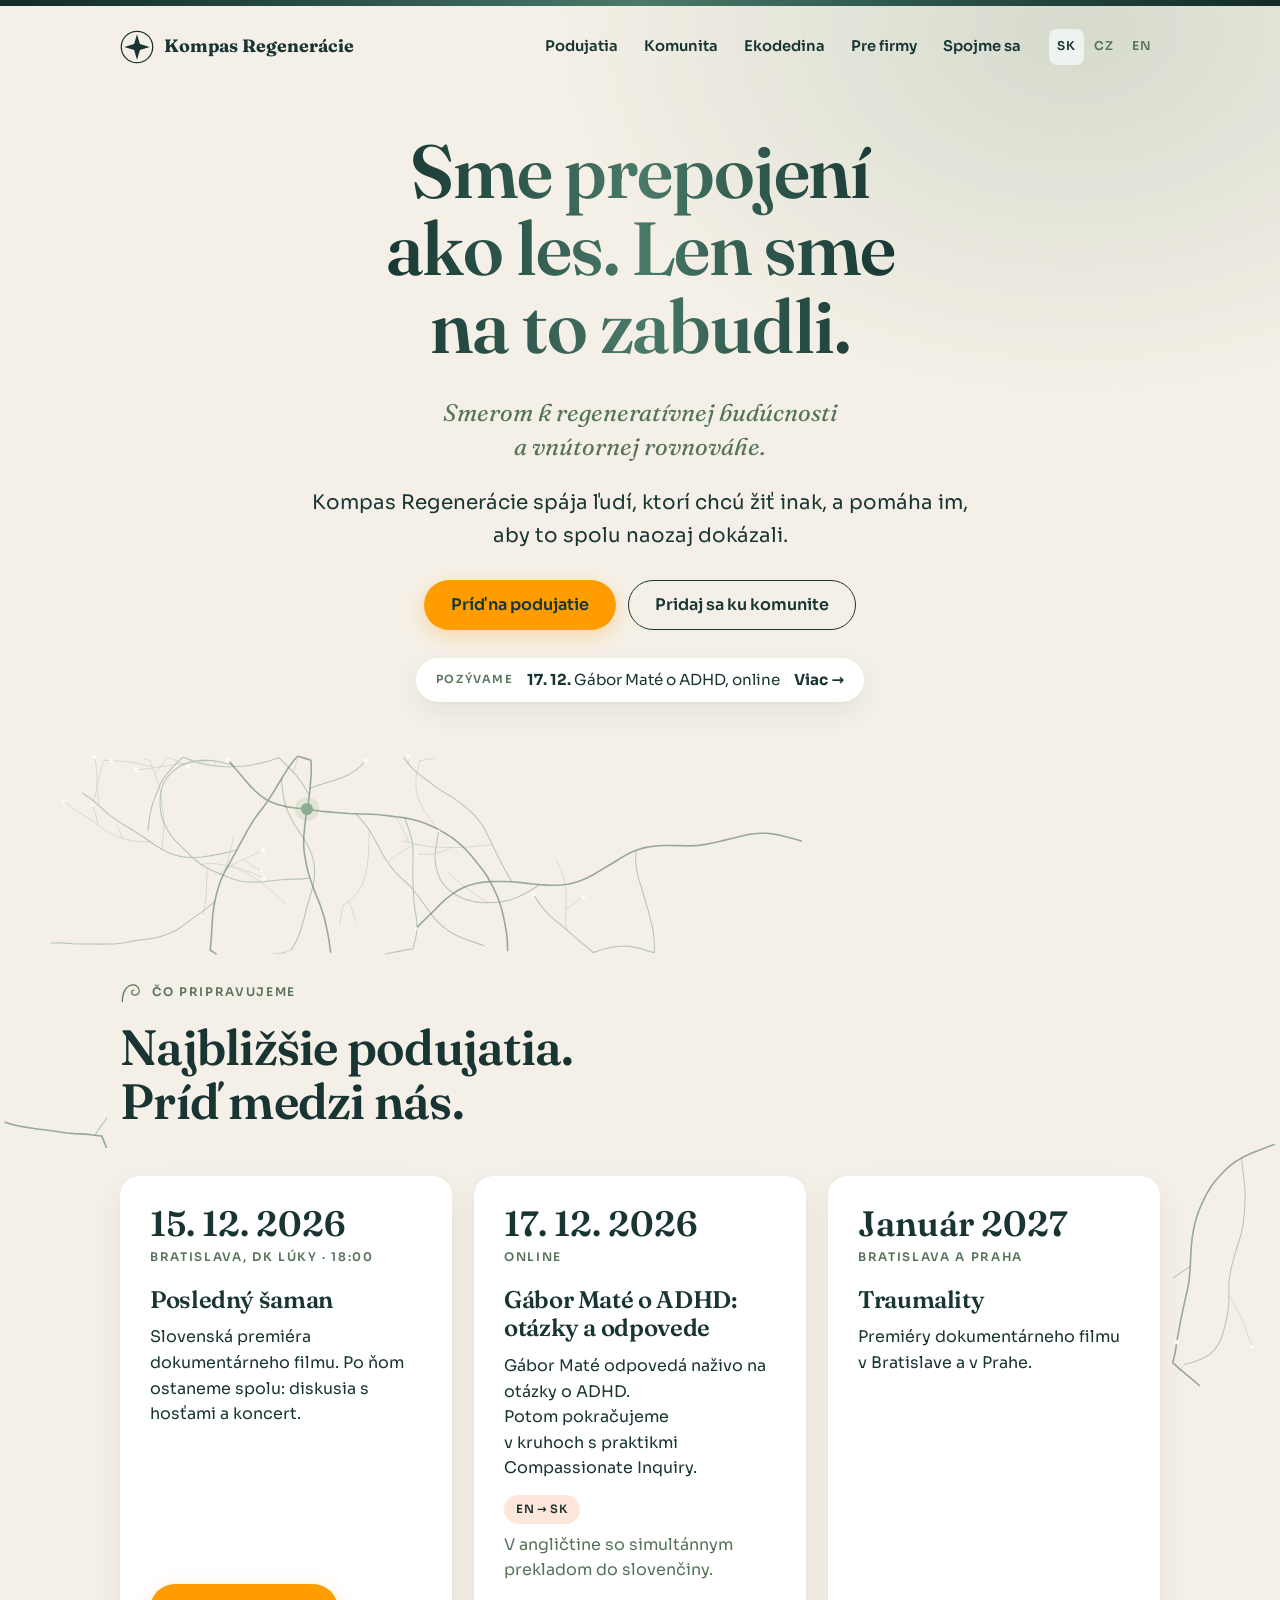
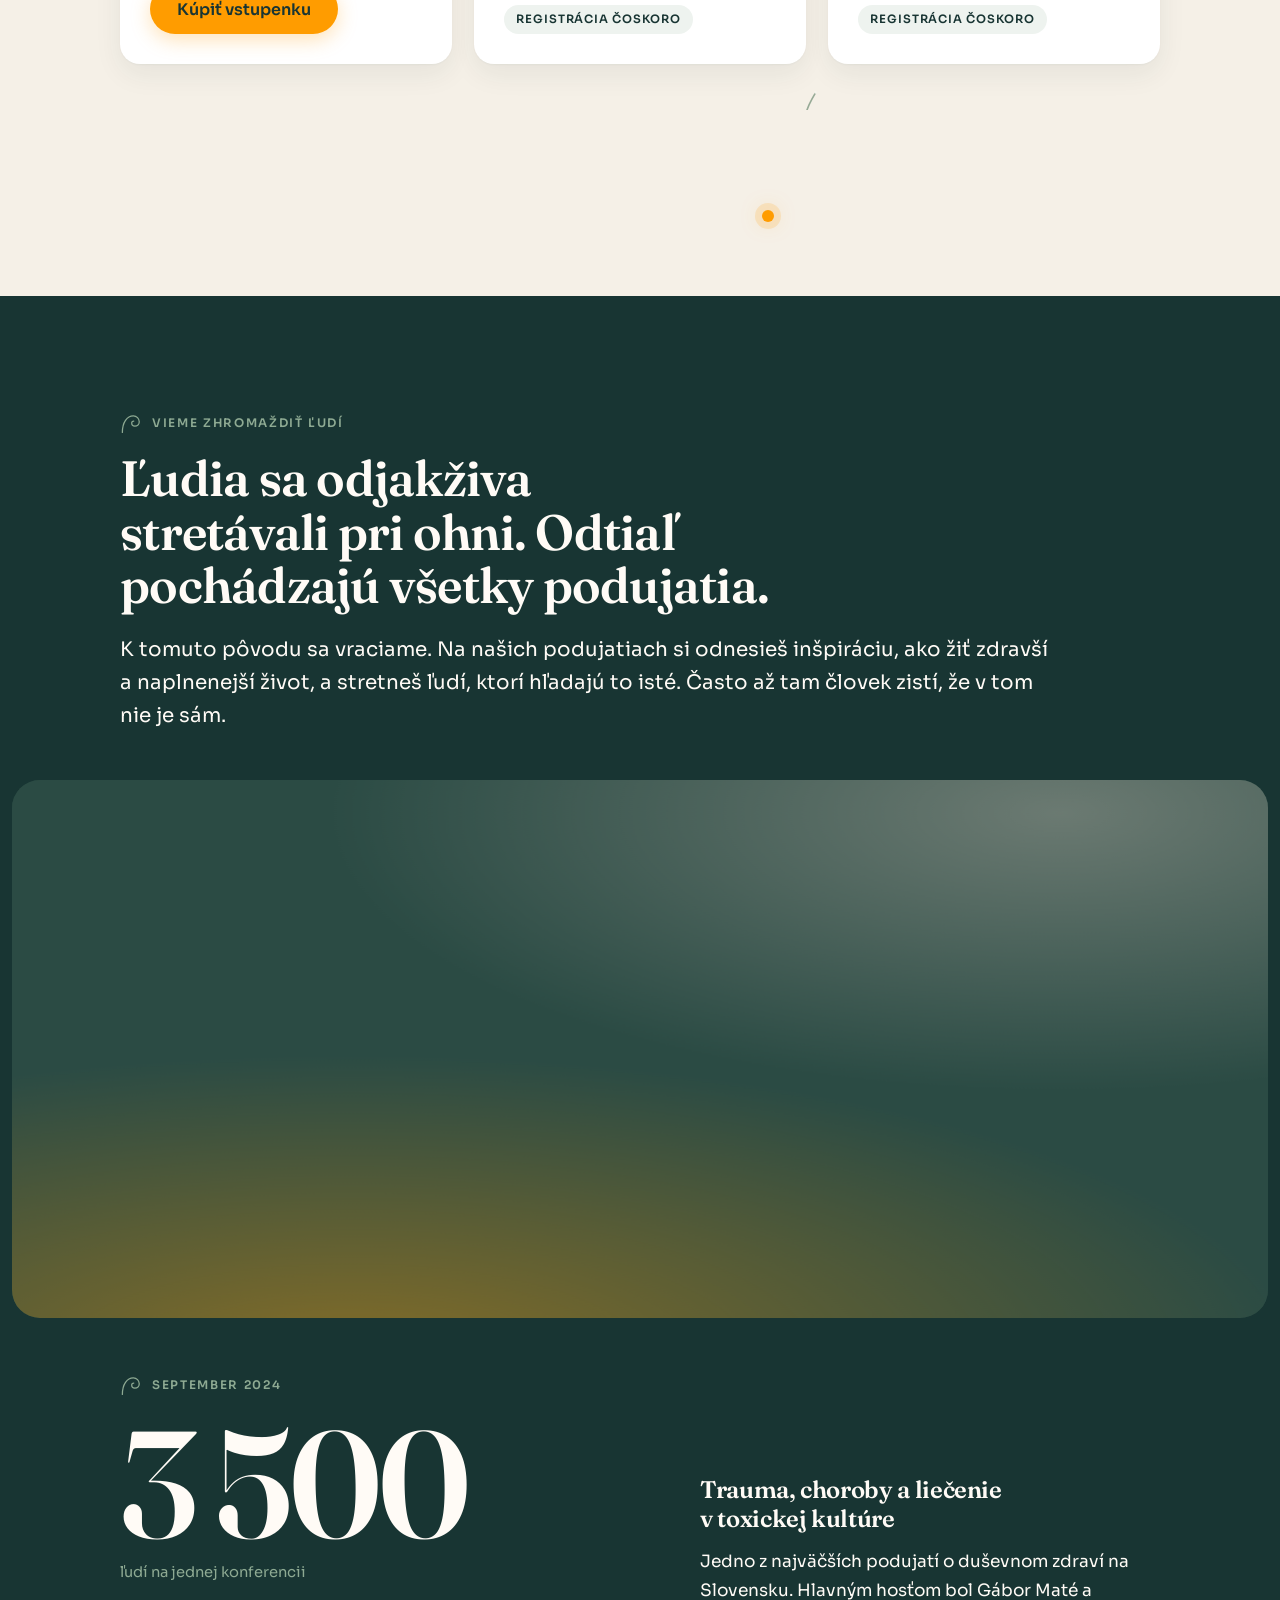
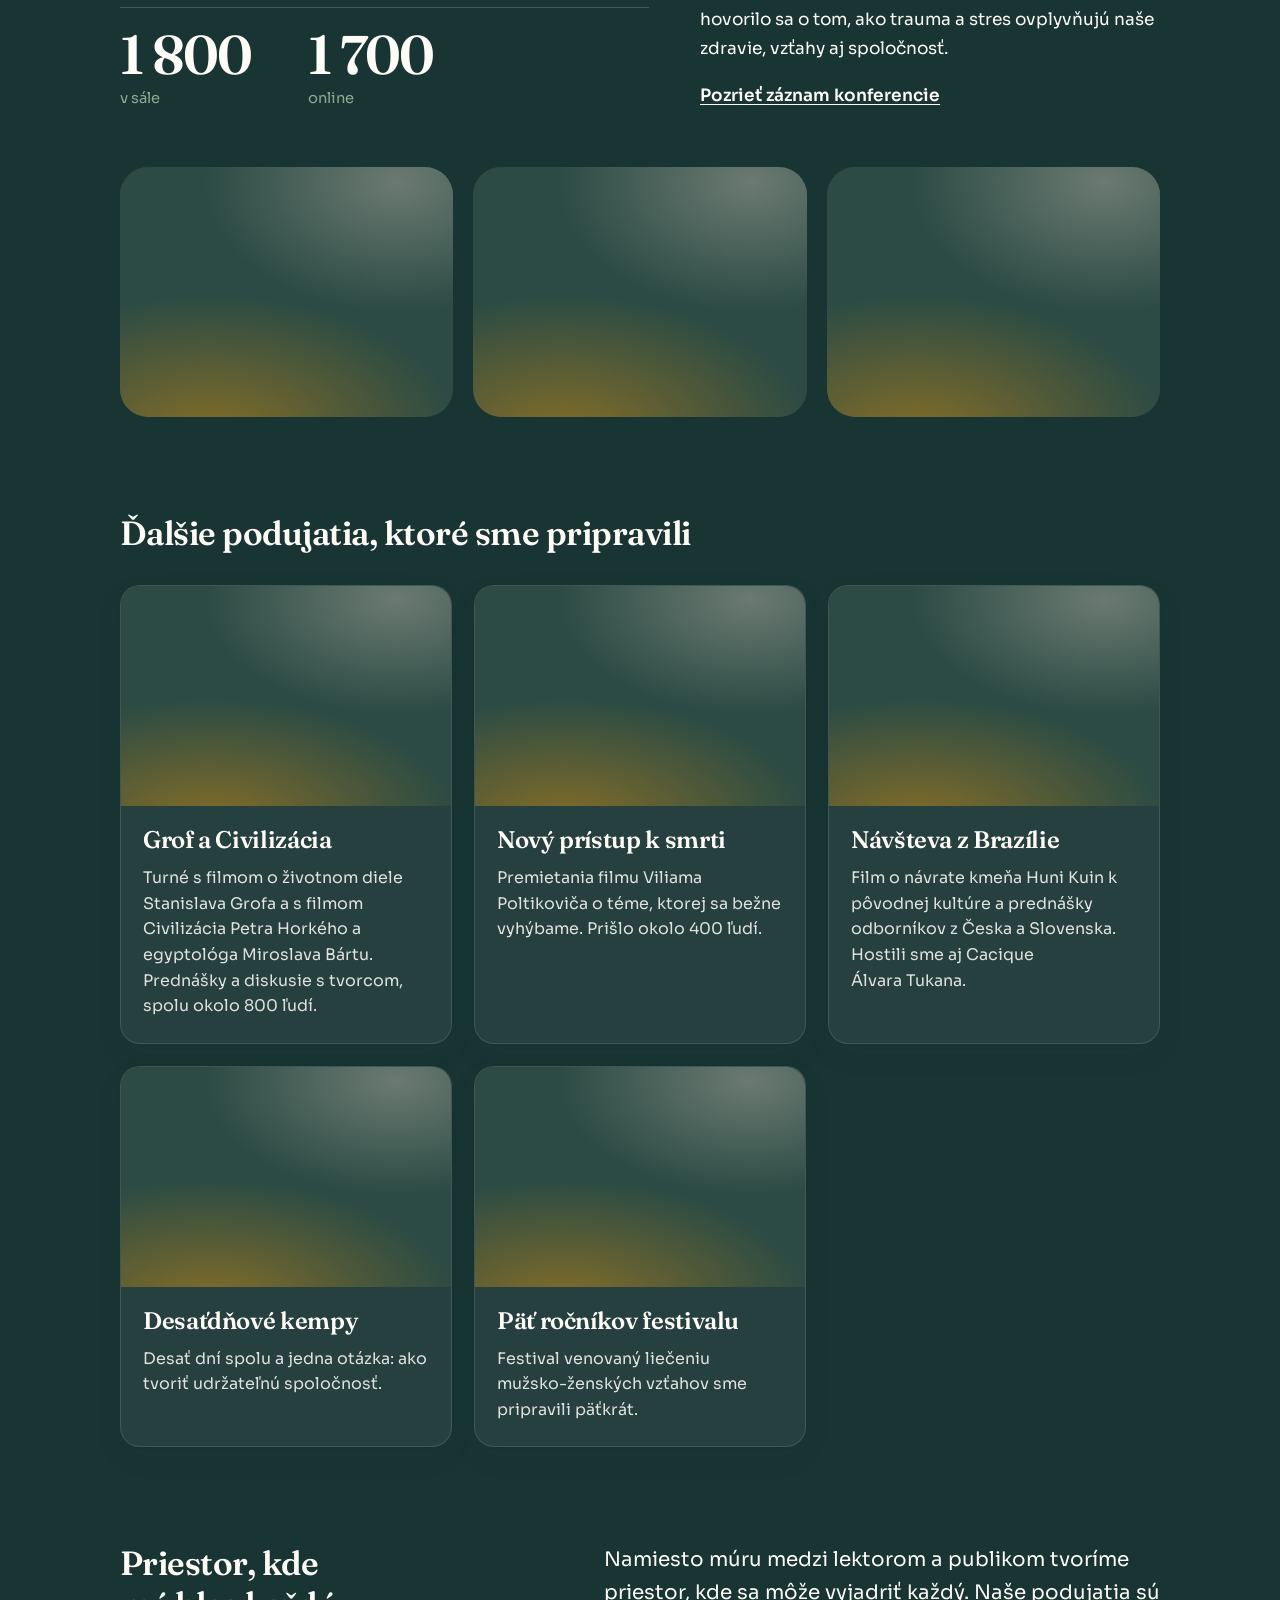
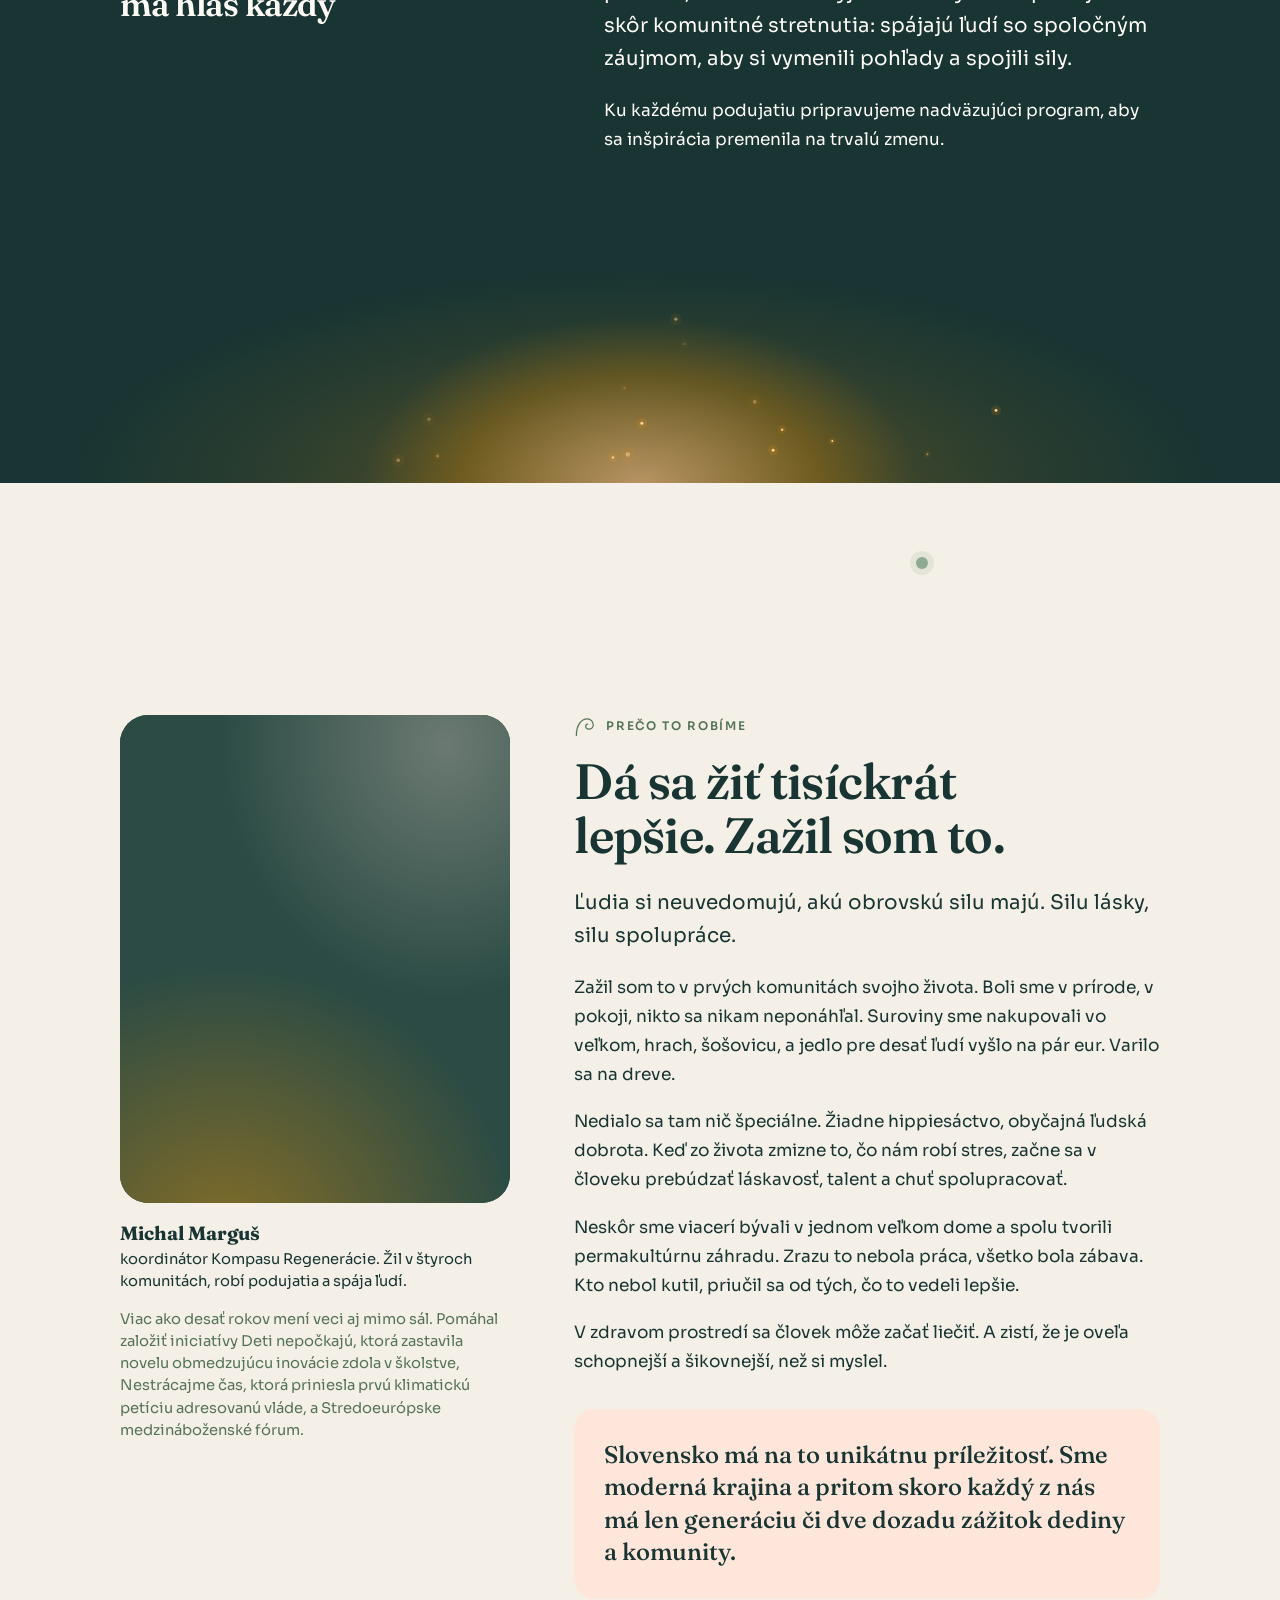
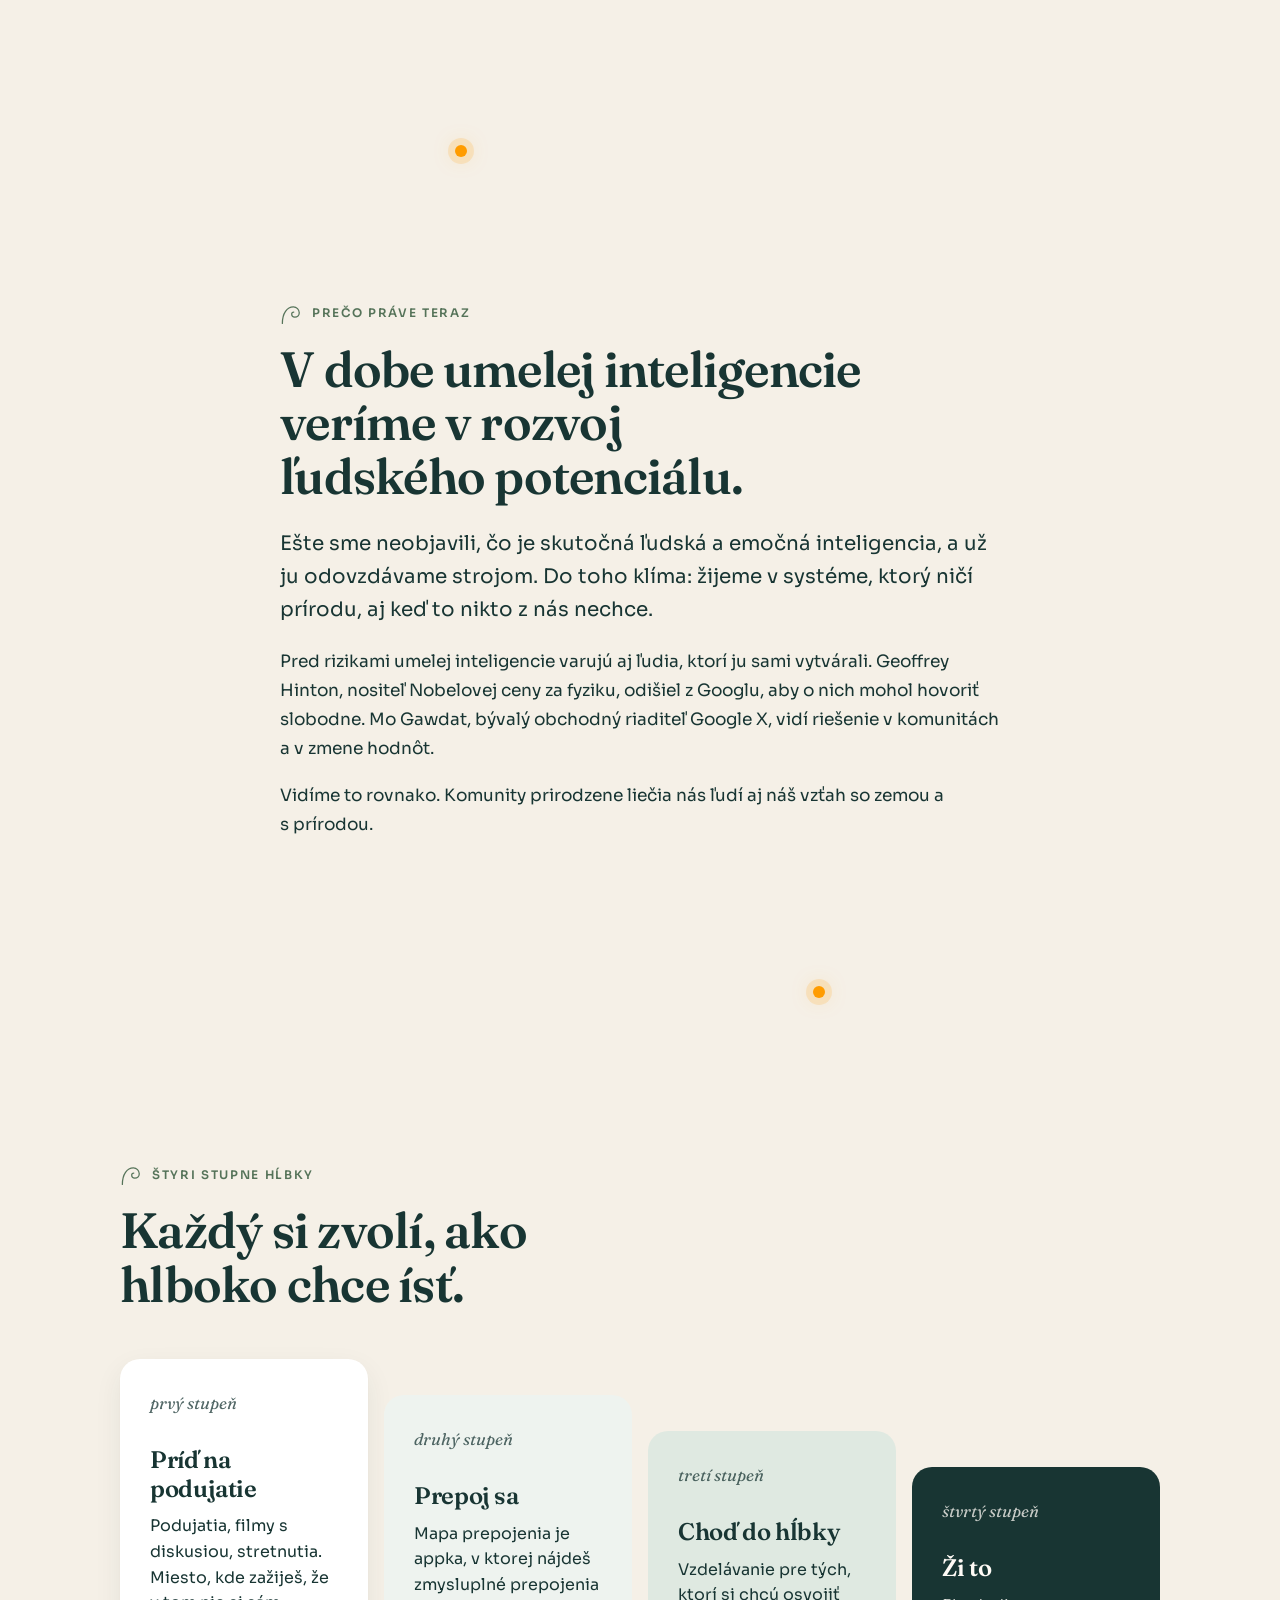
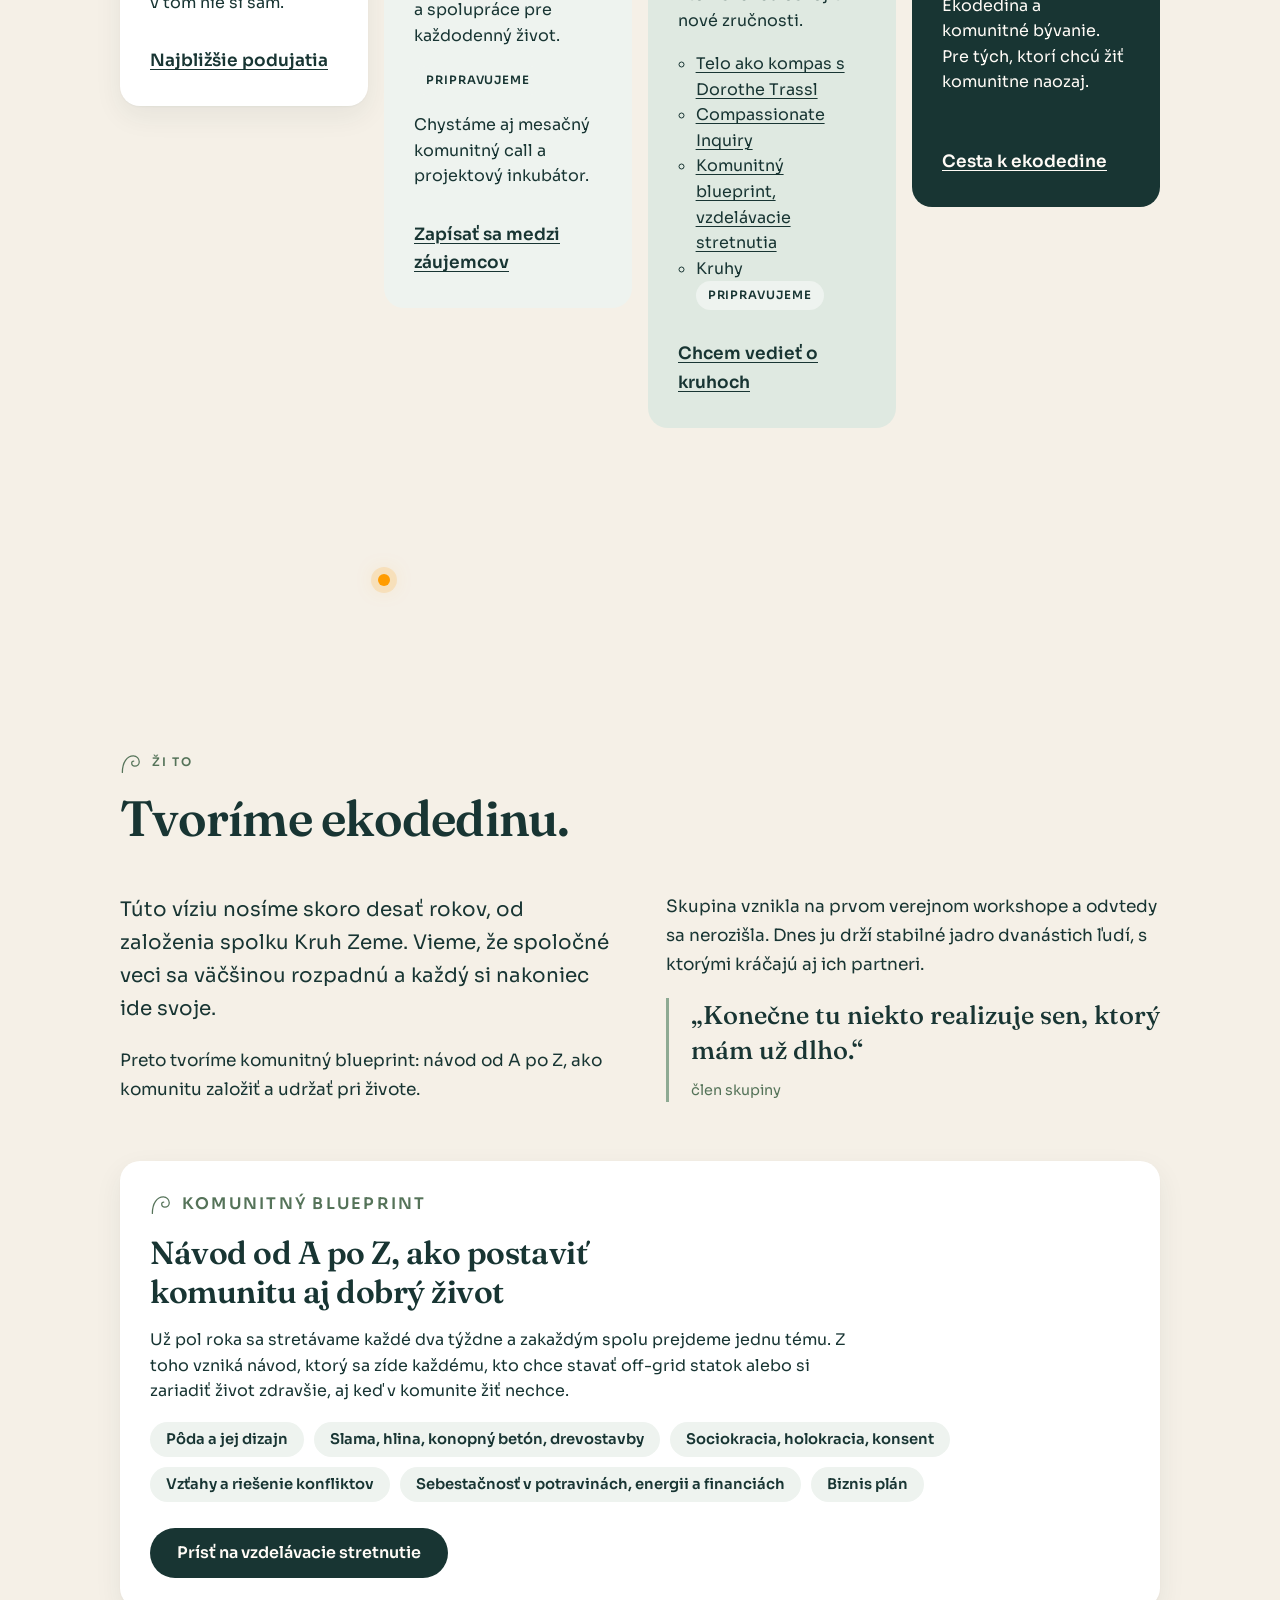
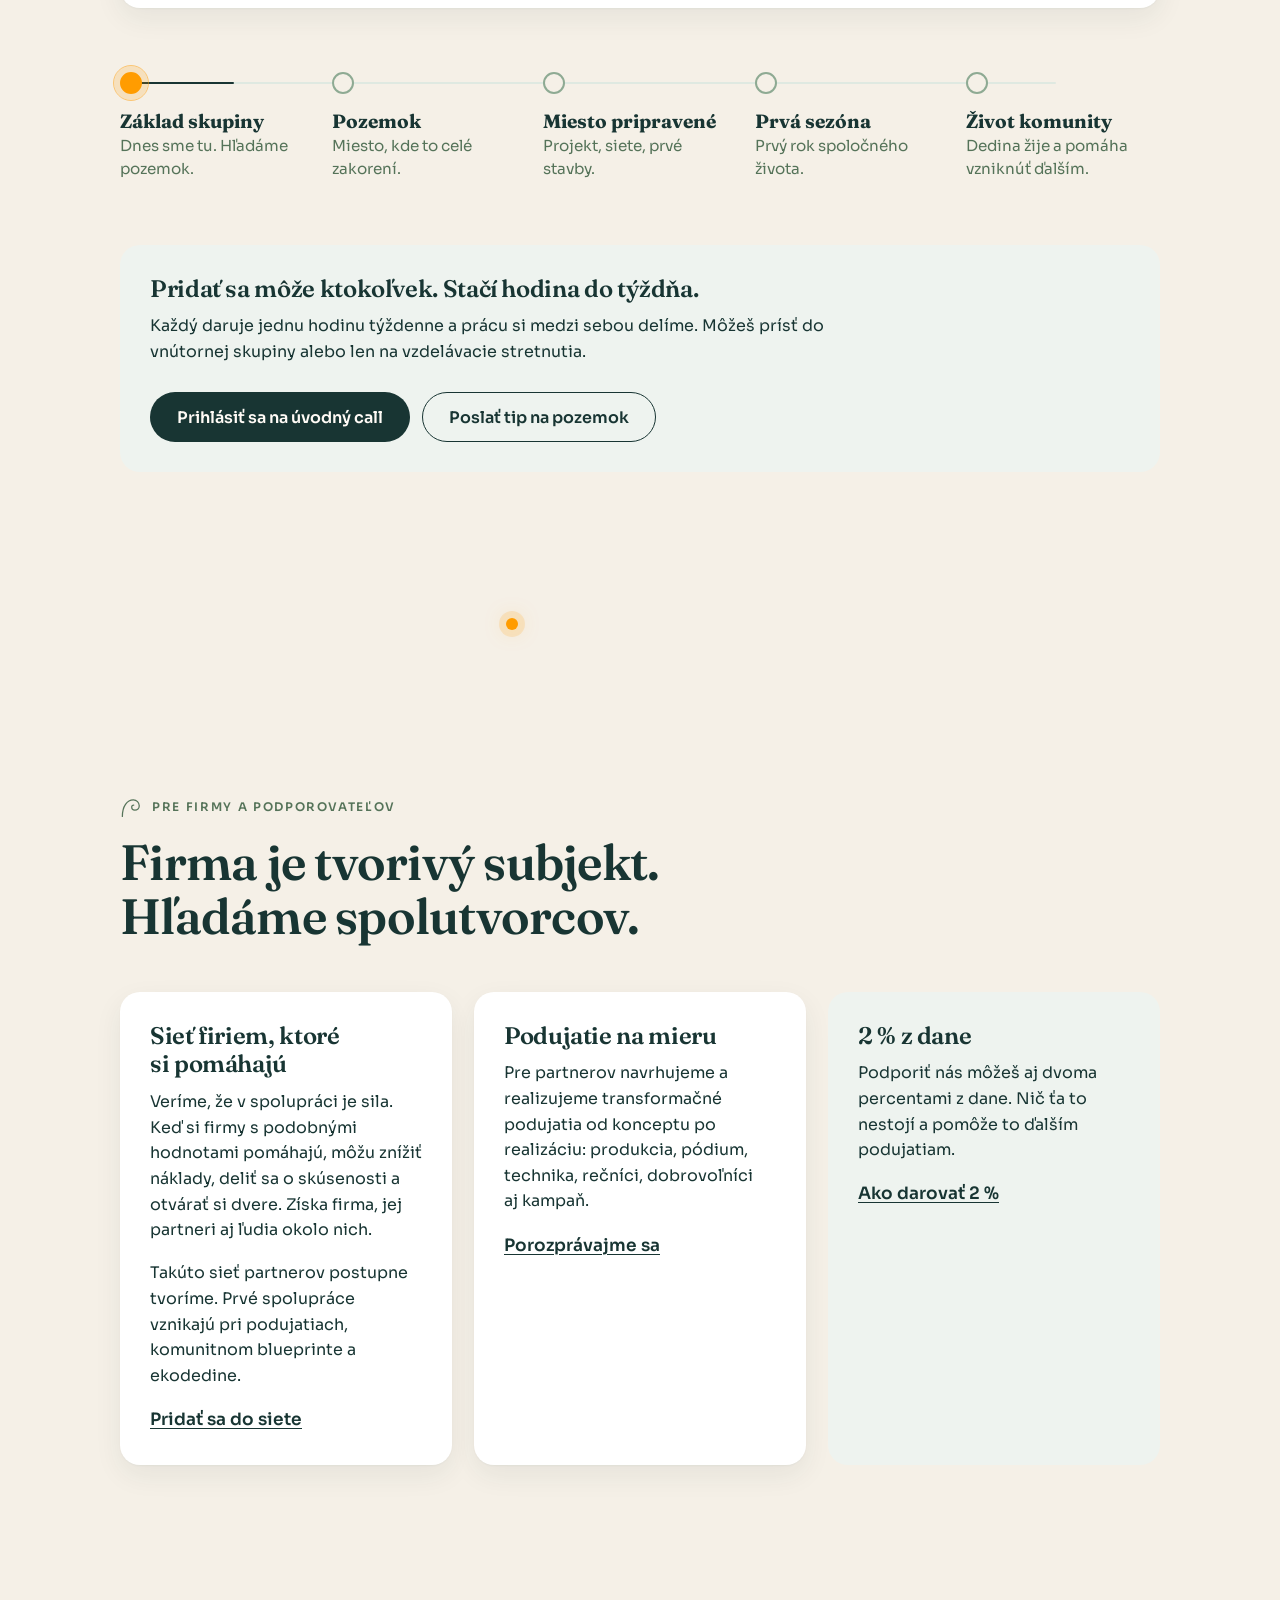
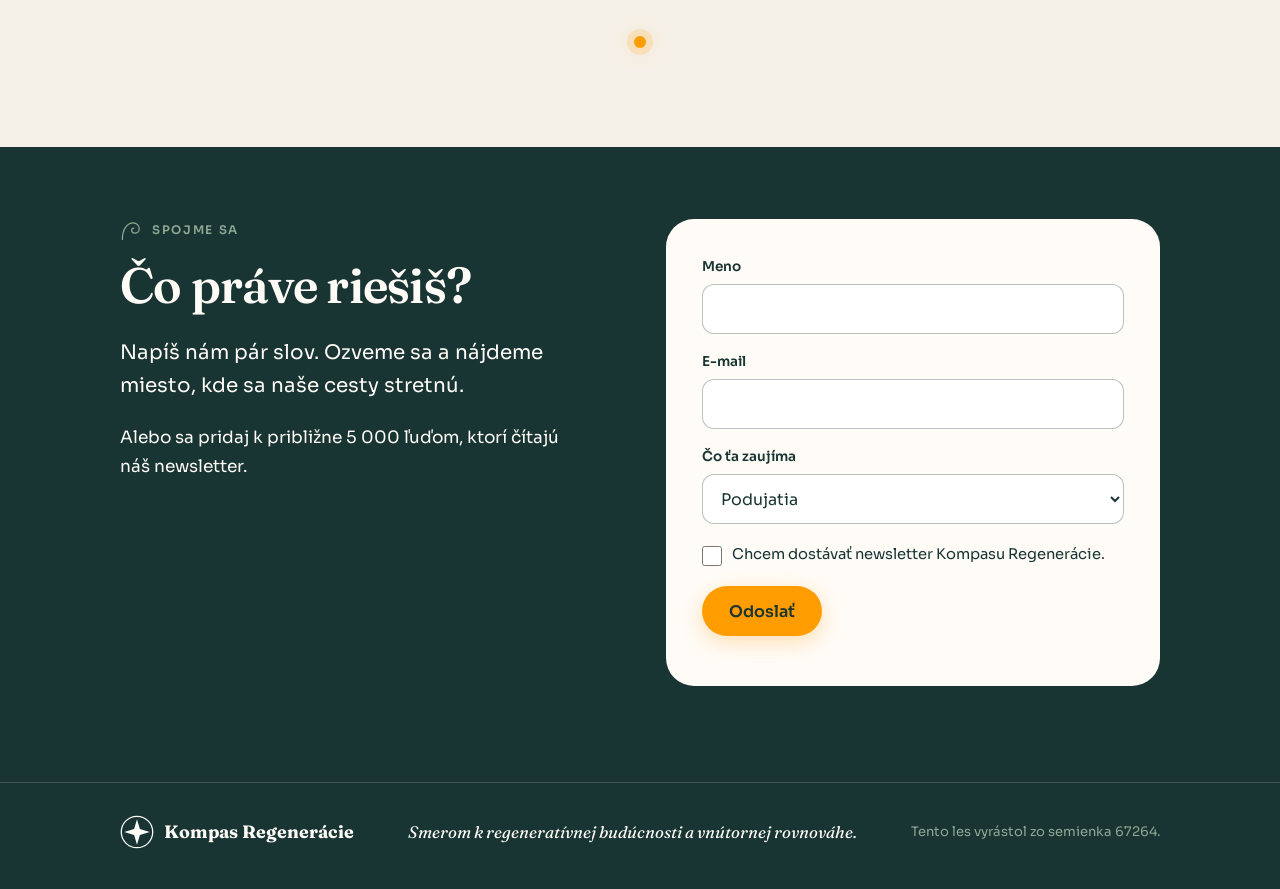
==== index.html @ 075cb7a2 "Gábor Q&A: v angličtine so simultánnym prekladom do slovenčiny Co-Authored-By: Claude Opus 5.5 <nore" ====
<!DOCTYPE html>
<html lang="sk">
<head>
<meta charset="utf-8">
<meta name="viewport" content="width=device-width, initial-scale=1">
<title>Kompas Regenerácie – podujatia, komunita a ekodedina</title>
<meta name="description" content="Kompas Regenerácie spája ľudí, ktorí chcú žiť inak, a pomáha im, aby to spolu naozaj dokázali. Podujatia, vzdelávanie, komunita a ekodedina.">
<link rel="canonical" href="https://kompasregeneracie.sk/">
<link rel="alternate" hreflang="sk" href="https://kompasregeneracie.sk/">
<link rel="alternate" hreflang="cs" href="https://kompasregeneracie.sk/cz/">
<link rel="alternate" hreflang="en" href="https://kompasregeneracie.sk/en/">
<link rel="alternate" hreflang="x-default" href="https://kompasregeneracie.sk/">
<meta name="theme-color" content="#fffbf6">
<link rel="icon" href="data:image/svg+xml,%3Csvg xmlns='http://www.w3.org/2000/svg' viewBox='0 0 40 40'%3E%3Ccircle cx='20' cy='20' r='18.5' fill='%23fffbf6' stroke='%23183533' stroke-width='1.5'/%3E%3Cpath d='M20 5l3.4 11.6L35 20l-11.6 3.4L20 35l-3.4-11.6L5 20l11.6-3.4z' fill='%23183533'/%3E%3C/svg%3E">
<meta property="og:type" content="website">
<meta property="og:locale" content="sk_SK">
<meta property="og:site_name" content="Kompas Regenerácie">
<meta property="og:url" content="https://kompasregeneracie.sk/">
<meta property="og:title" content="Kompas Regenerácie – sme prepojení ako les">
<meta property="og:description" content="Spájame ľudí, ktorí chcú žiť inak, a pomáhame im, aby to spolu naozaj dokázali. Podujatia, vzdelávanie, komunita a ekodedina.">
<!-- og:image doplniť, keď budú fotky: <meta property="og:image" content="https://kompasregeneracie.sk/obrazky/zdielanie.jpg"> (1200 × 630 px) -->
<meta name="twitter:card" content="summary_large_image">
<script type="application/ld+json">{"@context":"https://schema.org","@type":"Organization","name":"Kompas Regenerácie","url":"https://kompasregeneracie.sk/","slogan":"Smerom k regeneratívnej budúcnosti a vnútornej rovnováhe."}</script>
<script>document.documentElement.classList.add('js')</script>
<link rel="preconnect" href="https://fonts.googleapis.com">
<link rel="preconnect" href="https://fonts.gstatic.com" crossorigin>
<link href="https://fonts.googleapis.com/css2?family=Fraunces:ital,opsz,wght@0,9..144,400..700;1,9..144,400..600&family=Sora:wght@400;600;700&display=swap" rel="stylesheet">
<!--
  ÚVODNÁ STRÁNKA · kompasregeneracie.sk
  Slovenská verzia je zdroj. Českú (cz/) a anglickú (en/) vyrobí: python3 tools/preklad.py
  Štýly: assets/kompas.css, živá vrstva: assets/kompas.js. Bez knižníc.
  Živé komponenty sú v kóde oddelené komentármi "KOMPONENT: ...".
  Alternatívy úvodnej vety (Michal môže vymeniť):
    A (použitá ako nadpis): „Sme prepojení ako les. Len sme na to zabudli.“
    B (použitá ako podnadpis): „Kompas Regenerácie spája ľudí, ktorí chcú žiť inak, a pomáha im, aby to spolu naozaj dokázali.“
    C (použitá ako nadpis sekcie Prečo práve teraz): „V dobe umelej inteligencie veríme v rozvoj ľudského potenciálu.“
  Miesta označené triedou .doplnit čakajú na údaj od Michala.
-->
<link rel="stylesheet" href="assets/kompas.css">
</head>
<body>
<div class="pasik-hore" aria-hidden="true"></div>
<a class="preskoc" href="#obsah">Preskočiť na obsah</a>

<!-- KOMPONENT: PODHUBIE · jediný canvas pre celú stránku, hneď za <body> -->
<canvas id="podhubie" class="dych-jas" aria-hidden="true"></canvas>

<header class="hlavicka" data-ticho>
  <div class="obal">
    <a class="logo" href="./" aria-label="Kompas Regenerácie, domov">
      <!-- zástupná značka, Miško vloží originál loga -->
      <svg viewBox="0 0 40 40" aria-hidden="true"><circle cx="20" cy="20" r="18.5" fill="none" stroke="currentColor" stroke-width="1.5"/><path d="M20 5l3.4 11.6L35 20l-11.6 3.4L20 35l-3.4-11.6L5 20l11.6-3.4z" fill="currentColor"/></svg>
      Kompas Regenerácie
    </a>
    <div class="hlavicka__prava">
      <nav class="menu" aria-label="Hlavné menu">
        <a href="#pripravujeme">Podujatia</a>
        <a href="#hlbka">Komunita</a>
        <a href="#ekodedina">Ekodedina</a>
        <a href="#firmy">Pre firmy</a>
        <a class="menu__hlavny" href="#spojme-sa">Spojme sa</a>
      </nav>
      <!--JAZYKY--><nav class="jazyky" aria-label="Jazyk"><a href="./" lang="sk" hreflang="sk" aria-current="page">SK</a><a href="cz/" lang="cs" hreflang="cs">CZ</a><a href="en/" lang="en" hreflang="en">EN</a></nav><!--/JAZYKY-->
    </div>
  </div>
</header>

<main id="obsah">

<!-- ===================== 1 · ÚVOD ===================== -->
<section class="uvod" data-ticho aria-labelledby="n-uvod">
  <div class="obal obal--uzky">
    <h1 id="n-uvod">Sme prepojení ako les. Len sme na to zabudli.</h1>
    <p class="tagline">Smerom k&nbsp;regeneratívnej budúcnosti a&nbsp;vnútornej rovnováhe.</p>
    <p class="uvodny">Kompas Regenerácie spája ľudí, ktorí chcú žiť inak, a pomáha im, aby to spolu naozaj dokázali.</p>
    <div class="tlacidla">
      <a class="tl tl--hlavne" href="#pripravujeme">Príď na podujatie</a>
      <a class="tl tl--druhe" href="#spojme-sa" data-tema="komunita">Pridaj sa ku komunite</a>
    </div>
    <!-- POZÝVAME · pásik s jedným hlavným podujatím; keď nič nie je v pláne, celý odstrániť -->
    <a class="najblizsie" href="#pripravujeme">
      <span class="najblizsie__stitok">Pozývame</span>
      <span class="najblizsie__text"><strong>17. 12.</strong> Gábor Maté o ADHD, online</span>
      <span class="najblizsie__akcia">Viac →</span><!-- keď bude registrácia: href na registráciu a text „Registrovať →“ -->
    </a>
  </div>
</section>

<div class="pas" aria-hidden="true"><span class="uzol dych-jas" style="--x:24%"></span></div>

<!-- ===================== 3 · PRIPRAVUJEME ===================== -->
<section class="sekcia" id="pripravujeme" aria-labelledby="n-pripravujeme">
  <div class="obal">
    <div class="hlava" data-rast>
      <p class="stitok">Čo pripravujeme</p>
      <h2 id="n-pripravujeme">Najbližšie podujatia. Príď medzi nás.</h2>
    </div>
    <div class="mriezka" data-rast="skupina">
      <article class="karta podujatie">
        <span class="termin">15. 12. 2026</span>
        <span class="termin-miesto">Bratislava, DK Lúky · 18:00</span>
        <h3>Posledný šaman</h3>
        <p>Slovenská premiéra dokumentárneho filmu. Po ňom ostaneme spolu: diskusia s hosťami a koncert.</p>
        <a class="tl tl--hlavne" href="https://www.inviton.eu/e-22999/posledny-saman-slovenska-premiera-s-diskusiou-a-koncertom" target="_blank" rel="noopener">Kúpiť vstupenku</a>
      </article>
      <article class="karta podujatie">
        <span class="termin">17. 12. 2026</span>
        <span class="termin-miesto">Online</span>
        <h3>Gábor Maté o ADHD: otázky a odpovede</h3>
        <p>Gábor Maté odpovedá naživo na otázky o ADHD. Potom pokračujeme v kruhoch s praktikmi Compassionate Inquiry.</p>
        <p class="preklad-info"><span class="cip">EN → SK</span> V angličtine so simultánnym prekladom do slovenčiny.</p>
        <!-- REGISTRÁCIA: keď bude odkaz, nahradiť riadok nižšie týmto: <a class="tl tl--tmave" href="ODKAZ">Registrovať sa</a> -->
        <span class="cip cip--coskoro">Registrácia čoskoro</span>
      </article>
      <article class="karta podujatie">
        <span class="termin">Január 2027</span>
        <span class="termin-miesto">Bratislava a Praha</span>
        <h3>Traumality</h3>
        <p>Premiéry dokumentárneho filmu v Bratislave a v Prahe.</p>
        <!-- REGISTRÁCIA: keď bude odkaz, nahradiť riadok nižšie týmto: <a class="tl tl--tmave" href="ODKAZ">Registrovať sa</a> -->
        <span class="cip cip--coskoro">Registrácia čoskoro</span>
      </article>
    </div>
  </div>
</section>

<div class="pas" aria-hidden="true"><span class="uzol dych-jas" style="--x:60%"></span></div>

<!-- ===================== 2 · OHEŇ ===================== -->
<section class="sekcia tma ohen" id="podujatia" data-tma aria-labelledby="n-ohen" style="padding-top:clamp(56px,8vw,96px)">
  <div class="obal">
    <div class="hlava" data-rast>
      <p class="stitok">Vieme zhromaždiť ľudí</p>
      <h2 id="n-ohen">Ľudia sa odjakživa stretávali pri ohni. Odtiaľ pochádzajú všetky podujatia.</h2>
      <p class="uvodny">K tomuto pôvodu sa vraciame. Na našich podujatiach si odnesieš inšpiráciu, ako žiť zdravší a naplnenejší život, a stretneš ľudí, ktorí hľadajú to isté. Často až tam človek zistí, že v tom nie je sám.</p>
    </div>
  </div>

  <figure class="foto foto--sala">
    <div class="foto__obraz" role="img" aria-label="Plná sála na konferencii s Gáborom Matém, september 2024"></div>
    <figcaption class="foto__popis">Fotka: plná sála, 1 800 ľudí</figcaption>
  </figure>

  <div class="obal">
    <div class="pribeh" data-rast="skupina">
      <div>
        <p class="stitok">September 2024</p>
        <span class="cislo cislo--velke">3 500</span>
        <span class="cislo-popis">ľudí na jednej konferencii</span>
        <div class="cisla">
          <div><span class="cislo cislo--male">1 800</span><span>v sále</span></div>
          <div><span class="cislo cislo--male">1 700</span><span>online</span></div>
        </div>
      </div>
      <div>
        <h3>Trauma, choroby a&nbsp;liečenie v&nbsp;toxickej kultúre</h3>
        <p style="margin-top:14px">Jedno z najväčších podujatí o duševnom zdraví na Slovensku. Hlavným hosťom bol Gábor Maté a hovorilo sa o tom, ako trauma a stres ovplyvňujú naše zdravie, vzťahy aj spoločnosť.</p>
        <p><a class="odkaz" href="https://kompasregeneracie.sk/gabor-mate/">Pozrieť záznam konferencie</a></p>
      </div>
    </div>

    <div class="trojica">
      <figure class="foto"><div class="foto__obraz" role="img" aria-label="Gábor Maté na pódiu"></div><figcaption class="foto__popis">Fotka: Gábor na pódiu</figcaption></figure>
      <figure class="foto"><div class="foto__obraz" role="img" aria-label="Ľudia v rozhovore počas prestávky"></div><figcaption class="foto__popis">Fotka: ľudia v rozhovore</figcaption></figure>
      <figure class="foto"><div class="foto__obraz" role="img" aria-label="Atmosféra v sále"></div><figcaption class="foto__popis">Fotka: atmosféra</figcaption></figure>
    </div>

    <h3 class="podnadpis" data-rast>Ďalšie podujatia, ktoré sme pripravili</h3>
    <div class="mriezka ohne" data-rast="skupina" tabindex="0" role="group" aria-label="Ďalšie podujatia">
      <article class="karta">
        <figure class="foto"><div class="foto__obraz" role="img" aria-label="Premietanie filmu o Stanislavovi Grofovi"></div><figcaption class="foto__popis">Fotka: turné Grof a Civilizácia</figcaption></figure>
        <div class="karta__telo"><h3>Grof a Civilizácia</h3><p>Turné s filmom o životnom diele Stanislava Grofa a s filmom Civilizácia Petra Horkého a egyptológa Miroslava Bártu. Prednášky a diskusie s tvorcom, spolu okolo 800 ľudí.</p></div>
      </article>
      <article class="karta">
        <figure class="foto"><div class="foto__obraz" role="img" aria-label="Diskusia po filme Viliama Poltikoviča"></div><figcaption class="foto__popis">Fotka: Poltikovič</figcaption></figure>
        <div class="karta__telo"><h3>Nový prístup k smrti</h3><p>Premietania filmu Viliama Poltikoviča o téme, ktorej sa bežne vyhýbame. Prišlo okolo 400 ľudí.</p></div>
      </article>
      <article class="karta">
        <figure class="foto"><div class="foto__obraz" role="img" aria-label="Hostia z kmeňa Huni Kuin"></div><figcaption class="foto__popis">Fotka: Huni Kuin</figcaption></figure>
        <div class="karta__telo"><h3>Návšteva z Brazílie</h3><p>Film o návrate kmeňa Huni Kuin k pôvodnej kultúre a prednášky odborníkov z Česka a Slovenska. Hostili sme aj Cacique Álvara Tukana.</p></div>
      </article>
      <article class="karta">
        <figure class="foto"><div class="foto__obraz" role="img" aria-label="Účastníci desaťdňového kempu"></div><figcaption class="foto__popis">Fotka: kemp</figcaption></figure>
        <div class="karta__telo"><h3>Desaťdňové kempy</h3><p>Desať dní spolu a jedna otázka: ako tvoriť udržateľnú spoločnosť.</p></div>
      </article>
      <article class="karta">
        <figure class="foto"><div class="foto__obraz" role="img" aria-label="Festival o mužsko-ženských vzťahoch"></div><figcaption class="foto__popis">Fotka: festival</figcaption></figure>
        <div class="karta__telo"><h3>Päť ročníkov festivalu</h3><p>Festival venovaný liečeniu mužsko-ženských vzťahov sme pripravili päťkrát.</p></div>
      </article>
    </div>

    <div class="ako" data-rast="skupina">
      <h3>Priestor, kde má hlas každý</h3>
      <div>
        <p class="uvodny">Namiesto múru medzi lektorom a publikom tvoríme priestor, kde sa môže vyjadriť každý. Naše podujatia sú skôr komunitné stretnutia: spájajú ľudí so spoločným záujmom, aby si vymenili pohľady a spojili sily.</p>
        <p>Ku každému podujatiu pripravujeme nadväzujúci program, aby sa inšpirácia premenila na trvalú zmenu.</p>
      </div>
    </div>
  </div>

  <!-- KOMPONENT: OHEŇ -->
  <div class="ohnisko" data-ohen aria-hidden="true"><canvas></canvas></div>
</section>

<div class="pas" aria-hidden="true"><span class="uzol dych-jas" style="--x:72%"></span></div>

<!-- ===================== 4 · PREČO TO ROBÍME (+ kto za tým stojí) ===================== -->
<section class="sekcia" id="preco" aria-labelledby="n-preco">
  <div class="obal preco">
    <div class="preco__foto" data-rast>
      <figure class="foto"><div class="foto__obraz" role="img" aria-label="Michal Marguš, koordinátor Kompasu Regenerácie"></div><figcaption class="foto__popis">Fotka: Michal</figcaption></figure>
      <p class="podpis"><strong>Michal Marguš</strong>koordinátor Kompasu Regenerácie. Žil v štyroch komunitách, robí podujatia a spája ľudí.</p>
      <p class="podpis podpis--cesta">Viac ako desať rokov mení veci aj mimo sál. Pomáhal založiť iniciatívy Deti nepočkajú, ktorá zastavila novelu obmedzujúcu inovácie zdola v školstve, Nestrácajme čas, ktorá priniesla prvú klimatickú petíciu adresovanú vláde, a Stredoeurópske medzináboženské fórum.</p>
    </div>
    <div data-rast>
      <p class="stitok">Prečo to robíme</p>
      <h2 id="n-preco">Dá sa žiť tisíckrát lepšie. Zažil som to.</h2>
      <p class="uvodny" style="margin-top:24px">Ľudia si neuvedomujú, akú obrovskú silu majú. Silu lásky, silu spolupráce.</p>
      <p>Zažil som to v prvých komunitách svojho života. Boli sme v prírode, v pokoji, nikto sa nikam neponáhľal. Suroviny sme nakupovali vo veľkom, hrach, šošovicu, a jedlo pre desať ľudí vyšlo na pár eur. Varilo sa na dreve.</p>
      <p>Nedialo sa tam nič špeciálne. Žiadne hippiesáctvo, obyčajná ľudská dobrota. Keď zo života zmizne to, čo nám robí stres, začne sa v človeku prebúdzať láskavosť, talent a chuť spolupracovať.</p>
      <p>Neskôr sme viacerí bývali v jednom veľkom dome a spolu tvorili permakultúrnu záhradu. Zrazu to nebola práca, všetko bola zábava. Kto nebol kutil, priučil sa od tých, čo to vedeli lepšie.</p>
      <p>V zdravom prostredí sa človek môže začať liečiť. A zistí, že je oveľa schopnejší a šikovnejší, než si myslel.</p>
      <div class="karta karta--broskyna">
        <p class="citat">Slovensko má na to unikátnu príležitosť. Sme moderná krajina a pritom skoro každý z nás má len generáciu či dve dozadu zážitok dediny a komunity.</p>
      </div>
    </div>
  </div>
</section>

<div class="pas" aria-hidden="true"><span class="uzol dych-jas" style="--x:36%"></span></div>

<!-- ===================== 5 · PREČO PRÁVE TERAZ ===================== -->
<section class="sekcia" id="teraz" aria-labelledby="n-teraz">
  <div class="obal obal--uzky" data-rast>
    <p class="stitok">Prečo práve teraz</p>
    <h2 id="n-teraz">V&nbsp;dobe umelej inteligencie veríme v&nbsp;rozvoj ľudského potenciálu.</h2>
    <p class="uvodny" style="margin-top:24px">Ešte sme neobjavili, čo je skutočná ľudská a emočná inteligencia, a už ju odovzdávame strojom. Do toho klíma: žijeme v systéme, ktorý ničí prírodu, aj keď to nikto z nás nechce.</p>
    <p>Pred rizikami umelej inteligencie varujú aj ľudia, ktorí ju sami vytvárali. Geoffrey Hinton, nositeľ Nobelovej ceny za fyziku, odišiel z Googlu, aby o nich mohol hovoriť slobodne. Mo Gawdat, bývalý obchodný riaditeľ Google X, vidí riešenie v komunitách a v zmene hodnôt.</p>
    <p>Vidíme to rovnako. Komunity prirodzene liečia nás ľudí aj náš vzťah so zemou a s prírodou.</p>
  </div>
</section>

<div class="pas" aria-hidden="true"><span class="uzol dych-jas" style="--x:64%"></span></div>

<!-- ===================== 6 · STUPNE HĹBKY ===================== -->
<section class="sekcia" id="hlbka" aria-labelledby="n-hlbka">
  <div class="obal">
    <div class="hlava" data-rast>
      <p class="stitok">Štyri stupne hĺbky</p>
      <h2 id="n-hlbka">Každý si zvolí, ako hlboko chce ísť.</h2>
    </div>
    <ol class="stupne" data-rast="skupina">
      <li class="karta">
        <span class="poradie">prvý stupeň</span>
        <h3>Príď na podujatie</h3>
        <p>Podujatia, filmy s diskusiou, stretnutia. Miesto, kde zažiješ, že v tom nie si sám.</p>
        <a class="odkaz" href="#pripravujeme">Najbližšie podujatia</a>
      </li>
      <li class="karta karta--salvia">
        <span class="poradie">druhý stupeň</span>
        <h3>Prepoj sa</h3>
        <p>Mapa prepojenia je appka, v ktorej nájdeš zmysluplné prepojenia a spolupráce pre každodenný život.</p>
        <p><span class="cip">Pripravujeme</span></p>
        <p>Chystáme aj mesačný komunitný call a projektový inkubátor.</p>
        <a class="odkaz" href="#spojme-sa" data-tema="komunita">Zapísať sa medzi záujemcov</a>
      </li>
      <li class="karta karta--hlbsia">
        <span class="poradie">tretí stupeň</span>
        <h3>Choď do hĺbky</h3>
        <p>Vzdelávanie pre tých, ktorí si chcú osvojiť nové zručnosti.</p>
        <ul>
          <li><a href="https://kompasregeneracie.sk/telo-ako-kompas/">Telo ako kompas s Dorothe Trassl</a></li>
          <li><a href="https://kompasregeneracie.sk/projekty/compassionate-inquiry/">Compassionate Inquiry</a></li>
          <li><a href="#blueprint">Komunitný blueprint, vzdelávacie stretnutia</a></li>
          <li>Kruhy <span class="cip">Pripravujeme</span></li>
        </ul>
        <a class="odkaz" href="#spojme-sa" data-tema="vzdelavanie">Chcem vedieť o kruhoch</a>
      </li>
      <li class="karta karta--tmava">
        <span class="poradie">štvrtý stupeň</span>
        <h3>Ži to</h3>
        <p>Ekodedina a komunitné bývanie. Pre tých, ktorí chcú žiť komunitne naozaj.</p>
        <a class="odkaz" href="#ekodedina">Cesta k ekodedine</a>
      </li>
    </ol>
  </div>
</section>

<div class="pas" aria-hidden="true"><span class="uzol dych-jas" style="--x:30%"></span></div>

<!-- ===================== 7 · EKODEDINA ===================== -->
<section class="sekcia" id="ekodedina" aria-labelledby="n-ekodedina">
  <div class="obal">
    <div class="hlava" data-rast>
      <p class="stitok">Ži to</p>
      <h2 id="n-ekodedina">Tvoríme ekodedinu.</h2>
    </div>
    <div class="dvojica" data-rast="skupina">
      <div>
        <p class="uvodny">Túto víziu nosíme skoro desať rokov, od založenia spolku Kruh Zeme. Vieme, že spoločné veci sa väčšinou rozpadnú a každý si nakoniec ide svoje.</p>
        <p>Preto tvoríme komunitný blueprint: návod od A po Z, ako komunitu založiť a udržať pri živote.</p>
      </div>
      <div>
        <p>Skupina vznikla na prvom verejnom workshope a odvtedy sa nerozišla. Dnes ju drží stabilné jadro dvanástich ľudí, s ktorými kráčajú aj ich partneri.</p>
        <blockquote class="clen">
          <p class="citat">„Konečne tu niekto realizuje sen, ktorý mám už dlho.“</p>
          <footer>člen skupiny</footer>
        </blockquote>
      </div>
    </div>

    <!-- BLUEPRINT · témy sú štítky, Miško ich vo WordPresse pridá alebo uberie -->
    <div class="karta blueprint" id="blueprint" data-rast>
      <p class="stitok">Komunitný blueprint</p>
      <h3>Návod od A po Z, ako postaviť komunitu aj dobrý život</h3>
      <p class="uvodny">Už pol roka sa stretávame každé dva týždne a zakaždým spolu prejdeme jednu tému. Z toho vzniká návod, ktorý sa zíde každému, kto chce stavať off-grid statok alebo si zariadiť život zdravšie, aj keď v komunite žiť nechce.</p>
      <ul class="temy">
        <li>Pôda a jej dizajn</li>
        <li>Slama, hlina, konopný betón, drevostavby</li>
        <li>Sociokracia, holokracia, konsent</li>
        <li>Vzťahy a riešenie konfliktov</li>
        <li>Sebestačnosť v potravinách, energii a financiách</li>
        <li>Biznis plán</li>
      </ul>
      <a class="tl tl--tmave" href="#spojme-sa" data-tema="vzdelavanie">Prísť na vzdelávacie stretnutie</a>
    </div>

    <!-- KOMPONENT: CESTA · aktuálnu fázu prepne Miško číslom v data-faza (1 až 5) -->
    <ol class="cesta" data-faza="1" data-rast="skupina" aria-label="Cesta k ekodedine po fázach">
      <li><span class="cesta__uzol" aria-hidden="true"></span><strong>Základ skupiny</strong><span>Dnes sme tu. Hľadáme pozemok.</span></li>
      <li><span class="cesta__uzol" aria-hidden="true"></span><strong>Pozemok</strong><span>Miesto, kde to celé zakorení.</span></li>
      <li><span class="cesta__uzol" aria-hidden="true"></span><strong>Miesto pripravené</strong><span>Projekt, siete, prvé stavby.</span></li>
      <li><span class="cesta__uzol" aria-hidden="true"></span><strong>Prvá sezóna</strong><span>Prvý rok spoločného života.</span></li>
      <li><span class="cesta__uzol" aria-hidden="true"></span><strong>Život komunity</strong><span>Dedina žije a pomáha vzniknúť ďalším.</span></li>
    </ol>

    <div class="karta karta--salvia" data-rast>
      <h3>Pridať sa môže ktokoľvek. Stačí hodina do&nbsp;týždňa.</h3>
      <p>Každý daruje jednu hodinu týždenne a prácu si medzi sebou delíme. Môžeš prísť do vnútornej skupiny alebo len na vzdelávacie stretnutia.</p>
      <div class="tlacidla">
        <a class="tl tl--tmave" href="#spojme-sa" data-tema="komunita">Prihlásiť sa na úvodný call</a>
        <a class="tl tl--druhe" href="#spojme-sa" data-tema="pozemok">Poslať tip na pozemok</a>
      </div>
    </div>
  </div>
</section>

<div class="pas" aria-hidden="true"><span class="uzol dych-jas" style="--x:40%"></span></div>

<!-- ===================== 9 · FIRMY A PODPOROVATELIA ===================== -->
<section class="sekcia" id="firmy" aria-labelledby="n-firmy">
  <div class="obal">
    <div class="hlava" data-rast>
      <p class="stitok">Pre firmy a podporovateľov</p>
      <h2 id="n-firmy">Firma je tvorivý subjekt. Hľadáme spolutvorcov.</h2>
    </div>
    <div class="mriezka" data-rast="skupina">
      <article class="karta">
        <h3>Sieť firiem, ktoré si pomáhajú</h3>
        <p>Veríme, že v spolupráci je sila. Keď si firmy s podobnými hodnotami pomáhajú, môžu znížiť náklady, deliť sa o skúsenosti a otvárať si dvere. Získa firma, jej partneri aj ľudia okolo nich.</p>
        <p>Takúto sieť partnerov postupne tvoríme. Prvé spolupráce vznikajú pri podujatiach, komunitnom blueprinte a ekodedine.</p>
        <a class="odkaz" href="#spojme-sa" data-tema="firma">Pridať sa do siete</a>
      </article>
      <article class="karta">
        <h3>Podujatie na mieru</h3>
        <p>Pre partnerov navrhujeme a realizujeme transformačné podujatia od konceptu po realizáciu: produkcia, pódium, technika, rečníci, dobrovoľníci aj kampaň.</p>
        <a class="odkaz" href="#spojme-sa" data-tema="firma">Porozprávajme sa</a>
      </article>
      <article class="karta karta--salvia">
        <h3>2 % z dane</h3>
        <p>Podporiť nás môžeš aj dvoma percentami z dane. Nič ťa to nestojí a pomôže to ďalším podujatiam.</p>
        <a class="odkaz" href="https://kompasregeneracie.sk/podporte-nas/">Ako darovať 2 %</a>
      </article>
    </div>
  </div>
</section>

<div class="pas pas--vysoky" aria-hidden="true"><span class="uzol dych-jas" style="--x:50%"></span></div>

<!-- ===================== 10 · SPOJME SA ===================== -->
<section class="sekcia tma spojme" id="spojme-sa" data-tma aria-labelledby="n-spojme">
  <div class="obal dvojica">
    <div data-rast>
      <p class="stitok">Spojme sa</p>
      <h2 id="n-spojme">Čo práve riešiš?</h2>
      <p class="uvodny" style="margin-top:24px">Napíš nám pár slov. Ozveme sa a nájdeme miesto, kde sa naše cesty stretnú.</p>
      <p>Alebo sa pridaj k približne 5 000 ľuďom, ktorí čítajú náš newsletter.</p>
      <!-- KONTAKT: doplniť e-mail a telefón, napr. <p>Kontakt: <a href="mailto:...">...</a></p> -->
    </div>
    <!-- Miško napojí formulár vo WordPresse, polia ostávajú -->
    <form class="formular" id="formular" action="#" method="post" data-rast data-sprava="Formulár sa práve pripája. Kým bude hotový, napíš nám prosím na sociálnych sieťach.">
      <label for="f-meno">Meno</label>
      <input id="f-meno" name="meno" type="text" autocomplete="name" required>
      <label for="f-mail">E-mail</label>
      <input id="f-mail" name="email" type="email" autocomplete="email" required>
      <label for="f-tema">Čo ťa zaujíma</label>
      <select id="f-tema" name="tema">
        <option value="podujatia">Podujatia</option>
        <option value="komunita">Komunita a ekodedina</option>
        <option value="vzdelavanie">Vzdelávanie</option>
        <option value="firma">Som firma</option>
        <option value="pozemok">Mám pozemok</option>
        <option value="ine">Iné</option>
      </select>
      <label class="suhlas"><input type="checkbox" name="newsletter" value="1"> Chcem dostávať newsletter Kompasu Regenerácie.</label>
      <button class="tl tl--hlavne" type="submit">Odoslať</button>
      <p class="formular__sprava" role="status" aria-live="polite"></p>
    </form>
  </div>

  <footer class="paticka">
    <div class="obal">
      <a class="logo" href="./">
        <svg viewBox="0 0 40 40" aria-hidden="true"><circle cx="20" cy="20" r="18.5" fill="none" stroke="currentColor" stroke-width="1.5"/><path d="M20 5l3.4 11.6L35 20l-11.6 3.4L20 35l-3.4-11.6L5 20l11.6-3.4z" fill="currentColor"/></svg>
        Kompas Regenerácie
      </a>
      <p class="tagline">Smerom k&nbsp;regeneratívnej budúcnosti a&nbsp;vnútornej rovnováhe.</p>
      <p class="semienko no-js-skry">Tento les vyrástol zo semienka <span data-semienko>…</span>.</p>
    </div>
  </footer>
</section>

</main>

<script src="assets/kompas.js"></script>
</body>
</html>
---- assets/kompas.css ----
/* =========================================================
   DIZAJNOVÝ SYSTÉM · farby, písma, rytmus
   ========================================================= */
:root{
  --krem:#fffbf6;
  --les:#183533;
  --salvia:#8eaa93;
  --salvia-text:#557359;      /* šalviová na malý text, kvôli kontrastu */
  --salvia-jemna:#eef3ef;
  --salvia-hlbsia:#dfe9e1;
  --broskyna:#ffe6db;
  --oranz:#ff9c00;
  --piesok:#f6f2ea;
  --biela:#ffffff;

  --pismo-nadpis:"Blazface","Fraunces",Georgia,serif;
  --pismo-text:"Sora","Inter",system-ui,sans-serif;

  --r:20px;
  --r-velky:28px;
  --tien:0 1px 2px rgba(24,53,51,.04),0 10px 28px rgba(24,53,51,.07);

  --dych:10s;                 /* jeden nádych a výdych */
  --dych-posun:0ms;           /* nastaví JS, aby všetko dýchalo naraz */
  --rast:1.1s;                /* rozvinutie sekcie */
  --krivka:cubic-bezier(.2,.65,.2,1);

  /* čas a obdobie: prepisujú sa nižšie cez html[data-cas], html[data-obdobie] */
  --prechod:linear-gradient(90deg,#122b29 0%,#244a42 22%,#4a7a69 50%,#244a42 78%,#122b29 100%);
  --pozadie:#fffbf6;
  --ziara:rgba(255,230,219,.9);
  --ziara-x:50%;
  --ziara-y:0%;
  --vlakno:142,170,147;       /* farba vlákien podhubia (r,g,b) */
  --vytrus:142,170,147;       /* farba výtrusov na koncoch vlákien */
  --vlakno-sila:1;            /* priehľadnosť vlákien, zima je bledšia */
}

/* KOMPONENT: ČAS · svetlo podľa hodiny */
html[data-cas="rano"]{--pozadie:#fffaf3;--ziara:rgba(255,230,219,.95);--ziara-x:12%;--ziara-y:92%}
html[data-cas="den"]{--pozadie:#fffbf6;--ziara:rgba(142,170,147,.16);--ziara-x:50%;--ziara-y:-6%}
html[data-cas="vecer"]{--pozadie:#fff6ec;--ziara:rgba(255,156,0,.2);--ziara-x:88%;--ziara-y:96%}
html[data-cas="noc"]{--pozadie:#f5f0e7;--ziara:rgba(142,170,147,.3);--ziara-x:84%;--ziara-y:10%}
/* KOMPONENT: ČAS · ročné obdobie */
html[data-obdobie="jar"]{--vlakno:142,170,147;--vytrus:120,168,128}
html[data-obdobie="leto"]{--vlakno:128,160,134;--vytrus:255,200,170}
html[data-obdobie="jesen"]{--vlakno:142,170,147;--vytrus:255,156,0}
html[data-obdobie="zima"]{--vlakno:160,180,166;--vytrus:255,251,246;--vlakno-sila:.8}

*,*::before,*::after{box-sizing:border-box}
html{-webkit-text-size-adjust:100%}
body{
  margin:0;position:relative;overflow-x:hidden;
  background:var(--pozadie);color:var(--les);
  font-family:var(--pismo-text);font-size:1.0625rem;line-height:1.7;
  -webkit-font-smoothing:antialiased;
  transition:background-color 2.5s ease;
}
img,svg{max-width:100%}
h1,h2,h3{font-family:var(--pismo-nadpis);font-weight:600;line-height:1.08;letter-spacing:-.015em;margin:0;text-wrap:balance}
h1{font-size:clamp(2.6rem,6.6vw,4.7rem);line-height:1.03}
h2{font-size:clamp(1.9rem,4.4vw,3.1rem)}
h3{font-size:clamp(1.25rem,2.2vw,1.5rem);line-height:1.2}
p{margin:0 0 1.1em;max-width:62ch;text-wrap:pretty}
p:last-child{margin-bottom:0}
a{color:inherit;text-underline-offset:.2em;text-decoration-thickness:1px}
:focus-visible{outline:3px solid currentColor;outline-offset:3px;border-radius:6px}

.preskoc{position:absolute;left:-999px;top:0;background:var(--les);color:var(--krem);padding:12px 18px;z-index:10;border-radius:0 0 12px 0}
.preskoc:focus{left:0}

.obal{max-width:1120px;margin-inline:auto;padding-inline:clamp(20px,5vw,40px);position:relative;z-index:2}
.obal--uzky{max-width:800px}
.sekcia{padding-block:clamp(40px,6vw,72px)}
.tma{background:var(--les);color:var(--krem)}

.stitok{
  display:flex;align-items:center;gap:10px;margin:0 0 18px;
  font-size:.74rem;font-weight:600;letter-spacing:.14em;text-transform:uppercase;color:var(--salvia-text);
}
.tma .stitok{color:var(--salvia)}
.uvodny{font-size:clamp(1.1rem,1.6vw,1.25rem);line-height:1.65}
.hlava{margin-bottom:clamp(28px,4vw,48px)}
.hlava h2{max-width:20ch}
.hlava p{margin-top:20px}

/* tlačidlá */
.tl{
  display:inline-flex;align-items:center;justify-content:center;gap:8px;min-height:50px;
  padding:13px 26px;border-radius:999px;border:1.5px solid transparent;
  font:600 1rem/1.2 var(--pismo-text);text-decoration:none;cursor:pointer;
  transition:transform .35s var(--krivka),background-color .35s,box-shadow .35s;
}
.tl:hover{transform:translateY(-2px)}
.tl--hlavne{background:var(--oranz);color:var(--les);box-shadow:0 6px 20px rgba(255,156,0,.28)}
.tl--druhe{border-color:currentColor;color:inherit;background:transparent}
.tl--tmave{background:var(--les);color:var(--krem)}
.tlacidla{display:flex;flex-wrap:wrap;gap:12px;margin-top:28px}
.odkaz{font-weight:600}
.doplnit{
  display:inline-block;font-size:.72rem;font-weight:600;letter-spacing:.02em;line-height:1.3;
  border:1px dashed currentColor;border-radius:8px;padding:3px 9px;opacity:.8;margin-top:10px;
}
.cip{display:inline-block;font-size:.72rem;font-weight:600;letter-spacing:.08em;text-transform:uppercase;
  background:var(--salvia-jemna);color:var(--les);border-radius:999px;padding:5px 12px}
.tma .cip,.karta--tmava .cip{background:rgba(142,170,147,.22);color:var(--krem)}

/* karty */
.karta{background:var(--biela);border-radius:var(--r);padding:clamp(22px,3vw,30px);box-shadow:var(--tien)}
.karta--salvia{background:var(--salvia-jemna);box-shadow:none}
.karta--hlbsia{background:var(--salvia-hlbsia);box-shadow:none}
.karta--tmava{background:var(--les);color:var(--krem);box-shadow:none}
.karta--broskyna{background:var(--broskyna);box-shadow:none}
.karta h3{margin-bottom:10px}
.karta p{font-size:1rem;line-height:1.6}
.karta .citat{font-size:clamp(1.2rem,2.2vw,1.5rem);line-height:1.35}
.mriezka{display:grid;gap:clamp(14px,2vw,22px);grid-template-columns:repeat(auto-fit,minmax(min(100%,270px),1fr))}

/* tenký pás úplne hore, rovnaký prechod ako hlavný nadpis */
.pasik-hore{height:6px;background:var(--prechod);position:relative;z-index:3}

/* hlavička */
.hlavicka__prava{display:flex;align-items:center;gap:clamp(14px,3vw,28px)}
.jazyky{display:flex;gap:2px;font-size:.76rem;font-weight:600;letter-spacing:.08em}
.jazyky a{display:inline-flex;align-items:center;min-height:36px;padding:0 8px;border-radius:8px;text-decoration:none;color:var(--salvia-text)}
.jazyky a:hover{color:var(--les)}
.jazyky a[aria-current]{color:var(--les);background:var(--salvia-jemna)}
.hlavicka{padding-block:20px}
.hlavicka .obal{display:flex;align-items:center;justify-content:space-between;gap:16px}
.logo{display:flex;align-items:center;gap:10px;text-decoration:none;font-family:var(--pismo-nadpis);font-weight:700;font-size:1.12rem}
.logo svg{width:34px;height:34px;flex:none}
.menu{display:flex;gap:26px;font-size:.92rem;font-weight:600}
.menu a{text-decoration:none;padding:8px 0}
.menu a:hover{text-decoration:underline}
@media (max-width:760px){.menu a:not(.menu__hlavny){display:none}}

/* =========================================================
   KOMPONENT: DYCH · jeden rytmus pre celý web
   ========================================================= */
@keyframes dych-jas{0%,100%{opacity:var(--dych-min,.78)}50%{opacity:1}}
@keyframes dych-mierka{0%,100%{transform:scale(1)}50%{transform:scale(var(--dych-max,1.05))}}
.dych-jas{animation:dych-jas var(--dych) ease-in-out infinite;animation-delay:var(--dych-posun)}
.dych-mierka{animation:dych-mierka var(--dych) ease-in-out infinite;animation-delay:var(--dych-posun)}

/* =========================================================
   KOMPONENT: PODHUBIE · canvas pod obsahom
   ========================================================= */
#podhubie{position:absolute;left:0;top:0;width:100%;pointer-events:none;z-index:1;--dych-min:.8}
.pas{height:clamp(90px,13vw,160px);position:relative}
.pas--vysoky{height:clamp(120px,17vw,210px)}
.uzol{
  position:absolute;left:var(--x,50%);top:50%;width:12px;height:12px;margin:-6px 0 0 -6px;z-index:2;
  border-radius:50%;background:var(--salvia);box-shadow:0 0 0 6px rgba(142,170,147,.18);
  transition:background-color 1.6s ease,box-shadow 1.6s ease;
}
.uzol.svieti{background:var(--oranz);box-shadow:0 0 0 7px rgba(255,156,0,.16),0 0 22px rgba(255,156,0,.4)}
.tma .uzol{background:var(--salvia)}

/* =========================================================
   KOMPONENT: RAST · sekcie sa rozvinú ako papraď
   ========================================================= */
.paprad{width:22px;height:22px;flex:none;overflow:visible}
.paprad path{fill:none;stroke:currentColor;stroke-width:1.6;stroke-linecap:round;stroke-dasharray:1;stroke-dashoffset:0}
@media (prefers-reduced-motion:no-preference){
  html{scroll-behavior:smooth}
  .js [data-rast]:not([data-rast="skupina"]),
  .js [data-rast="skupina"]>*{
    opacity:0;transform:translateY(22px) rotate(-.6deg);transform-origin:0 100%;
    transition:opacity var(--rast) var(--krivka),transform var(--rast) var(--krivka);
    transition-delay:calc(var(--i,0)*110ms);
  }
  .js [data-rast].vyrastene:not([data-rast="skupina"]),
  .js [data-rast="skupina"].vyrastene>*{opacity:1;transform:none}
  .js [data-rast="skupina"]>:nth-child(2){--i:1}
  .js [data-rast="skupina"]>:nth-child(3){--i:2}
  .js [data-rast="skupina"]>:nth-child(4){--i:3}
  .js [data-rast="skupina"]>:nth-child(5){--i:4}
  .js [data-rast="skupina"]>:nth-child(6){--i:5}
  .js [data-rast] .paprad path{stroke-dashoffset:1;transition:stroke-dashoffset 2.2s var(--krivka) .2s}
  .js [data-rast].vyrastene .paprad path{stroke-dashoffset:0}
}

/* =========================================================
   KOMPONENT: FOTKA, KTORÁ SA NADÝCHNE
   ========================================================= */
.foto{position:relative;overflow:hidden;margin:0;border-radius:var(--r-velky);background:#27463f;aspect-ratio:var(--pomer,4/3)}
.foto__obraz{
  display:block;width:100%;height:100%;object-fit:cover;
  /* zástupné miesto: Miško nahradí <div> prvkom <img class="foto__obraz"> */
  background:
    radial-gradient(120% 90% at 28% 105%,rgba(255,156,0,.42),transparent 60%),
    radial-gradient(90% 80% at 82% 8%,rgba(255,230,219,.3),transparent 62%),
    #2b4b44;
}
.foto__popis{display:none;  /* popisy zástupných fotiek; pri skutočných fotkách celé zmazať */

  position:absolute;left:14px;bottom:14px;z-index:1;max-width:calc(100% - 28px);
  font-size:.72rem;font-weight:600;letter-spacing:.04em;line-height:1.3;
  color:var(--krem);background:rgba(24,53,51,.62);border:1px dashed rgba(255,251,246,.5);
  padding:5px 10px;border-radius:8px;
}
@media (prefers-reduced-motion:no-preference){
  .js .foto .foto__obraz{transition:transform 3.4s var(--krivka)}
  .js .foto::after{content:"";position:absolute;inset:0;background:var(--les);opacity:.24;transition:opacity 3s ease;pointer-events:none}
  .js .foto.nadych .foto__obraz{transform:scale(1.045)}
  .js .foto.nadych::after{opacity:0}
}

/* =========================================================
   1 · ÚVOD
   ========================================================= */
.uvod{position:relative;padding-block:clamp(28px,5vh,64px) clamp(16px,3vh,32px);text-align:center}
.uvod::before{
  content:"";position:absolute;inset:-140px 0 -60px;z-index:0;pointer-events:none;
  background:radial-gradient(ellipse 58% 62% at var(--ziara-x) var(--ziara-y),var(--ziara),transparent 70%);
  animation:dych-jas var(--dych) ease-in-out infinite;animation-delay:var(--dych-posun);--dych-min:.6;
  -webkit-mask-image:linear-gradient(to bottom,#000 55%,transparent);mask-image:linear-gradient(to bottom,#000 55%,transparent);
}
.uvod h1{max-width:13ch;margin-inline:auto}
/* nadpis s prechodom odtieňov: tmavé okraje, svetlejší stred */
@supports ((-webkit-background-clip:text) or (background-clip:text)){
  .uvod h1{
    background:var(--prechod);
    -webkit-background-clip:text;background-clip:text;-webkit-text-fill-color:transparent;color:transparent;
    padding-bottom:.08em;   /* aby sa spodné časti písmen (j, ľ) neorezali */
  }
}
@media (forced-colors:active){.uvod h1{background:none;-webkit-text-fill-color:currentColor;color:CanvasText}}
.uvod .tagline{font-family:var(--pismo-nadpis);font-style:italic;font-size:clamp(1.15rem,2.2vw,1.5rem);line-height:1.4;margin:26px auto 0;max-width:30ch;color:var(--salvia-text)}
.uvod .uvodny{margin:22px auto 0;max-width:46ch}
.uvod .tlacidla{justify-content:center}

/* =========================================================
   KOMPONENT: LES V REZE · stromy a ľudia na jednej zemi, pod ňou podhubie
   ========================================================= */
.les{position:relative;z-index:2}
.les__scena{position:relative;height:clamp(310px,44vh,450px);height:clamp(310px,44svh,450px);
  background:linear-gradient(to bottom,transparent 38%,var(--les) 38%)}   /* 38 % = čiara zeme */
.les__scena canvas{position:absolute;inset:0;width:100%;height:100%}
.les__popis{background:var(--les);color:var(--krem);text-align:center;padding:14px 24px clamp(36px,6vw,60px)}
.les__popis .stitok{justify-content:center;color:var(--salvia);margin-bottom:12px;max-width:none}
.les__popis p:not(.stitok){font-family:var(--pismo-nadpis);font-size:clamp(1.15rem,2.1vw,1.5rem);line-height:1.45;max-width:36ch;margin-inline:auto}
.les__popis strong{font-weight:600;color:var(--broskyna)}
@media (max-height:800px) and (min-width:900px){h1{font-size:3.7rem}}

/* pásik Najbližšie v úvode */
.najblizsie{display:inline-flex;flex-wrap:wrap;align-items:center;justify-content:center;gap:6px 14px;margin-top:28px;
  padding:12px 20px;border-radius:999px;background:var(--biela);box-shadow:var(--tien);text-decoration:none;font-size:.95rem;line-height:1.35;
  transition:transform .35s var(--krivka)}
.najblizsie:hover{transform:translateY(-2px)}
.najblizsie__stitok{font-size:.7rem;font-weight:600;letter-spacing:.14em;text-transform:uppercase;color:var(--salvia-text)}
.najblizsie__akcia{font-weight:700}
@media (max-width:520px){.najblizsie{border-radius:20px;flex-direction:column;gap:4px}}

/* =========================================================
   2 · OHEŇ · vieme zhromaždiť ľudí
   ========================================================= */
.ohen{padding-bottom:0}
.foto--sala{--pomer:21/9;width:min(100% - 24px,1400px);margin:0 auto clamp(32px,5vw,56px);z-index:2}
@media (max-width:760px){.foto--sala{--pomer:4/3}}
.pribeh{display:grid;gap:clamp(24px,4vw,56px);grid-template-columns:1fr;align-items:end}
@media (min-width:900px){.pribeh{grid-template-columns:1.15fr 1fr}}
.cislo{font-family:var(--pismo-nadpis);font-weight:600;line-height:.92;letter-spacing:-.03em;display:block}
.cislo--velke{font-size:clamp(4.4rem,15vw,9.5rem)}
.cislo--male{font-size:clamp(2.1rem,5vw,3.4rem)}
.cisla{display:flex;gap:clamp(24px,5vw,56px);margin-top:22px;padding-top:22px;border-top:1px solid rgba(255,251,246,.18)}
.cisla span:last-child,.cislo-popis{display:block;font-size:.92rem;color:var(--salvia);margin-top:6px}
.trojica{display:grid;gap:clamp(12px,2vw,20px);grid-template-columns:repeat(3,1fr);margin-top:clamp(28px,5vw,56px)}
@media (max-width:640px){.trojica{grid-template-columns:1fr 1fr}.trojica .foto:first-child{grid-column:1/-1;--pomer:16/9}}
.podnadpis{font-family:var(--pismo-nadpis);font-size:clamp(1.5rem,3vw,2.1rem);font-weight:600;margin:clamp(56px,8vw,96px) 0 clamp(20px,3vw,32px)}
.ohne .karta{background:rgba(255,251,246,.06);border:1px solid rgba(255,251,246,.12);color:var(--krem);padding:0;overflow:hidden}
.ohne .foto{border-radius:0;--pomer:3/2}
.ohne .karta__telo{padding:20px 22px 24px}
@media (max-width:700px){
  /* na mobile sa galéria posúva prstom do strany, stránka je kratšia */
  .ohne{display:flex;overflow-x:auto;scroll-snap-type:x mandatory;gap:14px;margin-inline:-20px;padding:4px 20px 18px;scrollbar-width:thin}
  .ohne .karta{flex:0 0 82%;scroll-snap-align:center}
}
.ohne .karta p{color:rgba(255,251,246,.86)}
.ako{margin-top:clamp(56px,8vw,96px);display:grid;gap:24px;grid-template-columns:1fr}
@media (min-width:900px){.ako{grid-template-columns:1fr 1.3fr;gap:56px}}
.ako h3{font-size:clamp(1.5rem,3vw,2.1rem);max-width:16ch}

/* KOMPONENT: OHEŇ · žiara a uhlíky */
.ohnisko{position:relative;height:clamp(170px,24vw,280px);margin-top:clamp(24px,4vw,48px);overflow:hidden;
  background:radial-gradient(ellipse 62% 105% at 50% 100%,rgba(255,156,0,.3),rgba(255,156,0,.08) 48%,transparent 72%)}
.ohnisko::before{content:"";position:absolute;left:50%;bottom:-40%;width:min(70%,560px);aspect-ratio:2/1;transform:translateX(-50%);
  background:radial-gradient(ellipse at 50% 60%,rgba(255,200,150,.55),rgba(255,156,0,.22) 45%,transparent 70%);
  animation:dych-jas var(--dych) ease-in-out infinite;animation-delay:var(--dych-posun);--dych-min:.55}
.ohnisko canvas{position:absolute;inset:0;width:100%;height:100%}

/* =========================================================
   3 · PRIPRAVUJEME
   ========================================================= */
.termin{font-family:var(--pismo-nadpis);font-size:clamp(1.7rem,3vw,2.2rem);font-weight:600;line-height:1;display:block;margin-bottom:6px}
.termin-miesto{display:block;font-size:.74rem;font-weight:600;letter-spacing:.14em;text-transform:uppercase;color:var(--salvia-text);margin-bottom:18px}
.podujatie{display:flex;flex-direction:column}
.podujatie .tl,.podujatie .cip--coskoro{margin-top:auto;align-self:flex-start}
.podujatie p{margin-bottom:22px}

/* =========================================================
   4 · PREČO TO ROBÍME
   ========================================================= */
.preco{display:grid;gap:clamp(28px,5vw,64px);grid-template-columns:1fr}
@media (min-width:900px){.preco{grid-template-columns:.8fr 1.2fr;align-items:start}.preco__foto{position:sticky;top:32px}}
@media (max-width:899px){.preco__foto{order:2;max-width:420px}}
.preco__foto .foto{--pomer:4/5}
.podpis{margin-top:16px;font-size:.92rem;line-height:1.5}
.podpis--cesta{margin-top:10px;color:var(--salvia-text)}
.podpis strong{display:block;font-family:var(--pismo-nadpis);font-size:1.2rem}
.citat{font-family:var(--pismo-nadpis);font-size:clamp(1.25rem,2.4vw,1.6rem);line-height:1.35;font-weight:500;margin:0}
.preco .karta--broskyna{margin-top:32px}

/* =========================================================
   6 · STUPNE HĹBKY
   ========================================================= */
.stupne{display:grid;gap:16px;grid-template-columns:1fr;counter-reset:stupen;list-style:none;padding:0;margin:0}
.stupne>li{display:flex;flex-direction:column}
.stupne .poradie{font-family:var(--pismo-nadpis);font-style:italic;font-size:1.05rem;opacity:.75;margin-bottom:28px}
.stupne .odkaz{margin-top:auto;padding-top:14px}
.stupne ul{padding-left:1.1em;margin:0 0 1em;font-size:1rem;line-height:1.6}
@media (min-width:980px){
  .stupne{grid-template-columns:repeat(4,1fr);align-items:start}
  .stupne>li:nth-child(2){margin-top:36px}
  .stupne>li:nth-child(3){margin-top:72px}
  .stupne>li:nth-child(4){margin-top:108px}
  .stupne>li{min-height:340px}
}

/* =========================================================
   7 · EKODEDINA · KOMPONENT: CESTA PO FÁZACH
   ========================================================= */
.dvojica{display:grid;gap:clamp(24px,4vw,56px);grid-template-columns:1fr}
@media (min-width:900px){.dvojica{grid-template-columns:1fr 1fr}}
.cesta{--faza:1;list-style:none;padding:0;margin:clamp(40px,6vw,64px) 0;position:relative;display:grid;gap:26px}
.cesta[data-faza="2"]{--faza:2}.cesta[data-faza="3"]{--faza:3}.cesta[data-faza="4"]{--faza:4}.cesta[data-faza="5"]{--faza:5}
.cesta::before,.cesta::after{content:"";position:absolute;left:10px;top:10px;width:2px;border-radius:2px}
.cesta::before{bottom:10px;background:var(--salvia-hlbsia)}
.cesta::after{height:calc((var(--faza) - .5)*20%);background:var(--les)}
.cesta li{position:relative;padding-left:40px;font-size:.95rem;line-height:1.5}
.cesta strong{display:block;font-family:var(--pismo-nadpis);font-size:1.2rem;line-height:1.2;margin-bottom:2px}
.cesta__uzol{position:absolute;left:0;top:0;width:22px;height:22px;border-radius:50%;background:var(--pozadie);border:2px solid var(--salvia);z-index:1}
.cesta li>span:last-child{color:var(--salvia-text)}
.cesta[data-faza="1"] li:nth-child(-n+1) .cesta__uzol,
.cesta[data-faza="2"] li:nth-child(-n+2) .cesta__uzol,
.cesta[data-faza="3"] li:nth-child(-n+3) .cesta__uzol,
.cesta[data-faza="4"] li:nth-child(-n+4) .cesta__uzol,
.cesta[data-faza="5"] li:nth-child(-n+5) .cesta__uzol{background:var(--les);border-color:var(--les)}
.cesta[data-faza="1"] li:nth-child(1) .cesta__uzol,
.cesta[data-faza="2"] li:nth-child(2) .cesta__uzol,
.cesta[data-faza="3"] li:nth-child(3) .cesta__uzol,
.cesta[data-faza="4"] li:nth-child(4) .cesta__uzol,
.cesta[data-faza="5"] li:nth-child(5) .cesta__uzol{background:var(--oranz);border-color:var(--oranz);box-shadow:0 0 0 6px rgba(255,156,0,.18)}
.cesta[data-faza="1"] li:nth-child(1) .cesta__uzol::after,
.cesta[data-faza="2"] li:nth-child(2) .cesta__uzol::after,
.cesta[data-faza="3"] li:nth-child(3) .cesta__uzol::after,
.cesta[data-faza="4"] li:nth-child(4) .cesta__uzol::after,
.cesta[data-faza="5"] li:nth-child(5) .cesta__uzol::after{content:"";position:absolute;inset:-9px;border-radius:50%;border:1.5px solid rgba(255,156,0,.5);
  animation:dych-mierka var(--dych) ease-in-out infinite;animation-delay:var(--dych-posun);--dych-max:1.22}
@media (min-width:900px){
  .cesta{grid-template-columns:repeat(5,1fr);gap:18px}
  .cesta::before,.cesta::after{left:10px;top:10px;height:2px;bottom:auto}
  .cesta::before{right:10%;width:auto}
  .cesta::after{width:calc((var(--faza) - .5)*20%)}
  .cesta li{padding:38px 0 0}
  .cesta li:nth-child(even){transform:translateY(10px)}
}
.blueprint{margin-top:clamp(36px,5vw,56px)}
.blueprint h3{font-size:clamp(1.45rem,2.8vw,2rem);max-width:22ch;margin-bottom:16px}
.blueprint .uvodny{max-width:60ch}
.temy{list-style:none;padding:0;margin:6px 0 26px;display:flex;flex-wrap:wrap;gap:10px}
.temy li{background:var(--salvia-jemna);border-radius:999px;padding:8px 16px;font-size:.92rem;font-weight:600;line-height:1.3}
.clen{border-left:3px solid var(--salvia);padding-left:22px;margin:0}
.clen footer{font-size:.9rem;color:var(--salvia-text);margin-top:10px}

/* =========================================================
   8 · KORENE
   ========================================================= */
.fakt{display:flex;flex-wrap:wrap;gap:clamp(20px,5vw,64px);margin-top:clamp(32px,5vw,56px);padding-top:28px;border-top:1px solid var(--salvia-hlbsia)}
.fakt .cislo{font-size:clamp(2.2rem,5vw,3.4rem)}
.fakt .cislo-popis{color:var(--salvia-text)}

/* =========================================================
   10 · SPOJME SA + pätička
   ========================================================= */
.spojme{padding-bottom:0}
.formular{background:var(--krem);color:var(--les);border-radius:var(--r-velky);padding:clamp(22px,4vw,36px)}
.formular label{display:block;font-size:.85rem;font-weight:600;margin:0 0 6px}
.formular input[type=text],.formular input[type=email],.formular select{
  width:100%;min-height:50px;padding:10px 14px;margin-bottom:16px;
  font:400 1rem var(--pismo-text);color:var(--les);background:var(--biela);
  border:1.5px solid rgba(24,53,51,.3);border-radius:12px;
}
.formular .suhlas{display:flex;gap:10px;align-items:flex-start;font-weight:400;font-size:.92rem;line-height:1.45;margin:4px 0 20px}
.formular .suhlas input{width:20px;height:20px;margin:2px 0 0;accent-color:var(--les);flex:none}
.formular__sprava{margin-top:14px;font-size:.92rem;font-weight:600}
.partneri{display:flex;flex-wrap:wrap;gap:10px;margin:14px 0 0;padding:0;list-style:none}
.partneri li{border:1px solid rgba(255,251,246,.25);border-radius:12px;padding:10px 16px;font-weight:600;font-size:.92rem}
.paticka{margin-top:clamp(56px,8vw,96px);padding-block:32px 40px;border-top:1px solid rgba(255,251,246,.16);font-size:.9rem}
.paticka .obal{display:flex;flex-wrap:wrap;gap:16px 32px;align-items:center;justify-content:space-between}
.paticka .tagline{font-family:var(--pismo-nadpis);font-style:italic;font-size:1.05rem;margin:0}
.semienko{color:var(--salvia);margin:0;font-size:.82rem}

.no-js-skry{display:none}
.js .no-js-skry{display:revert}

@media (prefers-reduced-motion:reduce){
  *,*::before,*::after{animation:none!important;transition:none!important}
}

/* hlavička na mobile: logo a prepínač jazykov v jednom riadku */
.logo{white-space:nowrap}
@media (max-width:640px){.menu{display:none}}
@media (max-width:400px){.jazyky a{padding:0 6px}.logo{font-size:1.02rem;gap:8px}.logo svg{width:30px;height:30px}}

/* jazyk podujatia: štítok s prekladom */
.preklad-info{display:flex;flex-wrap:wrap;align-items:center;gap:8px 10px;font-size:.92rem;line-height:1.4;margin:-8px 0 22px;color:var(--salvia-text)}
.preklad-info .cip{background:var(--broskyna);color:var(--les);letter-spacing:.06em}
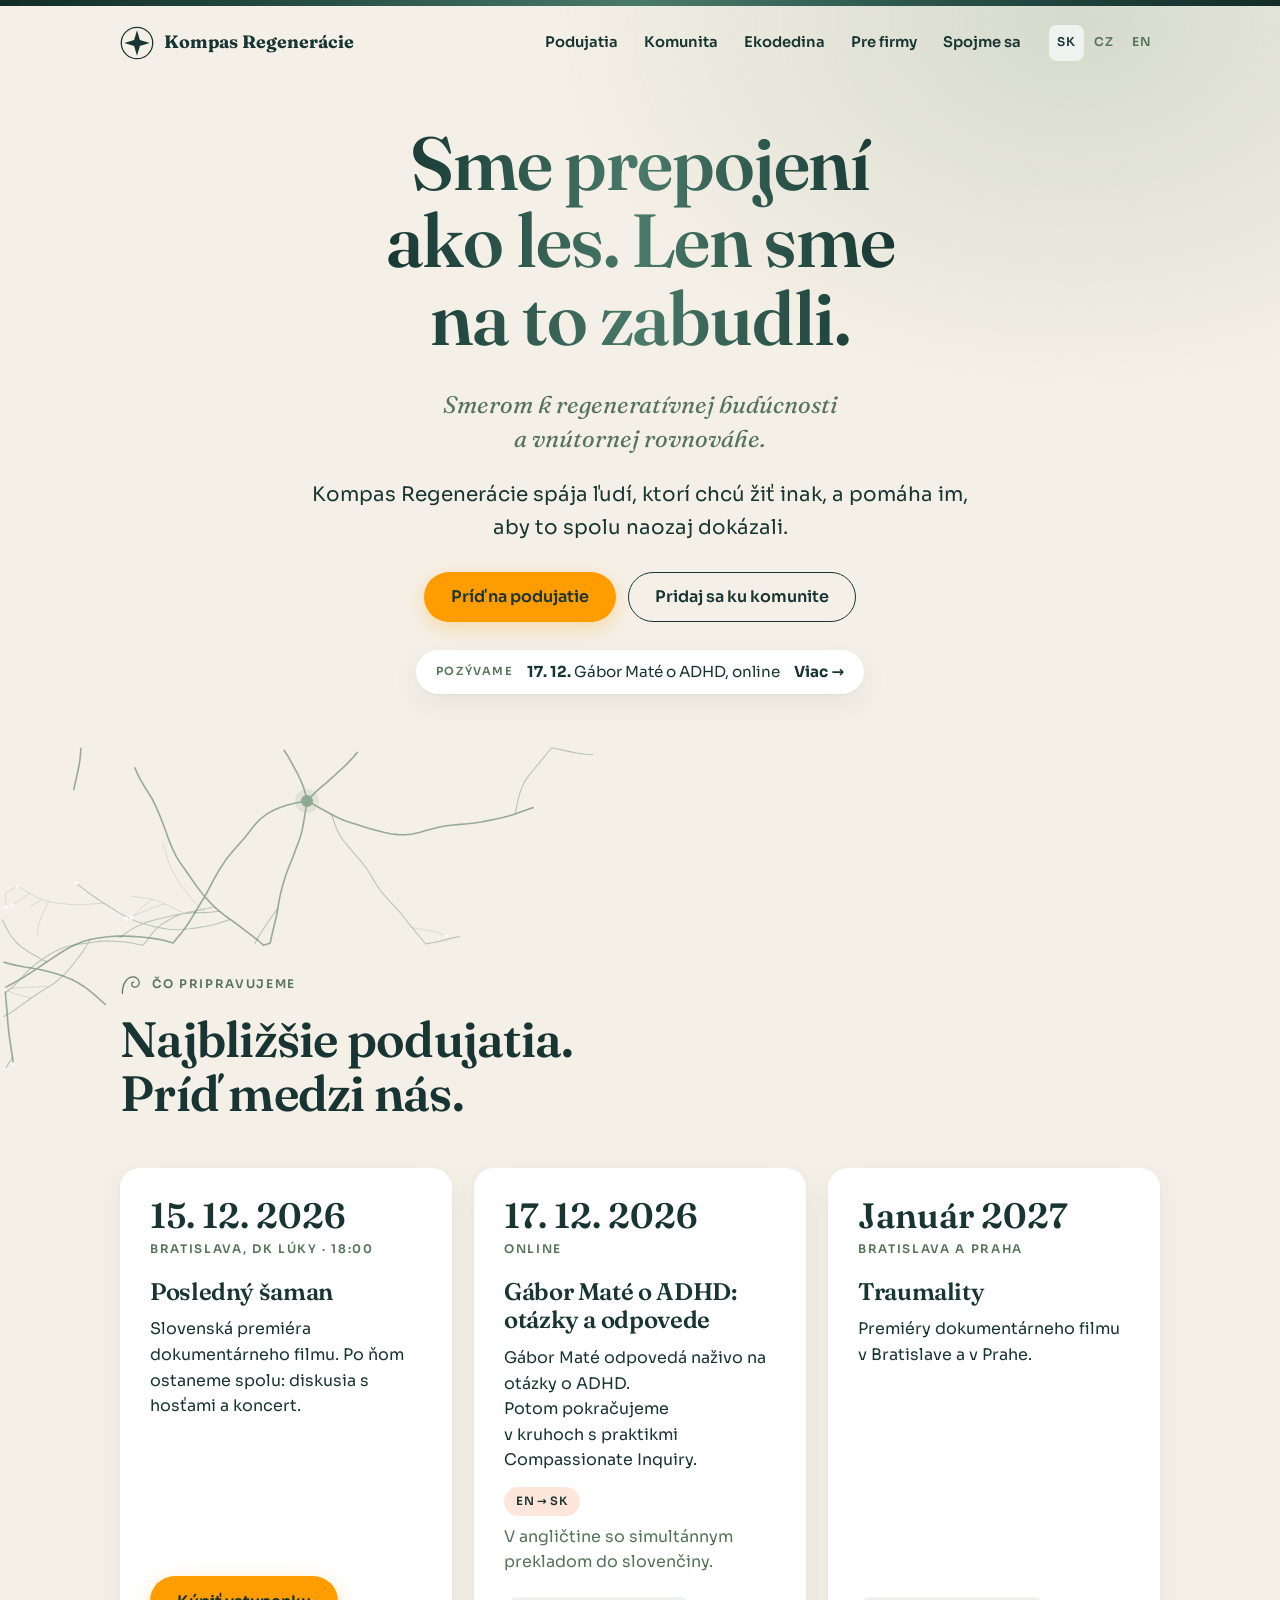
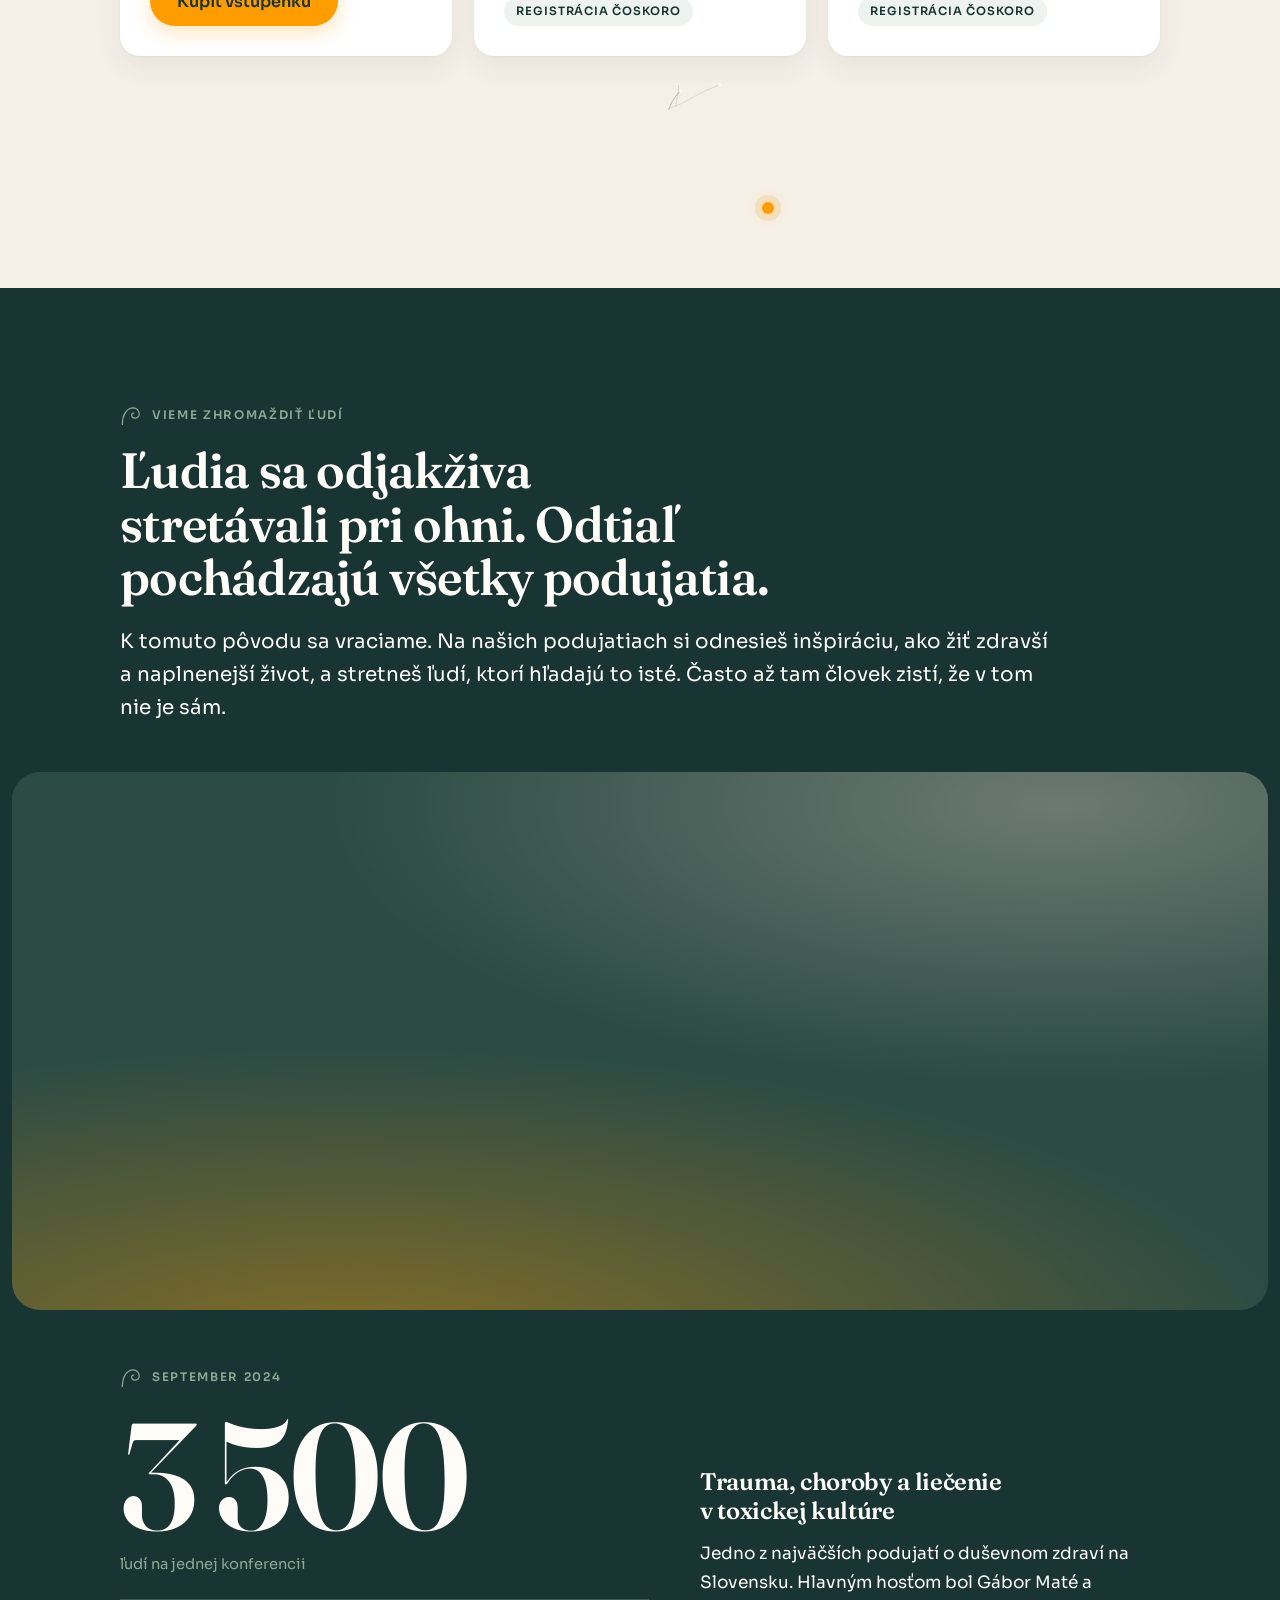
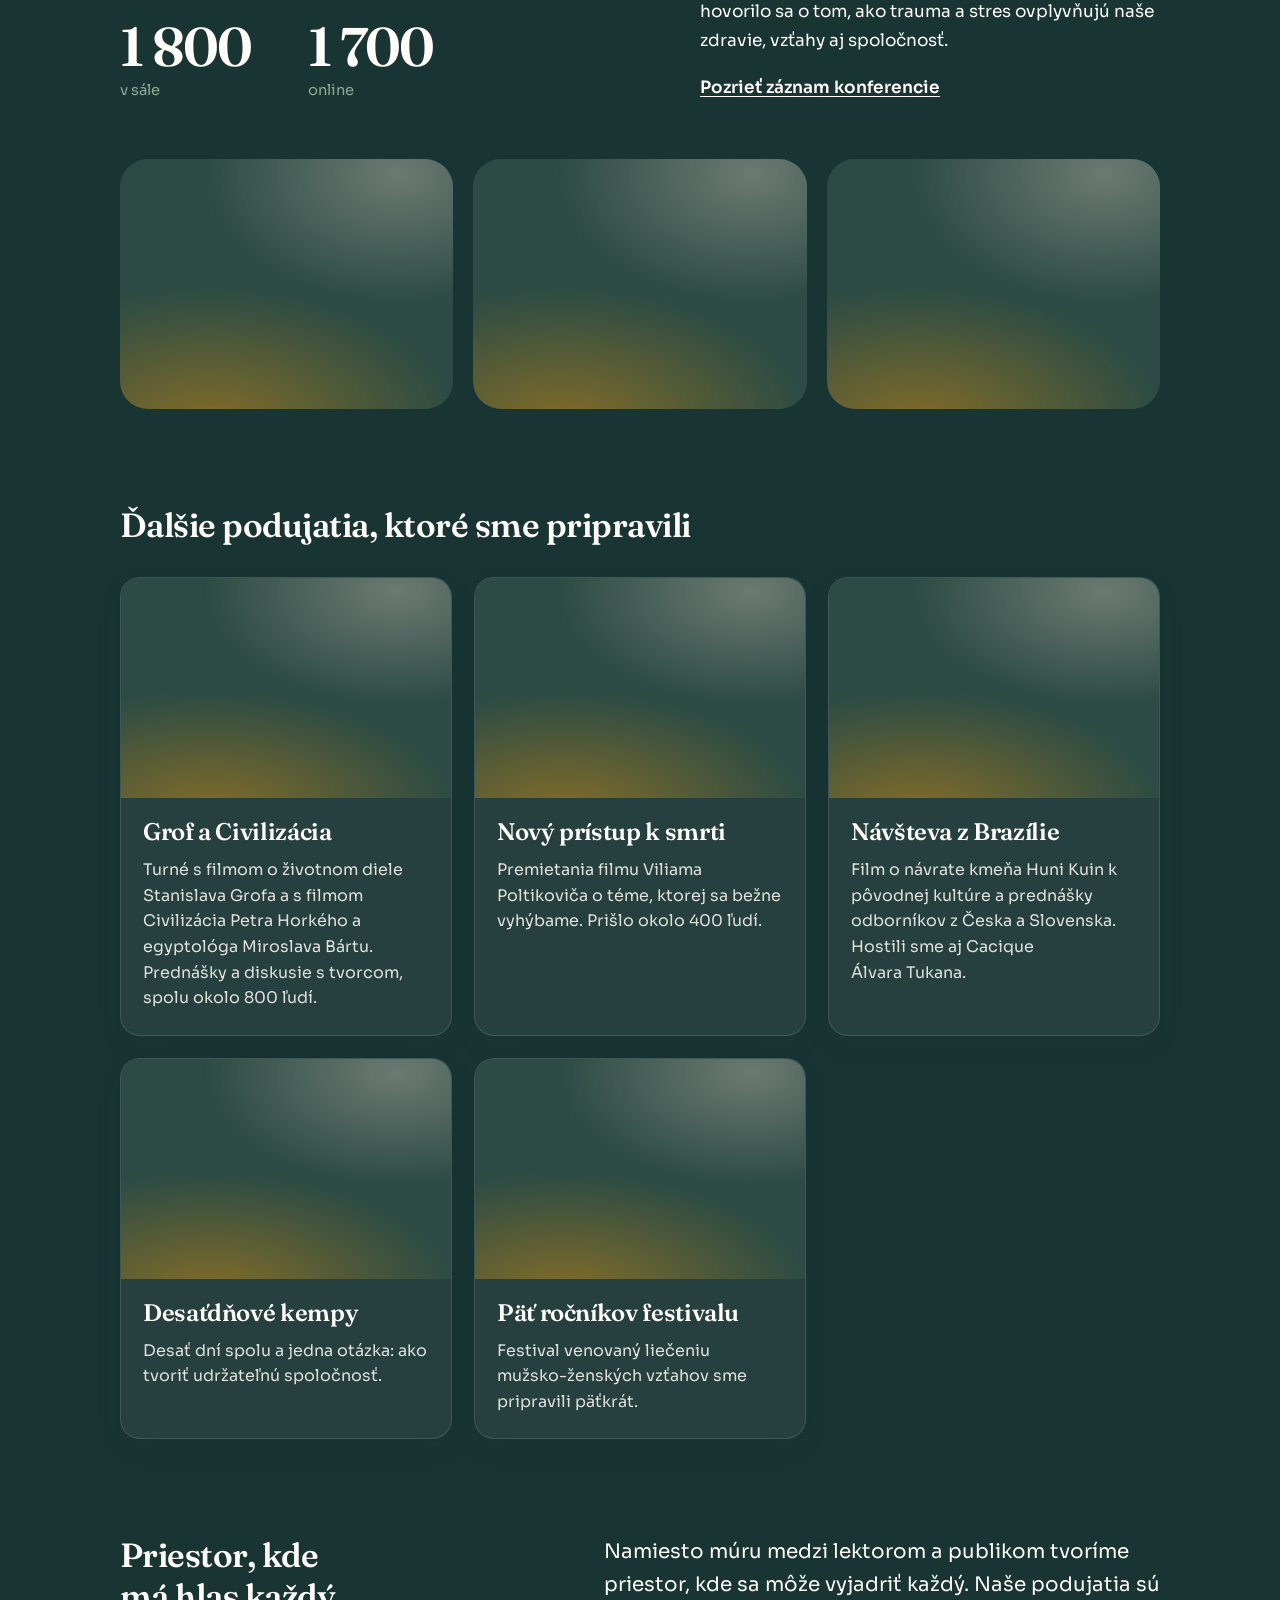
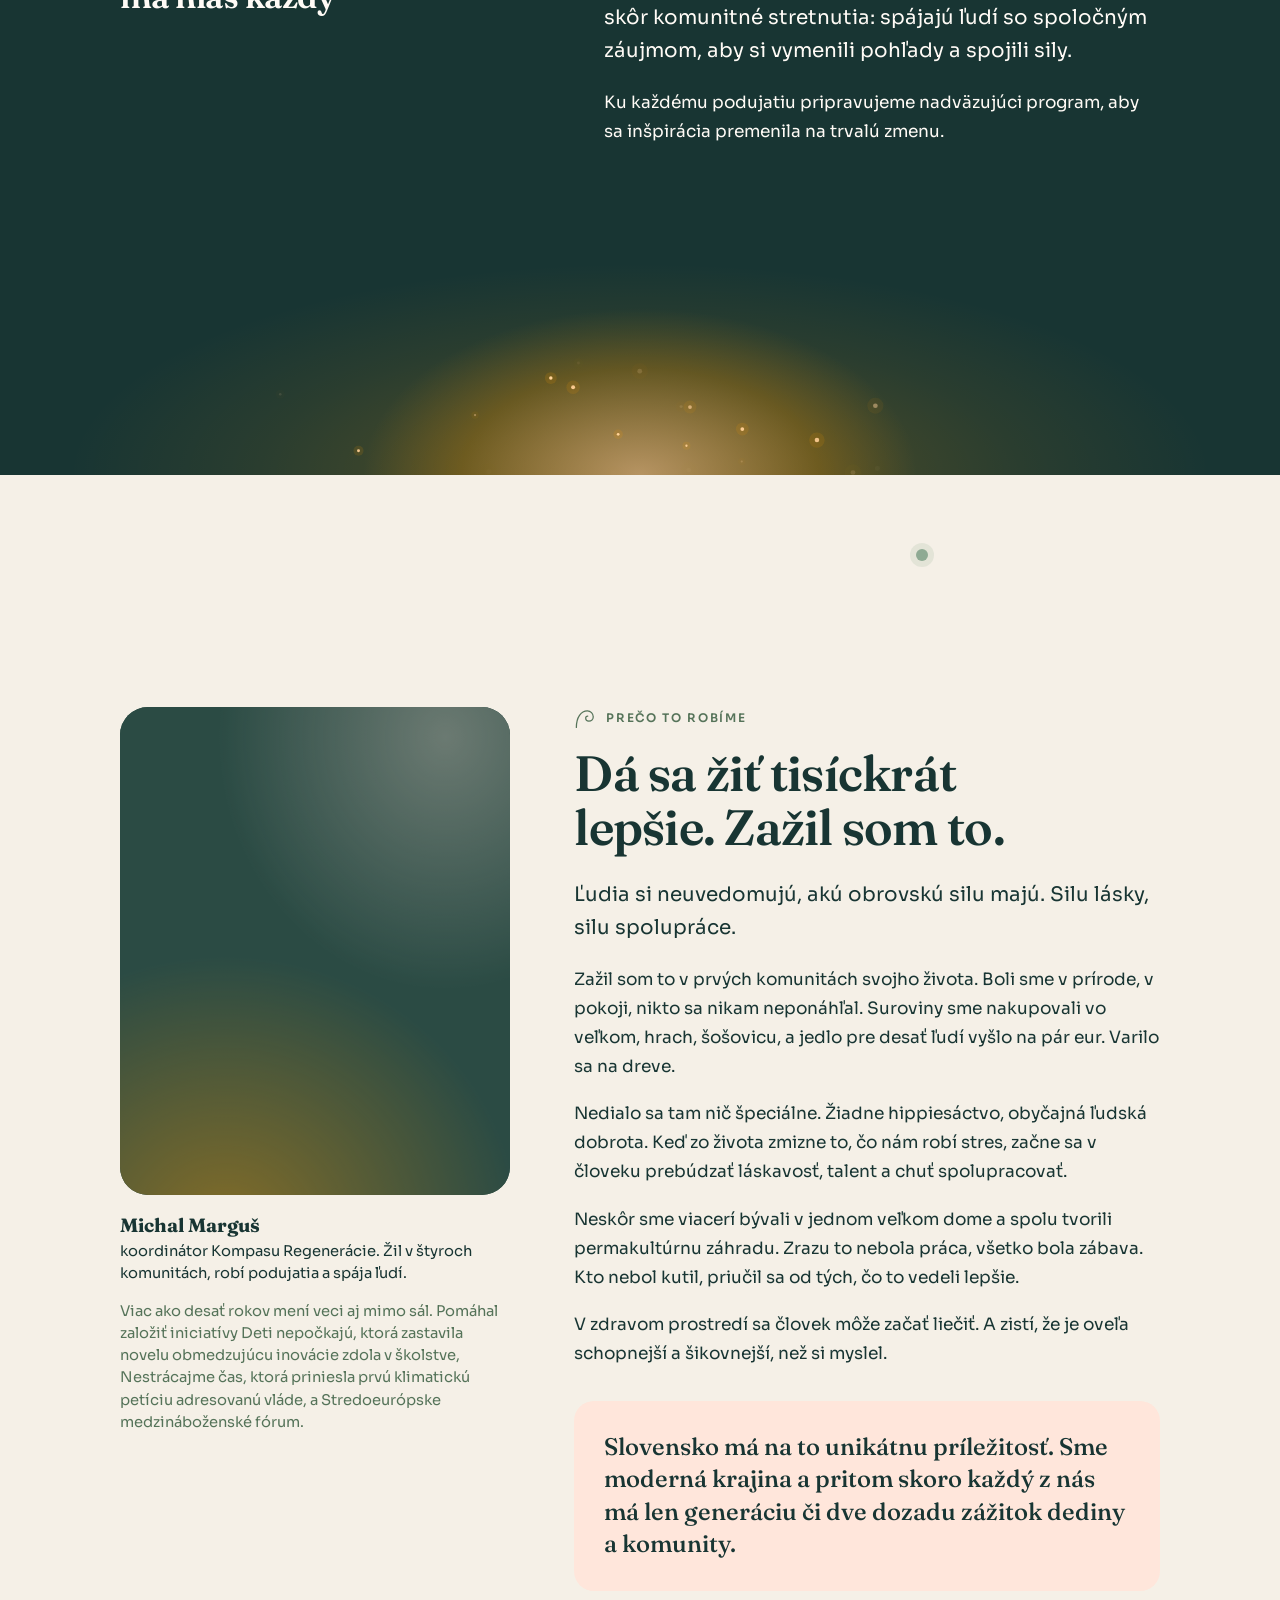
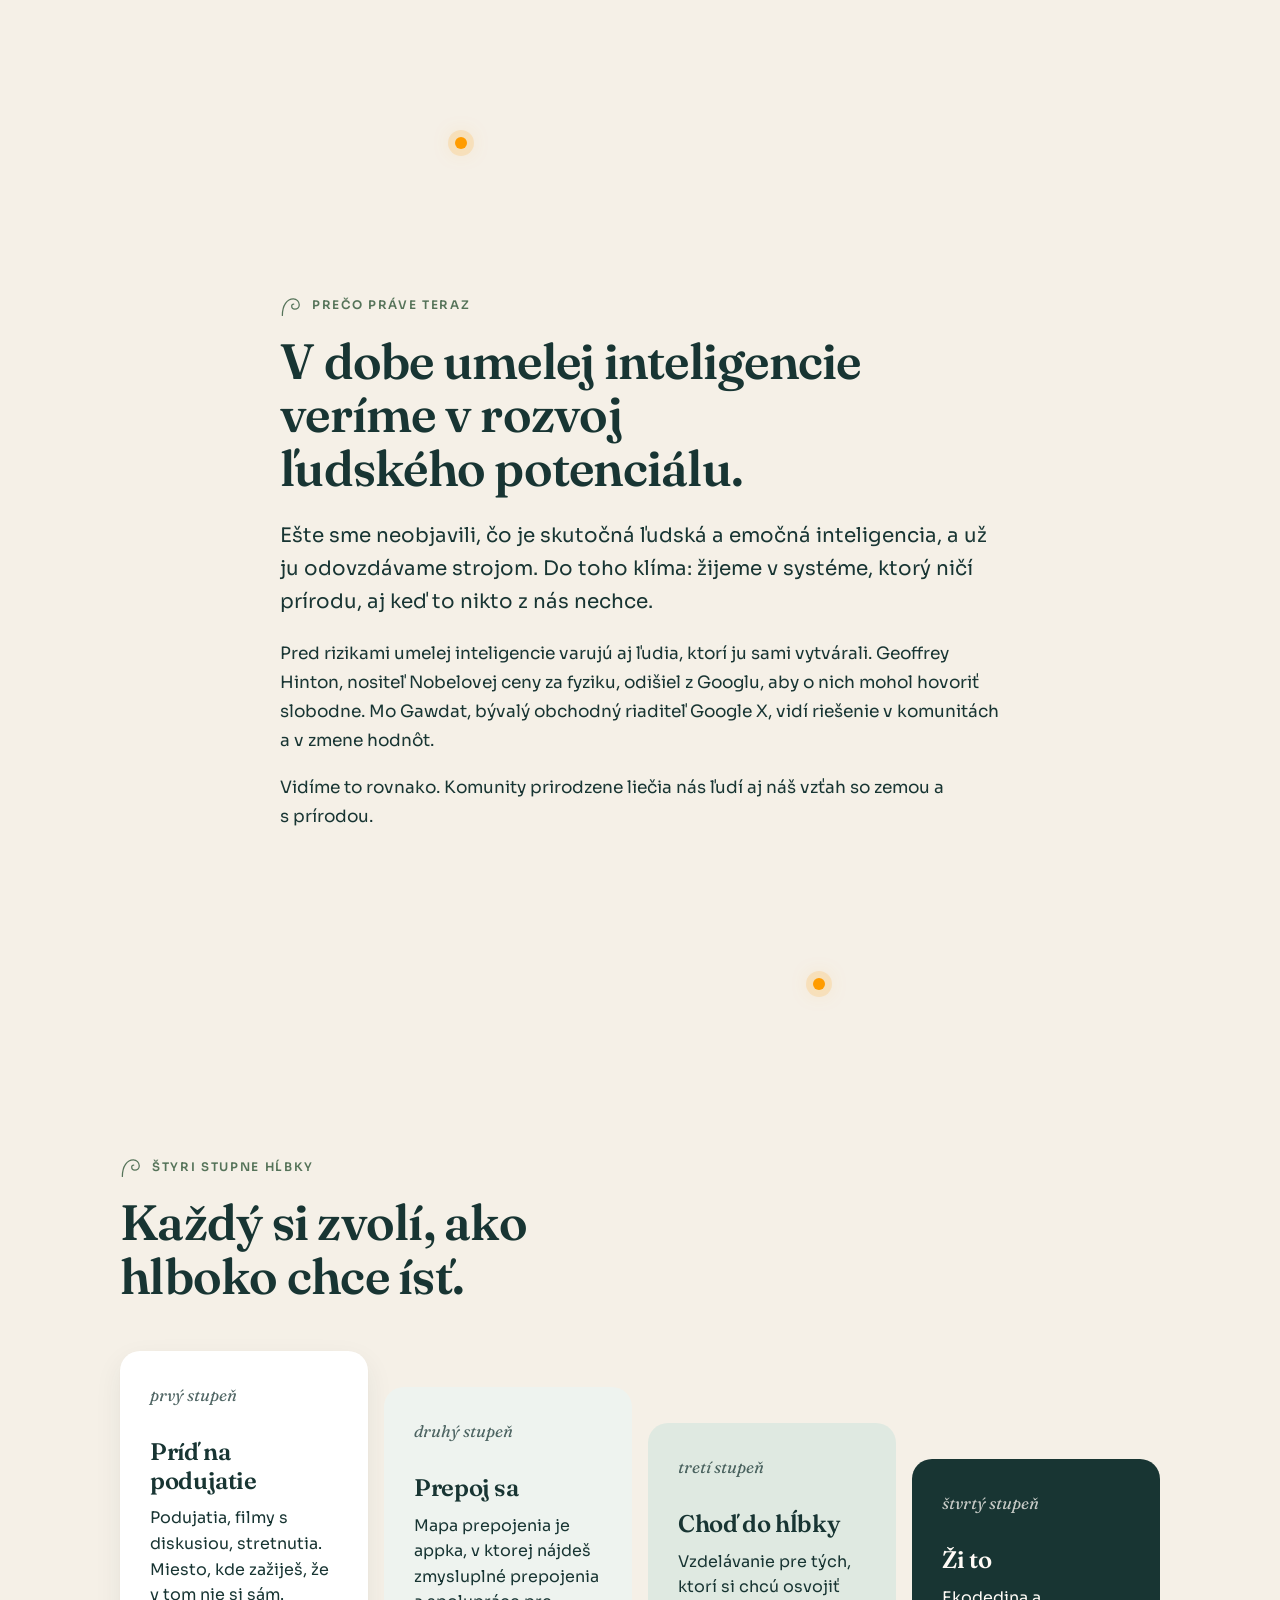
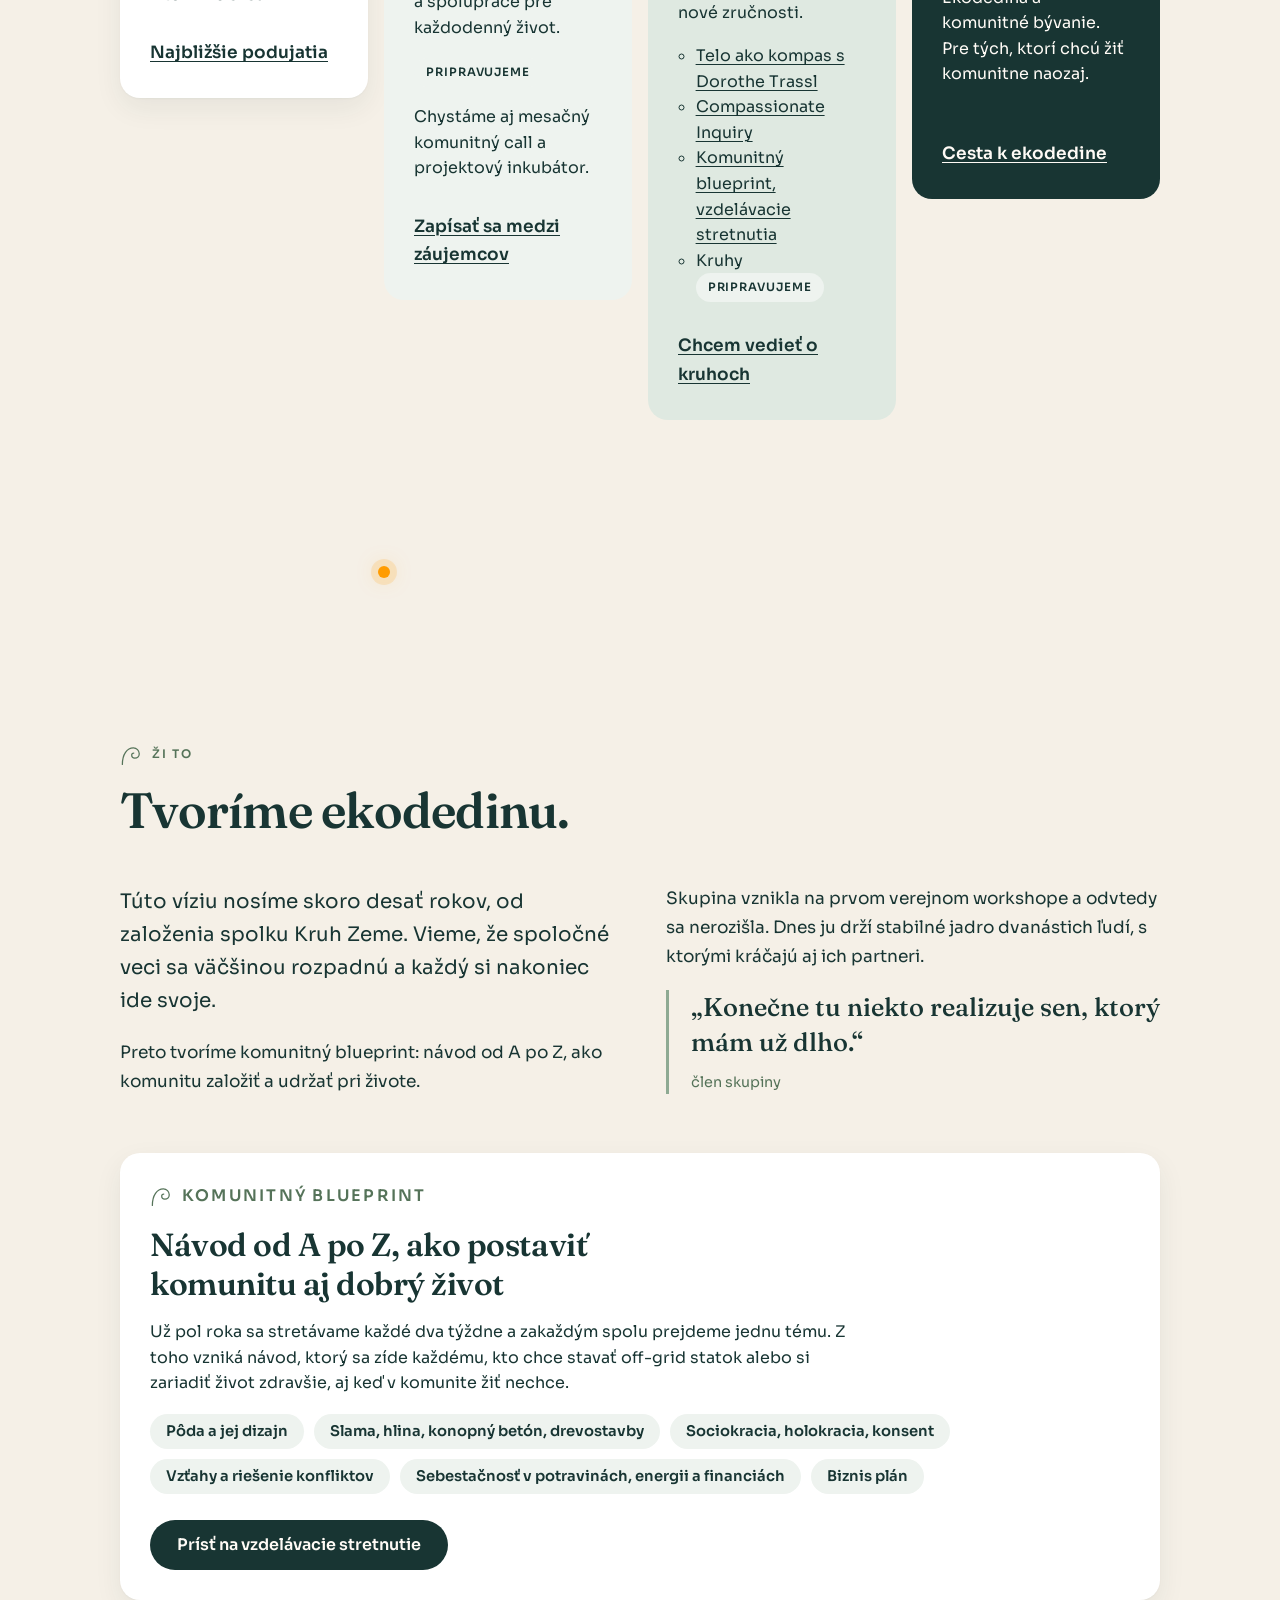
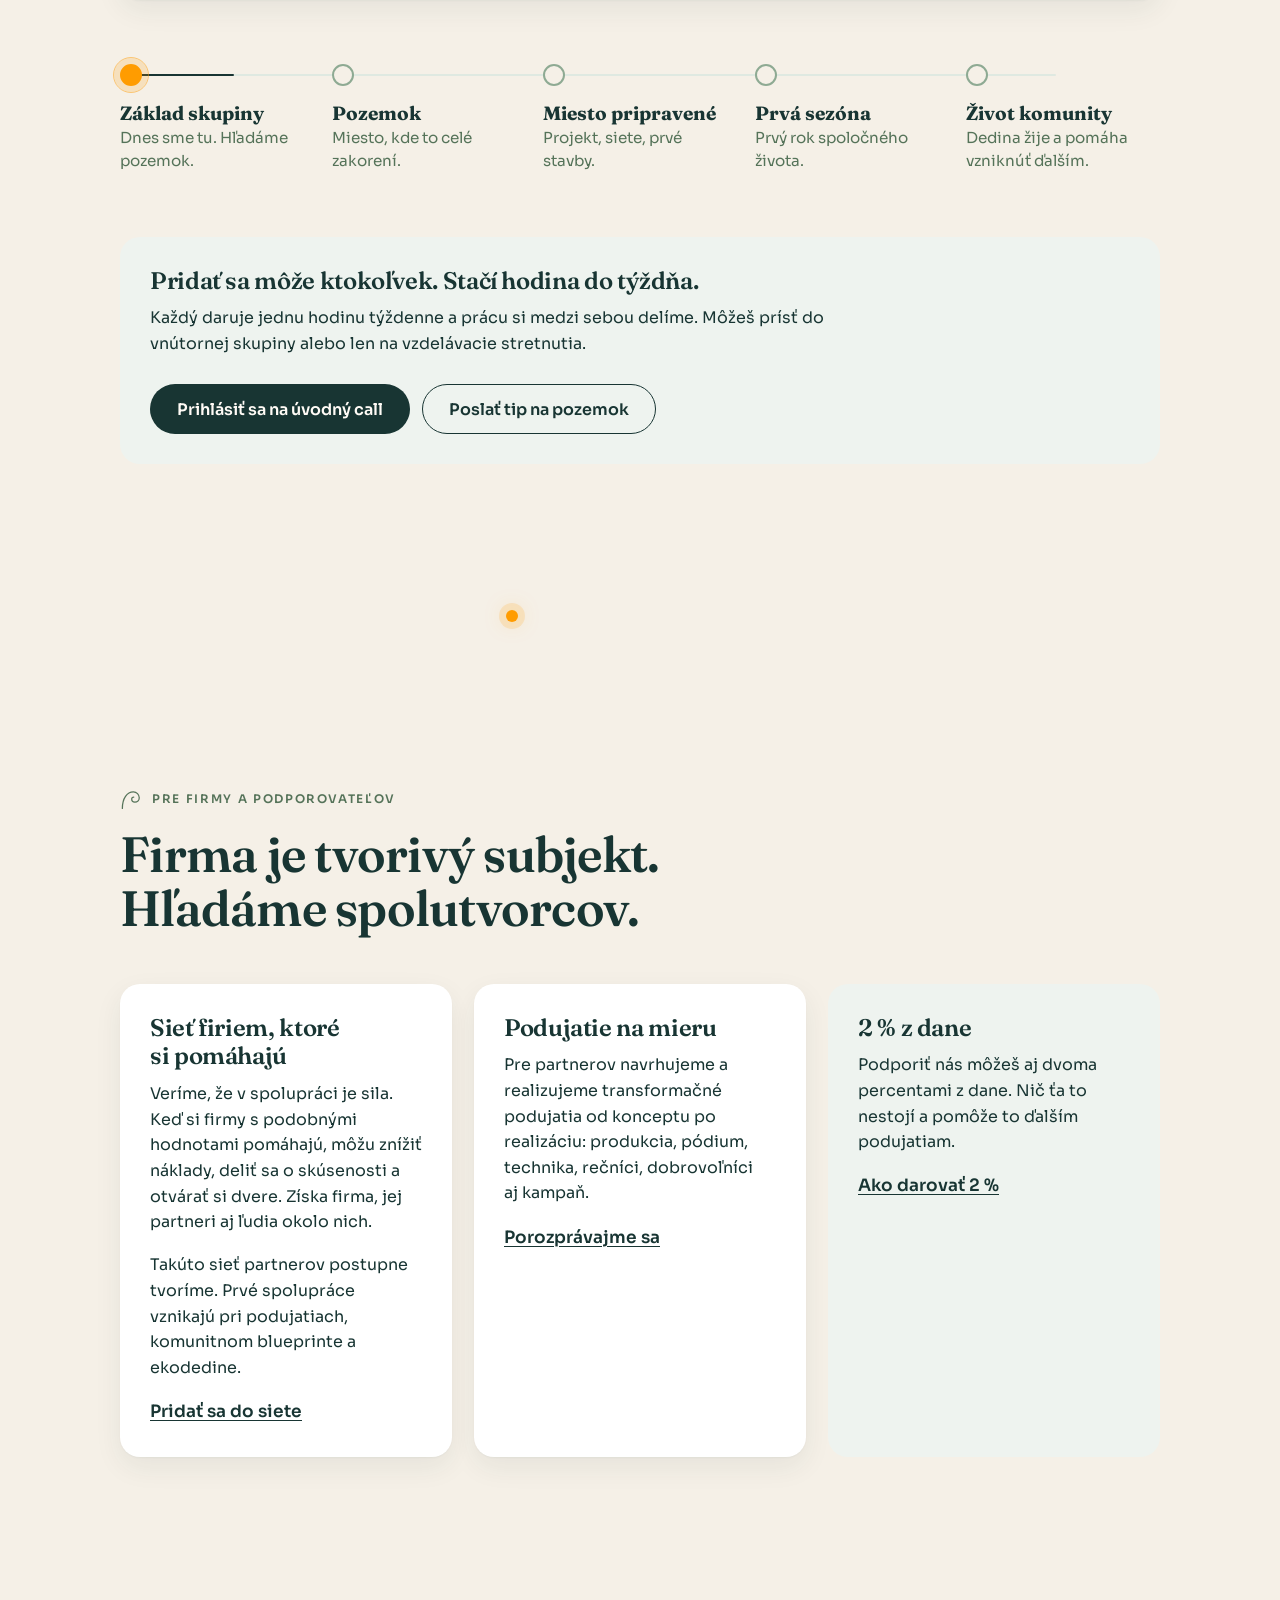
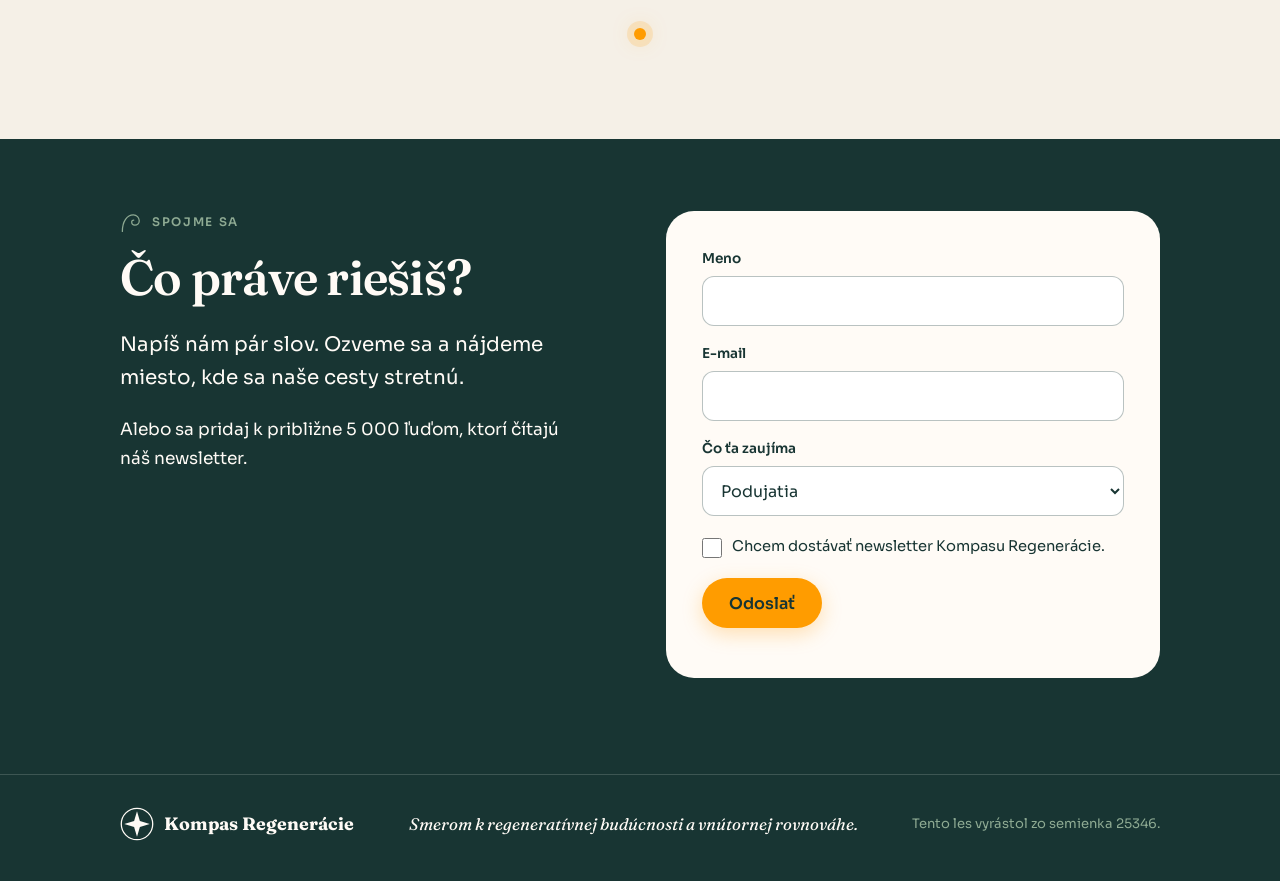
==== commit 631ffba0: "Mobilné menu s tromi čiarkami a hlavička, ktorá sa pri skrolovaní nadol skryje Na mobile je prepínač" ====
--- a/index.html
+++ b/index.html
@@ -61,7 +61,20 @@
         <a class="menu__hlavny" href="#spojme-sa">Spojme sa</a>
       </nav>
       <!--JAZYKY--><nav class="jazyky" aria-label="Jazyk"><a href="./" lang="sk" hreflang="sk" aria-current="page">SK</a><a href="cz/" lang="cs" hreflang="cs">CZ</a><a href="en/" lang="en" hreflang="en">EN</a></nav><!--/JAZYKY-->
-    </div>
+      <button class="menu-tl" type="button" aria-expanded="false" aria-controls="mobilne-menu" aria-label="Menu"><span></span><span></span><span></span></button>
+    </div>
+  </div>
+  <!-- MOBILNÉ MENU · vysúva sa spod hlavičky po ťuknutí na tri čiarky -->
+  <div class="mobilne-menu" id="mobilne-menu" hidden>
+    <nav aria-label="Hlavné menu">
+      <a href="#pripravujeme">Podujatia</a>
+      <a href="#hlbka">Komunita</a>
+      <a href="#ekodedina">Ekodedina</a>
+      <a href="#firmy">Pre firmy</a>
+      <a href="#spojme-sa">Spojme sa</a>
+    </nav>
+    <a class="tl tl--hlavne" href="#pripravujeme">Príď na podujatie</a>
+    <!--JAZYKY--><nav class="jazyky" aria-label="Jazyk"><a href="./" lang="sk" hreflang="sk" aria-current="page">SK</a><a href="cz/" lang="cs" hreflang="cs">CZ</a><a href="en/" lang="en" hreflang="en">EN</a></nav><!--/JAZYKY-->
   </div>
 </header>
 
--- a/assets/kompas.css
+++ b/assets/kompas.css
@@ -125,7 +125,11 @@
 .jazyky a{display:inline-flex;align-items:center;min-height:36px;padding:0 8px;border-radius:8px;text-decoration:none;color:var(--salvia-text)}
 .jazyky a:hover{color:var(--les)}
 .jazyky a[aria-current]{color:var(--les);background:var(--salvia-jemna)}
-.hlavicka{padding-block:20px}
+.hlavicka{padding-block:16px;position:sticky;top:0;z-index:30;
+  transition:transform .45s var(--krivka),background-color .35s ease,box-shadow .35s ease}
+.hlavicka.plava{background:var(--pozadie);box-shadow:0 1px 0 rgba(24,53,51,.08),0 8px 24px rgba(24,53,51,.06)}
+.hlavicka.skryta{transform:translateY(-100%)}
+section[id],div[id]{scroll-margin-top:84px}
 .hlavicka .obal{display:flex;align-items:center;justify-content:space-between;gap:16px}
 .logo{display:flex;align-items:center;gap:10px;text-decoration:none;font-family:var(--pismo-nadpis);font-weight:700;font-size:1.12rem}
 .logo svg{width:34px;height:34px;flex:none}
@@ -416,3 +420,27 @@
 /* jazyk podujatia: štítok s prekladom */
 .preklad-info{display:flex;flex-wrap:wrap;align-items:center;gap:8px 10px;font-size:.92rem;line-height:1.4;margin:-8px 0 22px;color:var(--salvia-text)}
 .preklad-info .cip{background:var(--broskyna);color:var(--les);letter-spacing:.06em}
+
+/* =========================================================
+   MOBILNÉ MENU · tri čiarky a vysúvací panel
+   ========================================================= */
+.menu-tl{display:none;position:relative;width:44px;height:44px;margin-right:-8px;border:0;border-radius:12px;background:transparent;color:var(--les);cursor:pointer}
+.menu-tl span{position:absolute;left:12px;right:12px;height:2px;border-radius:2px;background:currentColor;transition:transform .3s var(--krivka),opacity .2s}
+.menu-tl span:nth-child(1){top:15px}.menu-tl span:nth-child(2){top:21px}.menu-tl span:nth-child(3){top:27px}
+.menu-tl[aria-expanded="true"] span:nth-child(1){transform:translateY(6px) rotate(45deg)}
+.menu-tl[aria-expanded="true"] span:nth-child(2){opacity:0}
+.menu-tl[aria-expanded="true"] span:nth-child(3){transform:translateY(-6px) rotate(-45deg)}
+.mobilne-menu{position:absolute;left:0;right:0;top:100%;background:var(--pozadie);padding:6px clamp(20px,5vw,40px) 26px;
+  border-radius:0 0 24px 24px;box-shadow:0 18px 36px rgba(24,53,51,.14);animation:menu-dnu .35s var(--krivka)}
+.mobilne-menu[hidden]{display:none}
+.mobilne-menu nav:not(.jazyky){display:flex;flex-direction:column;margin-bottom:20px}
+.mobilne-menu nav:not(.jazyky) a{display:flex;align-items:center;min-height:54px;font-family:var(--pismo-nadpis);font-size:1.3rem;font-weight:600;text-decoration:none;border-bottom:1px solid var(--salvia-hlbsia)}
+.mobilne-menu .tl{width:100%}
+@keyframes menu-dnu{from{opacity:0;transform:translateY(-8px)}to{opacity:1;transform:none}}
+@media (max-width:640px){
+  .js .menu-tl{display:block}
+  .js .hlavicka__prava > .jazyky{display:none}   /* na mobile je prepínač jazykov v menu */
+}
+.mobilne-menu .jazyky{justify-content:center;margin-top:18px;font-size:.85rem}
+.mobilne-menu .jazyky a{min-height:44px;padding:0 14px}
+@media (min-width:641px){.mobilne-menu{display:none!important}}
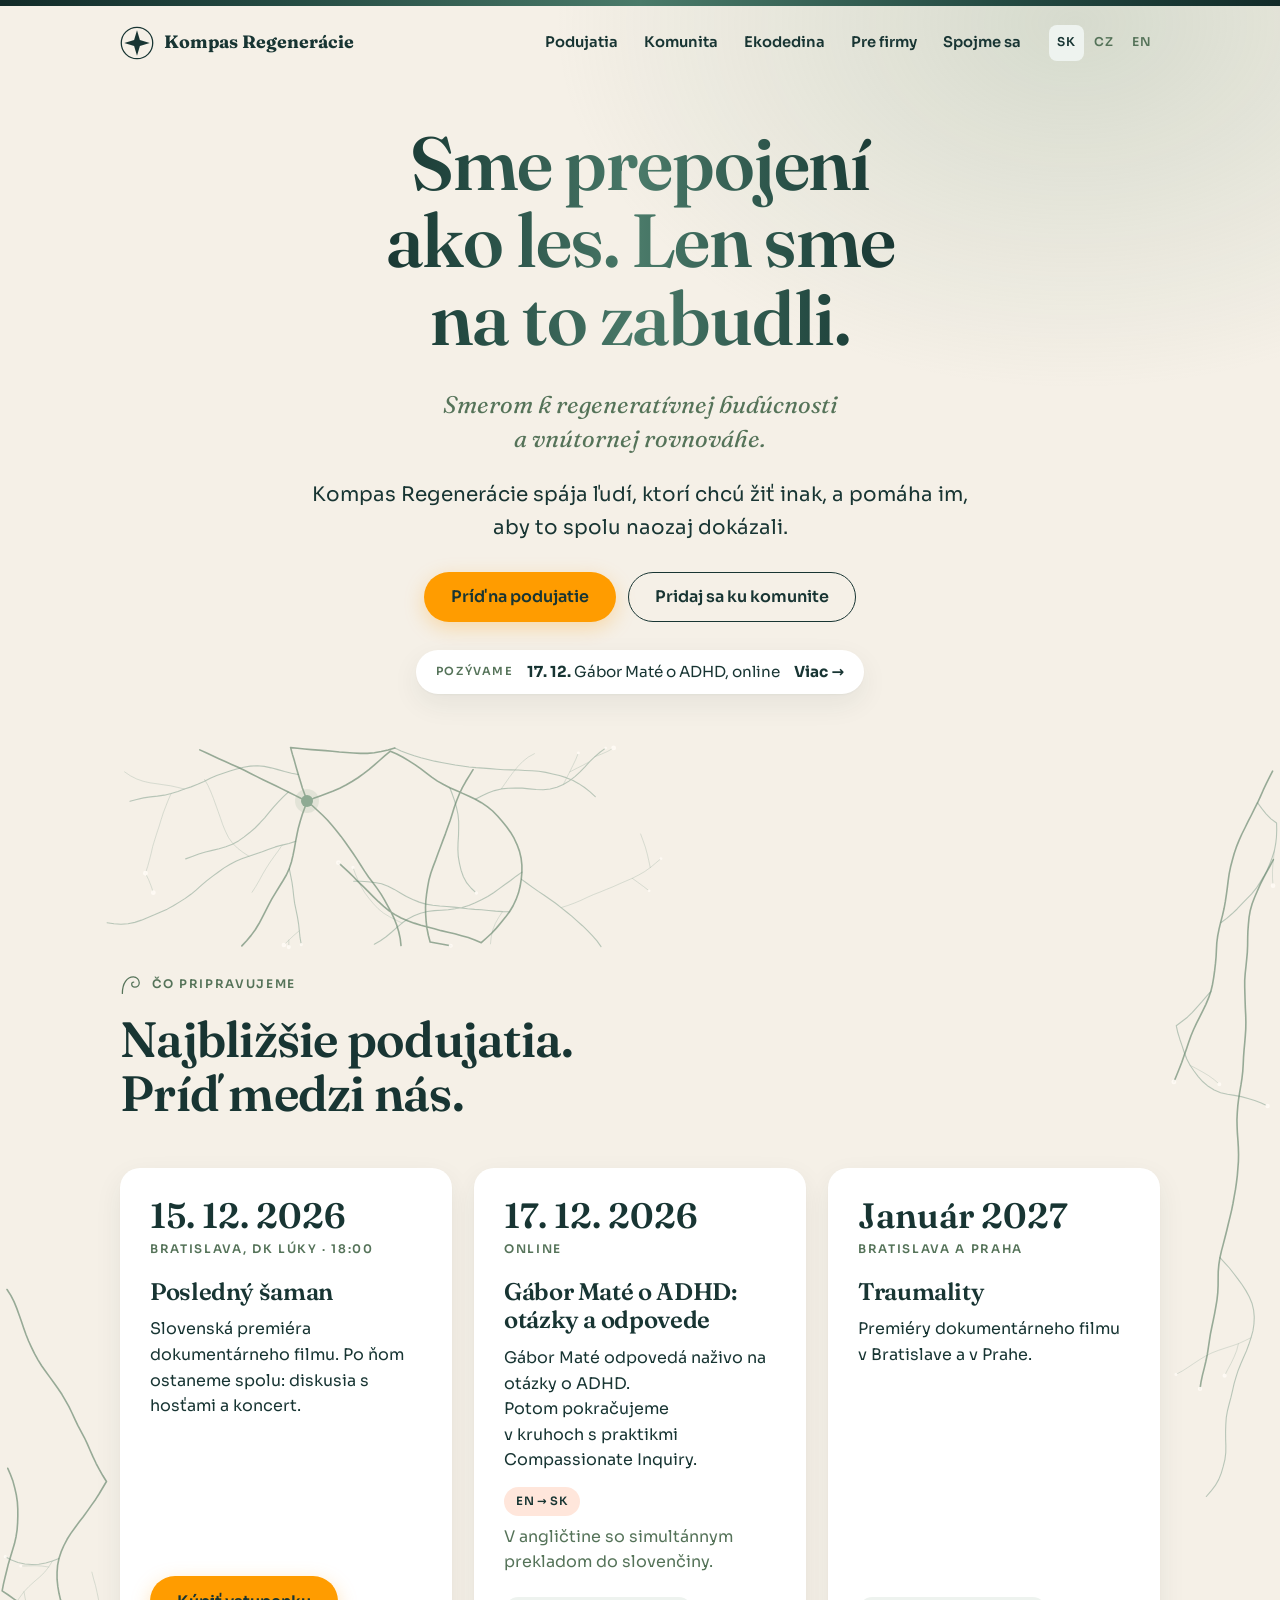
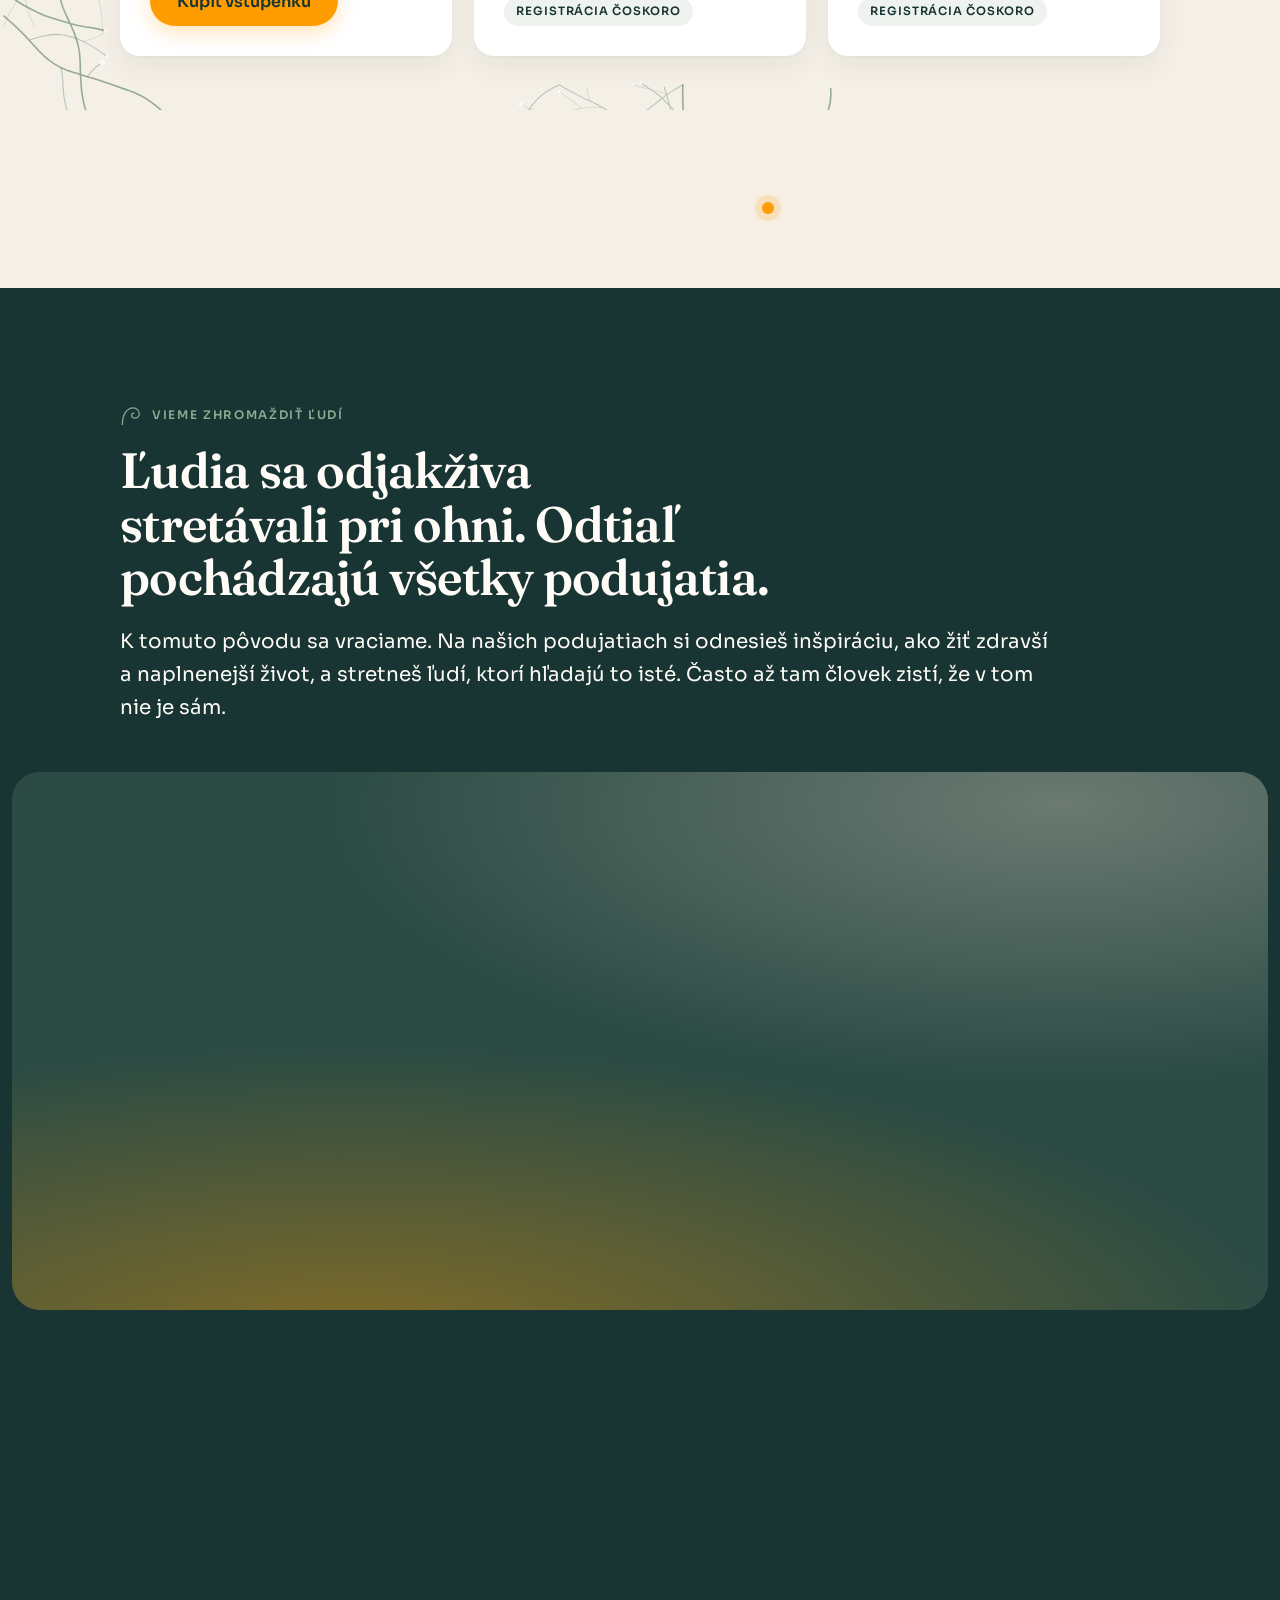
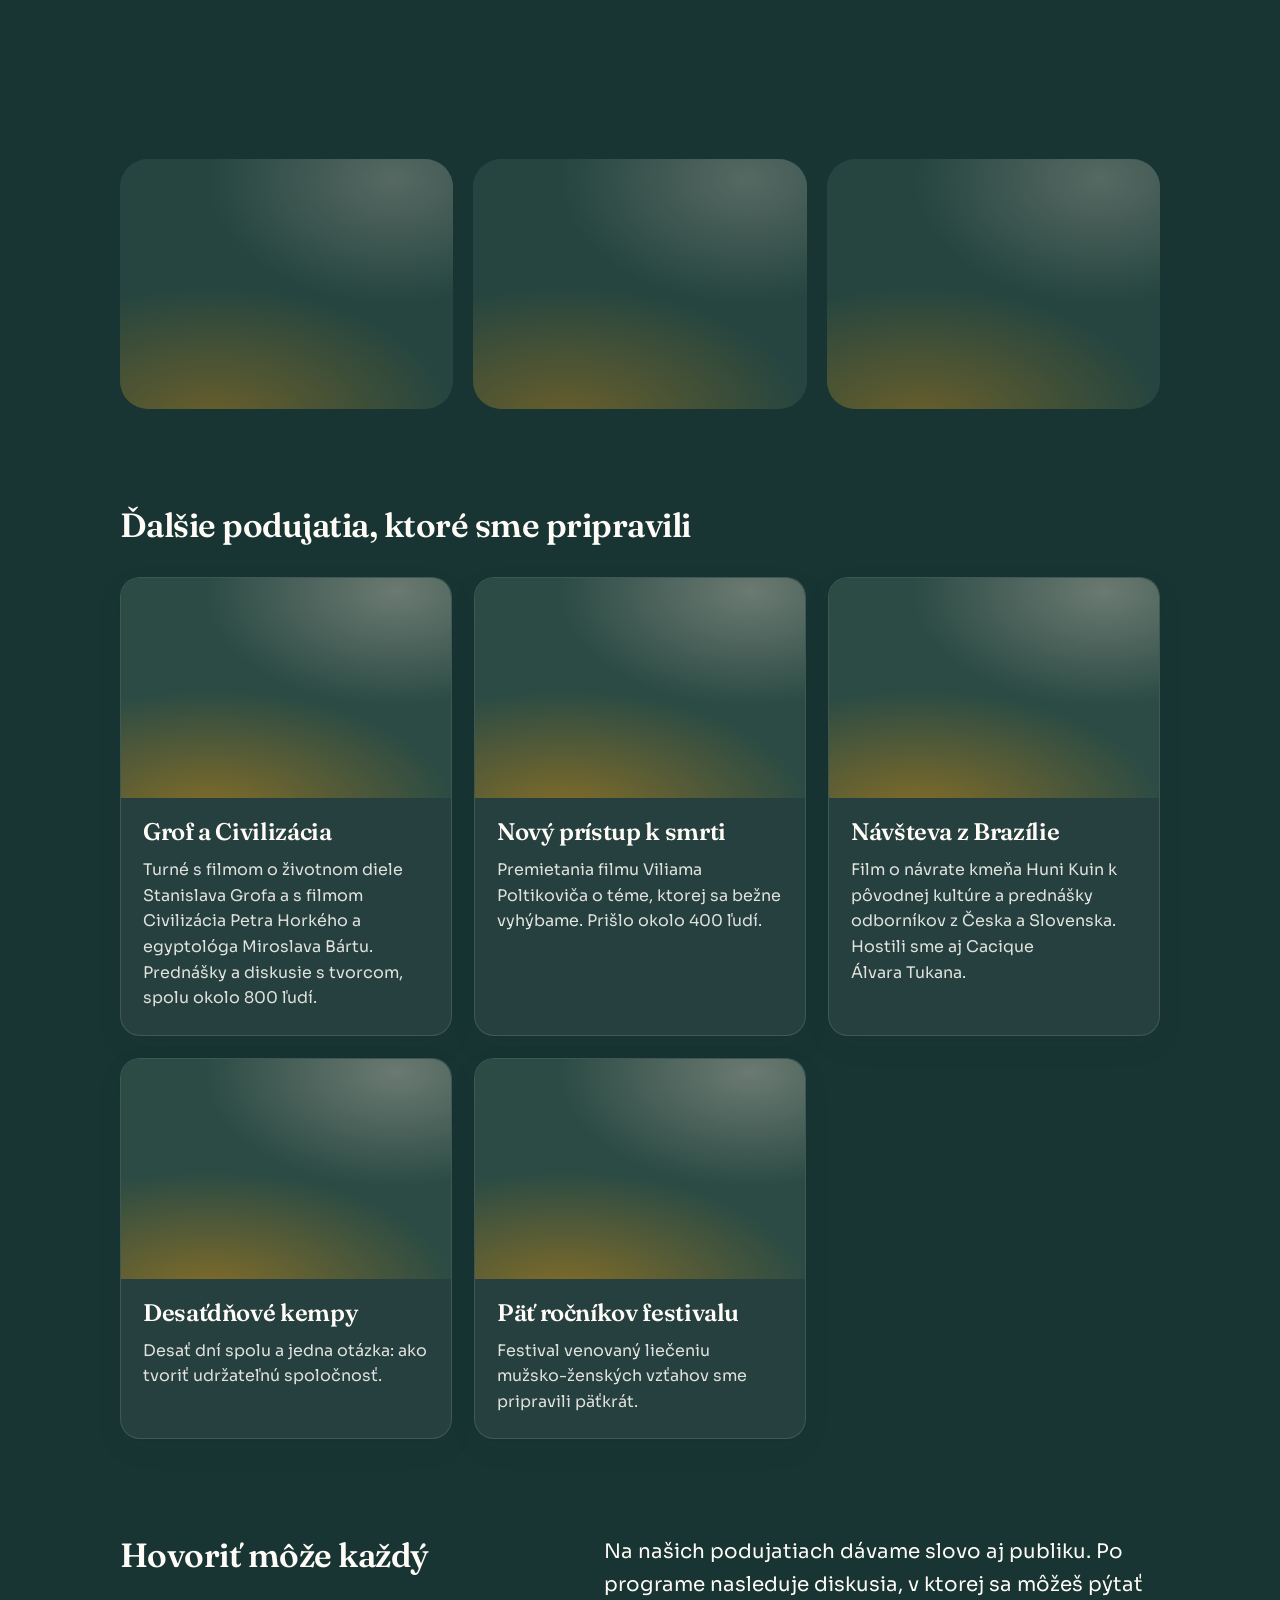
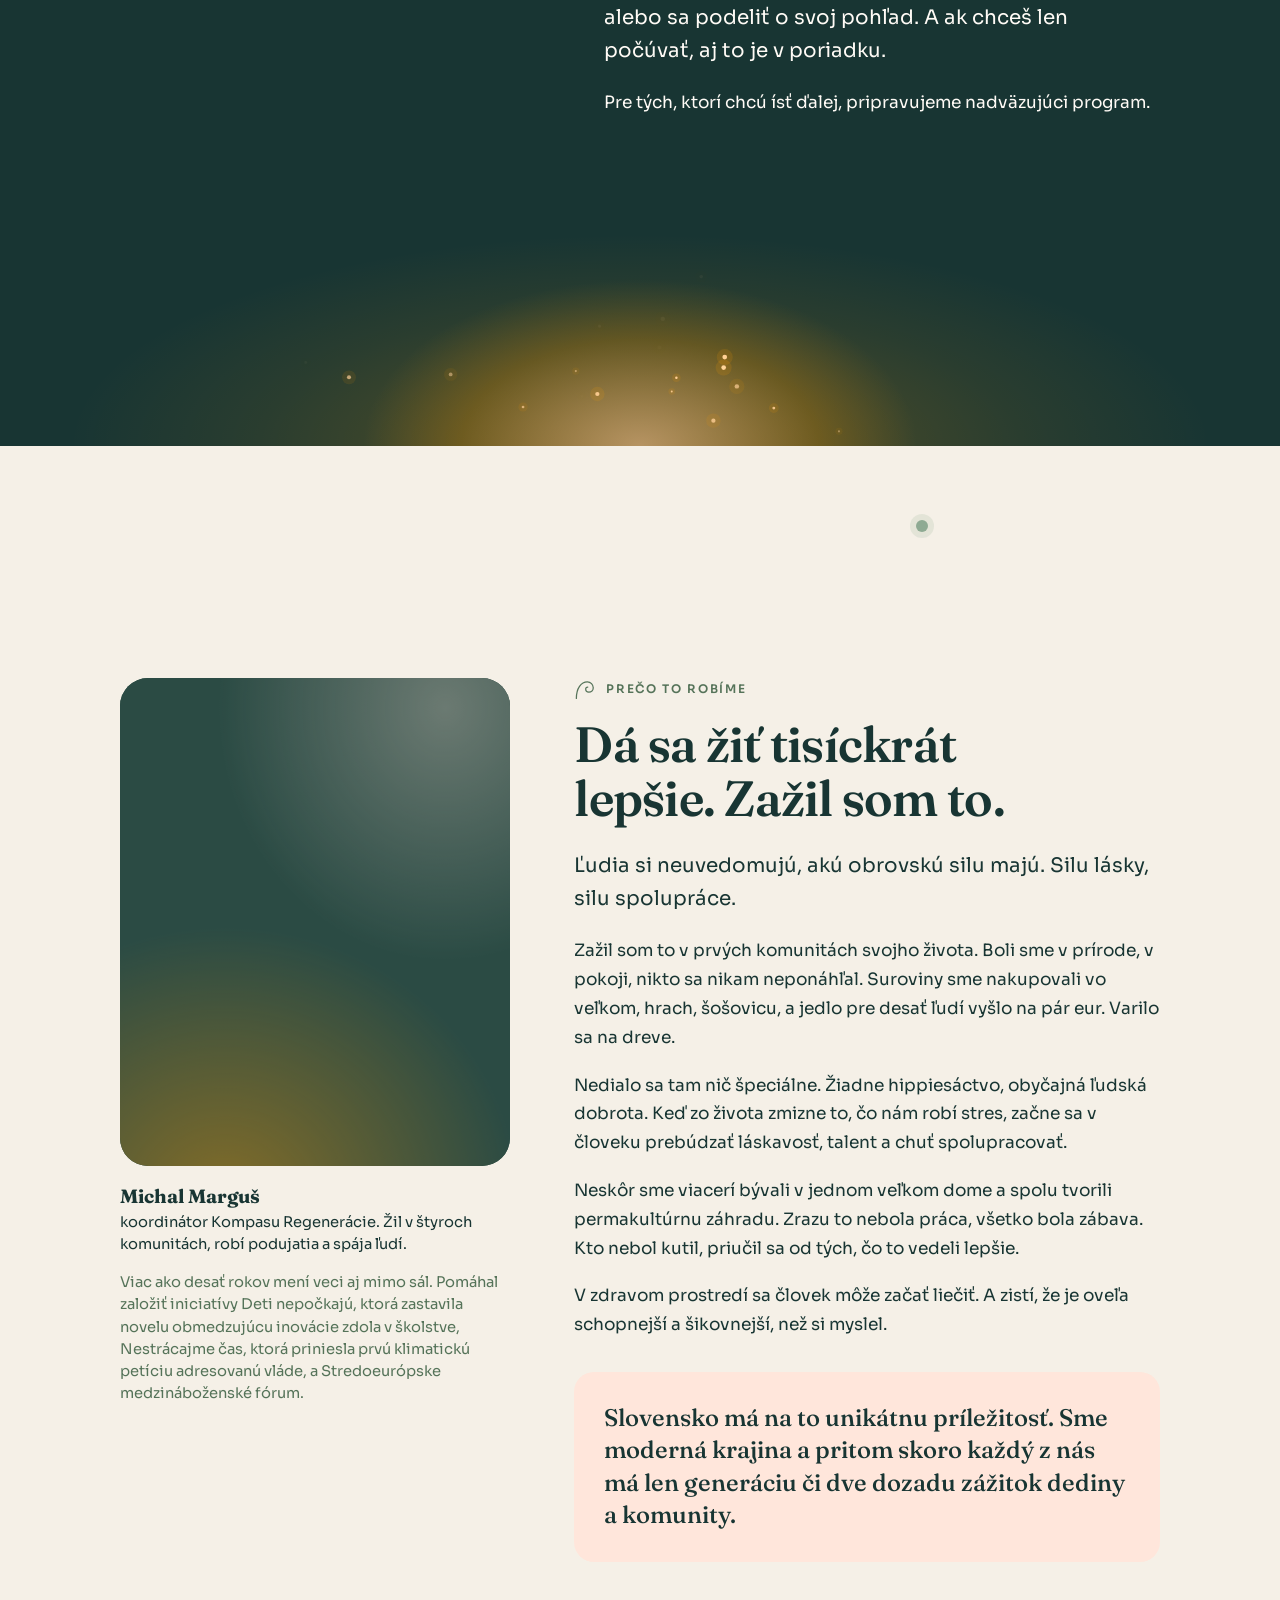
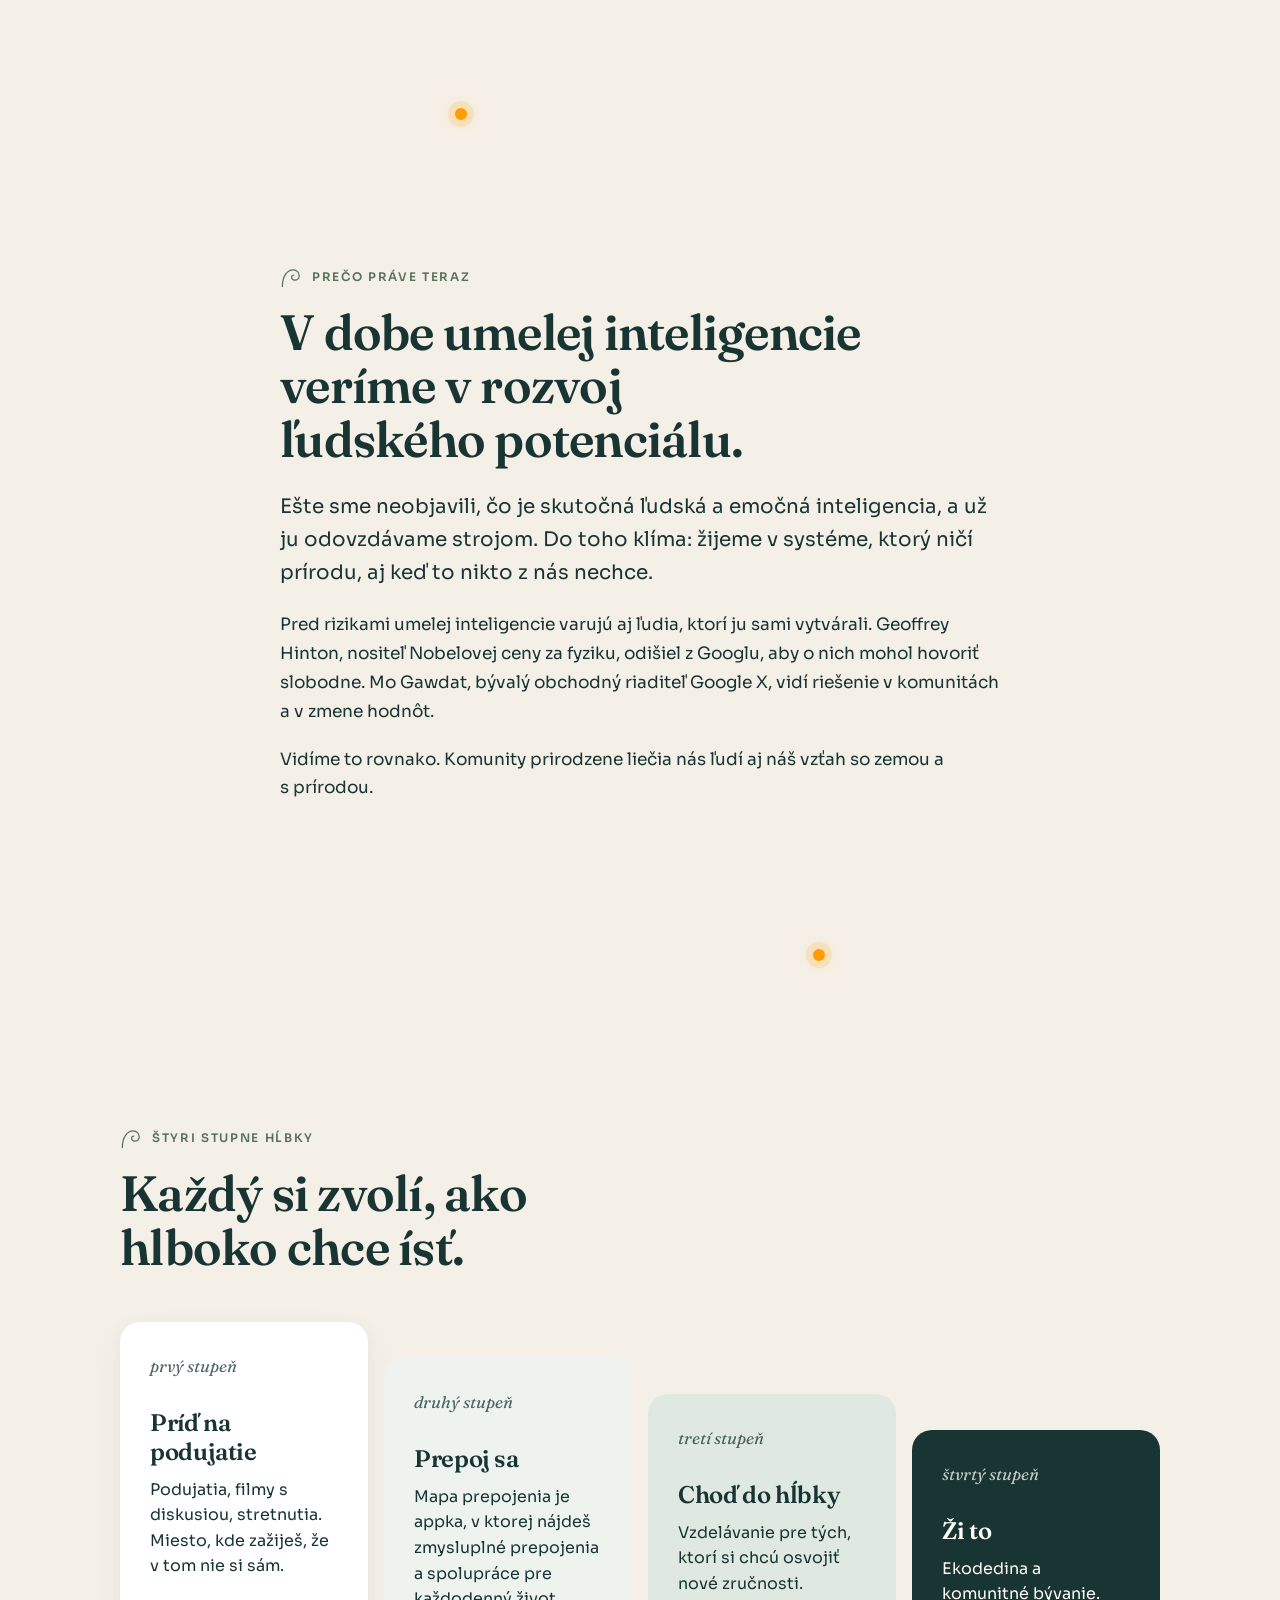
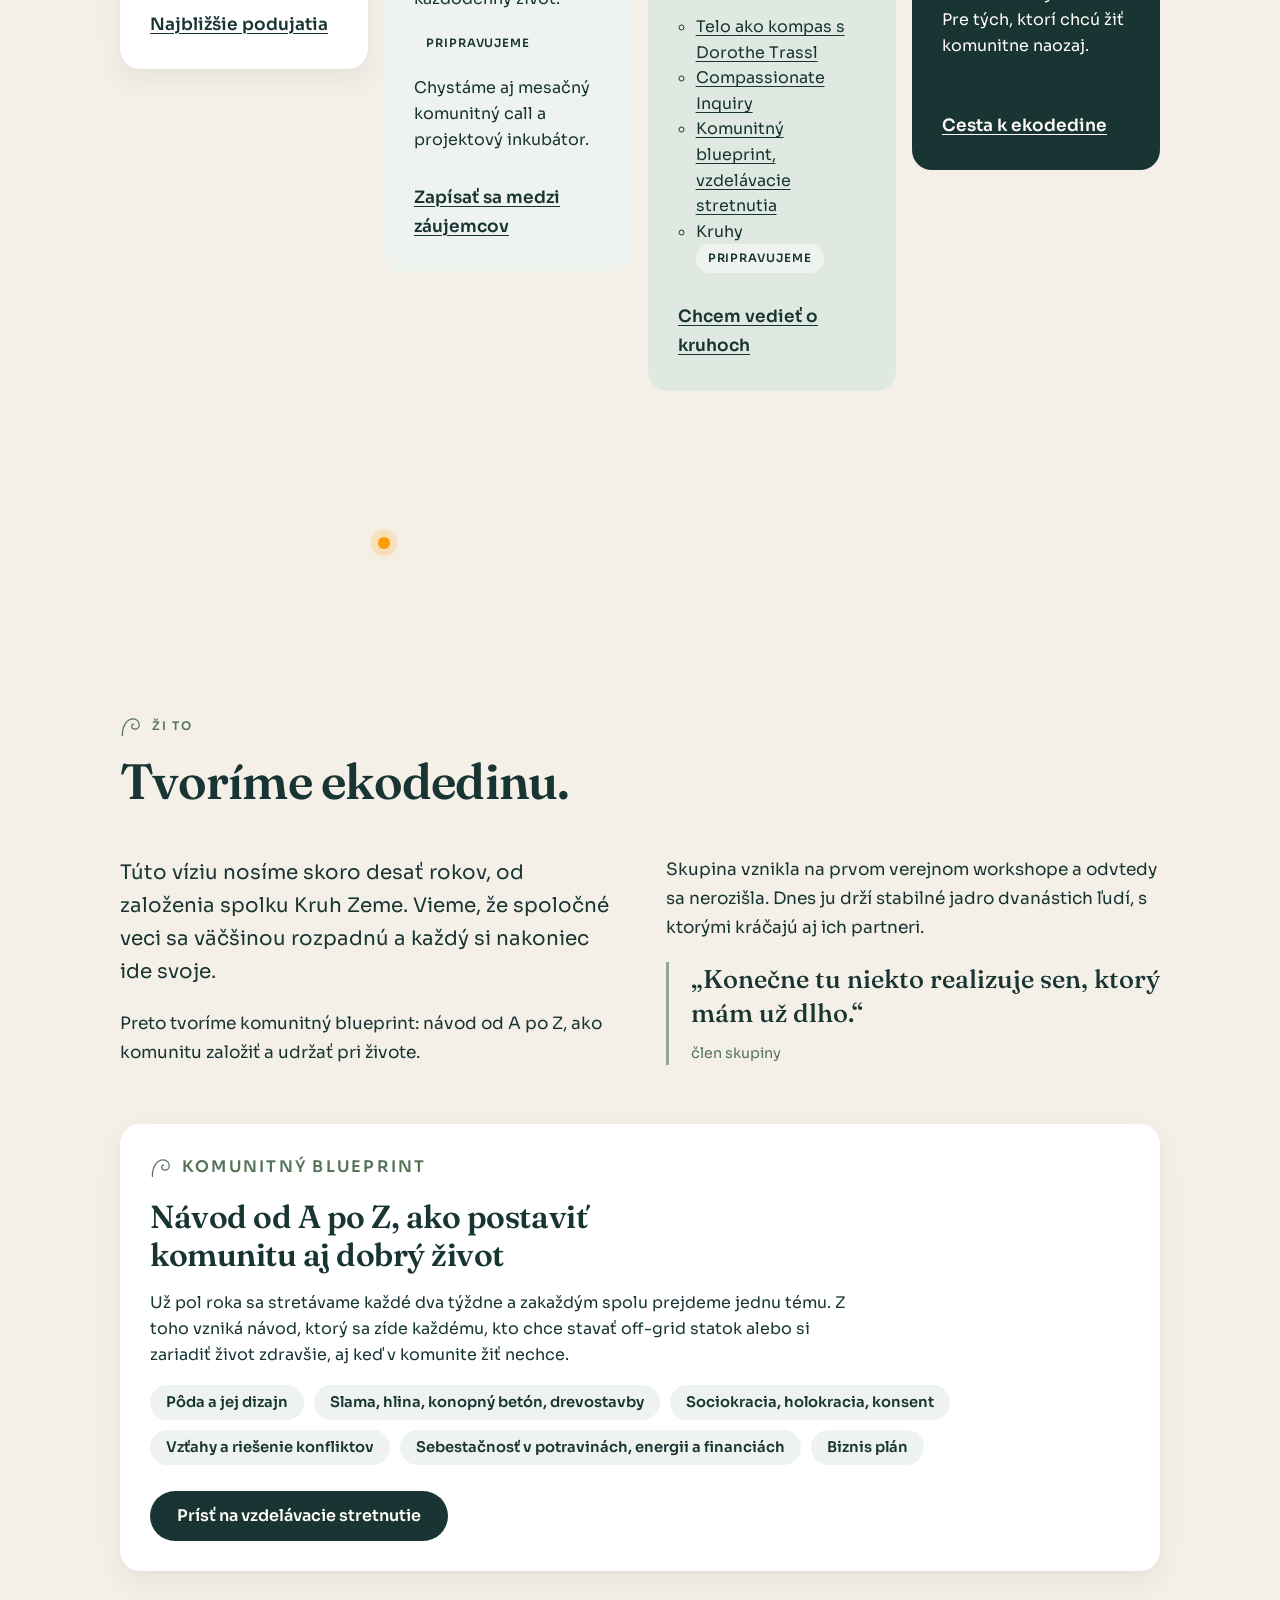
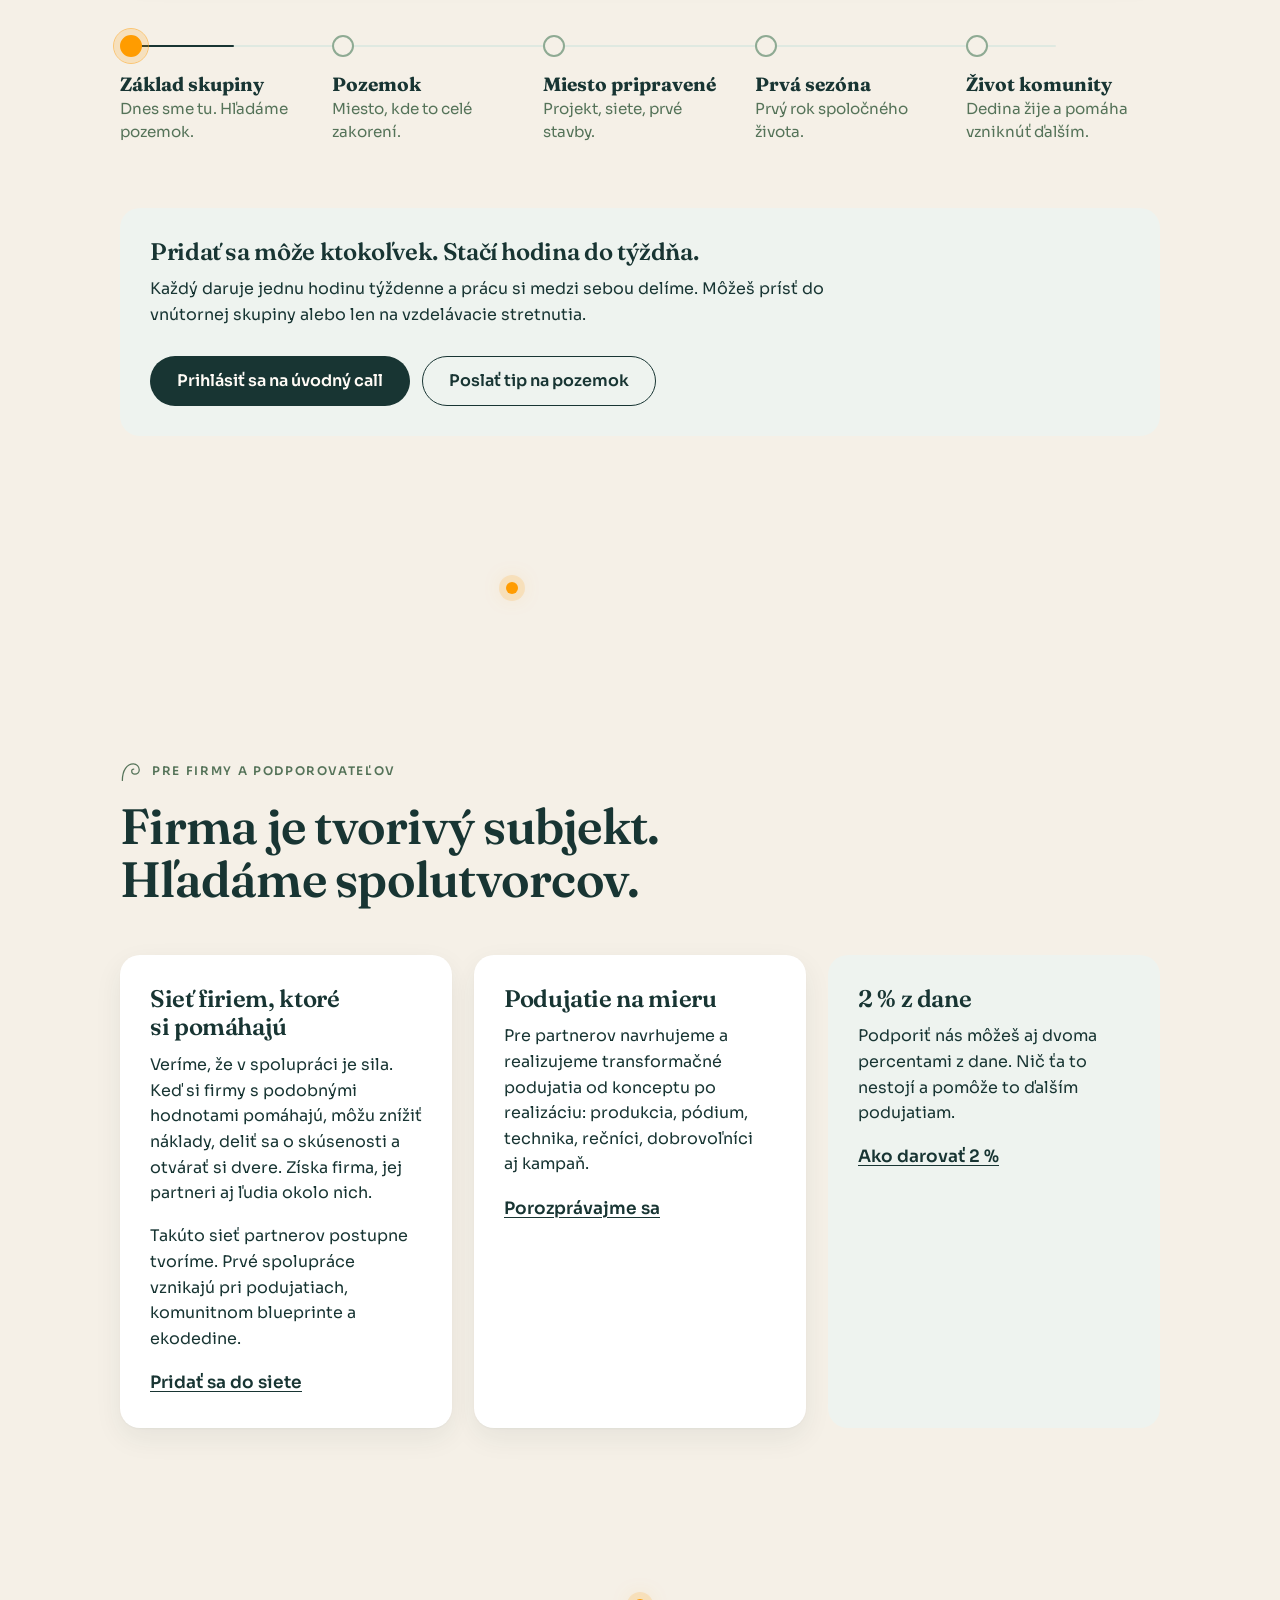
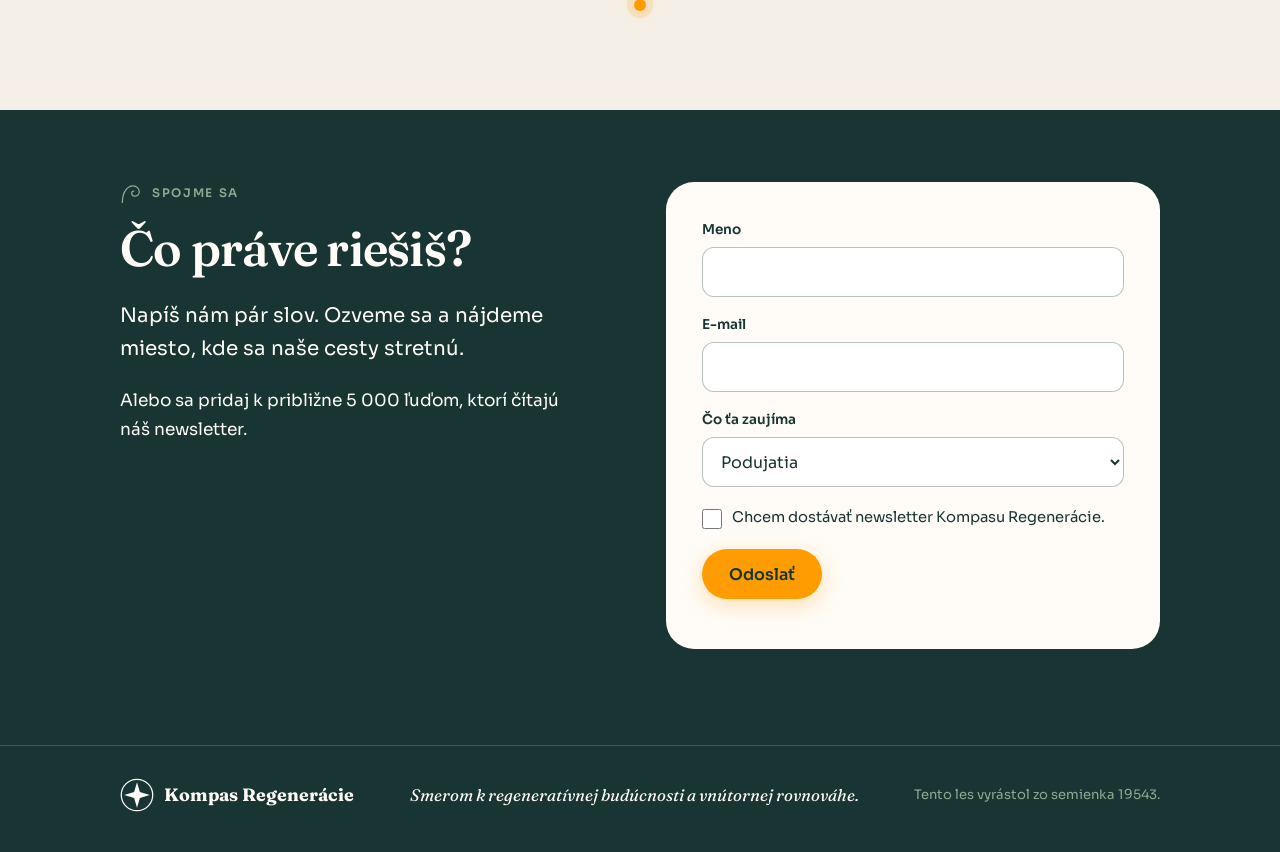
==== commit abdfd1c5: "Sekcia o diskusii: jemnejší text vo všetkých jazykoch Co-Authored-By: Claude Opus 5.5 <noreply@anthr" ====
--- a/index.html
+++ b/index.html
@@ -203,10 +203,10 @@
     </div>
 
     <div class="ako" data-rast="skupina">
-      <h3>Priestor, kde má hlas každý</h3>
+      <h3>Hovoriť môže každý</h3>
       <div>
-        <p class="uvodny">Namiesto múru medzi lektorom a publikom tvoríme priestor, kde sa môže vyjadriť každý. Naše podujatia sú skôr komunitné stretnutia: spájajú ľudí so spoločným záujmom, aby si vymenili pohľady a spojili sily.</p>
-        <p>Ku každému podujatiu pripravujeme nadväzujúci program, aby sa inšpirácia premenila na trvalú zmenu.</p>
+        <p class="uvodny">Na našich podujatiach dávame slovo aj publiku. Po programe nasleduje diskusia, v ktorej sa môžeš pýtať alebo sa podeliť o svoj pohľad. A ak chceš len počúvať, aj to je v poriadku.</p>
+        <p>Pre tých, ktorí chcú ísť ďalej, pripravujeme nadväzujúci program.</p>
       </div>
     </div>
   </div>
--- a/assets/kompas.css
+++ b/assets/kompas.css
@@ -425,7 +425,8 @@
    MOBILNÉ MENU · tri čiarky a vysúvací panel
    ========================================================= */
 .menu-tl{display:none;position:relative;width:44px;height:44px;margin-right:-8px;border:0;border-radius:12px;background:transparent;color:var(--les);cursor:pointer}
-.menu-tl span{position:absolute;left:12px;right:12px;height:2px;border-radius:2px;background:currentColor;transition:transform .3s var(--krivka),opacity .2s}
+.menu-tl::before{content:"";position:absolute;inset:4px;border:1.5px solid currentColor;border-radius:10px}   /* rámik okolo čiarok */
+.menu-tl span{position:absolute;left:14px;right:14px;height:2px;border-radius:2px;background:currentColor;transition:transform .3s var(--krivka),opacity .2s}
 .menu-tl span:nth-child(1){top:15px}.menu-tl span:nth-child(2){top:21px}.menu-tl span:nth-child(3){top:27px}
 .menu-tl[aria-expanded="true"] span:nth-child(1){transform:translateY(6px) rotate(45deg)}
 .menu-tl[aria-expanded="true"] span:nth-child(2){opacity:0}
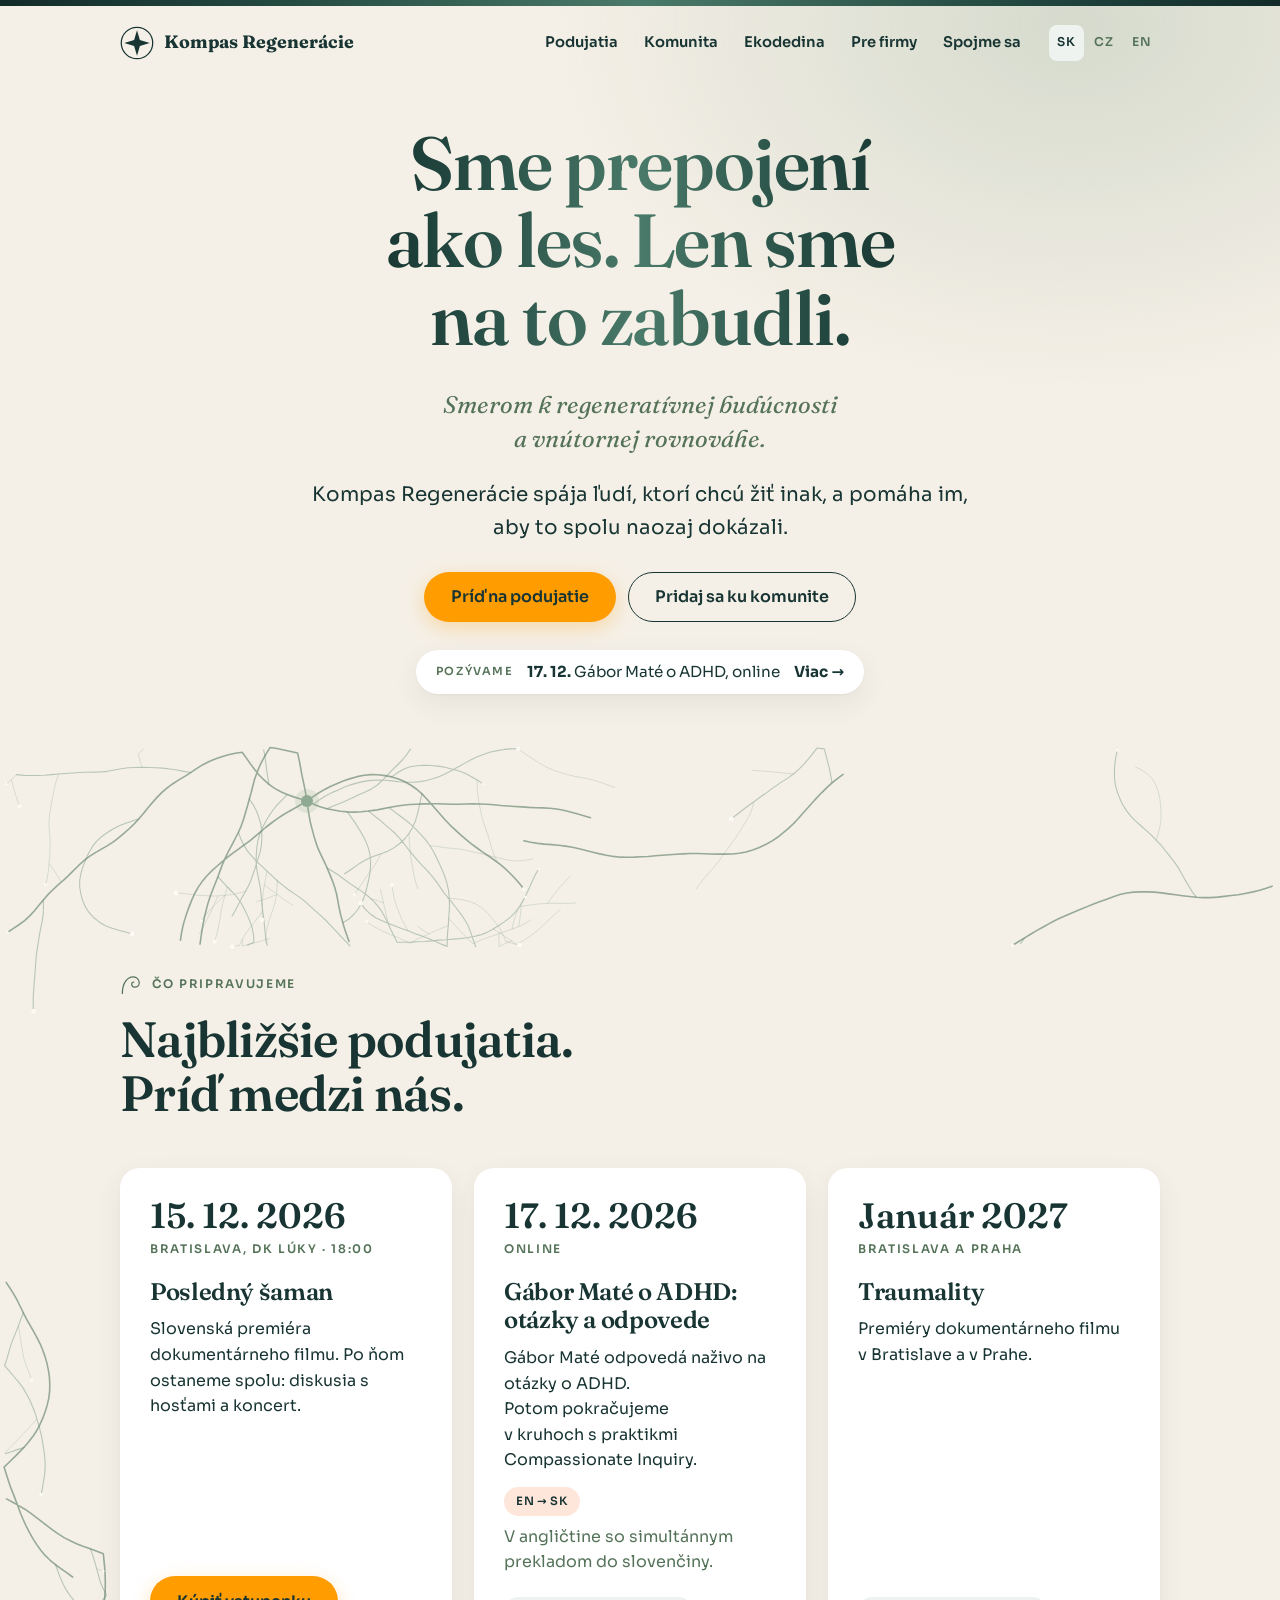
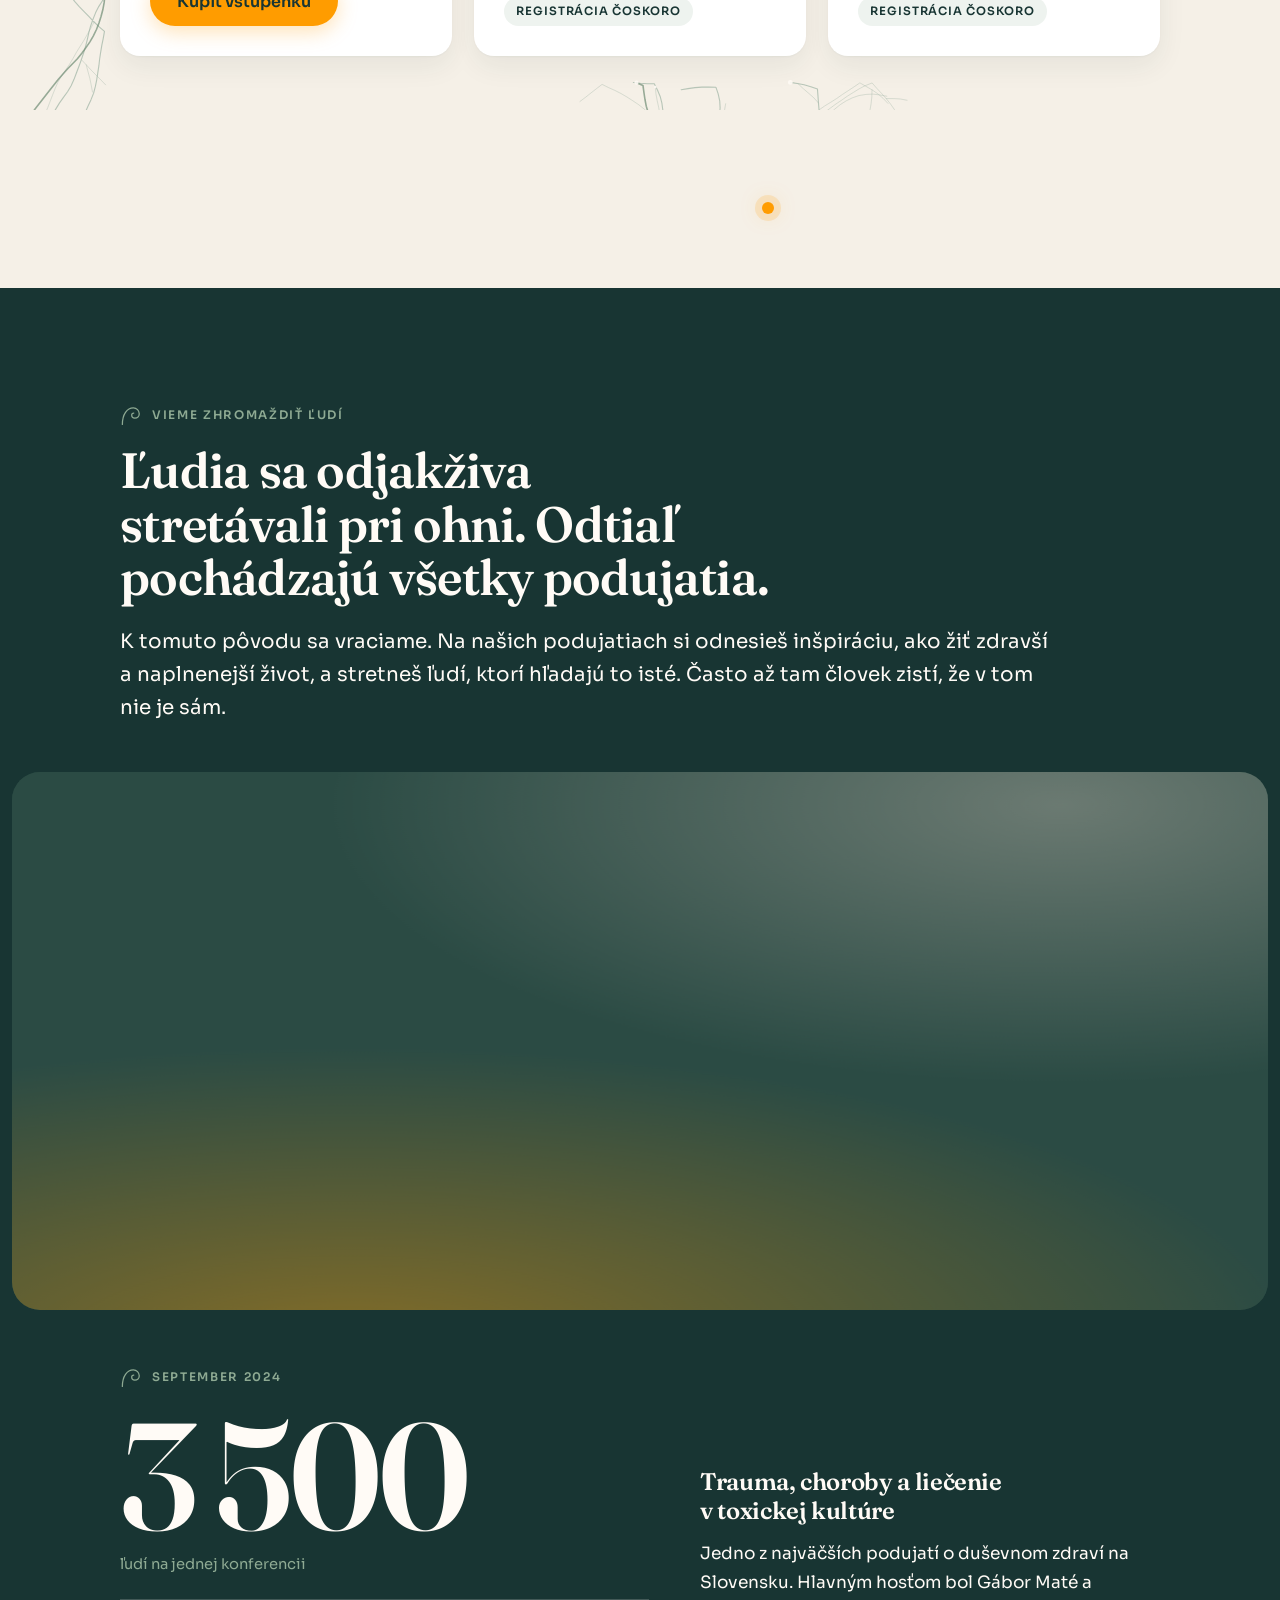
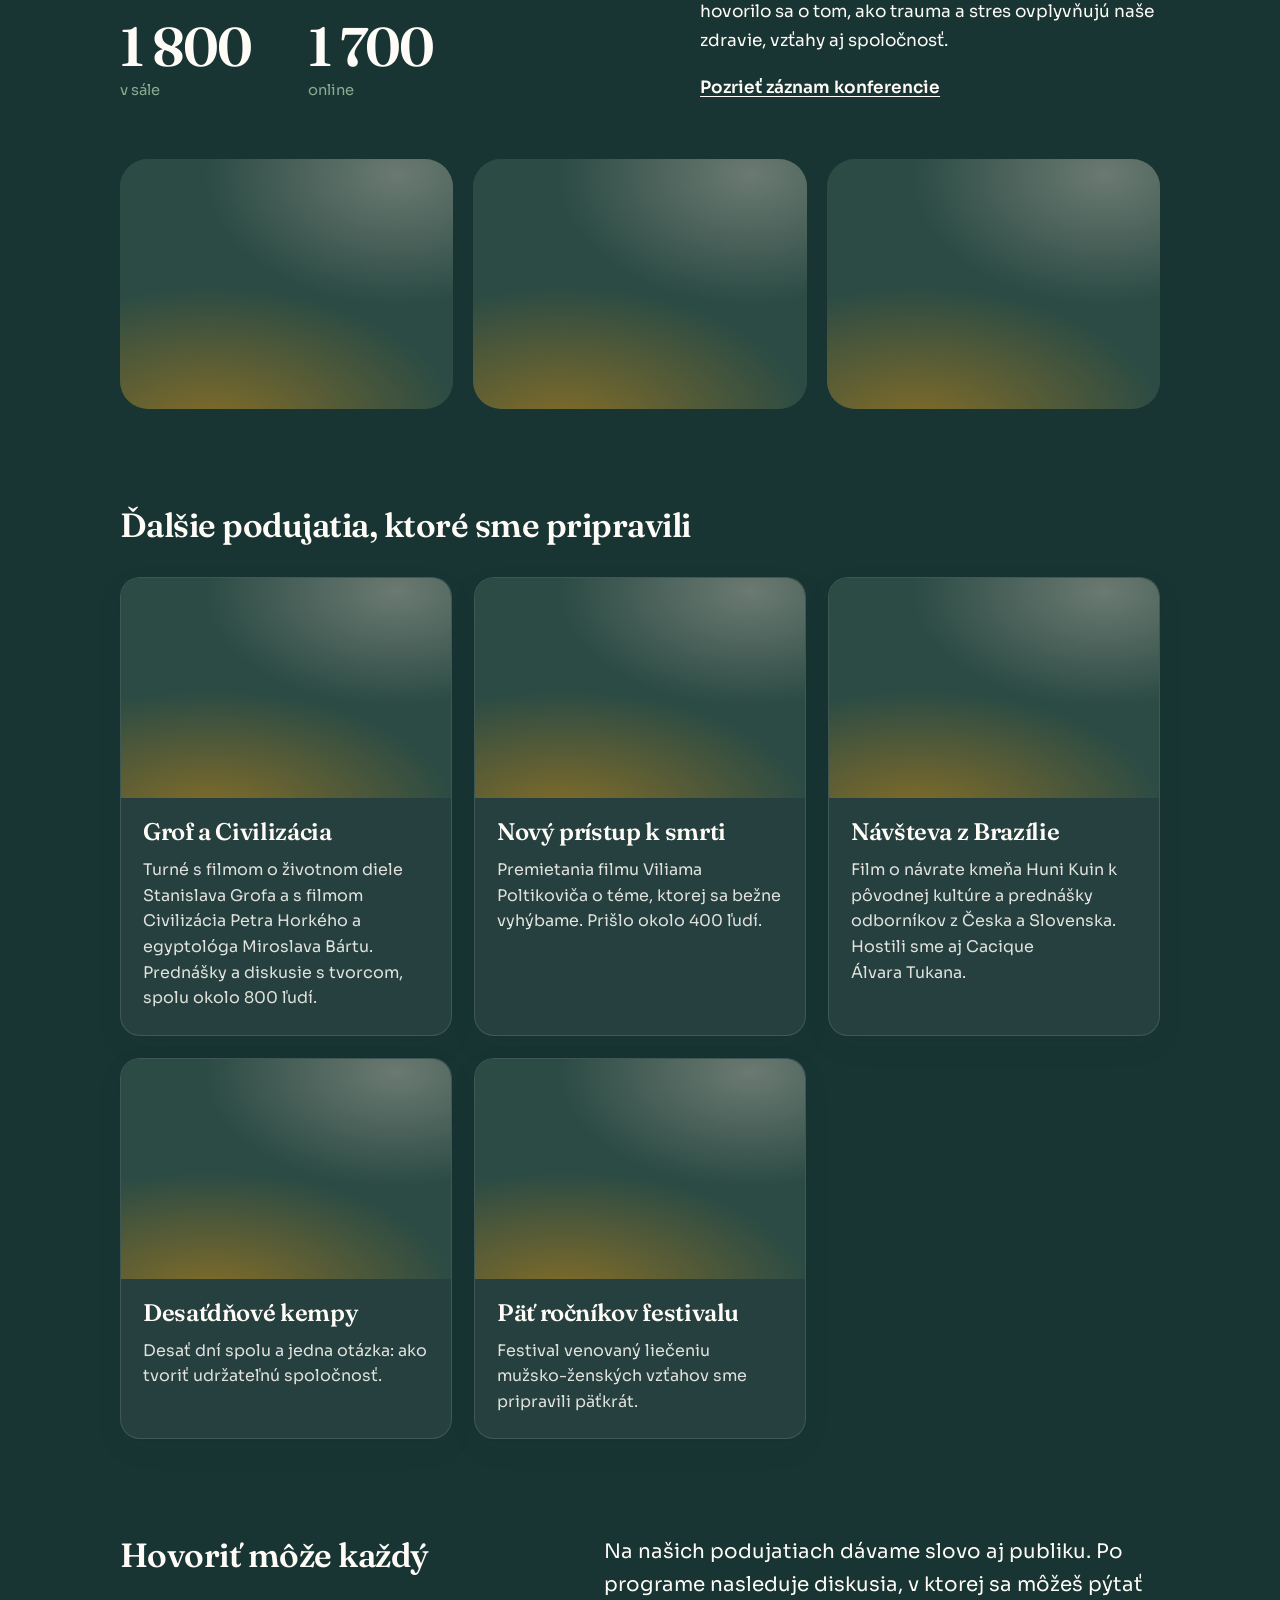
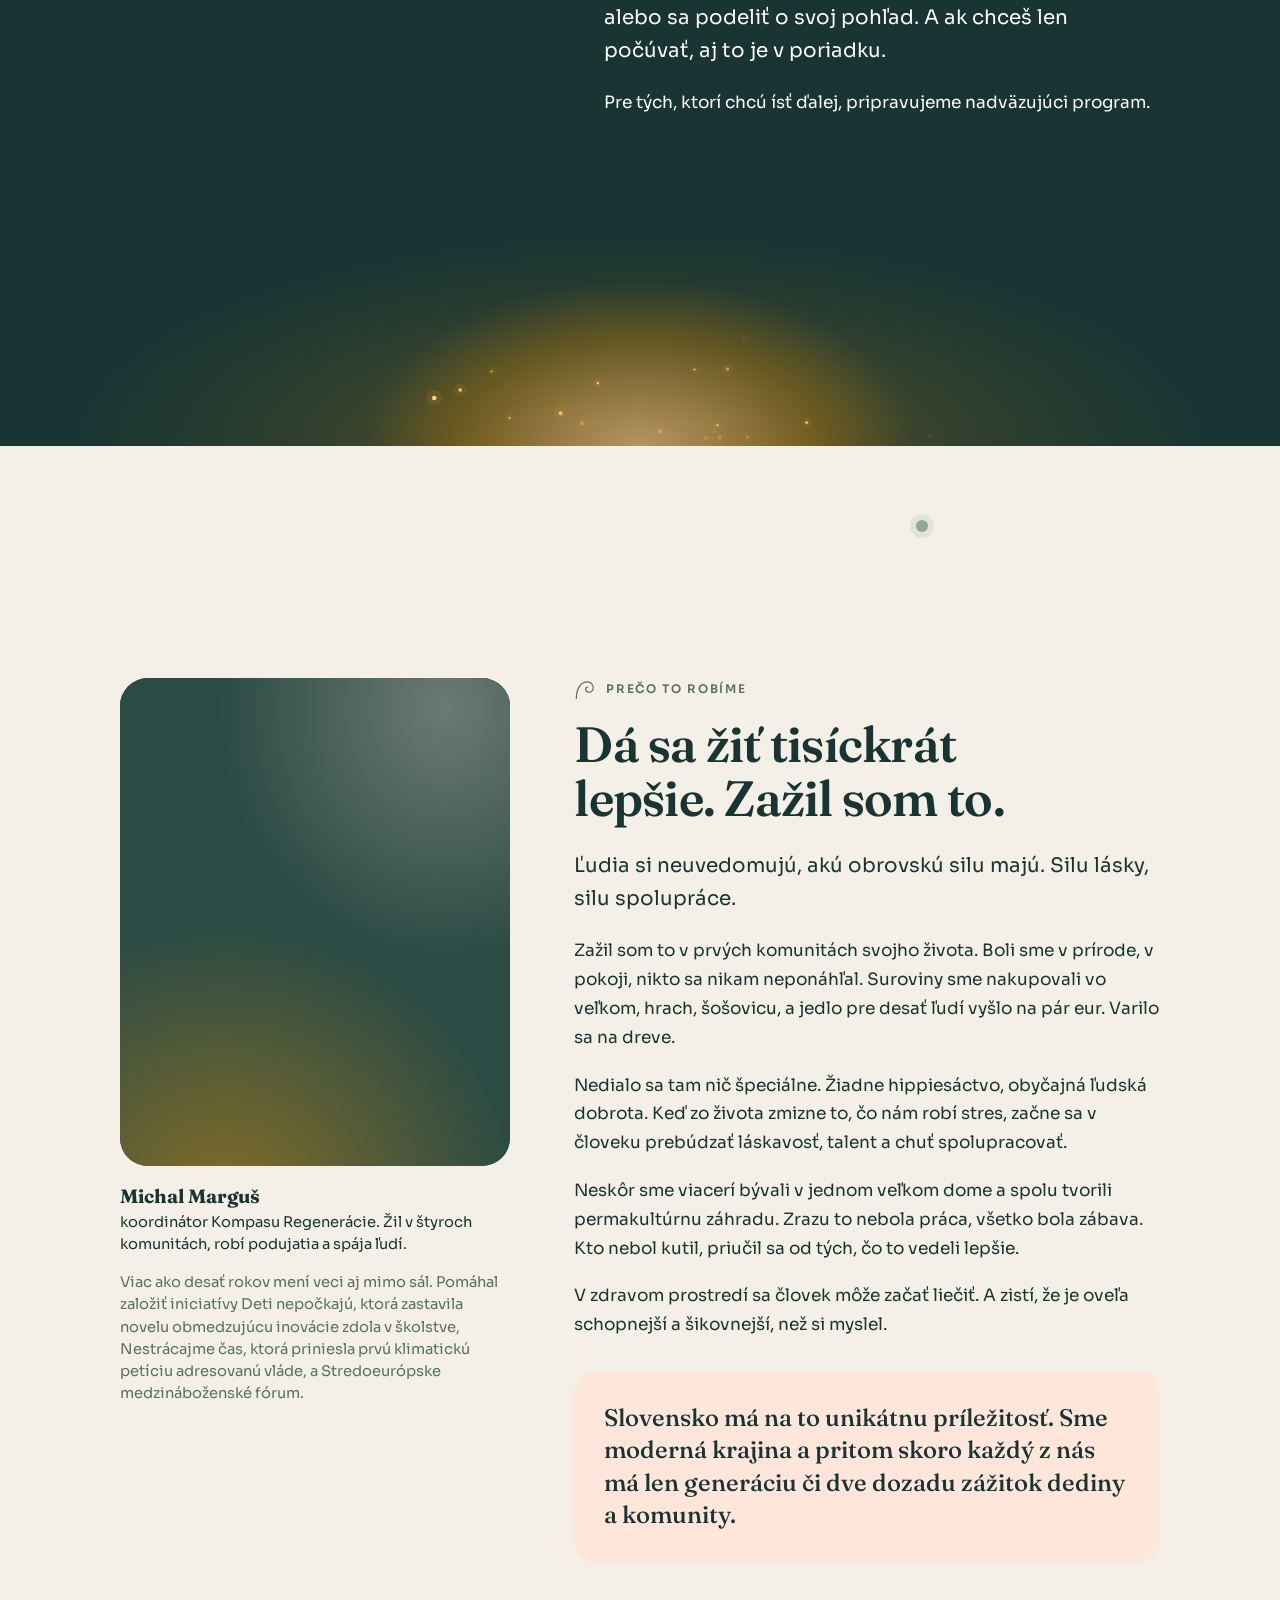
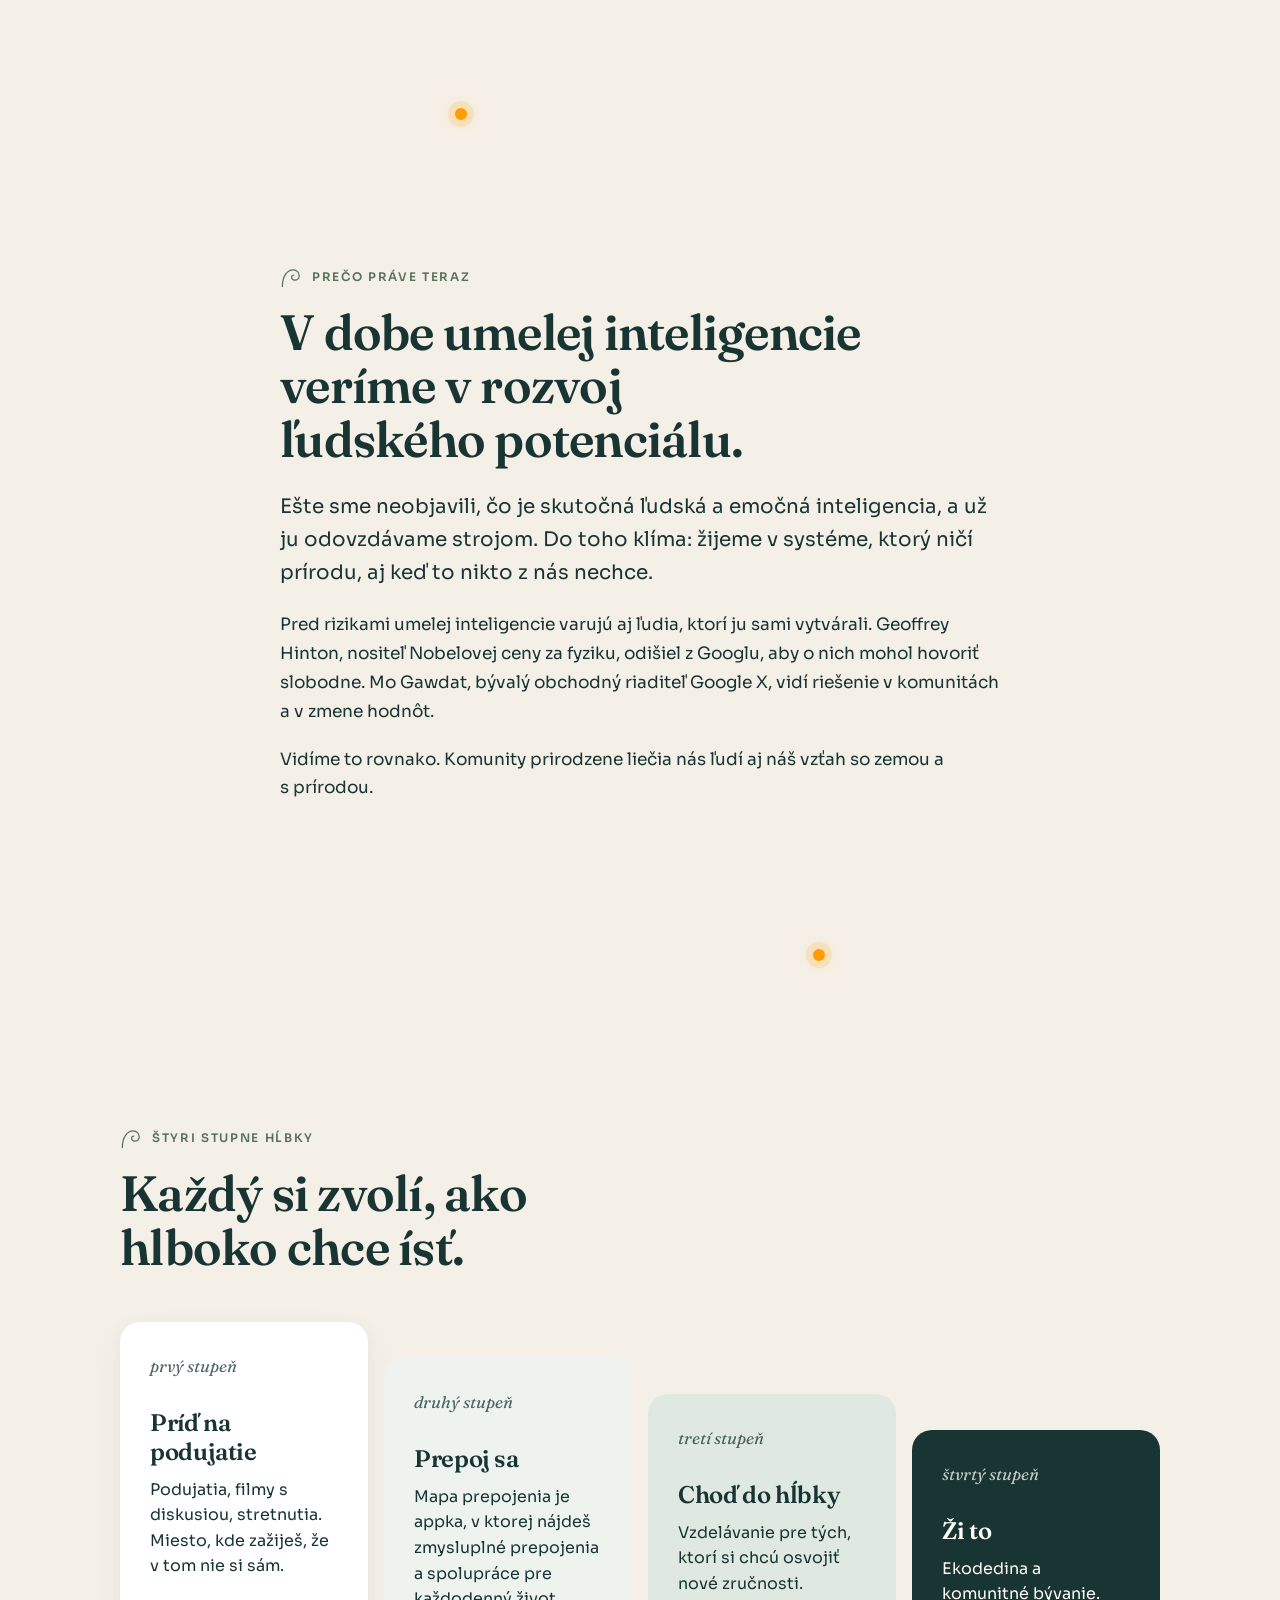
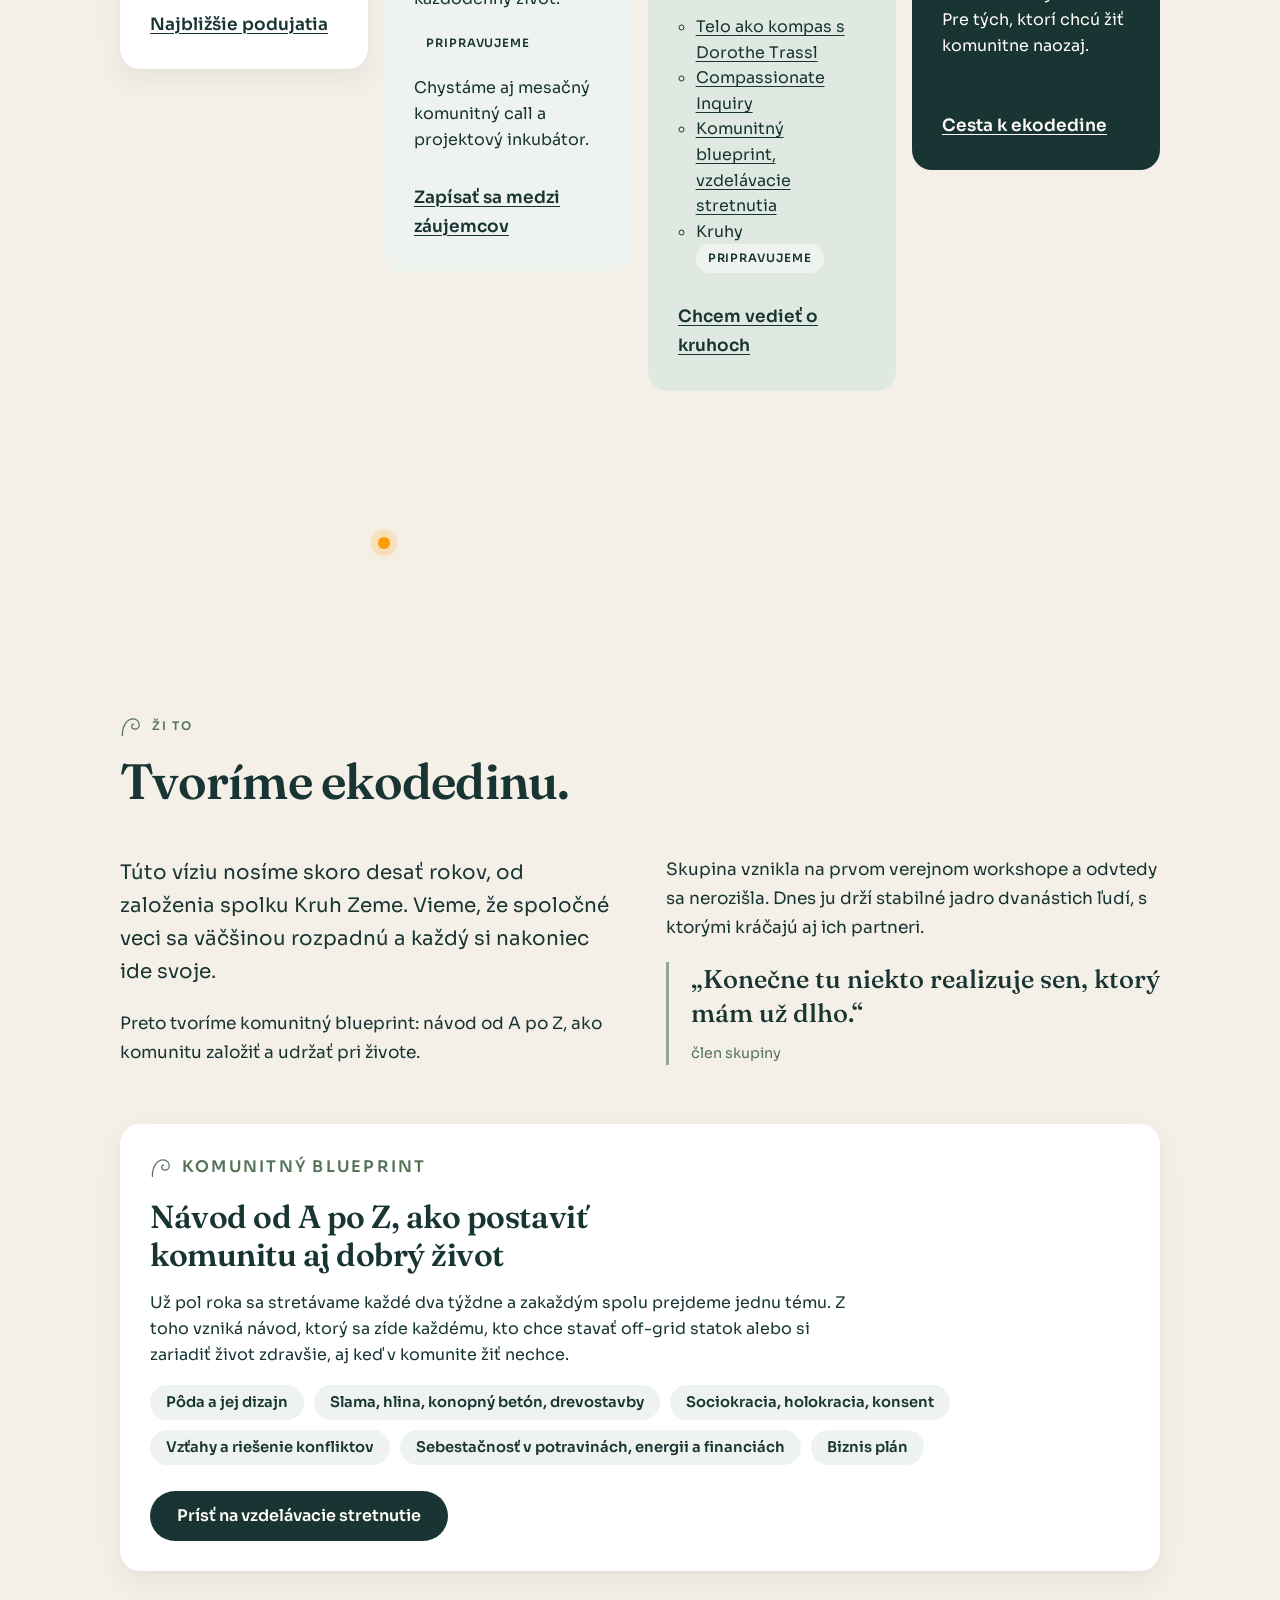
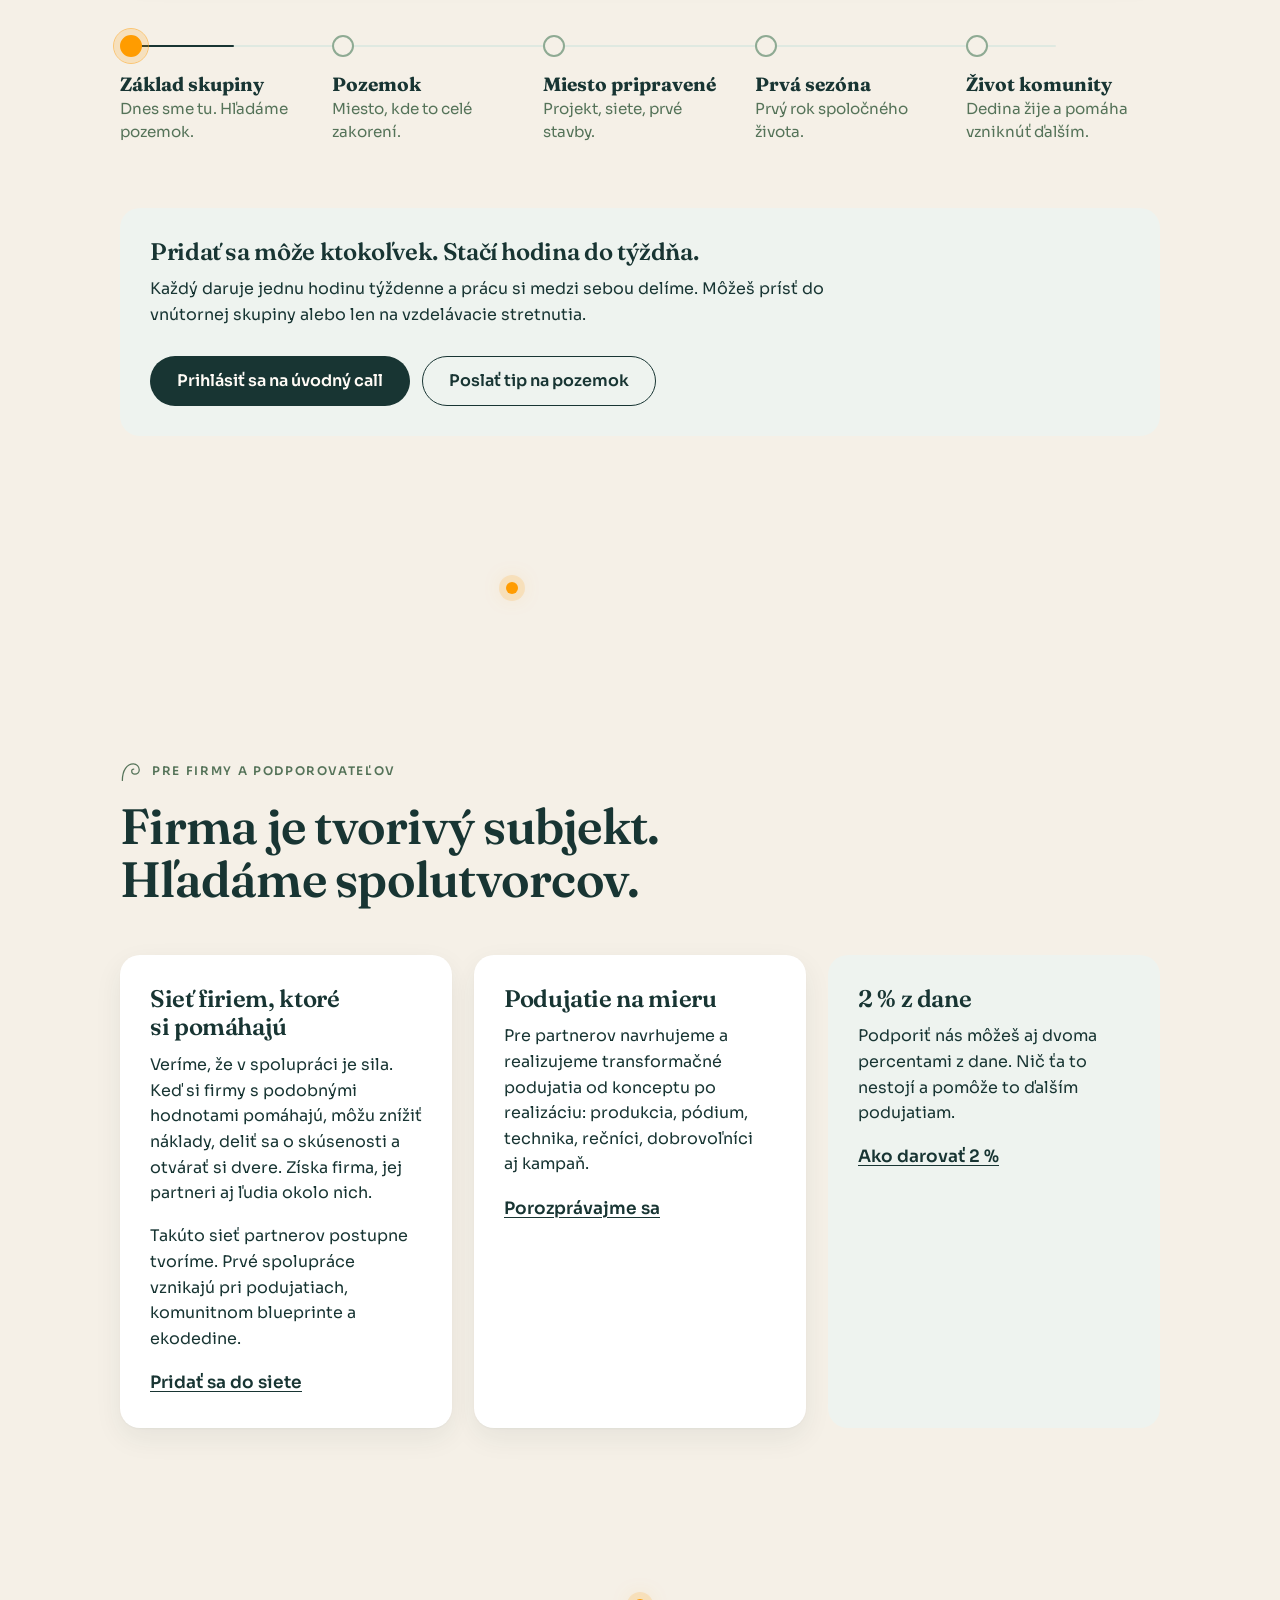
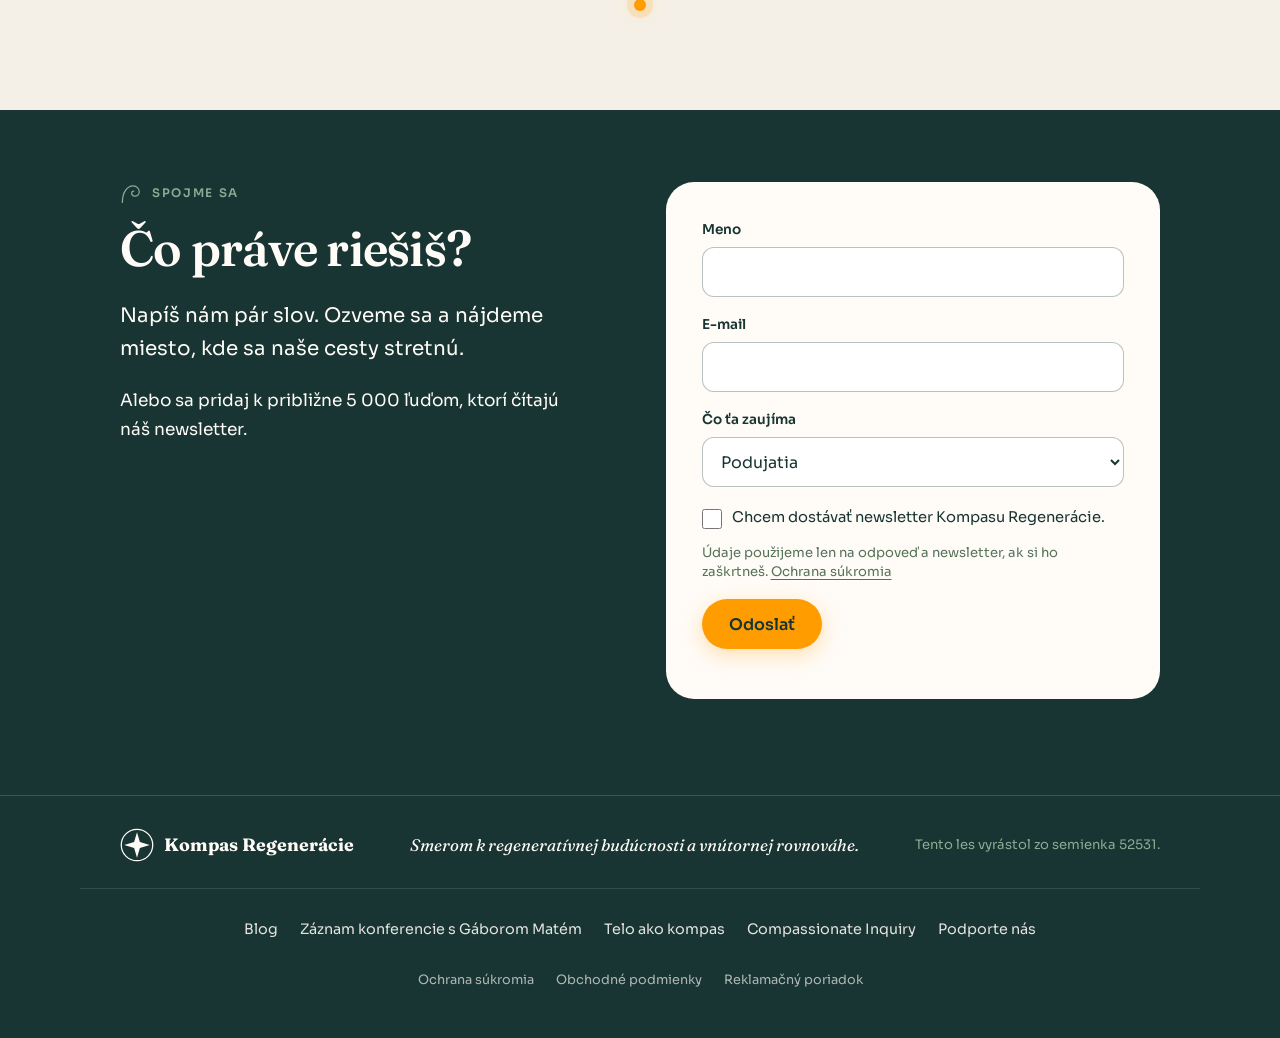
==== commit ae4dc18e: "Pätička s odkazmi na podstránky starého webu, ochrana súkromia pri formulári, ručné zverejnenie na h" ====
--- a/index.html
+++ b/index.html
@@ -416,6 +416,7 @@
         <option value="ine">Iné</option>
       </select>
       <label class="suhlas"><input type="checkbox" name="newsletter" value="1"> Chcem dostávať newsletter Kompasu Regenerácie.</label>
+      <p class="gdpr">Údaje použijeme len na odpoveď a newsletter, ak si ho zaškrtneš. <a href="https://kompasregeneracie.sk/ochrana-sukromia/">Ochrana súkromia</a></p>
       <button class="tl tl--hlavne" type="submit">Odoslať</button>
       <p class="formular__sprava" role="status" aria-live="polite"></p>
     </form>
@@ -430,6 +431,21 @@
       <p class="tagline">Smerom k&nbsp;regeneratívnej budúcnosti a&nbsp;vnútornej rovnováhe.</p>
       <p class="semienko no-js-skry">Tento les vyrástol zo semienka <span data-semienko>…</span>.</p>
     </div>
+    <!-- ODKAZY NA STARÝ WEB · podstránky, ktoré zatiaľ bežia na WordPresse -->
+    <div class="obal paticka__odkazy">
+      <nav aria-label="Ďalšie stránky">
+        <a href="https://kompasregeneracie.sk/blog/">Blog</a>
+        <a href="https://kompasregeneracie.sk/gabor-mate/">Záznam konferencie s Gáborom Matém</a>
+        <a href="https://kompasregeneracie.sk/telo-ako-kompas/">Telo ako kompas</a>
+        <a href="https://kompasregeneracie.sk/projekty/compassionate-inquiry/">Compassionate Inquiry</a>
+        <a href="https://kompasregeneracie.sk/podporte-nas/">Podporte nás</a>
+      </nav>
+      <nav class="paticka__pravne" aria-label="Právne informácie">
+        <a href="https://kompasregeneracie.sk/ochrana-sukromia/">Ochrana súkromia</a>
+        <a href="https://kompasregeneracie.sk/vseobecne-obchodne-podmienky/">Obchodné podmienky</a>
+        <a href="https://kompasregeneracie.sk/reklamacny-poriadok/">Reklamačný poriadok</a>
+      </nav>
+    </div>
   </footer>
 </section>
 
--- a/assets/kompas.css
+++ b/assets/kompas.css
@@ -445,3 +445,11 @@
 .mobilne-menu .jazyky{justify-content:center;margin-top:18px;font-size:.85rem}
 .mobilne-menu .jazyky a{min-height:44px;padding:0 14px}
 @media (min-width:641px){.mobilne-menu{display:none!important}}
+
+/* pätička: odkazy na podstránky starého webu a právne informácie */
+.paticka__odkazy{margin-top:26px;padding-top:22px;border-top:1px solid rgba(255,251,246,.12);display:flex;flex-direction:column;gap:12px;align-items:flex-start}
+.paticka__odkazy nav{display:flex;flex-wrap:wrap;gap:6px 22px}
+.paticka__odkazy a{color:var(--krem);text-decoration:none;opacity:.88;padding:6px 0}
+.paticka__odkazy a:hover{opacity:1;text-decoration:underline}
+.paticka__pravne a{font-size:.8rem;opacity:.66}
+.formular .gdpr{font-size:.82rem;line-height:1.45;margin:-6px 0 18px;color:var(--salvia-text)}
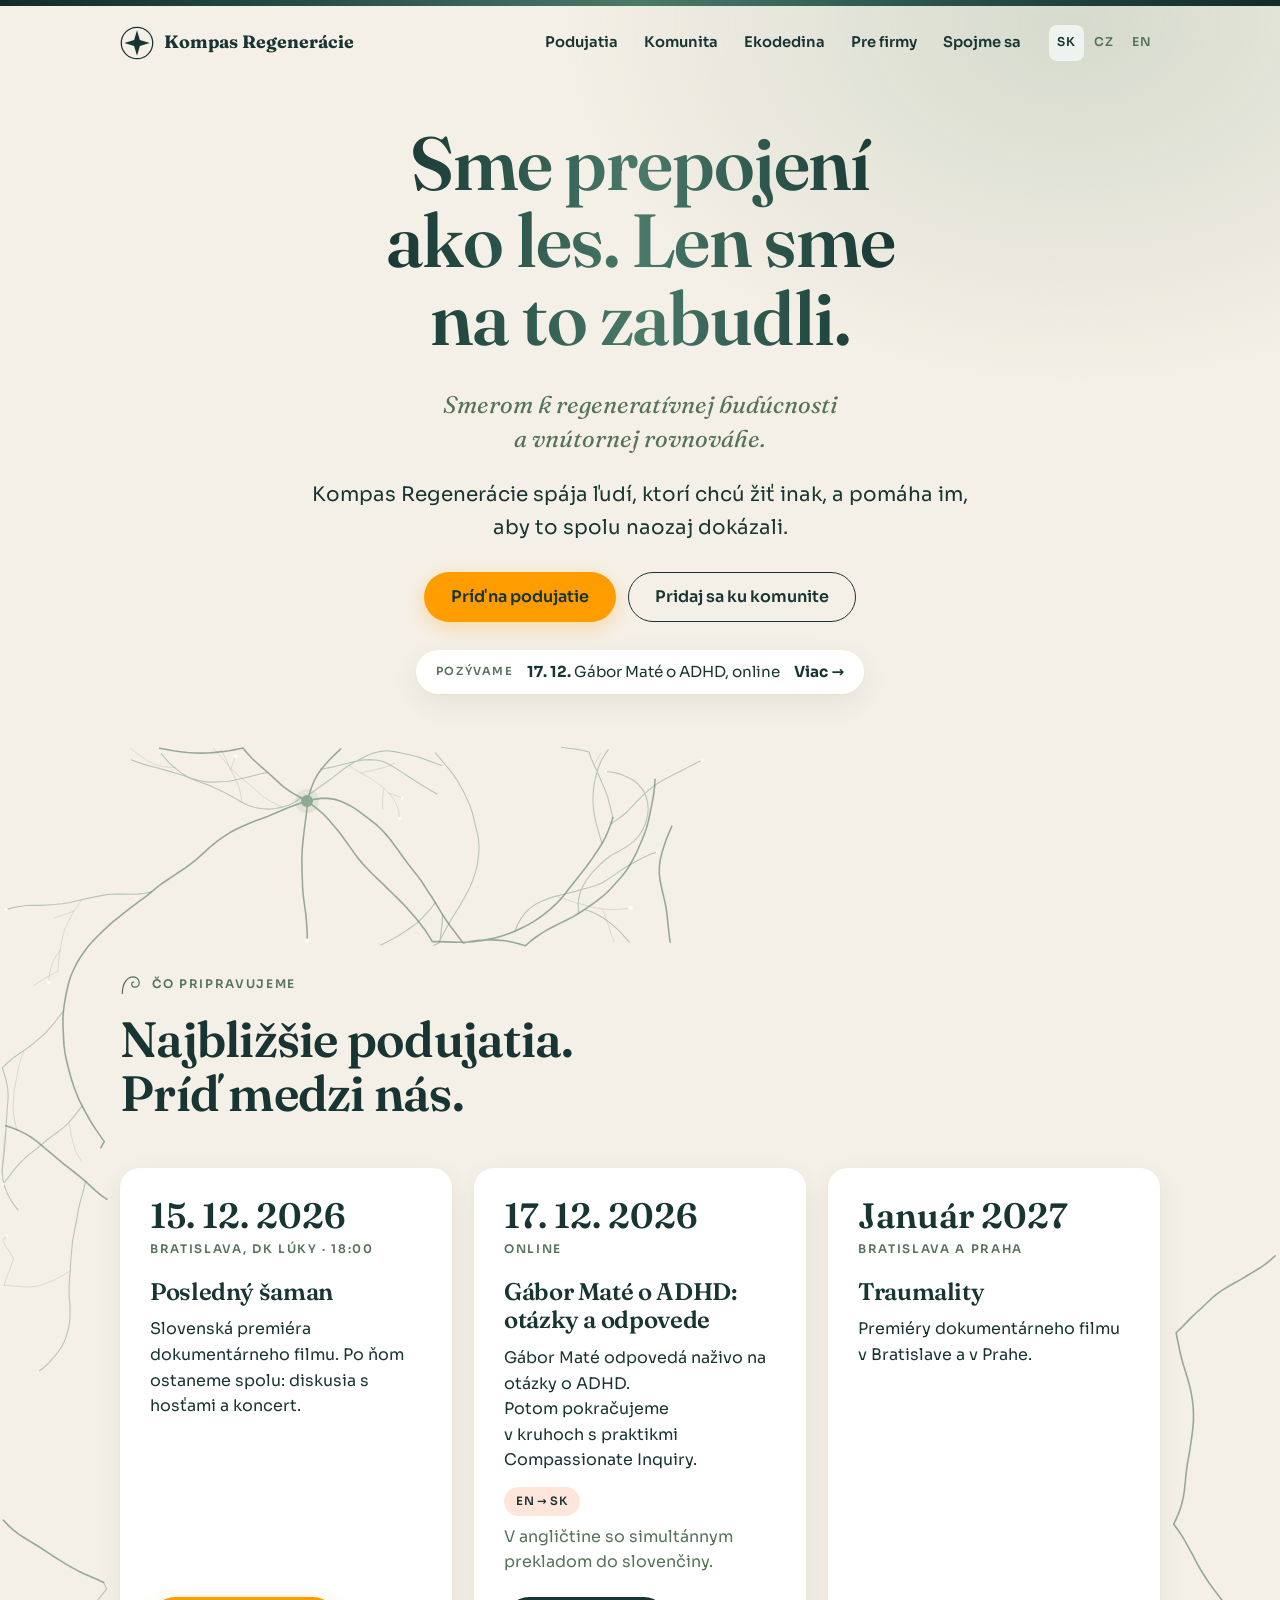
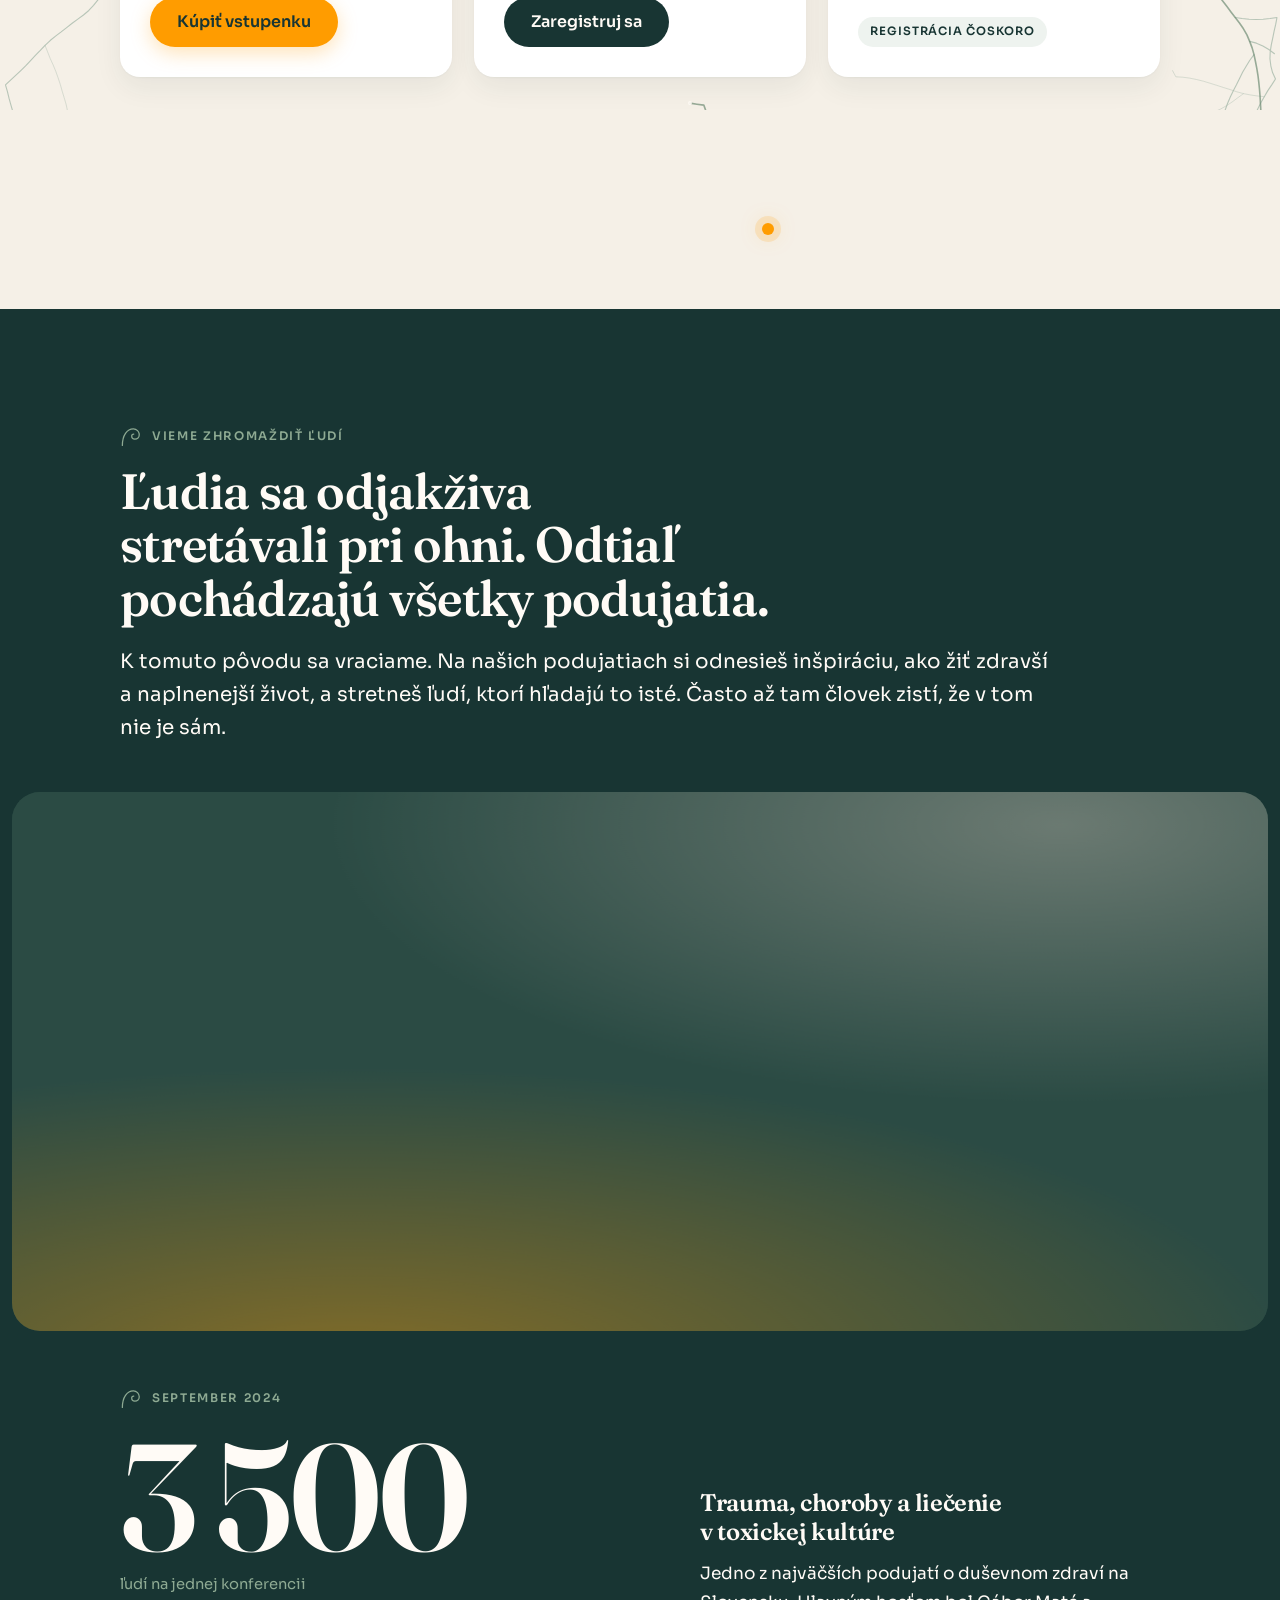
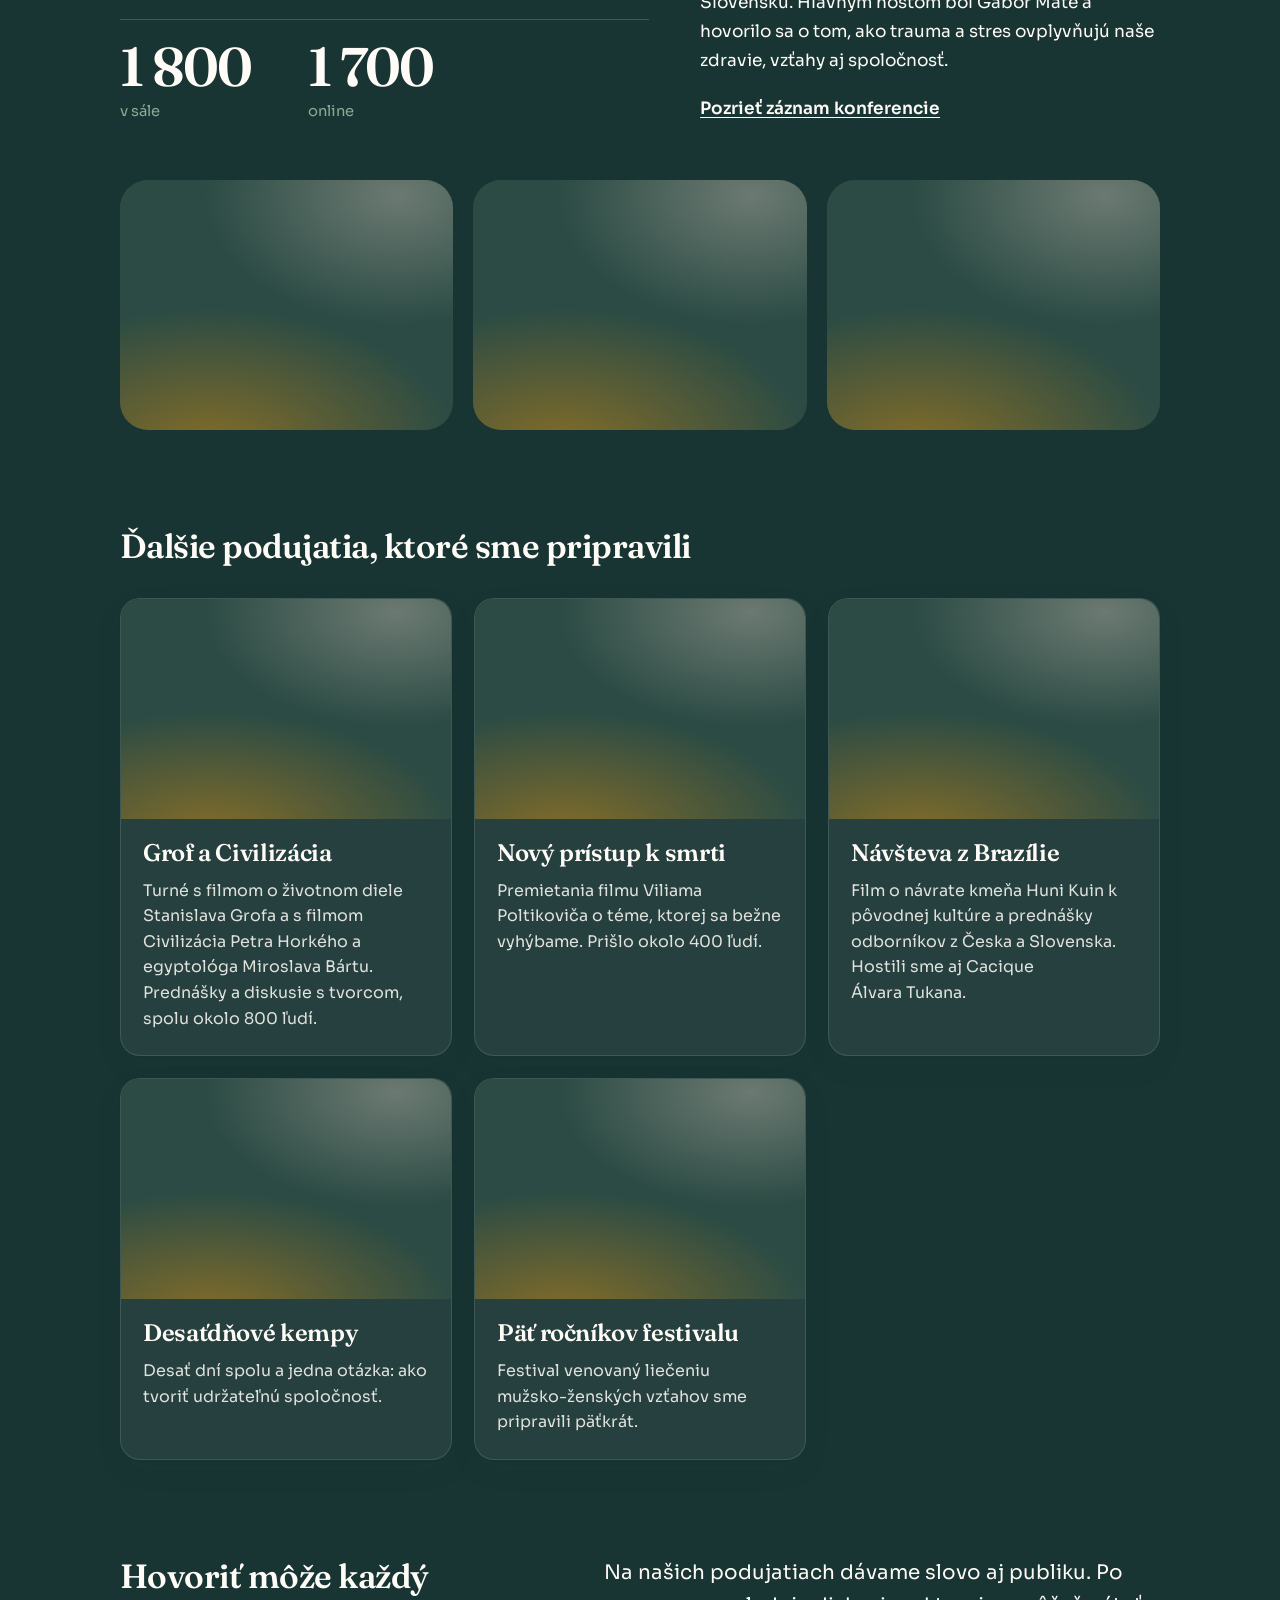
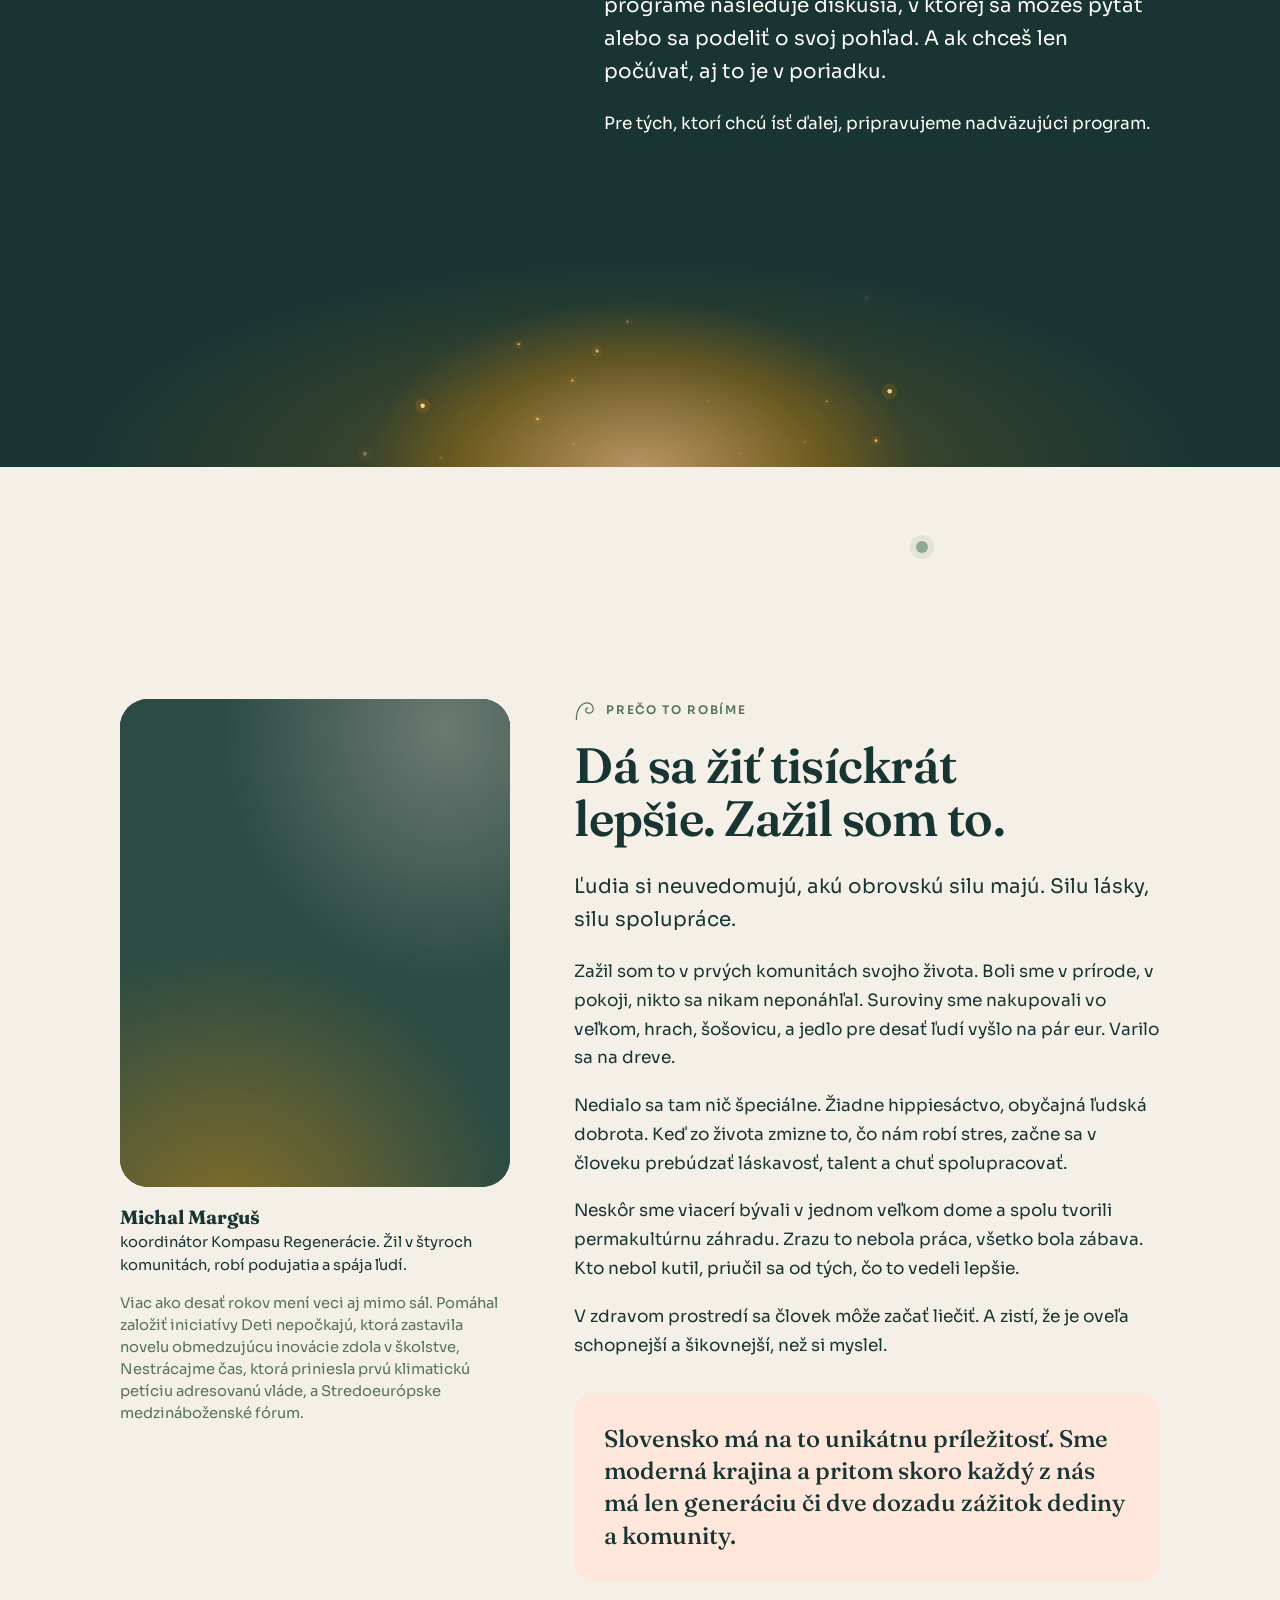
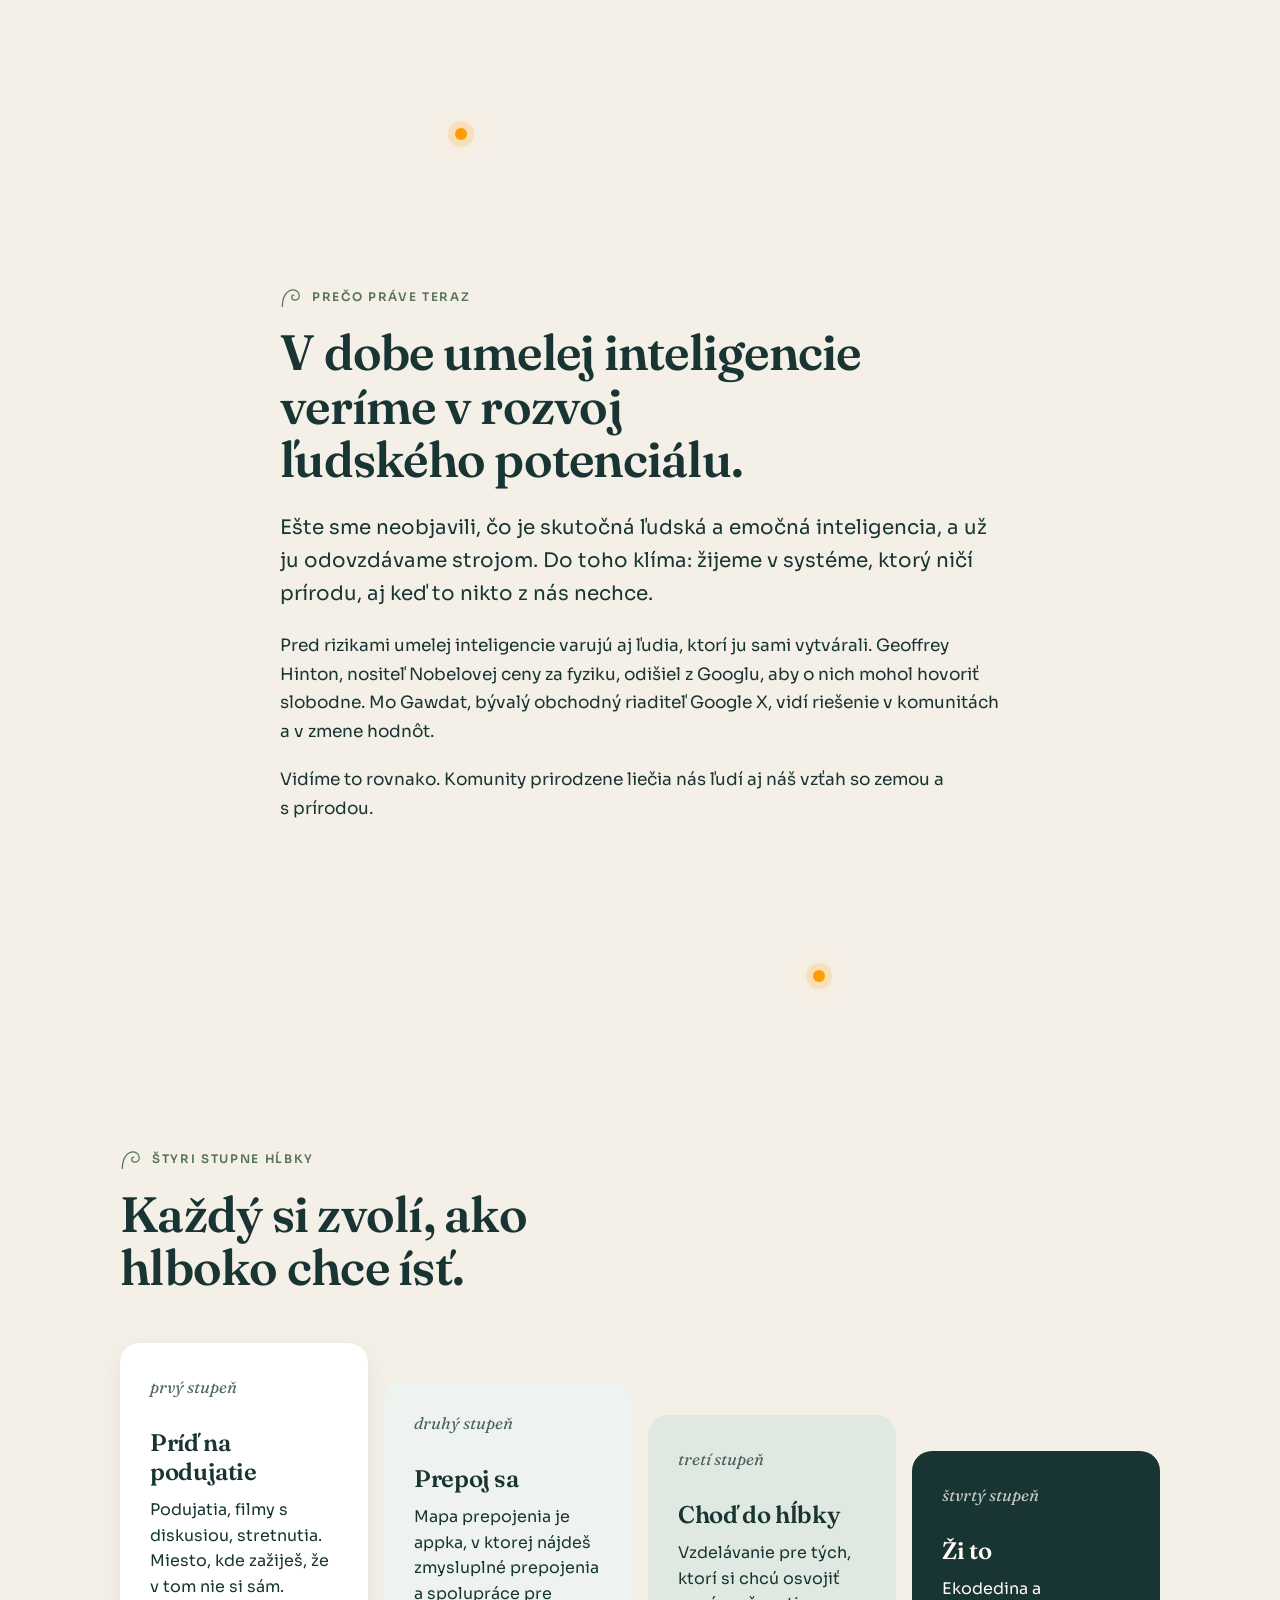
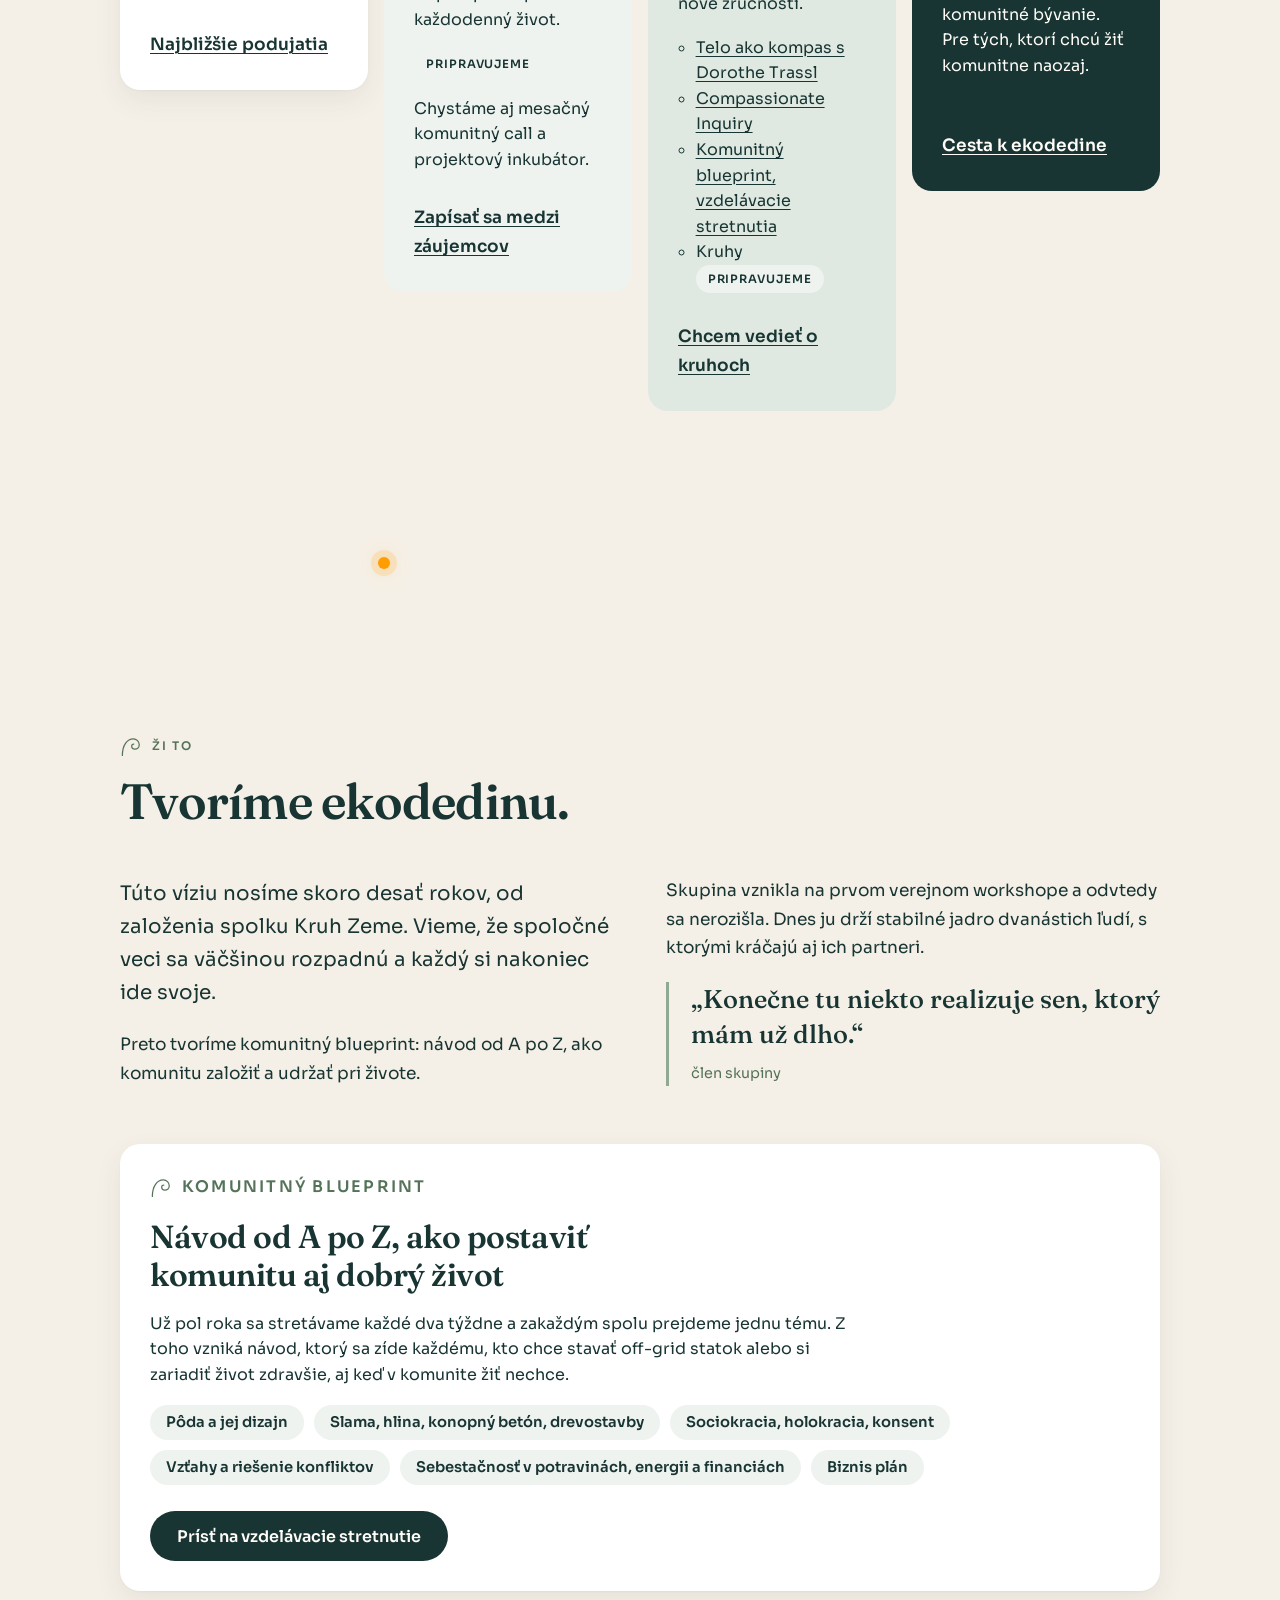
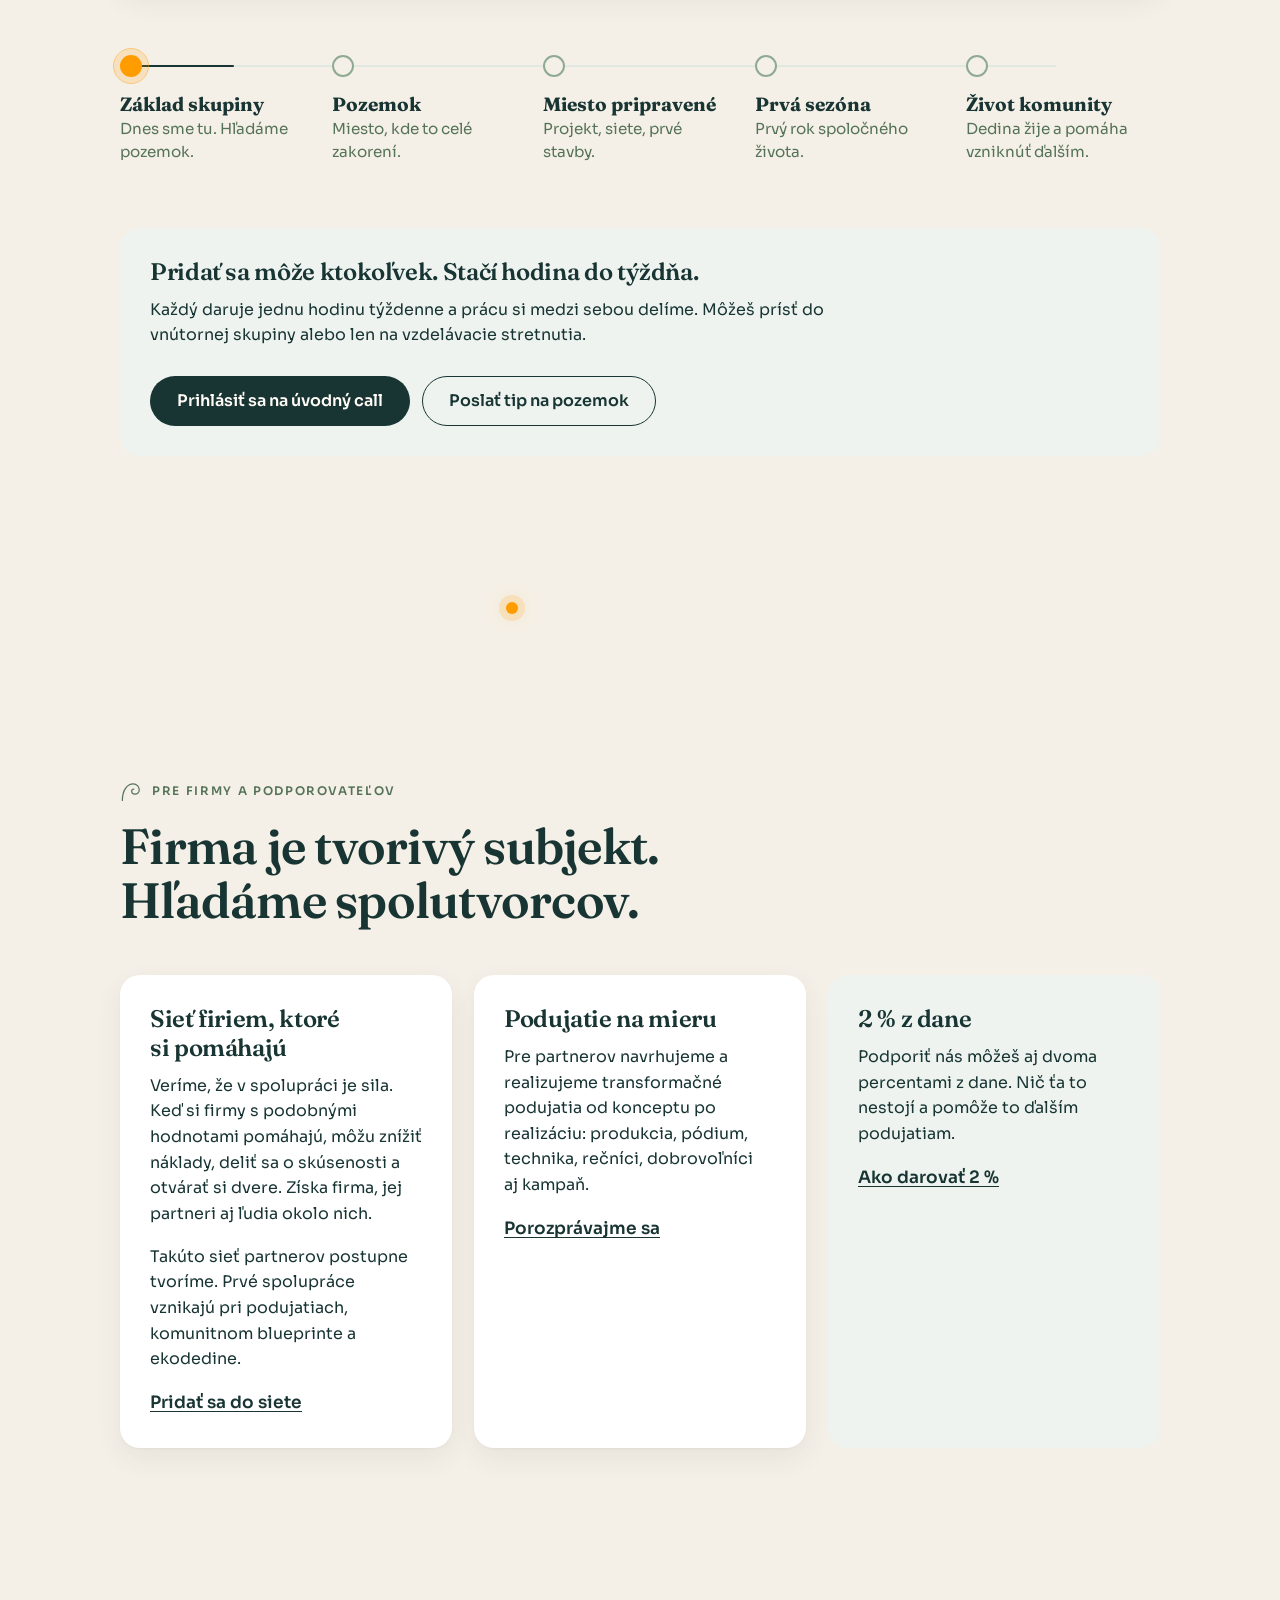
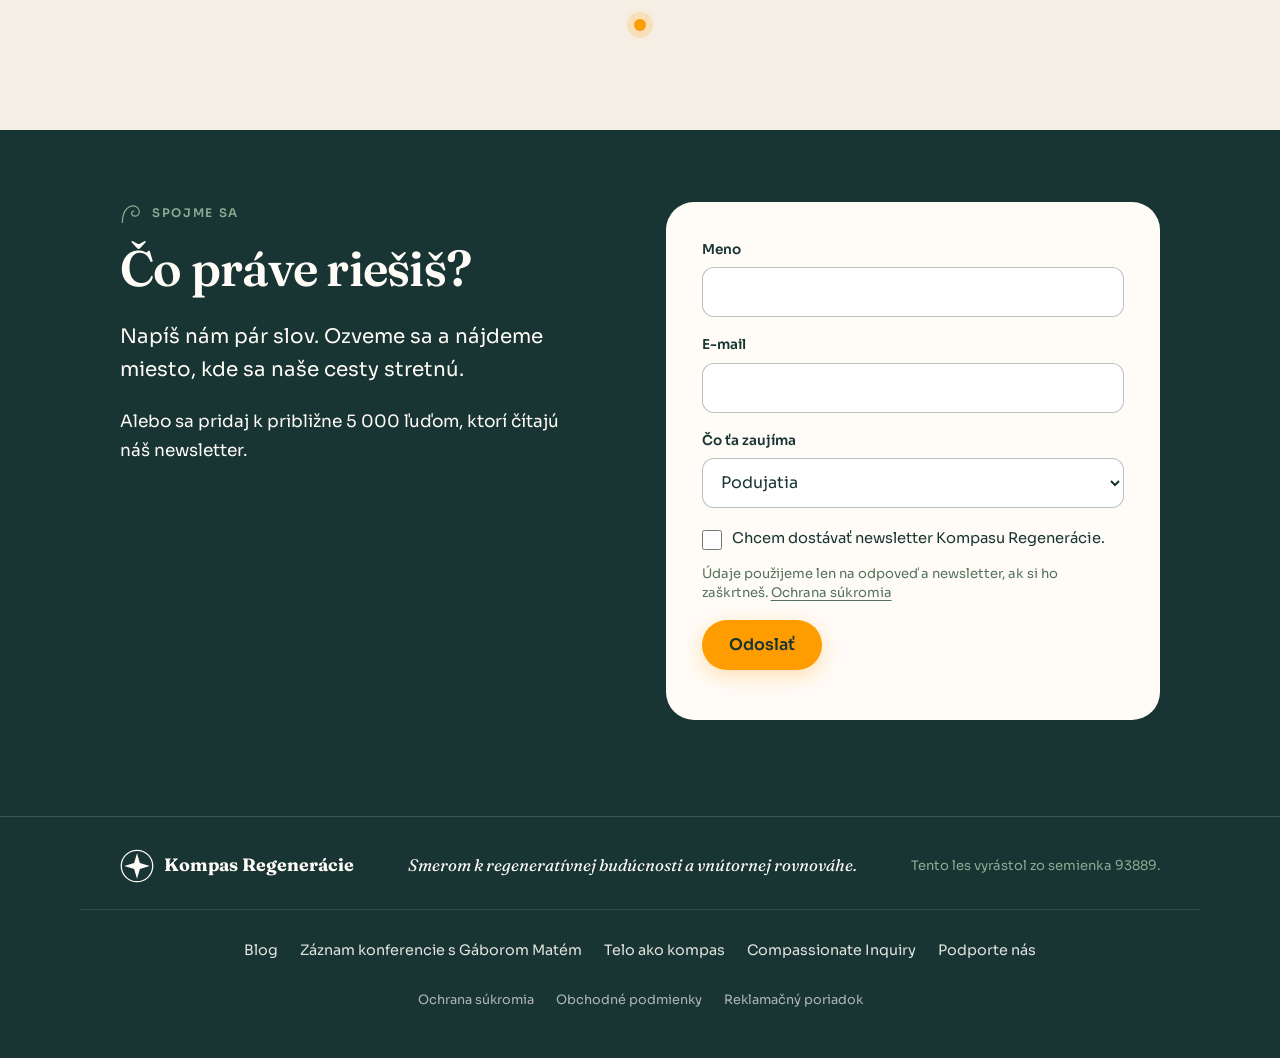
==== commit 98f18683: "Podstránka Gábor Maté o ADHD (gabor-qa) s registračným formulárom, odkaz z karty na úvodnej stránke " ====
--- a/index.html
+++ b/index.html
@@ -91,10 +91,10 @@
       <a class="tl tl--druhe" href="#spojme-sa" data-tema="komunita">Pridaj sa ku komunite</a>
     </div>
     <!-- POZÝVAME · pásik s jedným hlavným podujatím; keď nič nie je v pláne, celý odstrániť -->
-    <a class="najblizsie" href="#pripravujeme">
+    <a class="najblizsie" href="gabor-qa/">
       <span class="najblizsie__stitok">Pozývame</span>
       <span class="najblizsie__text"><strong>17. 12.</strong> Gábor Maté o ADHD, online</span>
-      <span class="najblizsie__akcia">Viac →</span><!-- keď bude registrácia: href na registráciu a text „Registrovať →“ -->
+      <span class="najblizsie__akcia">Viac →</span>
     </a>
   </div>
 </section>
@@ -122,8 +122,7 @@
         <h3>Gábor Maté o ADHD: otázky a odpovede</h3>
         <p>Gábor Maté odpovedá naživo na otázky o ADHD. Potom pokračujeme v kruhoch s praktikmi Compassionate Inquiry.</p>
         <p class="preklad-info"><span class="cip">EN → SK</span> V angličtine so simultánnym prekladom do slovenčiny.</p>
-        <!-- REGISTRÁCIA: keď bude odkaz, nahradiť riadok nižšie týmto: <a class="tl tl--tmave" href="ODKAZ">Registrovať sa</a> -->
-        <span class="cip cip--coskoro">Registrácia čoskoro</span>
+        <a class="tl tl--tmave" href="gabor-qa/">Zaregistruj sa</a>
       </article>
       <article class="karta podujatie">
         <span class="termin">Január 2027</span>
--- a/assets/kompas.css
+++ b/assets/kompas.css
@@ -453,3 +453,28 @@
 .paticka__odkazy a:hover{opacity:1;text-decoration:underline}
 .paticka__pravne a{font-size:.8rem;opacity:.66}
 .formular .gdpr{font-size:.82rem;line-height:1.45;margin:-6px 0 18px;color:var(--salvia-text)}
+
+/* =========================================================
+   PODSTRÁNKA PODUJATIA (gabor-qa/)
+   ========================================================= */
+.tl--male{min-height:42px;padding:8px 18px;font-size:.9rem}
+.h3{font-size:clamp(1.35rem,2.4vw,1.7rem)}
+.mriezka--2{grid-template-columns:repeat(auto-fit,minmax(min(100%,340px),1fr));align-items:start}
+.podujatie-uvod{padding-block:clamp(28px,5vh,64px) clamp(16px,3vh,32px)}
+.podujatie-uvod__mriezka{display:grid;gap:clamp(28px,5vw,64px);align-items:center}
+@media (min-width:900px){.podujatie-uvod__mriezka{grid-template-columns:1.2fr .8fr}}
+.podujatie-uvod h1{margin-top:6px}
+.podujatie-uvod__podnadpis{font-family:var(--pismo-nadpis);font-style:italic;font-size:clamp(1.3rem,2.6vw,1.8rem);color:var(--salvia-text);margin:10px 0 22px}
+.podujatie-uvod .uvodny{margin-bottom:14px;max-width:52ch}
+.podujatie-uvod .preklad-info{margin-top:18px}
+.podujatie-uvod .foto{max-width:440px;width:100%;justify-self:center}
+.program{list-style:none;padding:0;margin:14px 0 0;display:grid;gap:16px}
+.program li{display:grid;gap:4px}
+.program__cas{font-family:var(--pismo-nadpis);font-weight:600;font-size:1.15rem}
+.prakticky{margin:10px 0 0;padding-left:1.1em;display:grid;gap:8px;line-height:1.55}
+.kruhy-miesta{margin-top:20px;font-weight:600}
+.formular .volba{border:0;padding:0;margin:4px 0 14px}
+.formular .volba legend{font-size:.85rem;font-weight:600;margin-bottom:8px;padding:0}
+.formular .volba .suhlas{margin:0 0 6px}
+.stranka-podujatia h2{margin-bottom:16px}
+.stranka-podujatia .tma h2{margin-bottom:10px}
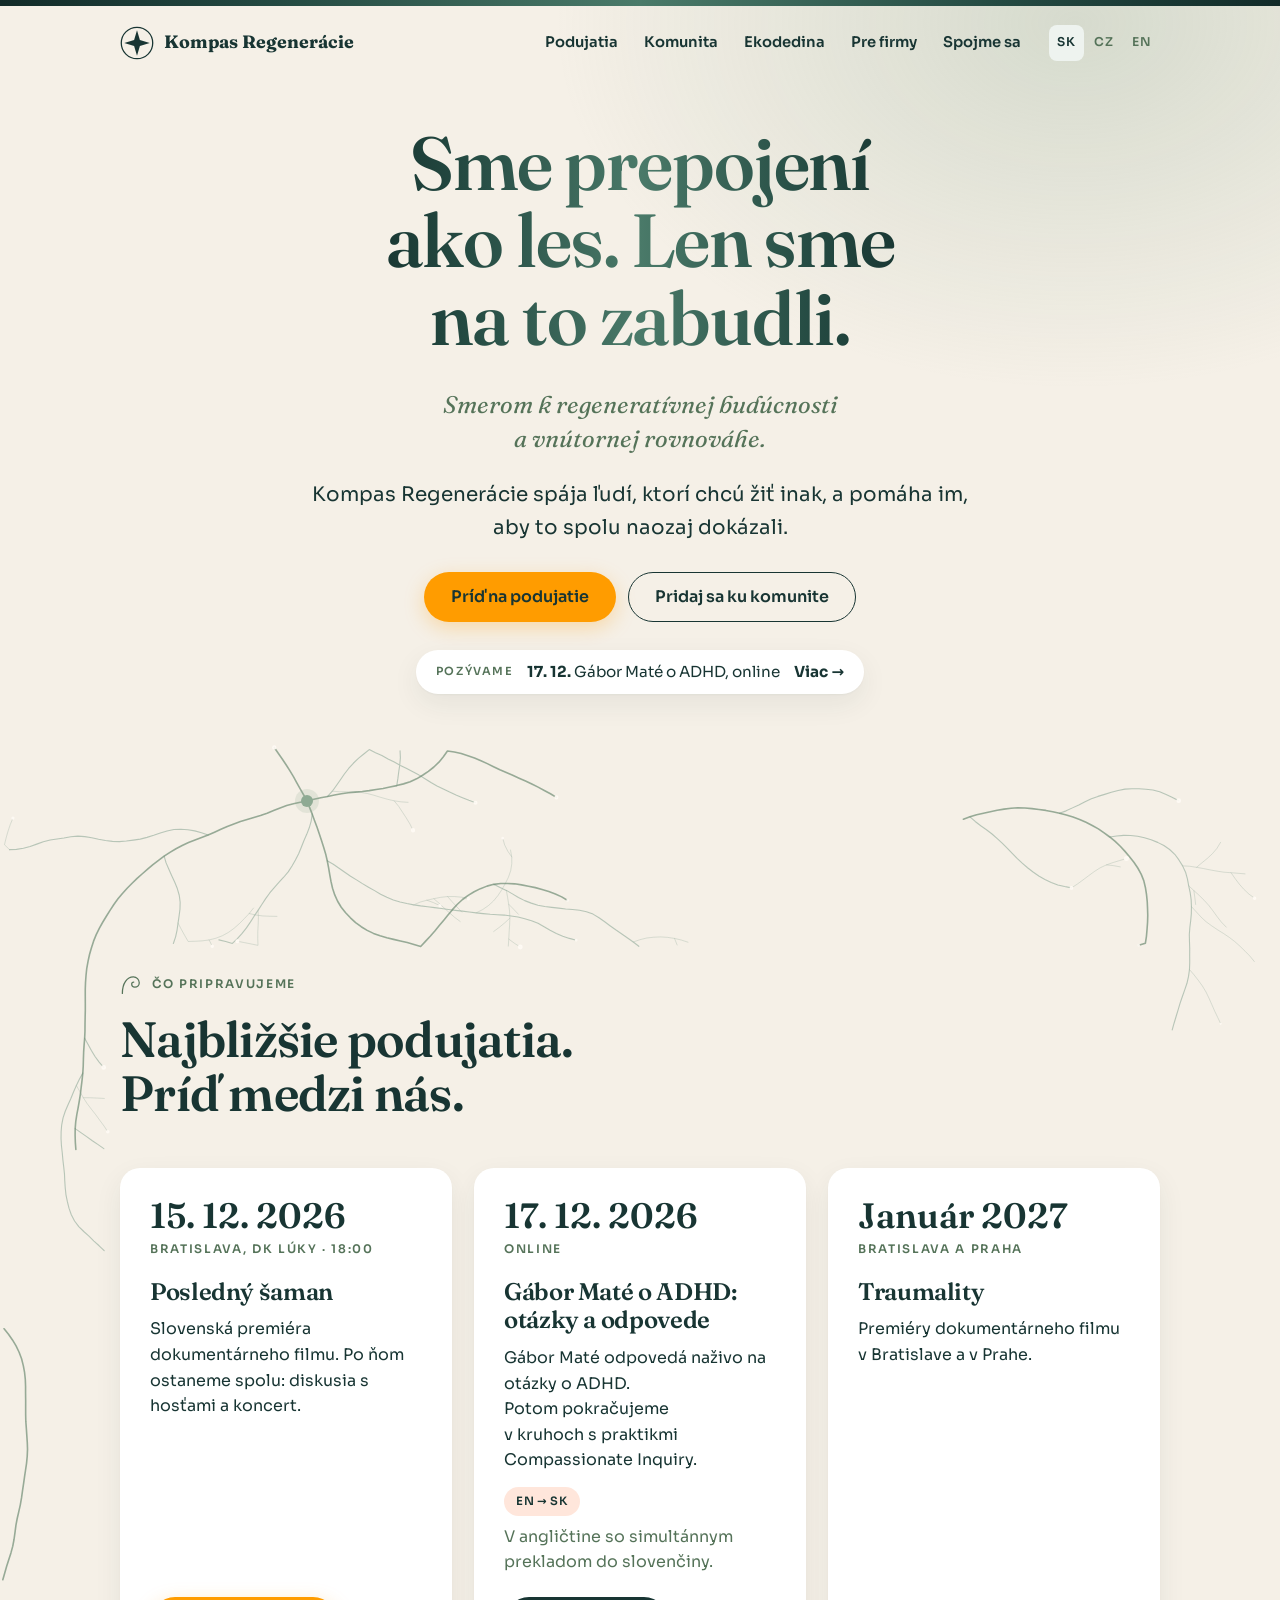
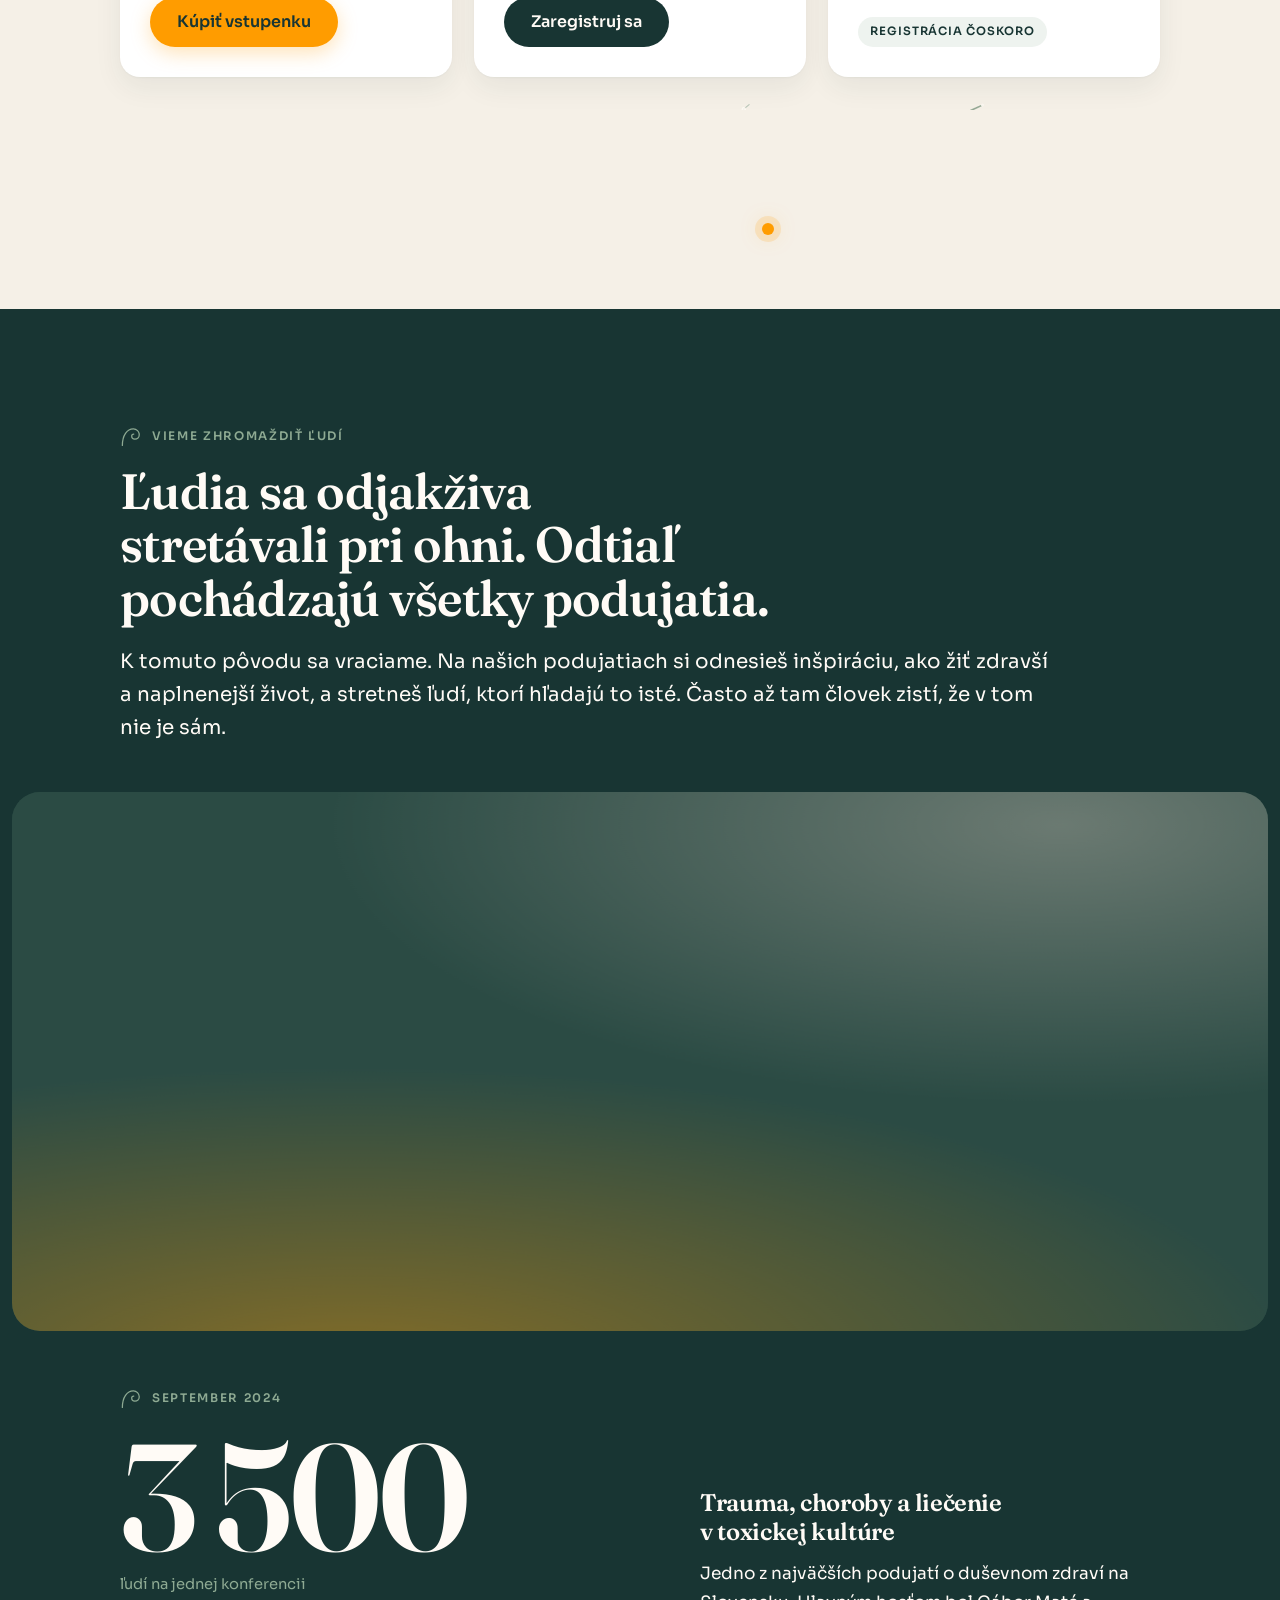
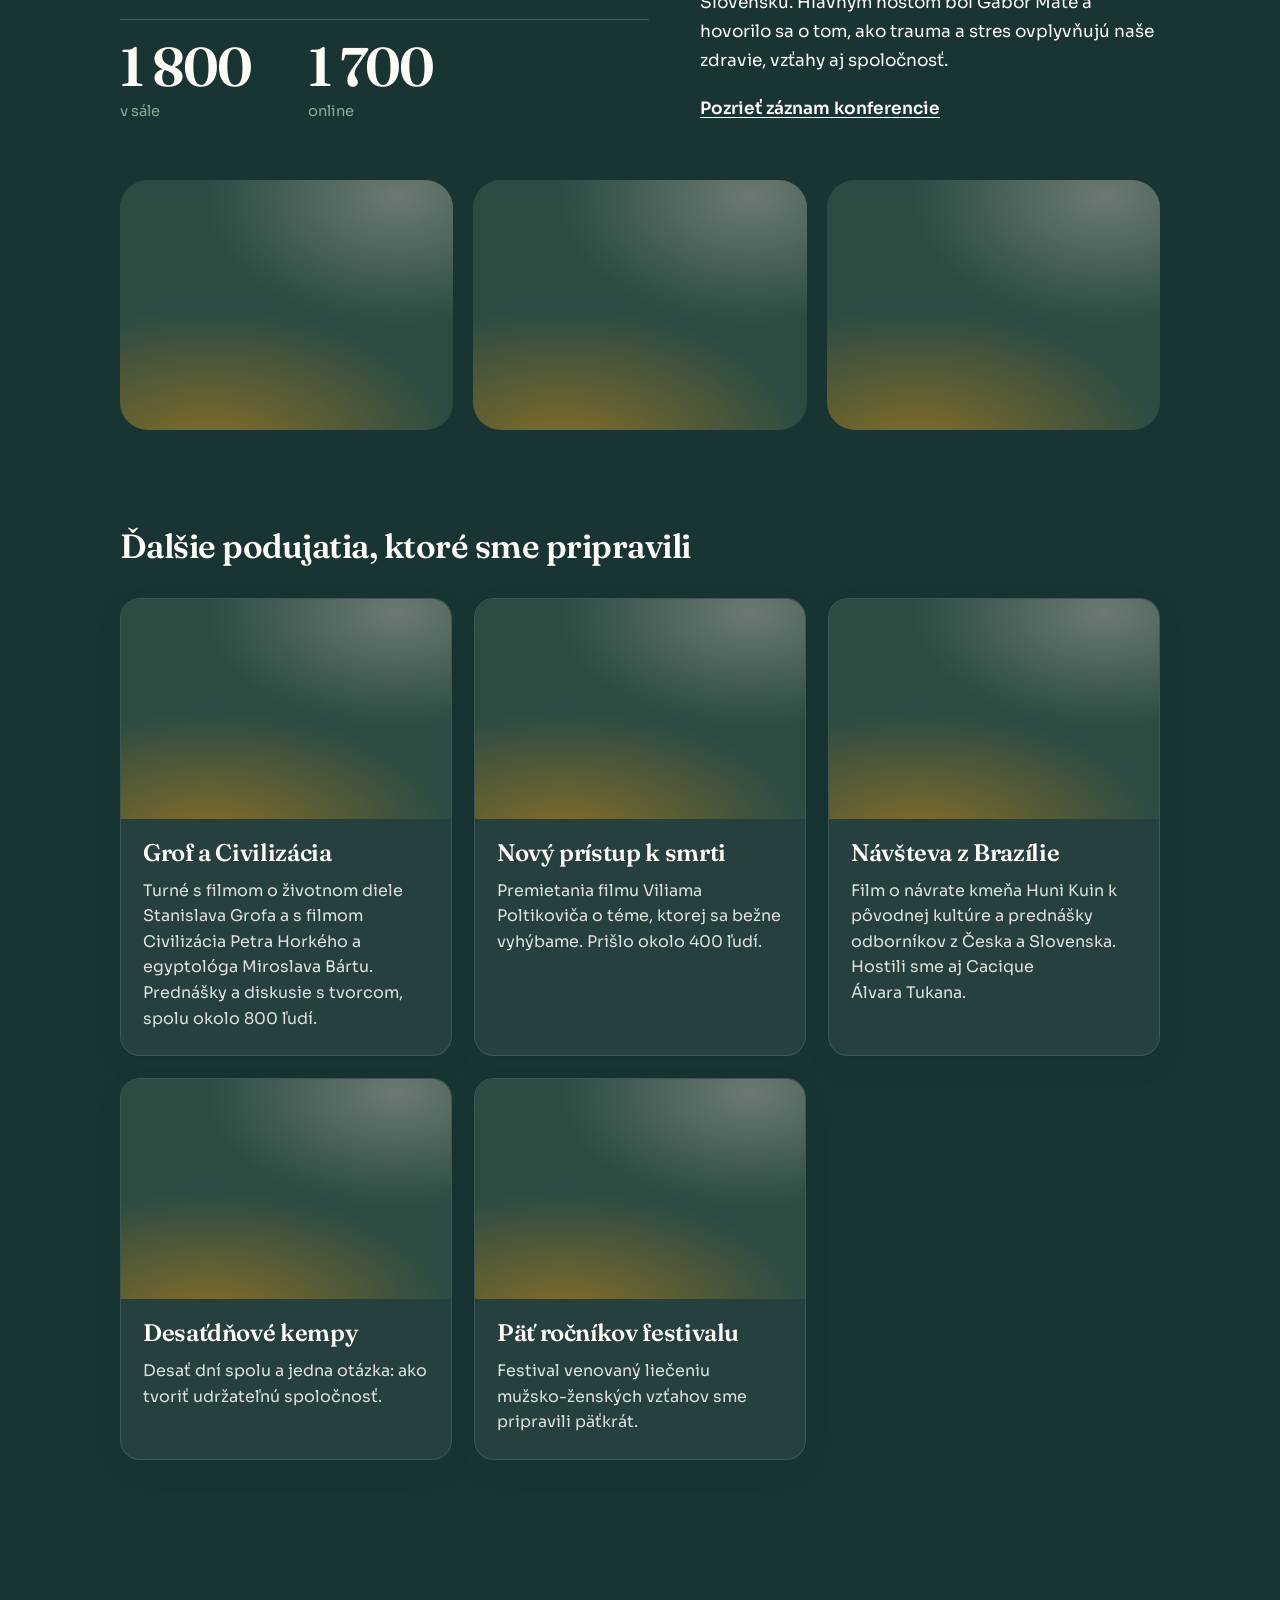
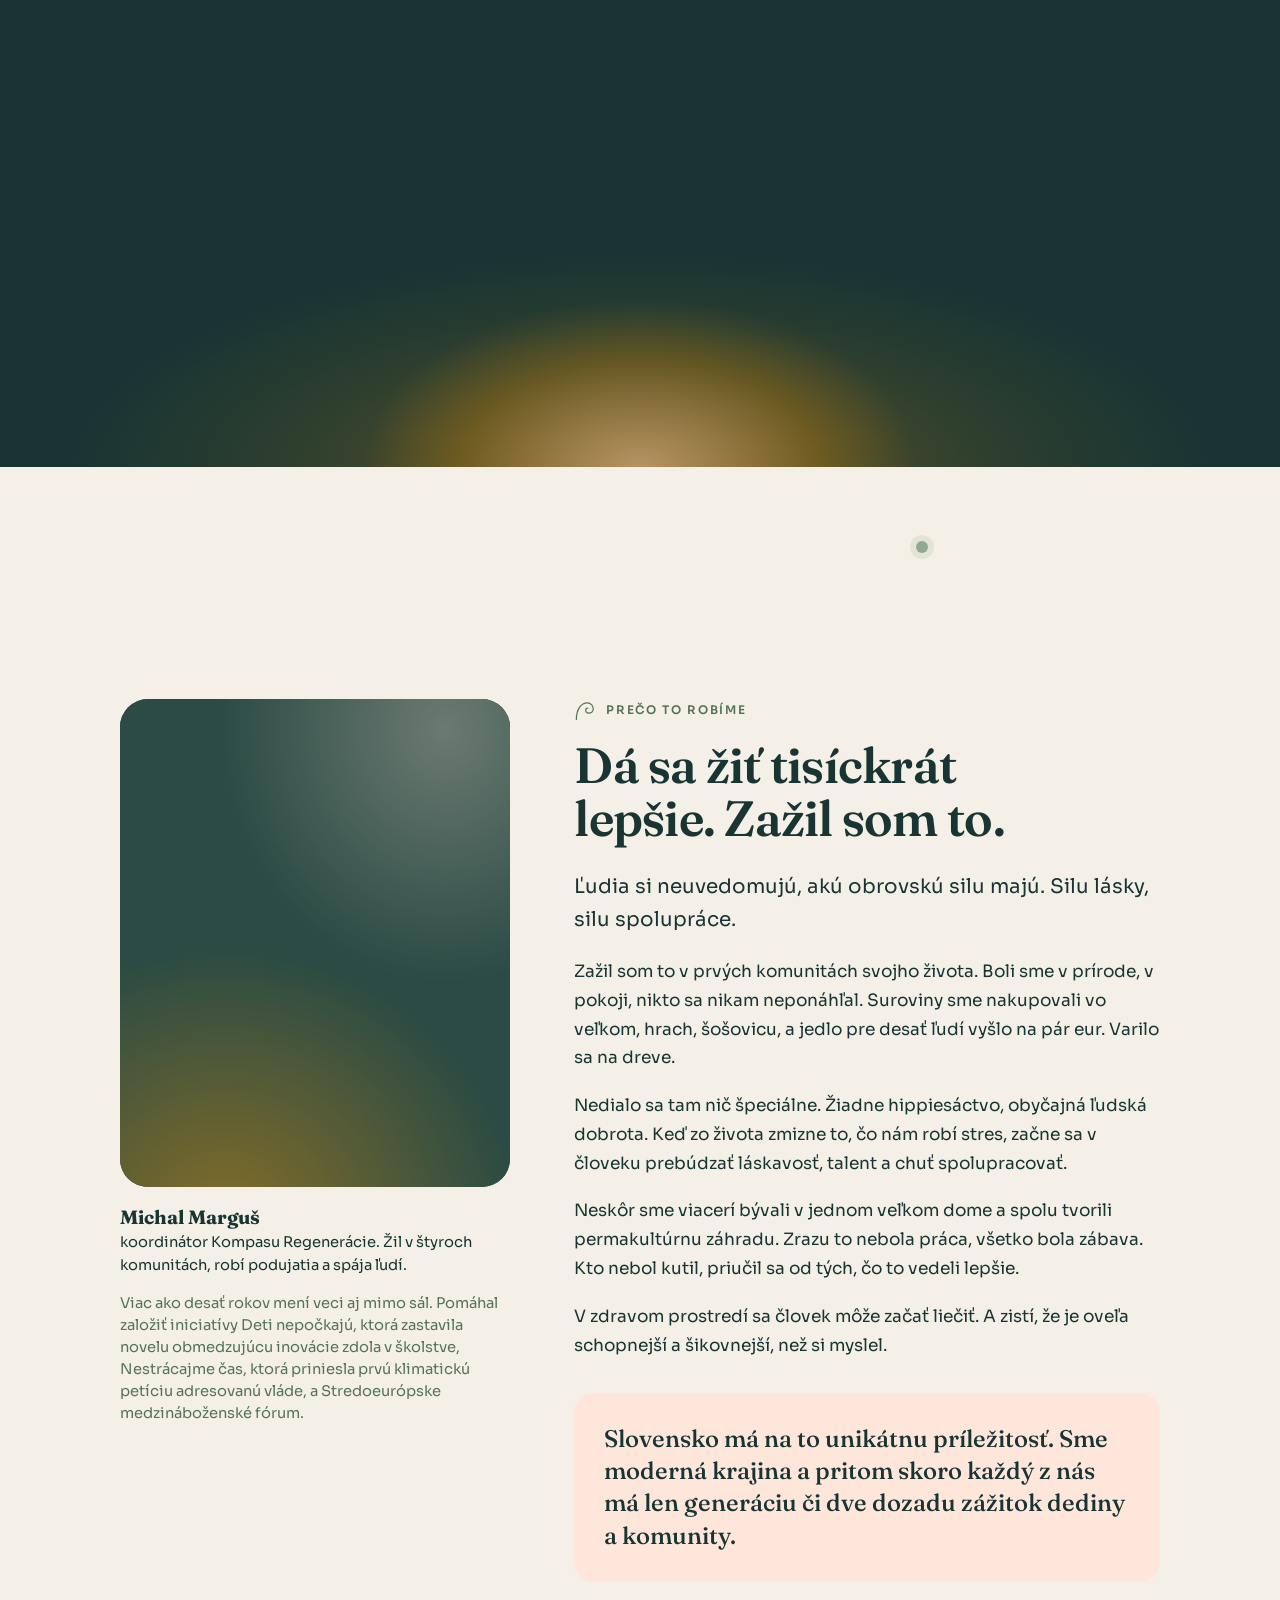
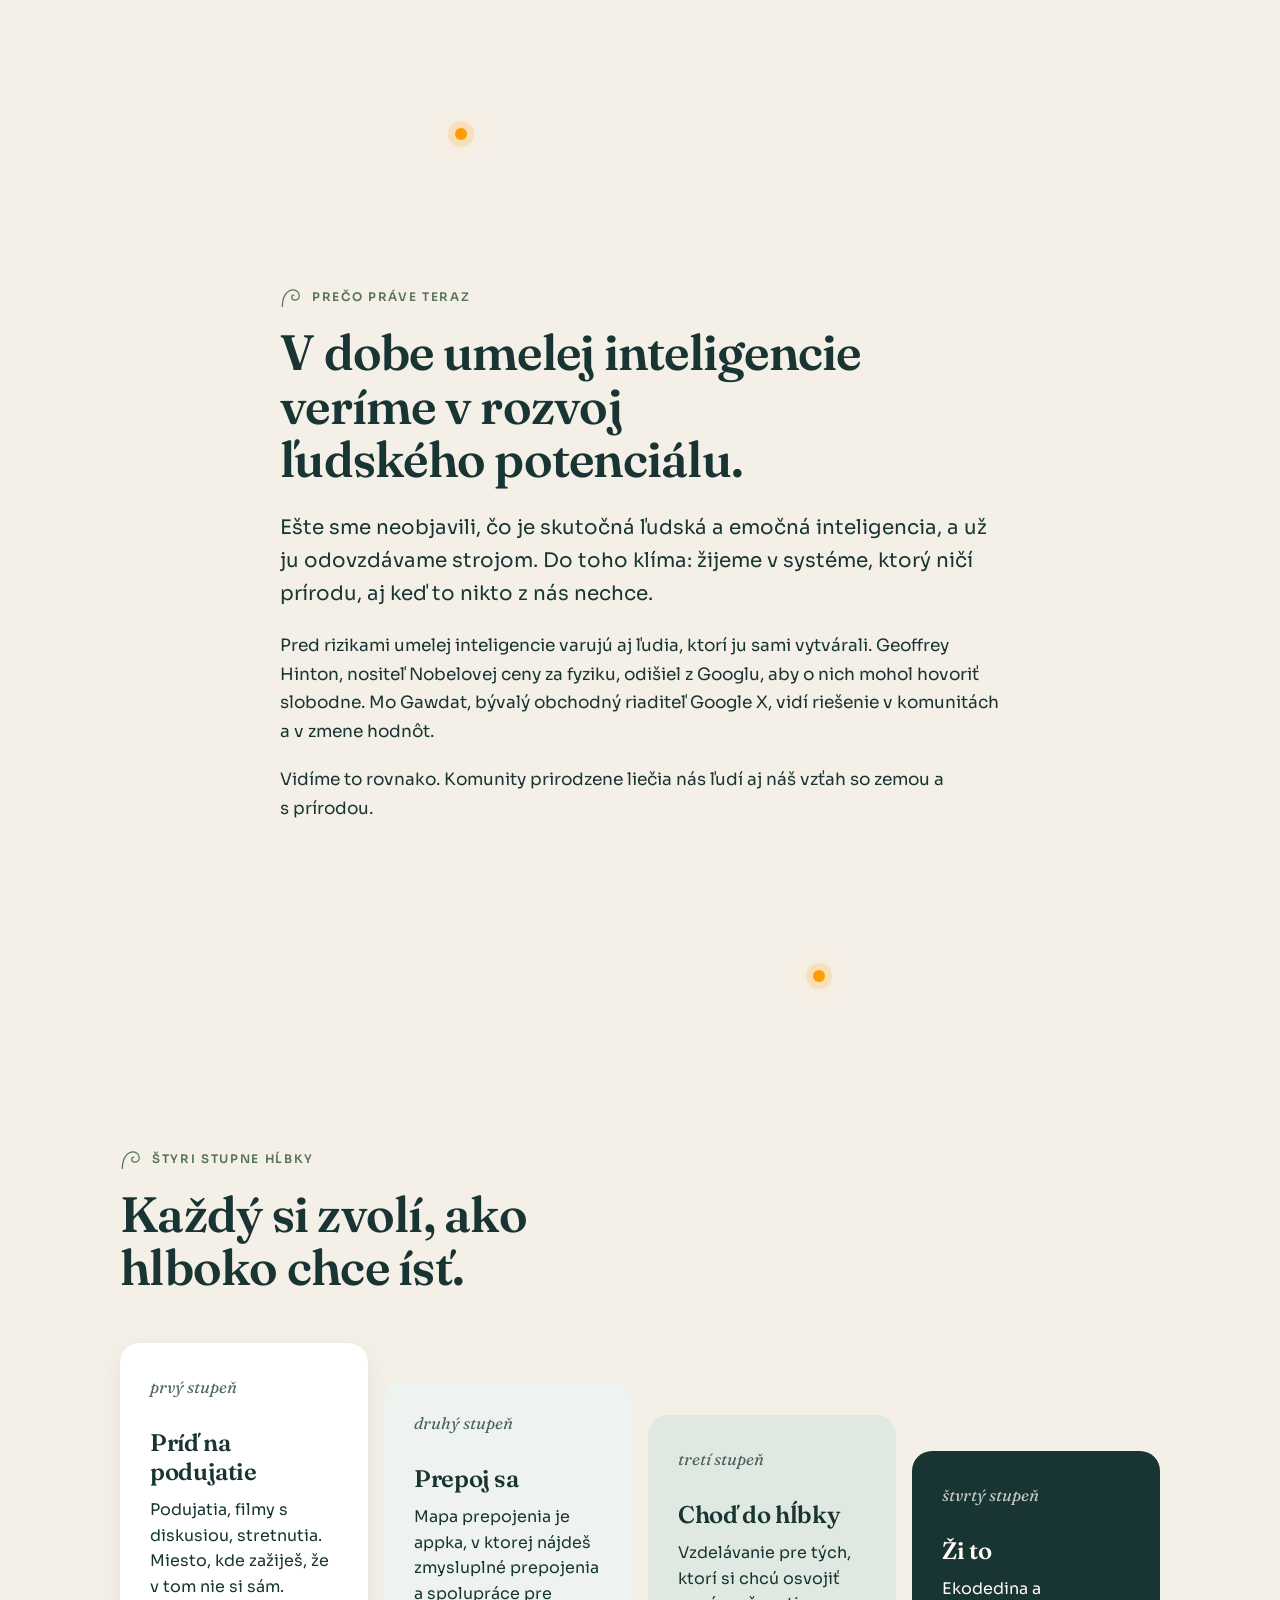
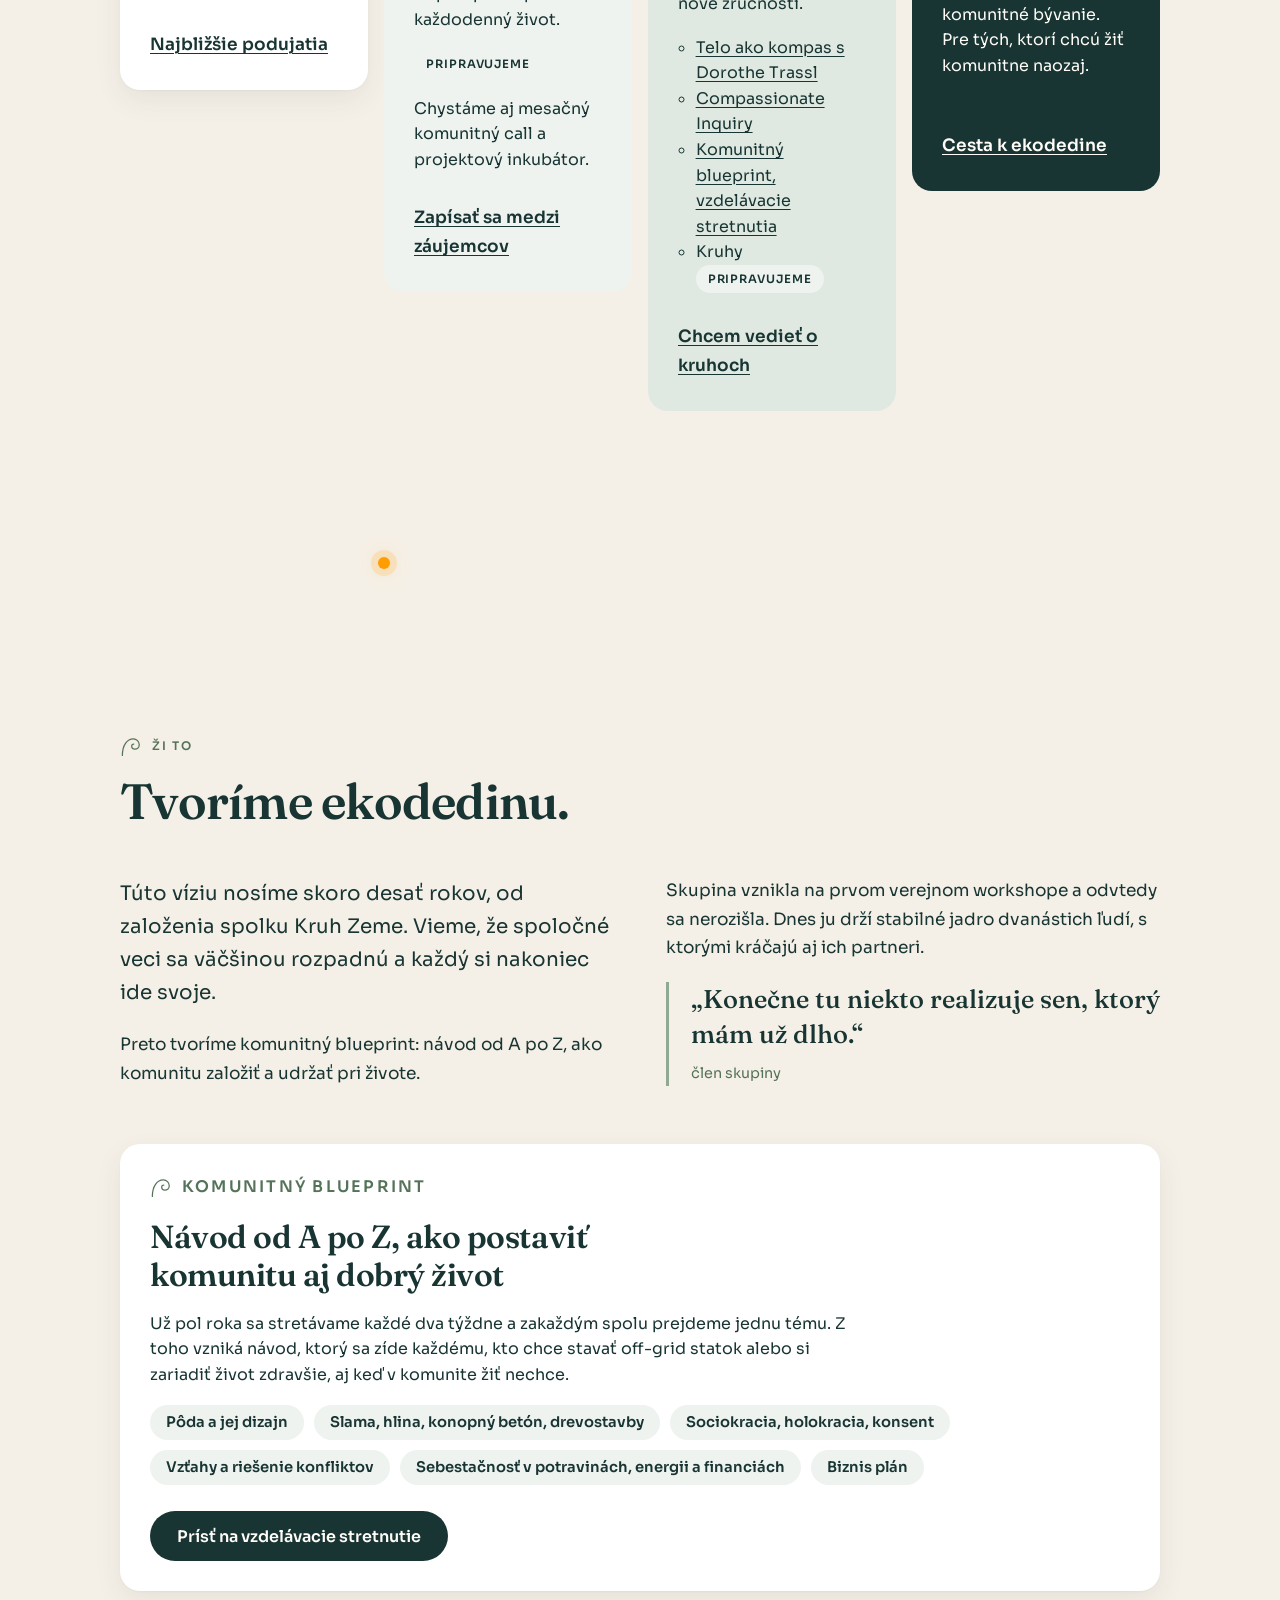
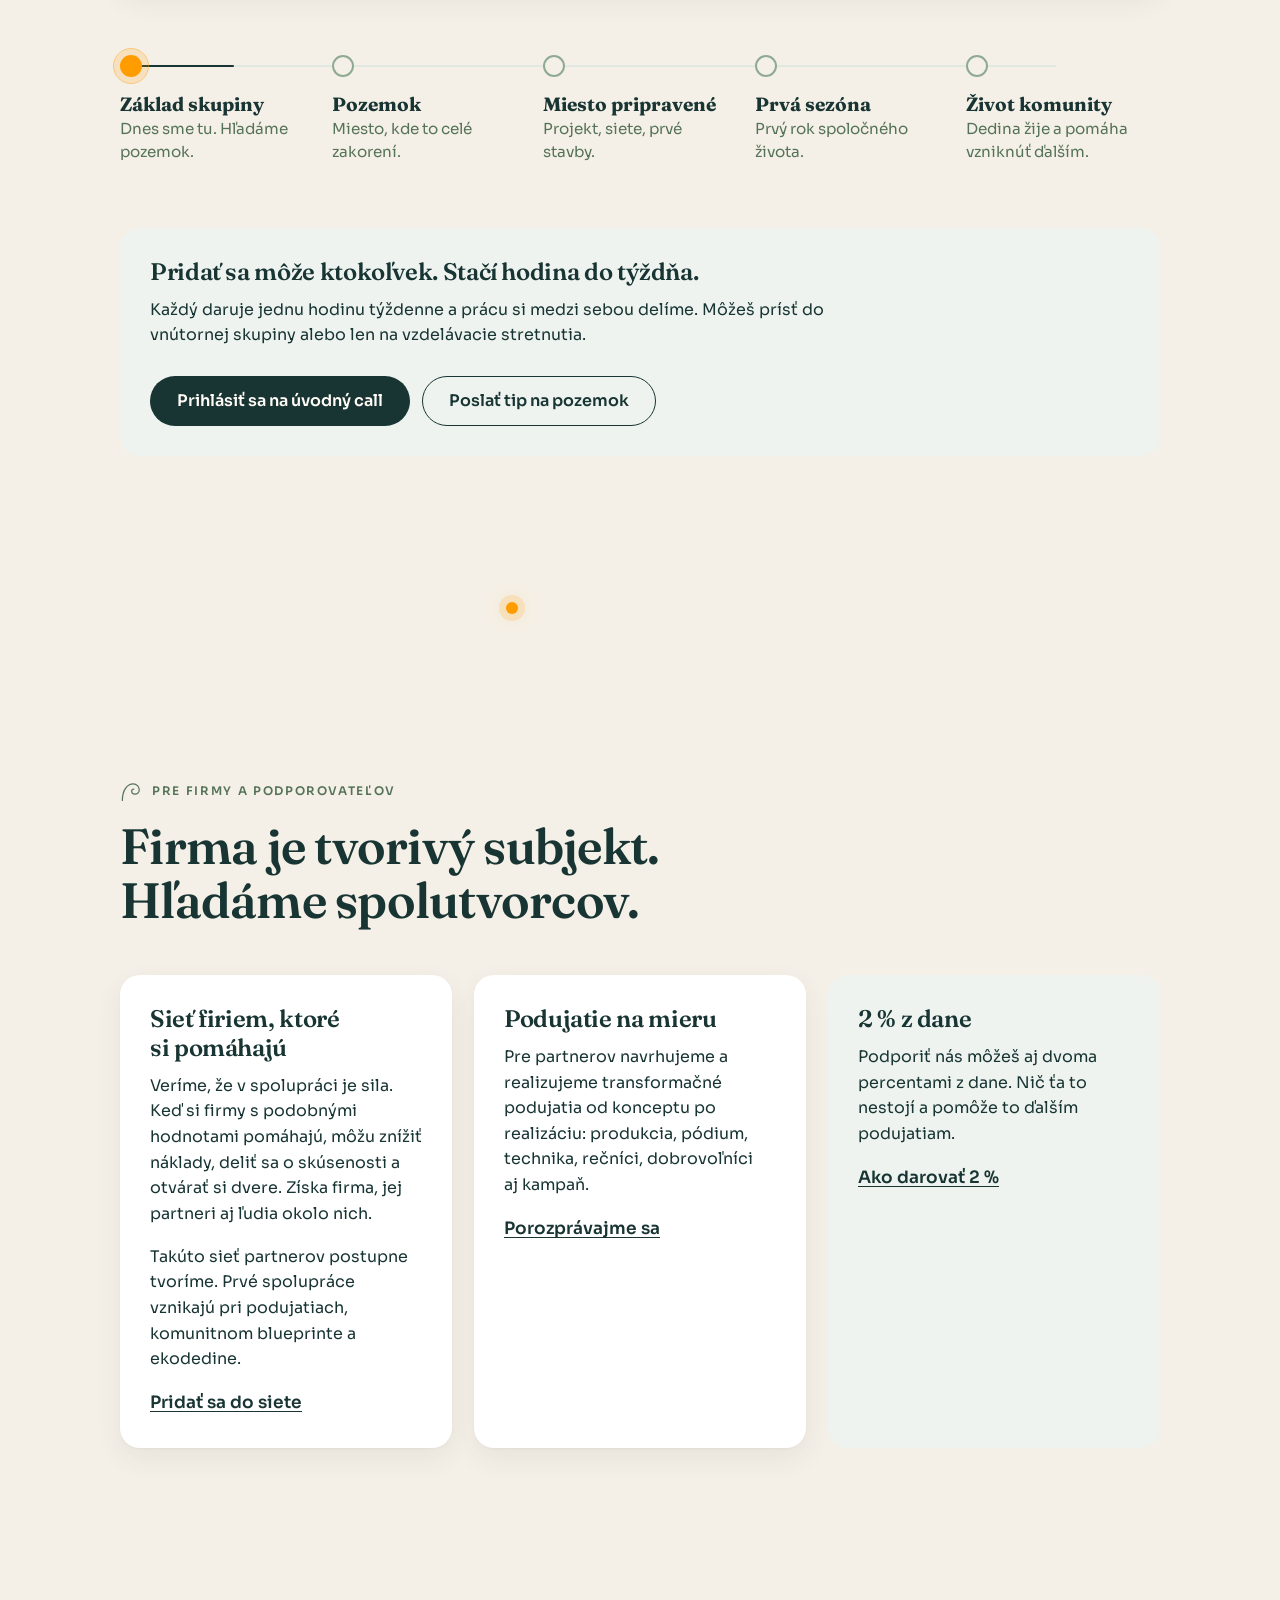
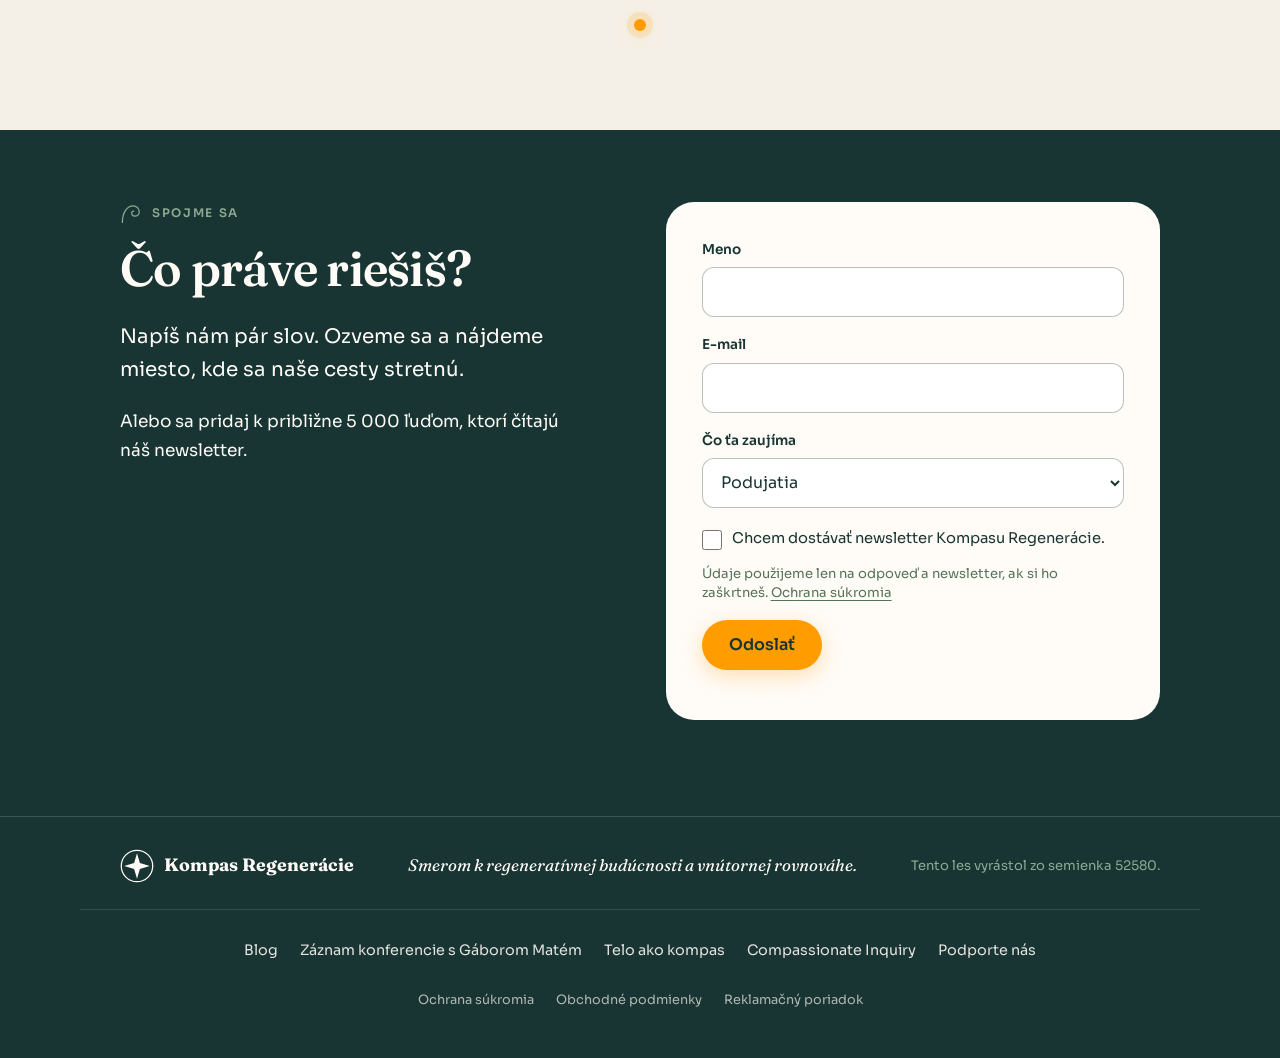
==== commit 478c59c9: "Mobil: jazyk ako ikonka vedľa burgera namiesto v menu Co-Authored-By: Claude Opus 5.5 <noreply@anthr" ====
--- a/index.html
+++ b/index.html
@@ -61,6 +61,11 @@
         <a class="menu__hlavny" href="#spojme-sa">Spojme sa</a>
       </nav>
       <!--JAZYKY--><nav class="jazyky" aria-label="Jazyk"><a href="./" lang="sk" hreflang="sk" aria-current="page">SK</a><a href="cz/" lang="cs" hreflang="cs">CZ</a><a href="en/" lang="en" hreflang="en">EN</a></nav><!--/JAZYKY-->
+      <!-- MOBIL: ikonka jazyka vedľa burgera, po ťuknutí ukáže SK / CZ / EN -->
+      <div class="jazyk-volba">
+        <button class="jazyk-tl" type="button" aria-expanded="false" aria-controls="jazyk-panel" aria-label="Jazyk: slovenčina"><svg viewBox="0 0 24 24" aria-hidden="true"><circle cx="12" cy="12" r="8.5" fill="none" stroke="currentColor" stroke-width="1.5"/><path d="M3.5 12h17M12 3.5c2.4 2.4 3.6 5.2 3.6 8.5s-1.2 6.1-3.6 8.5M12 3.5C9.6 5.9 8.4 8.7 8.4 12s1.2 6.1 3.6 8.5" fill="none" stroke="currentColor" stroke-width="1.5"/></svg></button>
+        <div class="jazyk-panel" id="jazyk-panel" hidden><!--JAZYKY--><nav class="jazyky" aria-label="Jazyk"><a href="./" lang="sk" hreflang="sk" aria-current="page">SK</a><a href="cz/" lang="cs" hreflang="cs">CZ</a><a href="en/" lang="en" hreflang="en">EN</a></nav><!--/JAZYKY--></div>
+      </div>
       <button class="menu-tl" type="button" aria-expanded="false" aria-controls="mobilne-menu" aria-label="Menu"><span></span><span></span><span></span></button>
     </div>
   </div>
@@ -74,7 +79,6 @@
       <a href="#spojme-sa">Spojme sa</a>
     </nav>
     <a class="tl tl--hlavne" href="#pripravujeme">Príď na podujatie</a>
-    <!--JAZYKY--><nav class="jazyky" aria-label="Jazyk"><a href="./" lang="sk" hreflang="sk" aria-current="page">SK</a><a href="cz/" lang="cs" hreflang="cs">CZ</a><a href="en/" lang="en" hreflang="en">EN</a></nav><!--/JAZYKY-->
   </div>
 </header>
 
--- a/assets/kompas.css
+++ b/assets/kompas.css
@@ -440,7 +440,8 @@
 @keyframes menu-dnu{from{opacity:0;transform:translateY(-8px)}to{opacity:1;transform:none}}
 @media (max-width:640px){
   .js .menu-tl{display:block}
-  .js .hlavicka__prava > .jazyky{display:none}   /* na mobile je prepínač jazykov v menu */
+  .js .hlavicka__prava > .jazyky{display:none}   /* na mobile je prepínač jazykov pod ikonkou vedľa burgera */
+  .js .jazyk-volba{display:block}
 }
 .mobilne-menu .jazyky{justify-content:center;margin-top:18px;font-size:.85rem}
 .mobilne-menu .jazyky a{min-height:44px;padding:0 14px}
@@ -460,14 +461,15 @@
 .tl--male{min-height:42px;padding:8px 18px;font-size:.9rem}
 .h3{font-size:clamp(1.35rem,2.4vw,1.7rem)}
 .mriezka--2{grid-template-columns:repeat(auto-fit,minmax(min(100%,340px),1fr));align-items:start}
-.podujatie-uvod{padding-block:clamp(28px,5vh,64px) clamp(16px,3vh,32px)}
-.podujatie-uvod__mriezka{display:grid;gap:clamp(28px,5vw,64px);align-items:center}
-@media (min-width:900px){.podujatie-uvod__mriezka{grid-template-columns:1.2fr .8fr}}
-.podujatie-uvod h1{margin-top:6px}
-.podujatie-uvod__podnadpis{font-family:var(--pismo-nadpis);font-style:italic;font-size:clamp(1.3rem,2.6vw,1.8rem);color:var(--salvia-text);margin:10px 0 22px}
-.podujatie-uvod .uvodny{margin-bottom:14px;max-width:52ch}
-.podujatie-uvod .preklad-info{margin-top:18px}
-.podujatie-uvod .foto{max-width:440px;width:100%;justify-self:center}
+.podujatie-uvod{padding-block:clamp(16px,3vh,32px) clamp(8px,2vh,16px)}
+.plagat{display:block;width:100%;height:auto;border-radius:var(--r-velky);box-shadow:var(--tien);background:#1b3533}
+.podujatie-uvod__text{margin-top:clamp(28px,4vw,44px)}
+.podujatie-uvod h1{margin-top:6px;font-size:clamp(2rem,4.6vw,3.2rem)}
+.podujatie-uvod__podnadpis{font-family:var(--pismo-nadpis);font-style:italic;font-size:clamp(1.25rem,2.4vw,1.6rem);color:var(--salvia-text);margin:8px 0 0}
+.podujatie-uvod .tlacidla{margin-top:22px}
+.podujatie-uvod .preklad-info{margin:16px 0 26px}
+.podujatie-uvod .uvodny{margin-bottom:14px}
+@media (max-width:640px){.plagat{border-radius:14px}}
 .program{list-style:none;padding:0;margin:14px 0 0;display:grid;gap:16px}
 .program li{display:grid;gap:4px}
 .program__cas{font-family:var(--pismo-nadpis);font-weight:600;font-size:1.15rem}
@@ -478,3 +480,17 @@
 .formular .volba .suhlas{margin:0 0 6px}
 .stranka-podujatia h2{margin-bottom:16px}
 .stranka-podujatia .tma h2{margin-bottom:10px}
+.plagat-odkaz{display:block;border-radius:var(--r-velky)}
+
+/* MOBIL: ikonka jazyka vedľa burgera, rovnaký rámik */
+.jazyk-volba{display:none;position:relative}
+@media (max-width:640px){.hlavicka__prava{gap:4px}}
+.jazyk-tl{position:relative;width:44px;height:44px;border:0;border-radius:12px;background:transparent;color:var(--les);cursor:pointer;display:grid;place-items:center}
+.jazyk-tl::before{content:"";position:absolute;inset:4px;border:1.5px solid currentColor;border-radius:10px}
+.jazyk-tl svg{width:20px;height:20px}
+.jazyk-tl[aria-expanded="true"]::before{background:var(--salvia-jemna)}
+.jazyk-tl svg{position:relative}
+.jazyk-panel{position:absolute;right:0;top:calc(100% + 8px);background:var(--krem);border-radius:14px;box-shadow:0 12px 32px rgba(24,53,51,.18);padding:6px;z-index:40}
+.jazyk-panel .jazyky{display:flex;flex-direction:column;gap:2px;min-width:72px}
+.jazyk-panel .jazyky a{justify-content:center;min-height:44px;padding:0 16px;font-weight:600}
+.jazyk-panel .jazyky a[aria-current="page"]{background:var(--salvia-jemna);color:var(--les)}
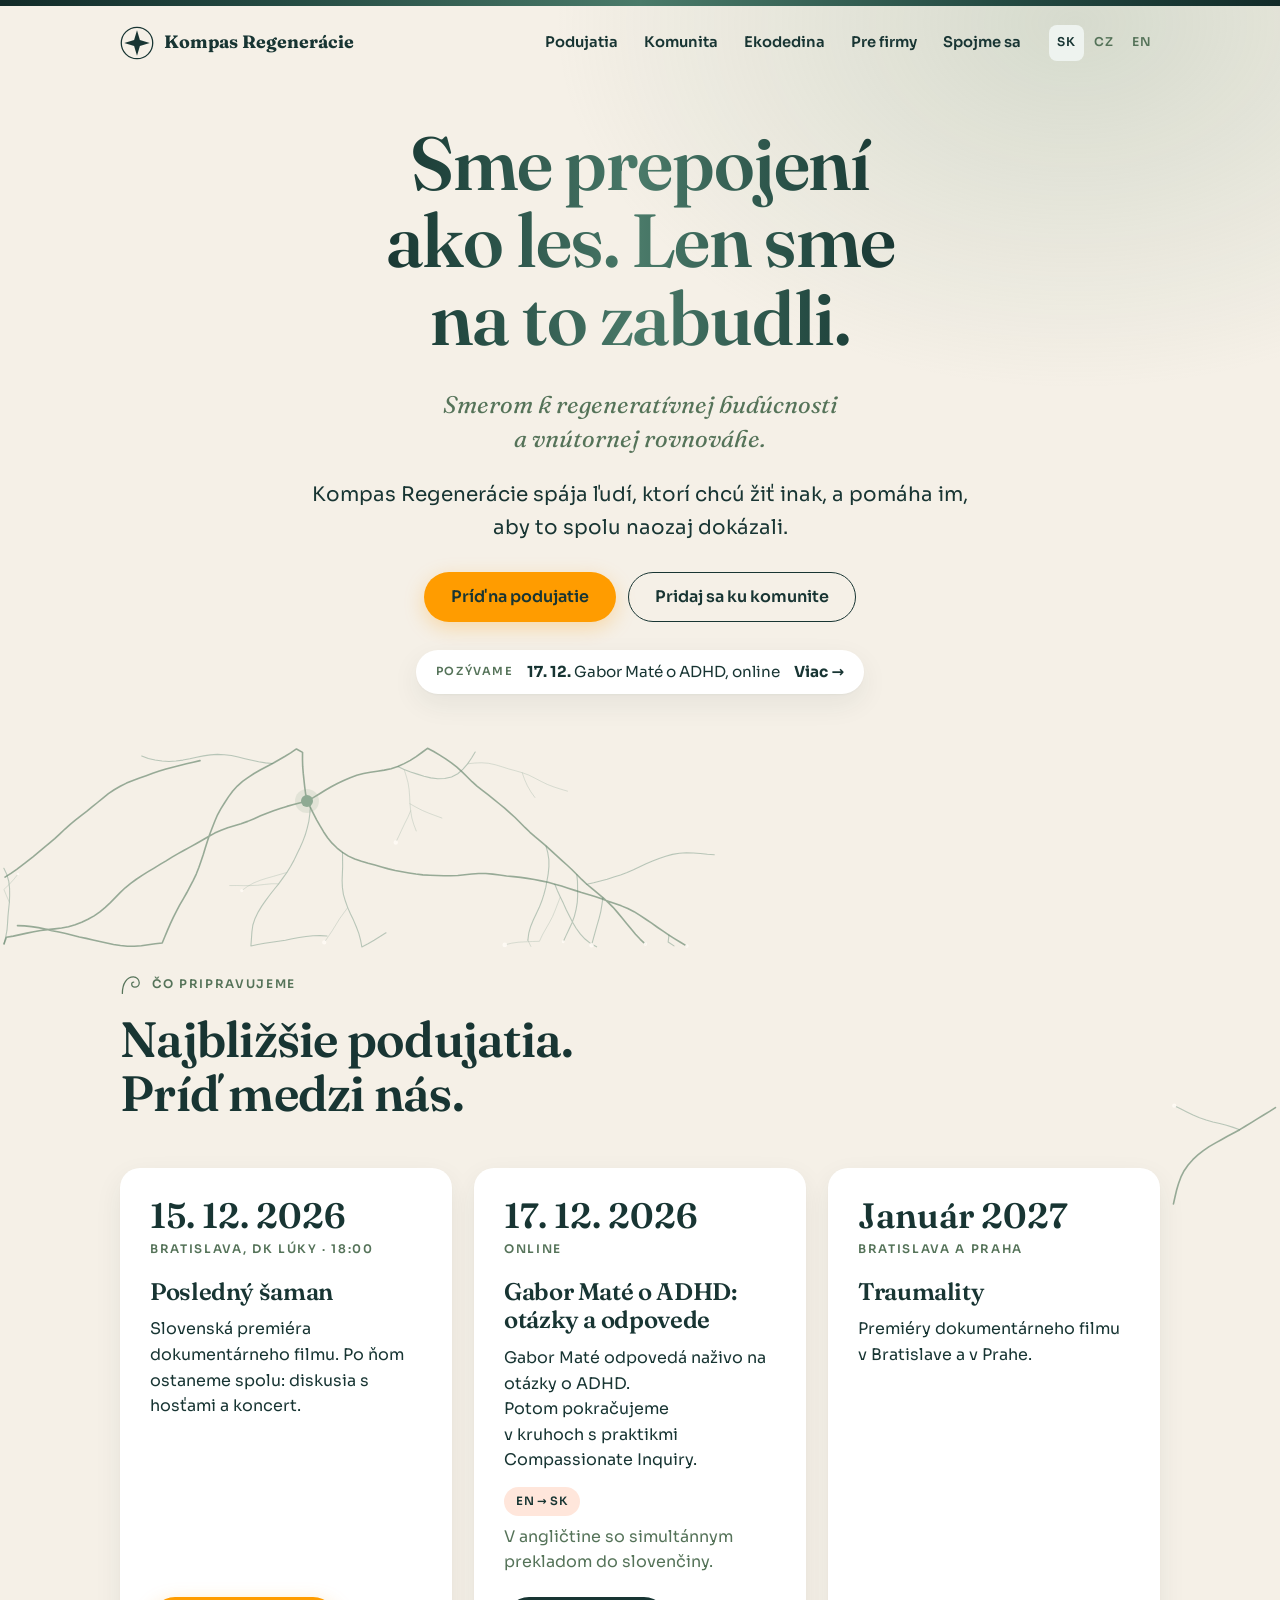
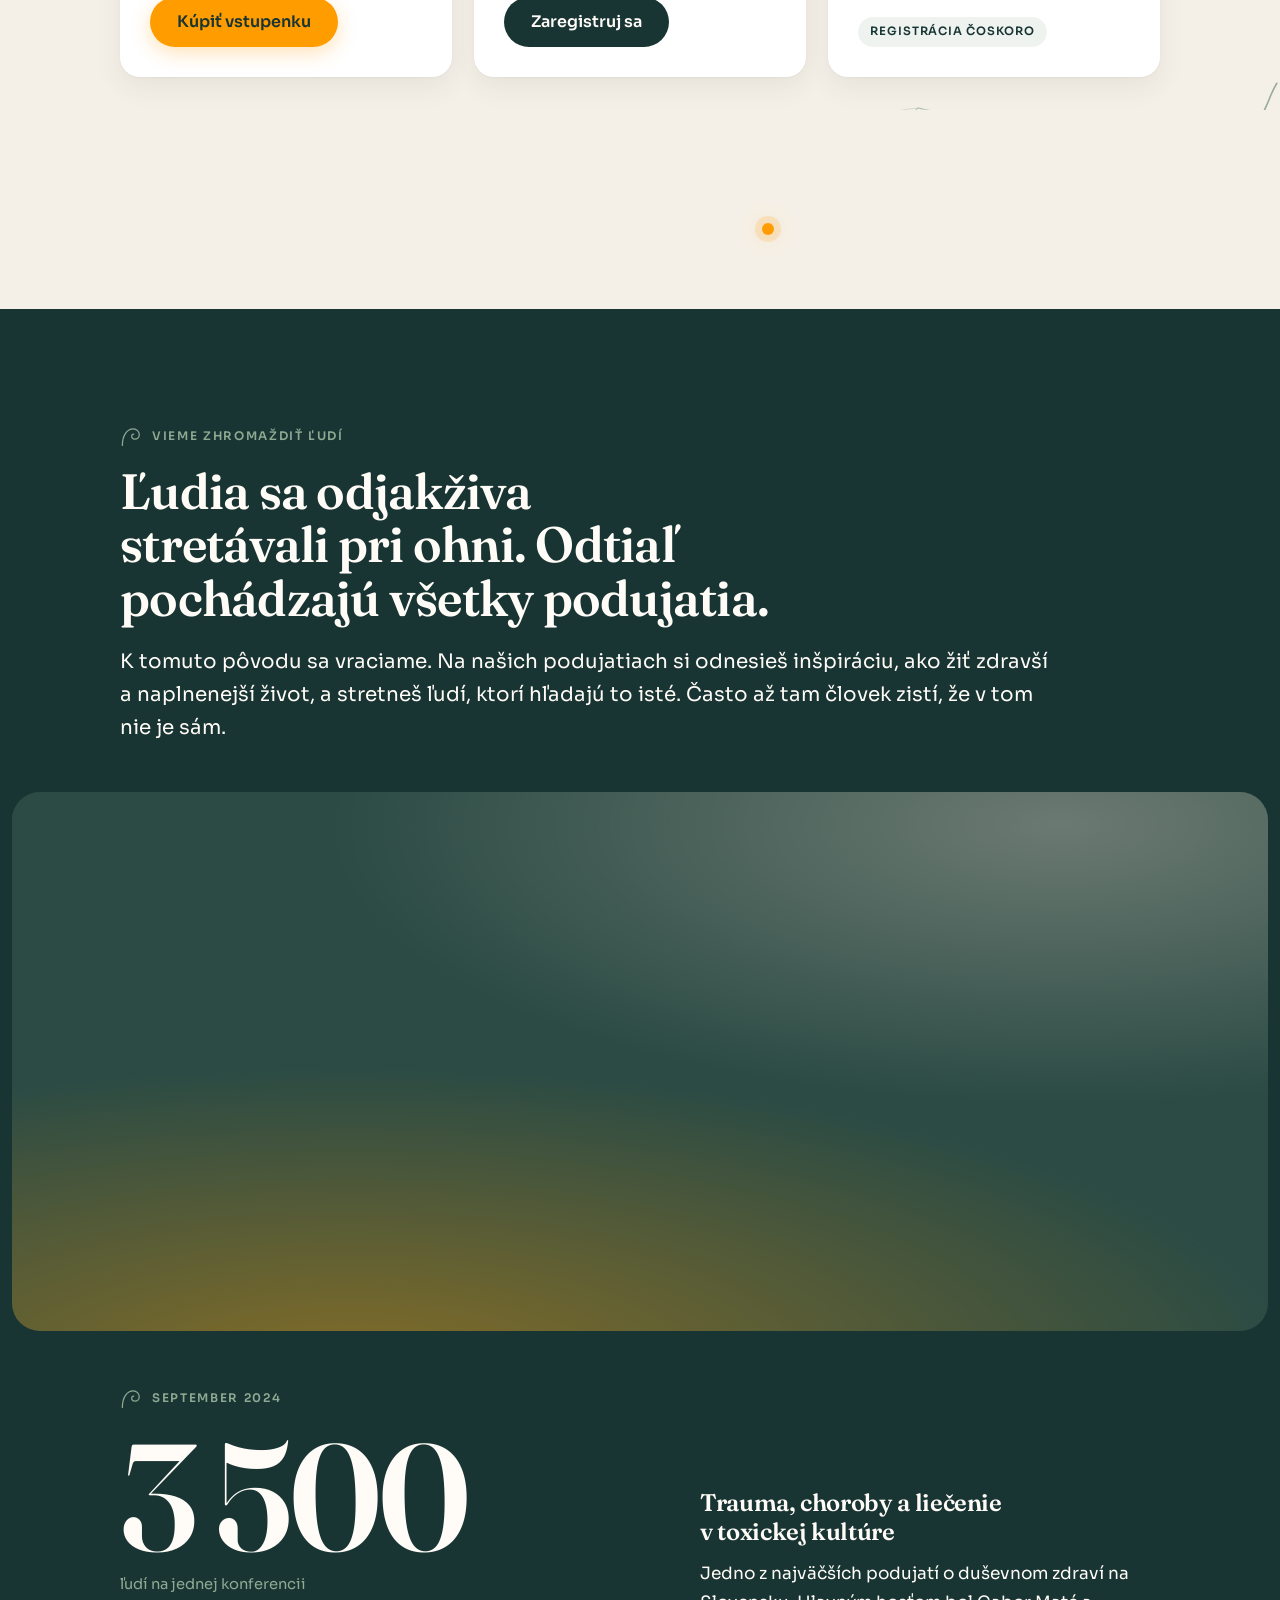
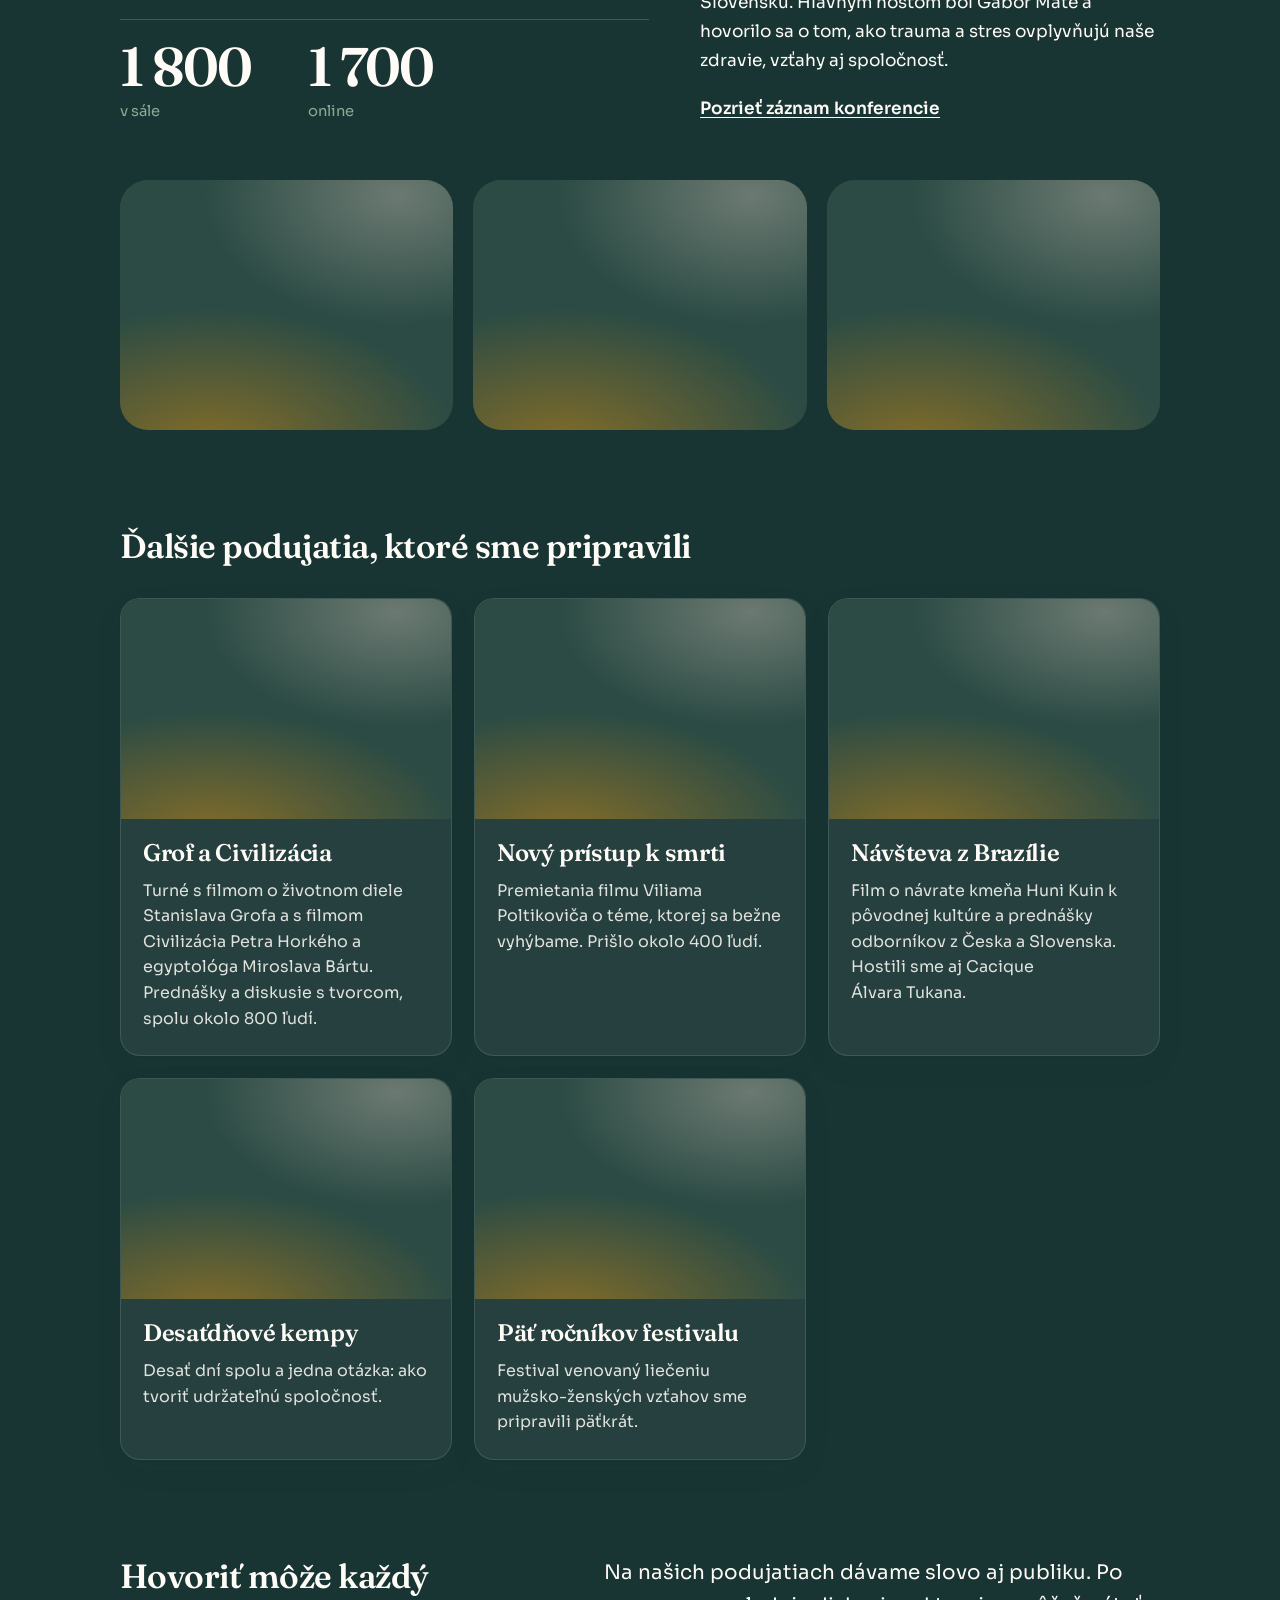
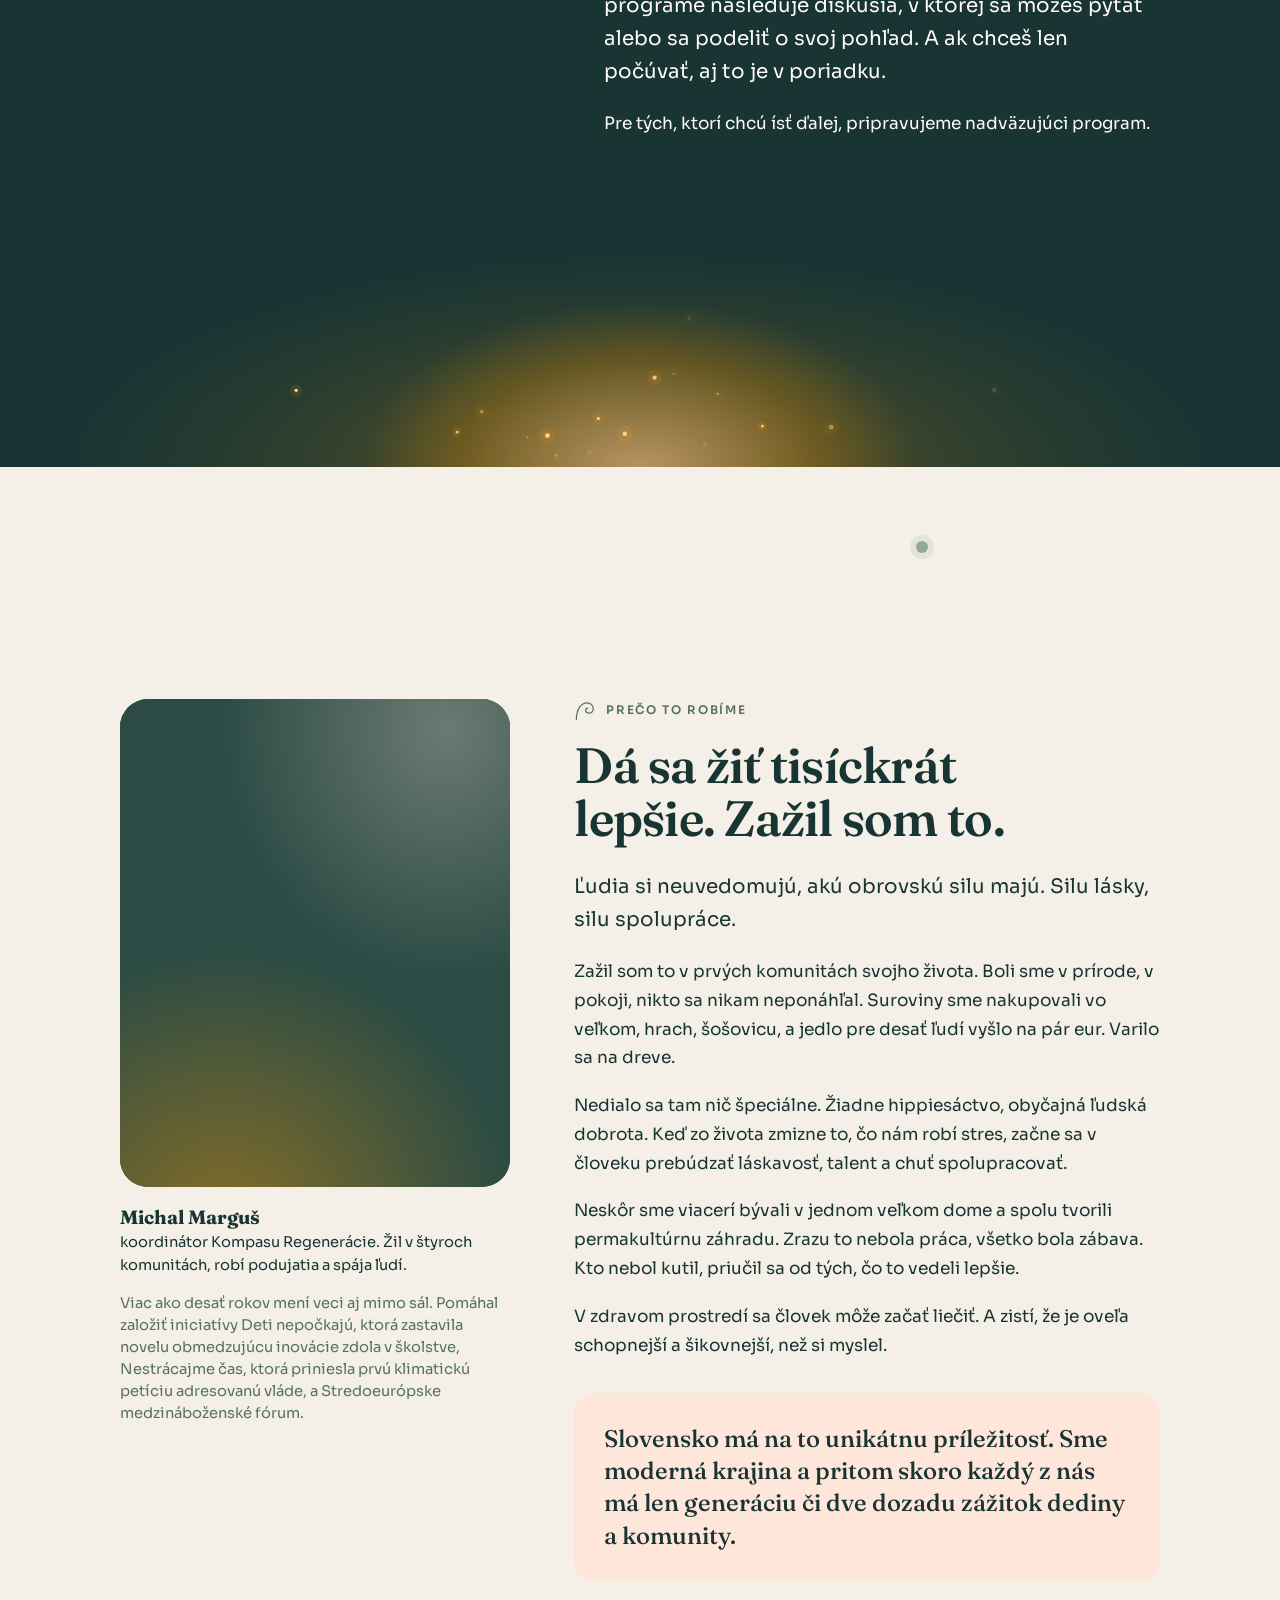
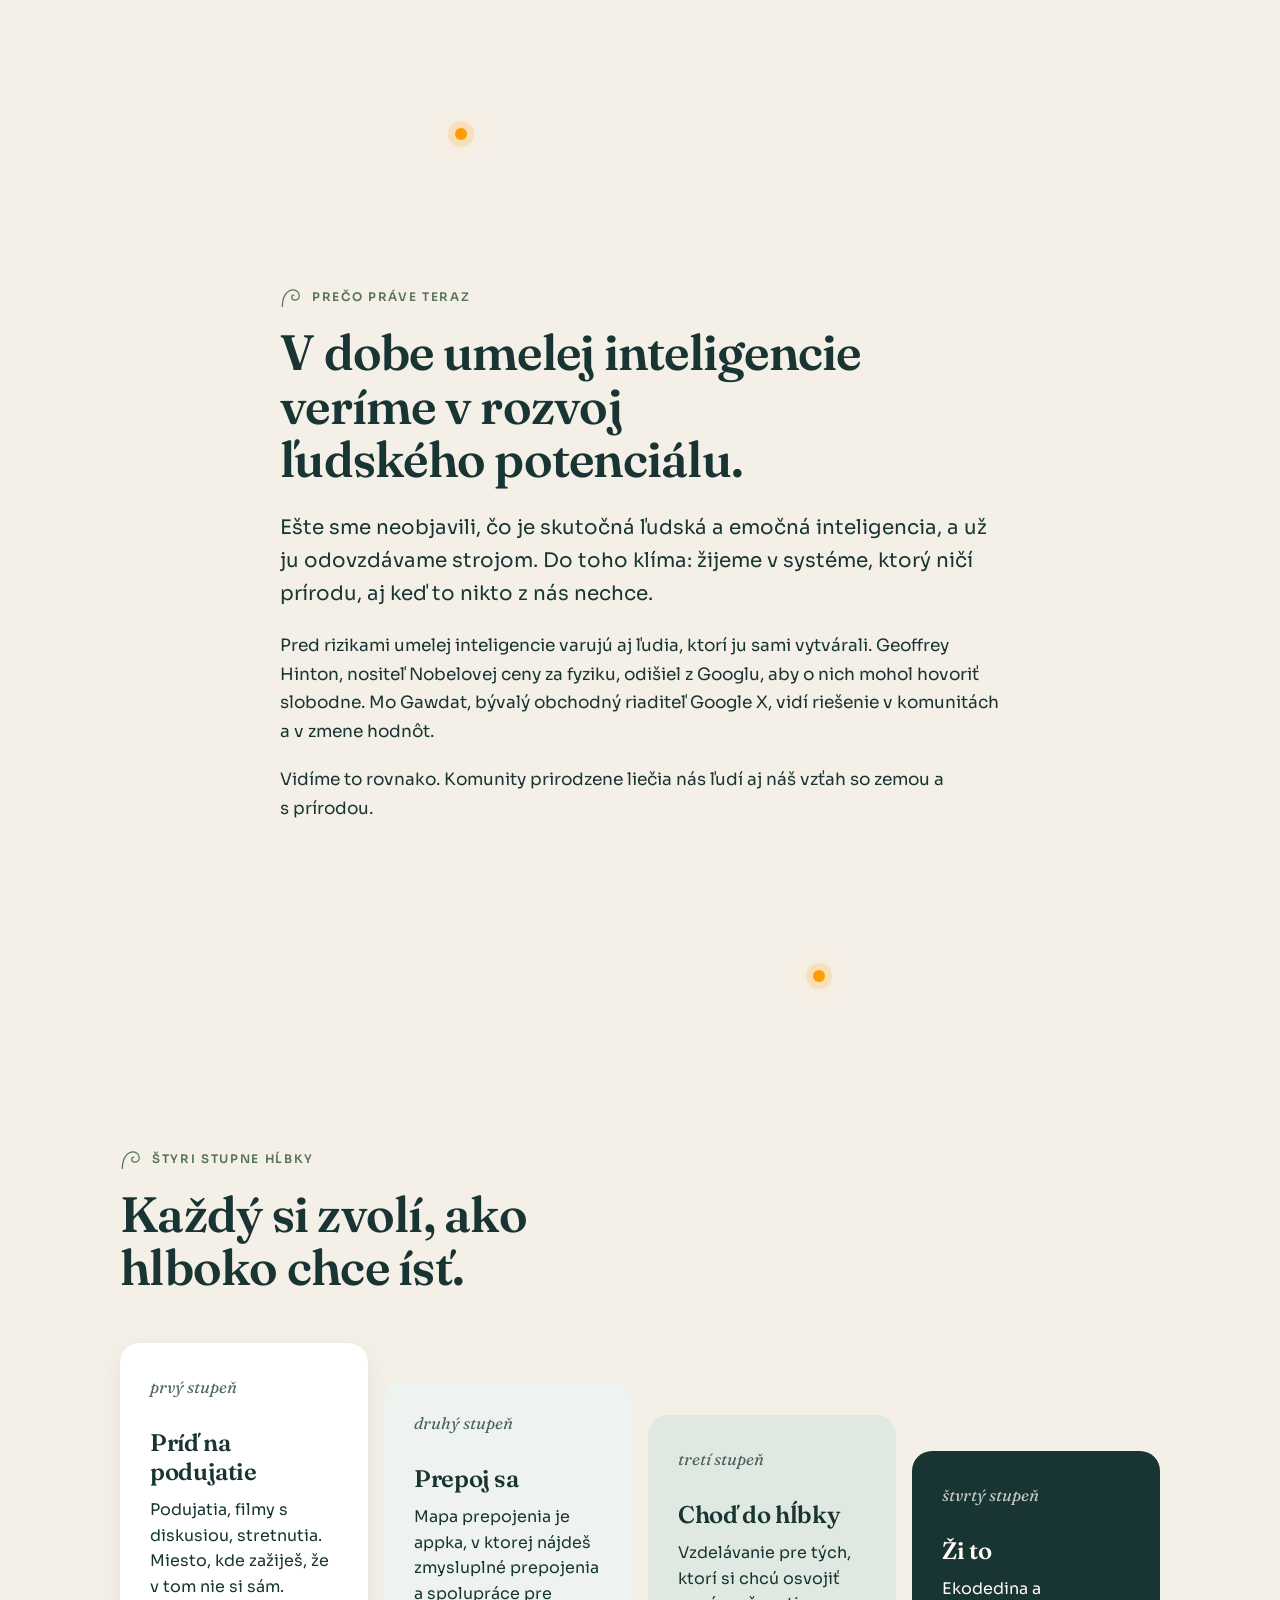
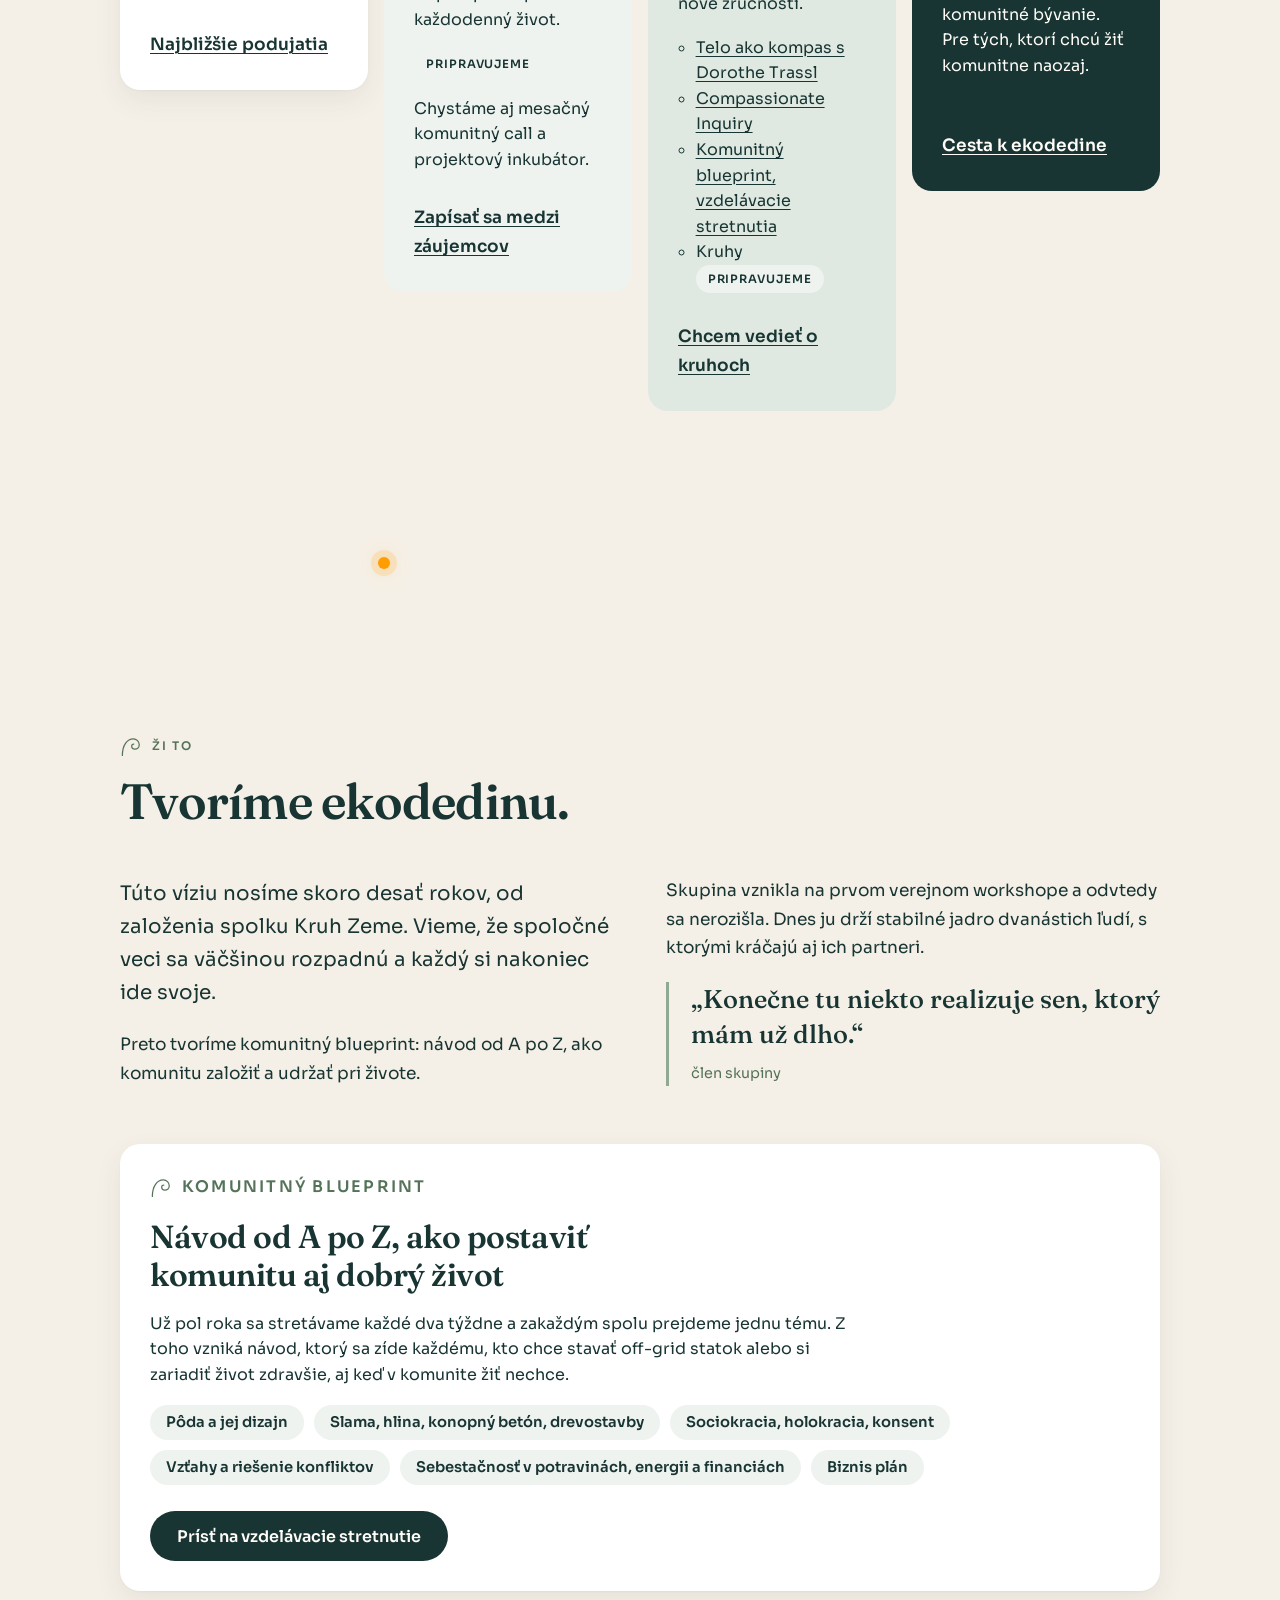
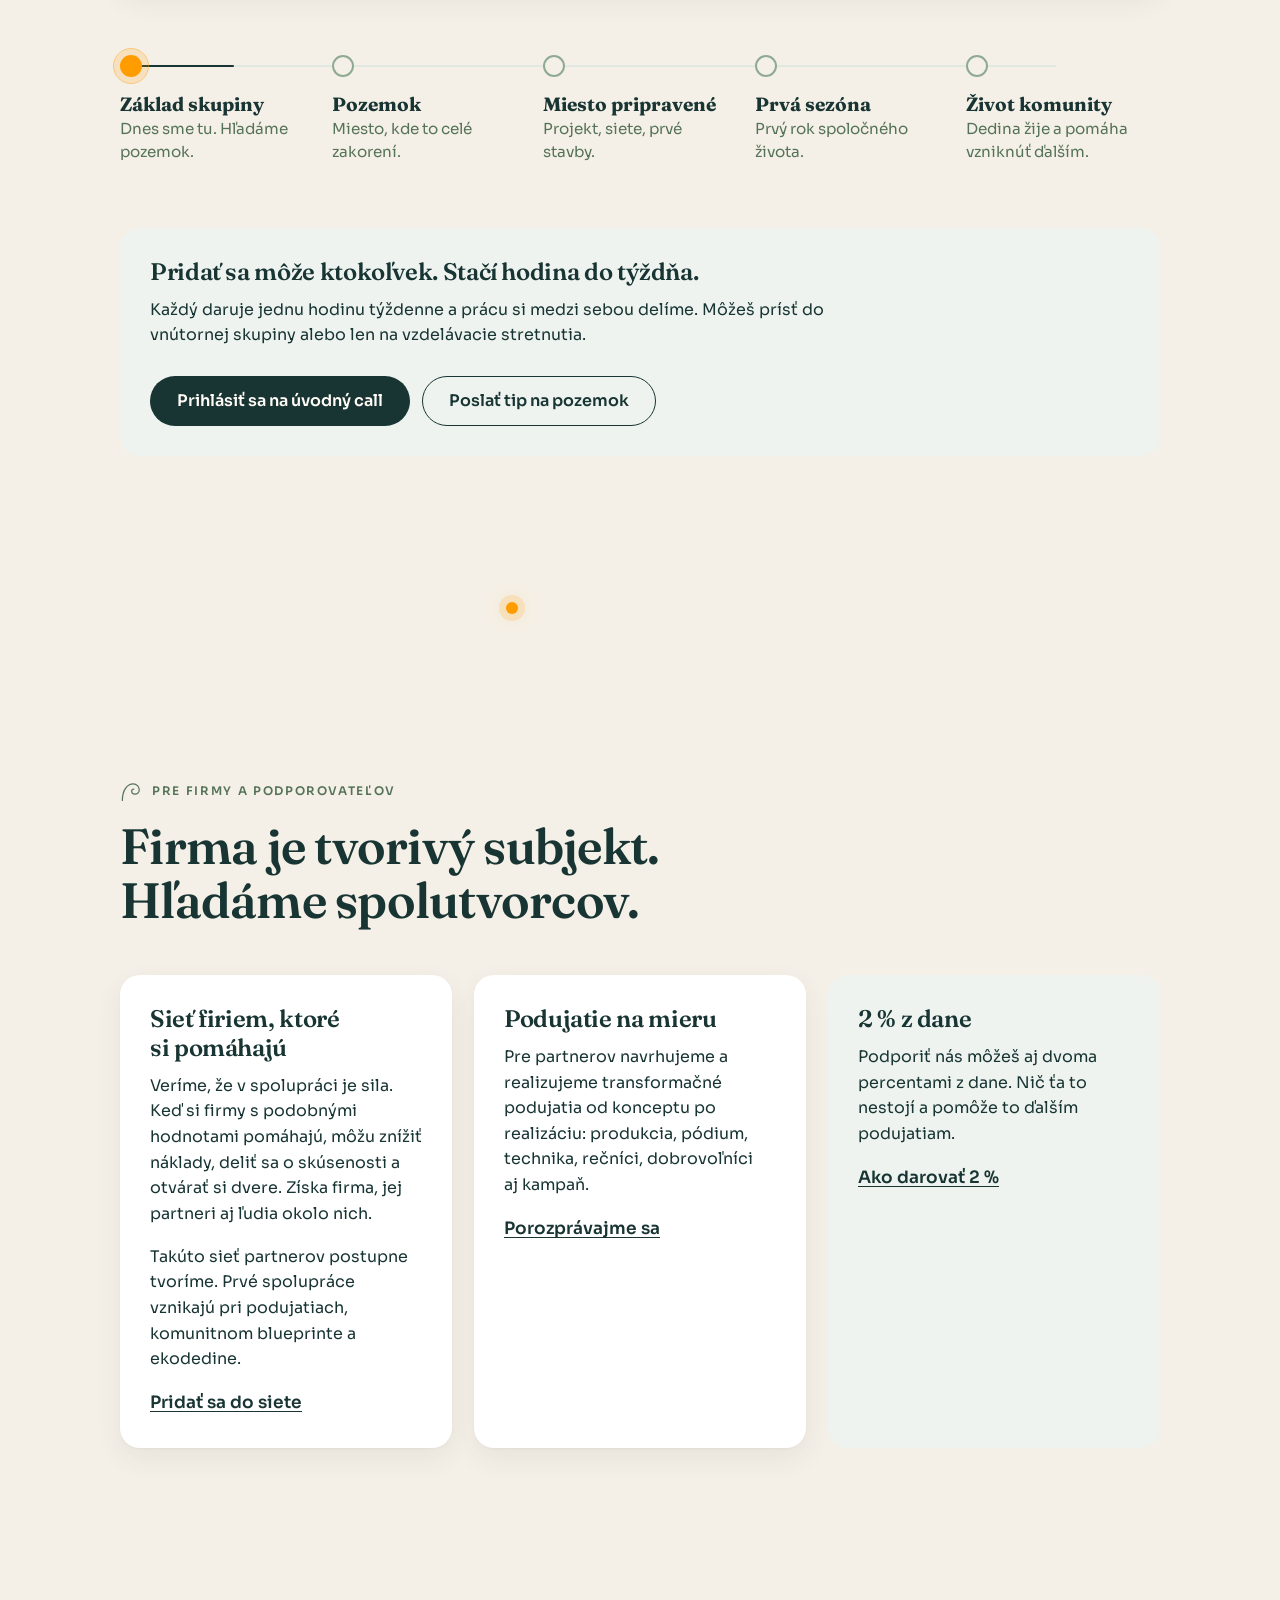
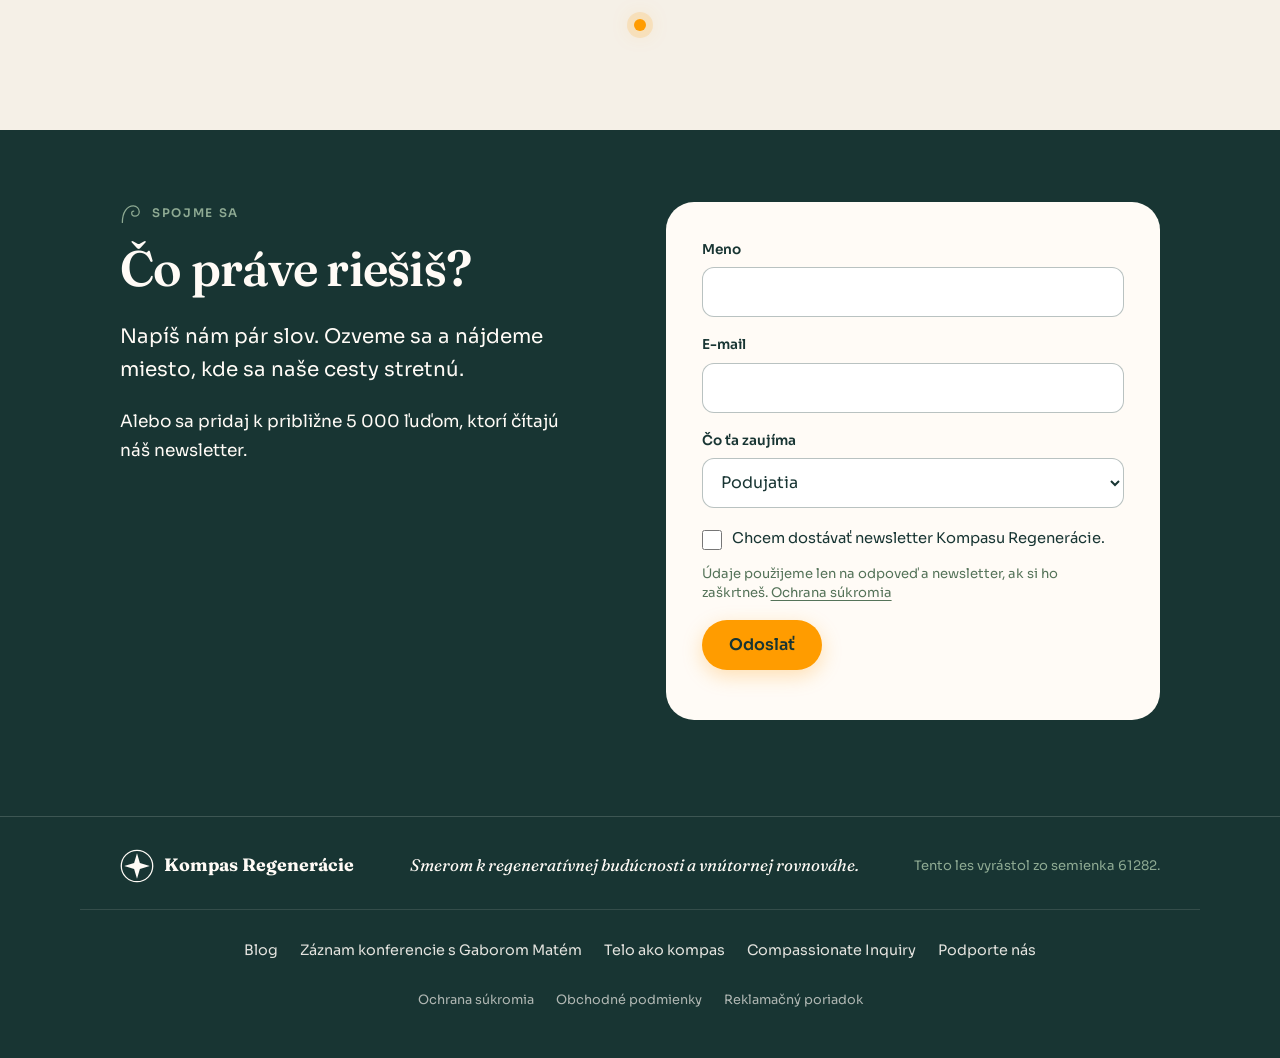
==== commit d81707eb: "Gabor s krátkym a na celom webe Co-Authored-By: Claude Opus 5.5 <noreply@anthropic.com> Claude-Sessi" ====
--- a/index.html
+++ b/index.html
@@ -97,7 +97,7 @@
     <!-- POZÝVAME · pásik s jedným hlavným podujatím; keď nič nie je v pláne, celý odstrániť -->
     <a class="najblizsie" href="gabor-qa/">
       <span class="najblizsie__stitok">Pozývame</span>
-      <span class="najblizsie__text"><strong>17. 12.</strong> Gábor Maté o ADHD, online</span>
+      <span class="najblizsie__text"><strong>17. 12.</strong> Gabor Maté o ADHD, online</span>
       <span class="najblizsie__akcia">Viac →</span>
     </a>
   </div>
@@ -123,8 +123,8 @@
       <article class="karta podujatie">
         <span class="termin">17. 12. 2026</span>
         <span class="termin-miesto">Online</span>
-        <h3>Gábor Maté o ADHD: otázky a odpovede</h3>
-        <p>Gábor Maté odpovedá naživo na otázky o ADHD. Potom pokračujeme v kruhoch s praktikmi Compassionate Inquiry.</p>
+        <h3>Gabor Maté o ADHD: otázky a odpovede</h3>
+        <p>Gabor Maté odpovedá naživo na otázky o ADHD. Potom pokračujeme v kruhoch s praktikmi Compassionate Inquiry.</p>
         <p class="preklad-info"><span class="cip">EN → SK</span> V angličtine so simultánnym prekladom do slovenčiny.</p>
         <a class="tl tl--tmave" href="gabor-qa/">Zaregistruj sa</a>
       </article>
@@ -153,7 +153,7 @@
   </div>
 
   <figure class="foto foto--sala">
-    <div class="foto__obraz" role="img" aria-label="Plná sála na konferencii s Gáborom Matém, september 2024"></div>
+    <div class="foto__obraz" role="img" aria-label="Plná sála na konferencii s Gaborom Matém, september 2024"></div>
     <figcaption class="foto__popis">Fotka: plná sála, 1 800 ľudí</figcaption>
   </figure>
 
@@ -170,13 +170,13 @@
       </div>
       <div>
         <h3>Trauma, choroby a&nbsp;liečenie v&nbsp;toxickej kultúre</h3>
-        <p style="margin-top:14px">Jedno z najväčších podujatí o duševnom zdraví na Slovensku. Hlavným hosťom bol Gábor Maté a hovorilo sa o tom, ako trauma a stres ovplyvňujú naše zdravie, vzťahy aj spoločnosť.</p>
+        <p style="margin-top:14px">Jedno z najväčších podujatí o duševnom zdraví na Slovensku. Hlavným hosťom bol Gabor Maté a hovorilo sa o tom, ako trauma a stres ovplyvňujú naše zdravie, vzťahy aj spoločnosť.</p>
         <p><a class="odkaz" href="https://kompasregeneracie.sk/gabor-mate/">Pozrieť záznam konferencie</a></p>
       </div>
     </div>
 
     <div class="trojica">
-      <figure class="foto"><div class="foto__obraz" role="img" aria-label="Gábor Maté na pódiu"></div><figcaption class="foto__popis">Fotka: Gábor na pódiu</figcaption></figure>
+      <figure class="foto"><div class="foto__obraz" role="img" aria-label="Gabor Maté na pódiu"></div><figcaption class="foto__popis">Fotka: Gabor na pódiu</figcaption></figure>
       <figure class="foto"><div class="foto__obraz" role="img" aria-label="Ľudia v rozhovore počas prestávky"></div><figcaption class="foto__popis">Fotka: ľudia v rozhovore</figcaption></figure>
       <figure class="foto"><div class="foto__obraz" role="img" aria-label="Atmosféra v sále"></div><figcaption class="foto__popis">Fotka: atmosféra</figcaption></figure>
     </div>
@@ -438,7 +438,7 @@
     <div class="obal paticka__odkazy">
       <nav aria-label="Ďalšie stránky">
         <a href="https://kompasregeneracie.sk/blog/">Blog</a>
-        <a href="https://kompasregeneracie.sk/gabor-mate/">Záznam konferencie s Gáborom Matém</a>
+        <a href="https://kompasregeneracie.sk/gabor-mate/">Záznam konferencie s Gaborom Matém</a>
         <a href="https://kompasregeneracie.sk/telo-ako-kompas/">Telo ako kompas</a>
         <a href="https://kompasregeneracie.sk/projekty/compassionate-inquiry/">Compassionate Inquiry</a>
         <a href="https://kompasregeneracie.sk/podporte-nas/">Podporte nás</a>
--- a/assets/kompas.css
+++ b/assets/kompas.css
@@ -494,3 +494,20 @@
 .jazyk-panel .jazyky{display:flex;flex-direction:column;gap:2px;min-width:72px}
 .jazyk-panel .jazyky a{justify-content:center;min-height:44px;padding:0 16px;font-weight:600}
 .jazyk-panel .jazyky a[aria-current="page"]{background:var(--salvia-jemna);color:var(--les)}
+
+/* gabor-qa: facilitátori a rámec kruhu */
+.lektori{margin-top:30px}
+.lektori h3,.kruh-ramec h3{font-size:1.2rem;margin-bottom:12px}
+.lektori__zoznam{display:grid;gap:8px}
+.lektor{background:#fff;border-radius:14px;box-shadow:0 1px 0 rgba(24,53,51,.06)}
+.lektor summary{display:flex;align-items:baseline;gap:12px;flex-wrap:wrap;padding:14px 48px 14px 18px;cursor:pointer;list-style:none;position:relative;min-height:48px}
+.lektor summary::-webkit-details-marker{display:none}
+.lektor summary::after{content:"+";position:absolute;right:18px;top:50%;transform:translateY(-50%);font-size:1.4rem;line-height:1;color:var(--salvia-text);transition:transform .25s var(--krivka)}
+.lektor[open] summary::after{transform:translateY(-50%) rotate(45deg)}
+.lektor__meno{font-weight:600}
+.lektor__miesto{font-size:.88rem;color:var(--salvia-text)}
+.lektor p{padding:0 18px 16px;margin:0;line-height:1.6}
+.kruh-ramec{margin-top:28px}
+.kruh-ramec p{margin-bottom:12px}
+.krizove-linky{margin:0;padding-left:1.1em;display:grid;gap:8px;line-height:1.55}
+.krizove-linky a{font-weight:600;color:var(--les)}
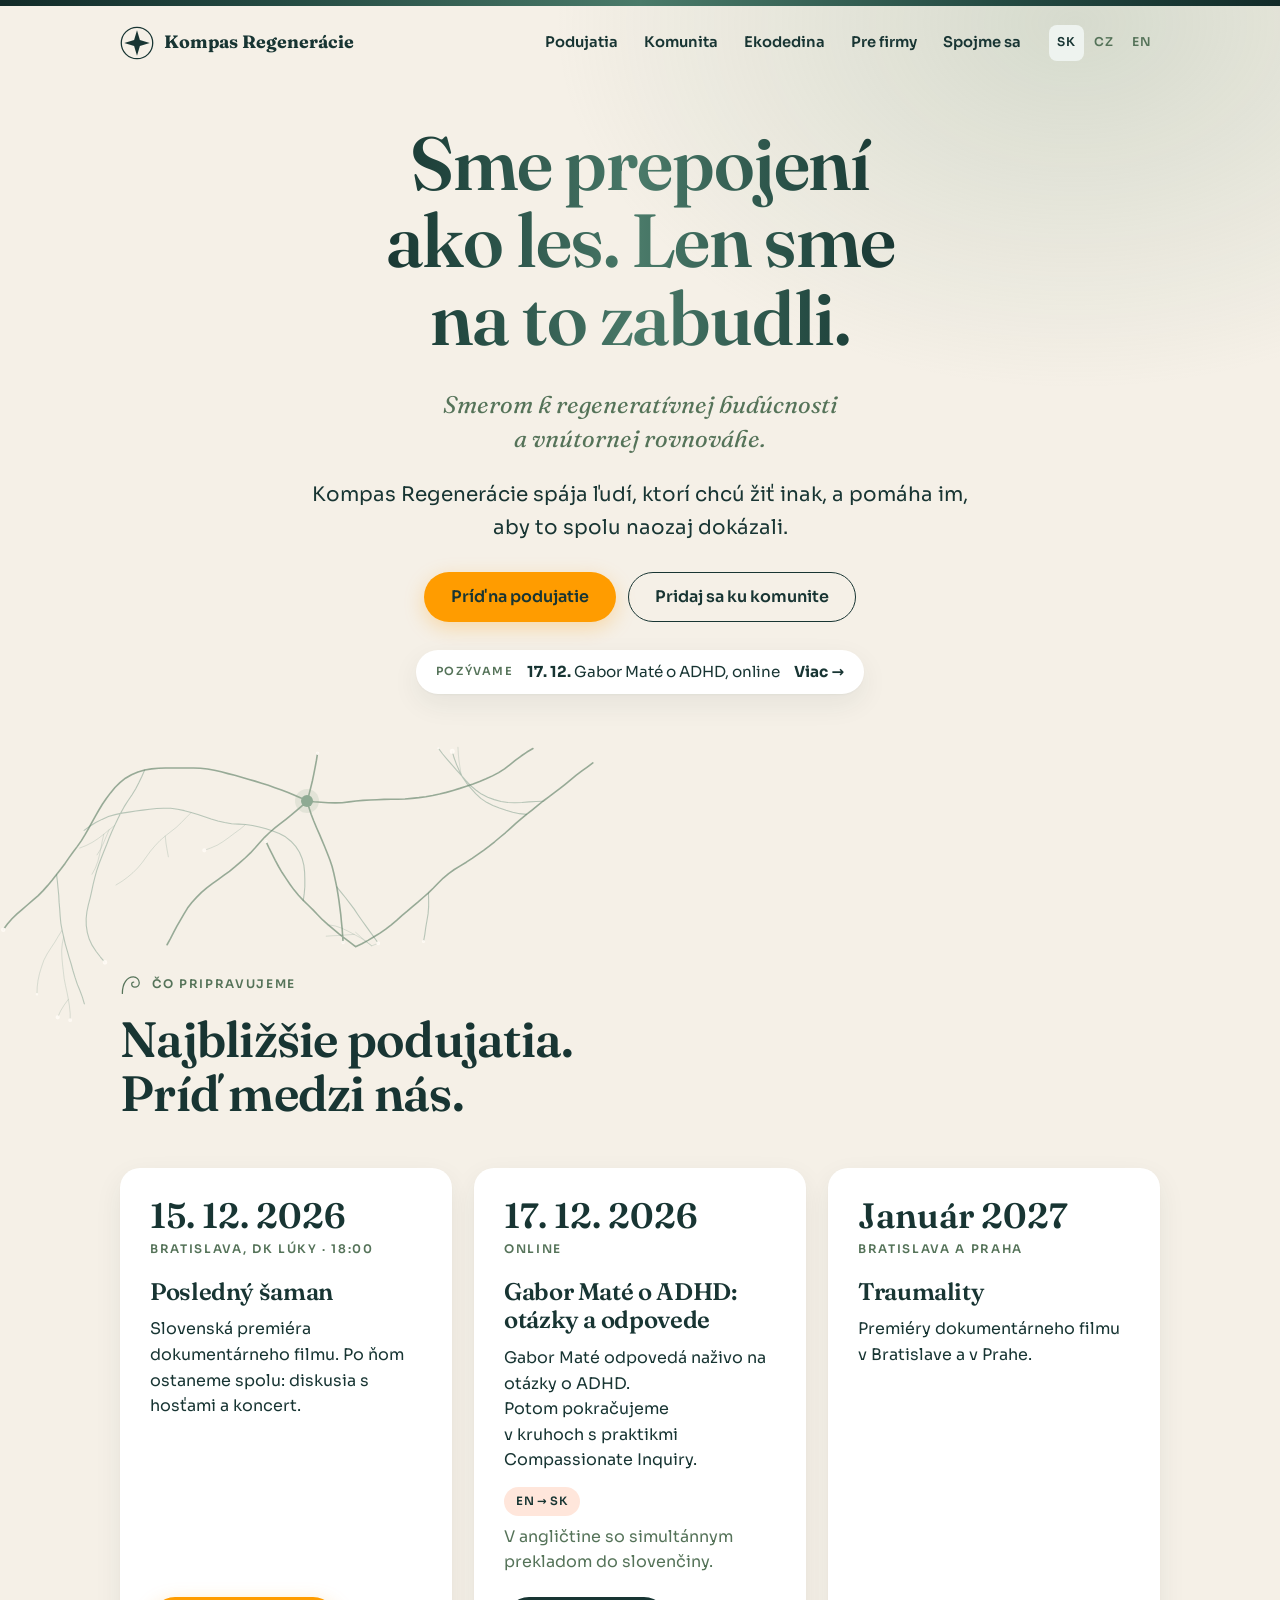
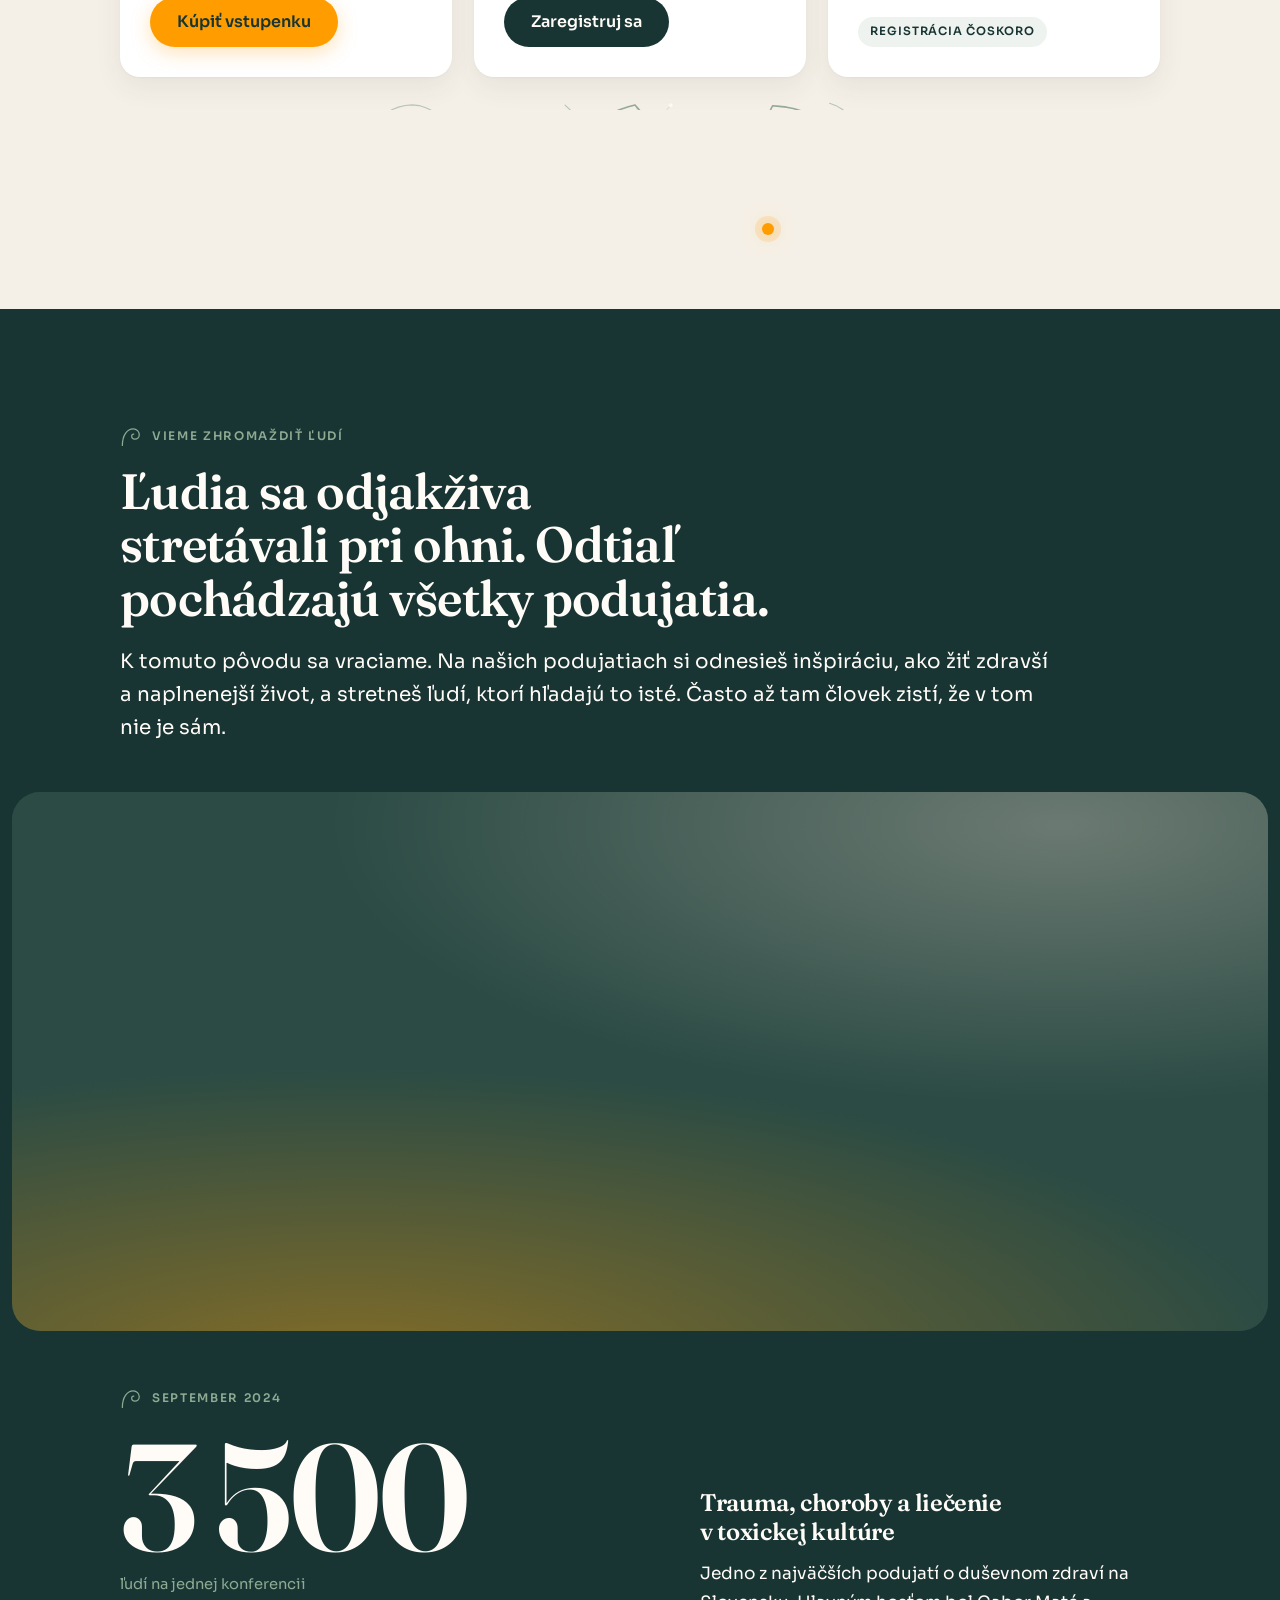
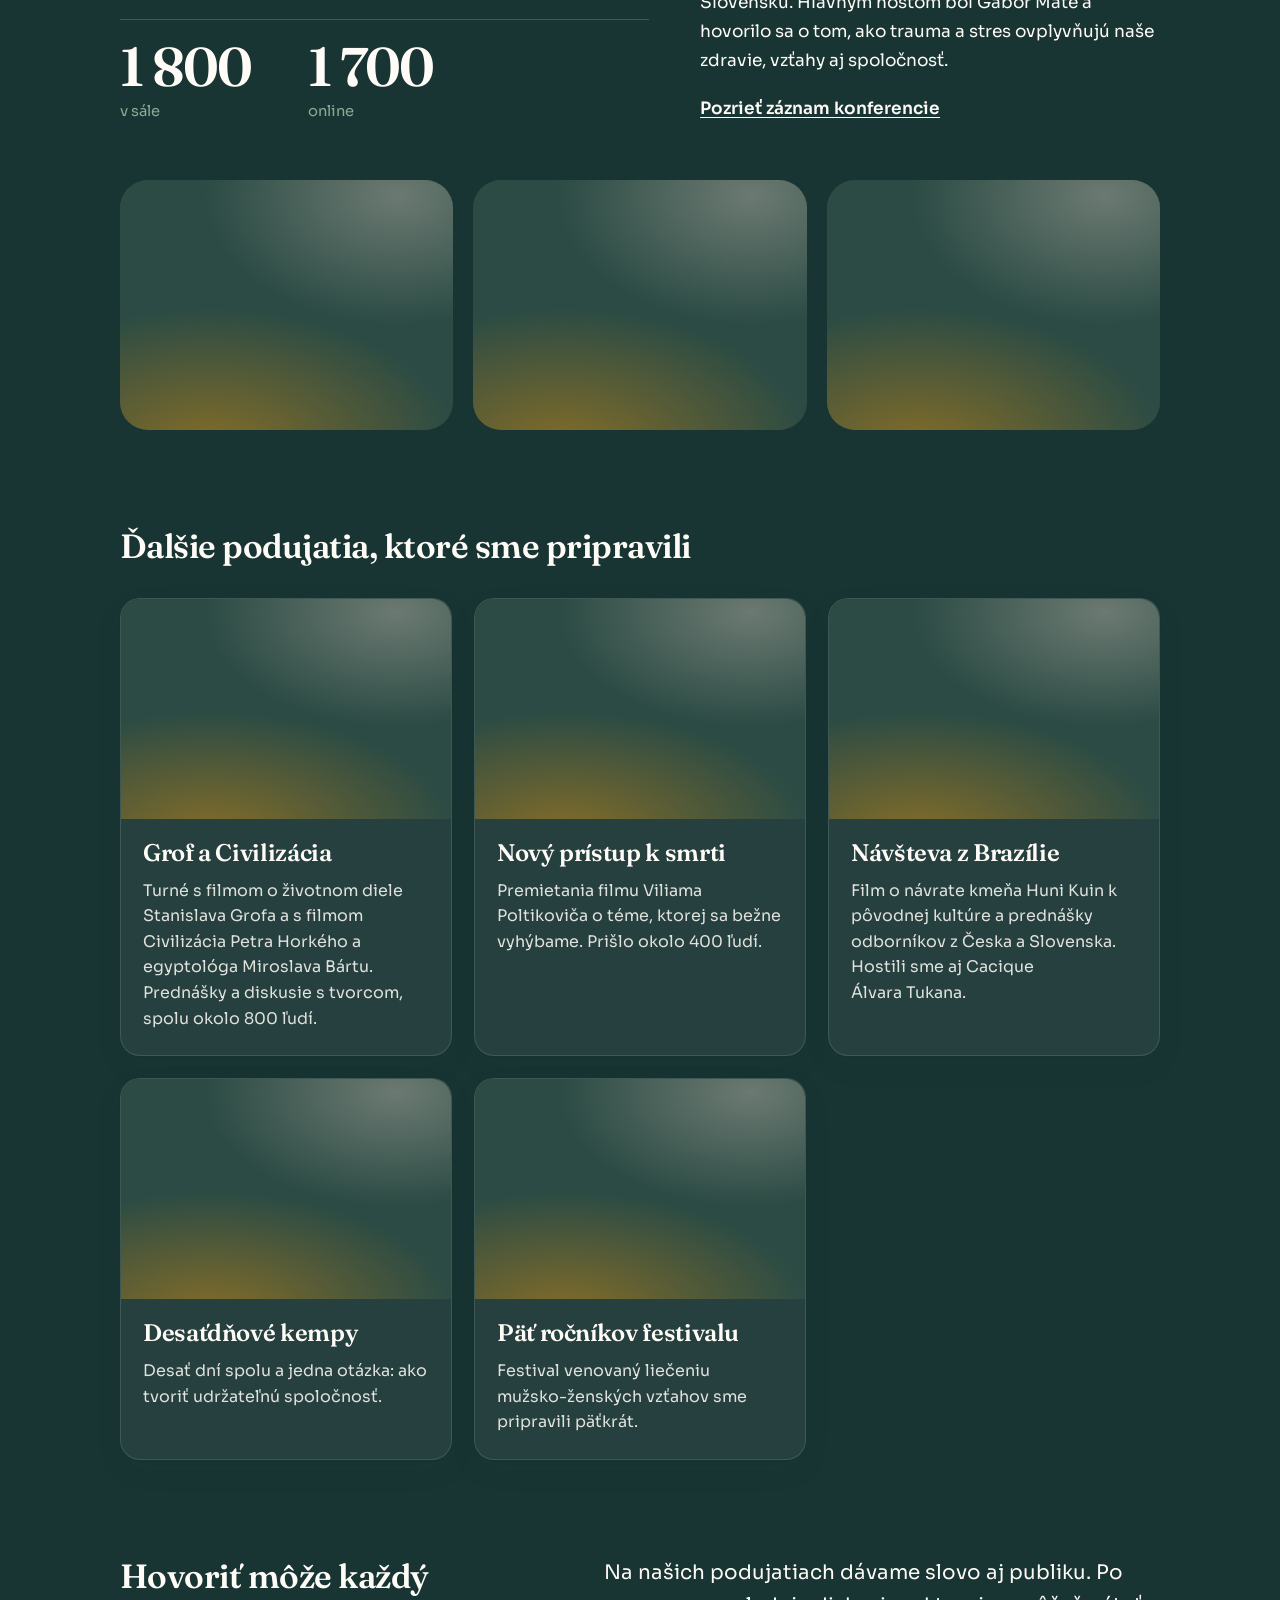
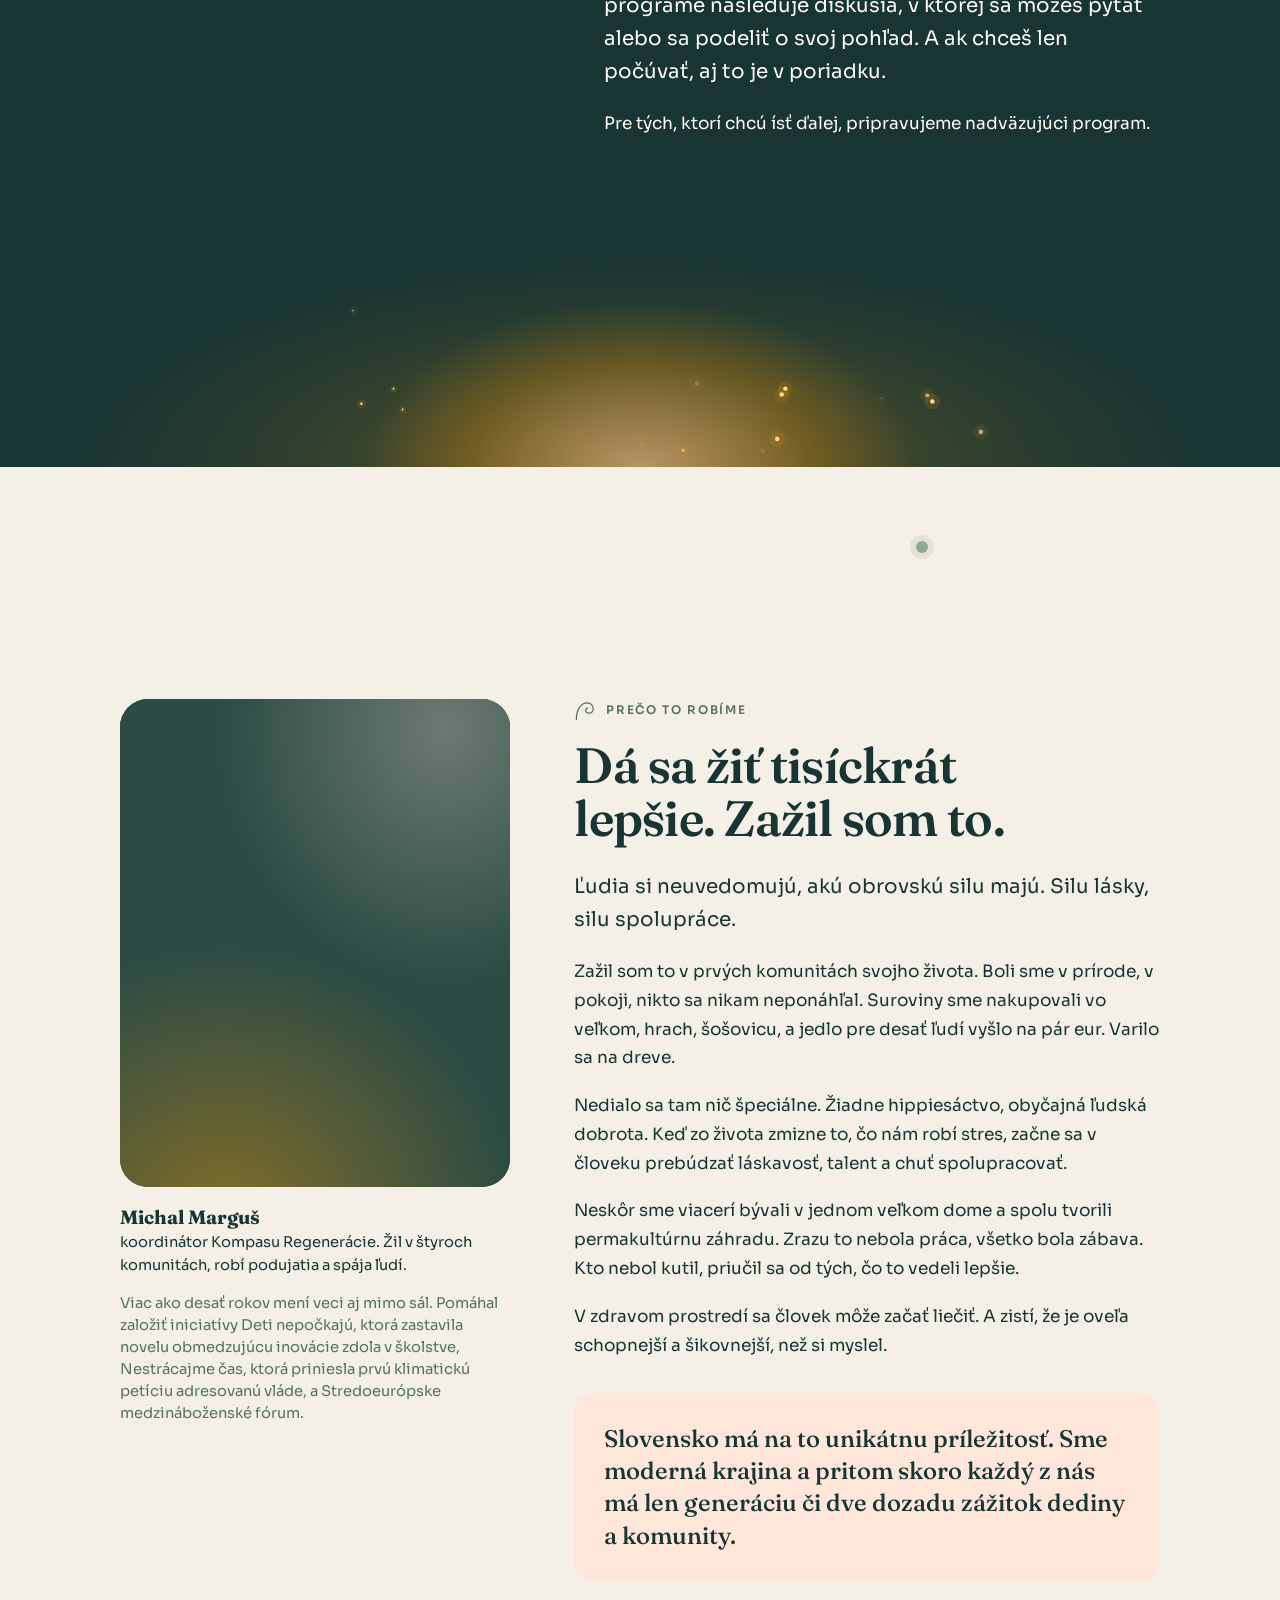
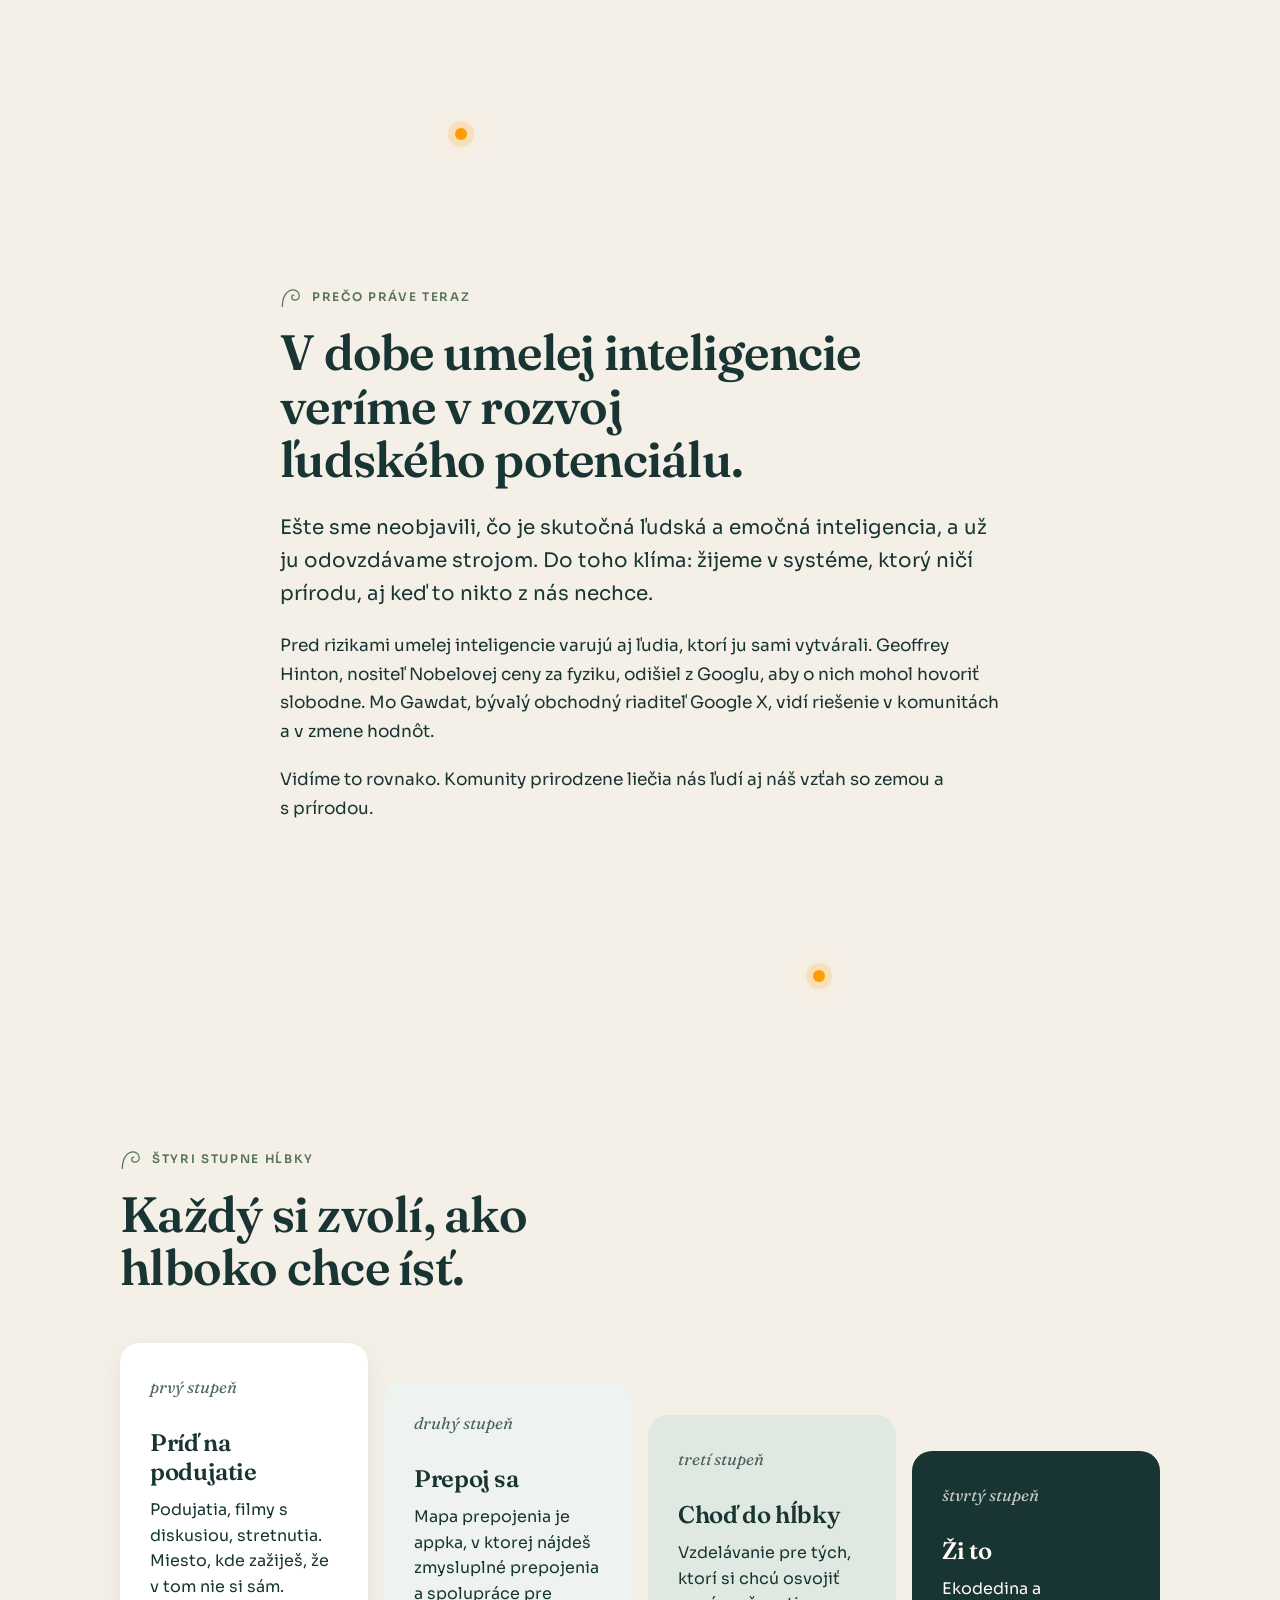
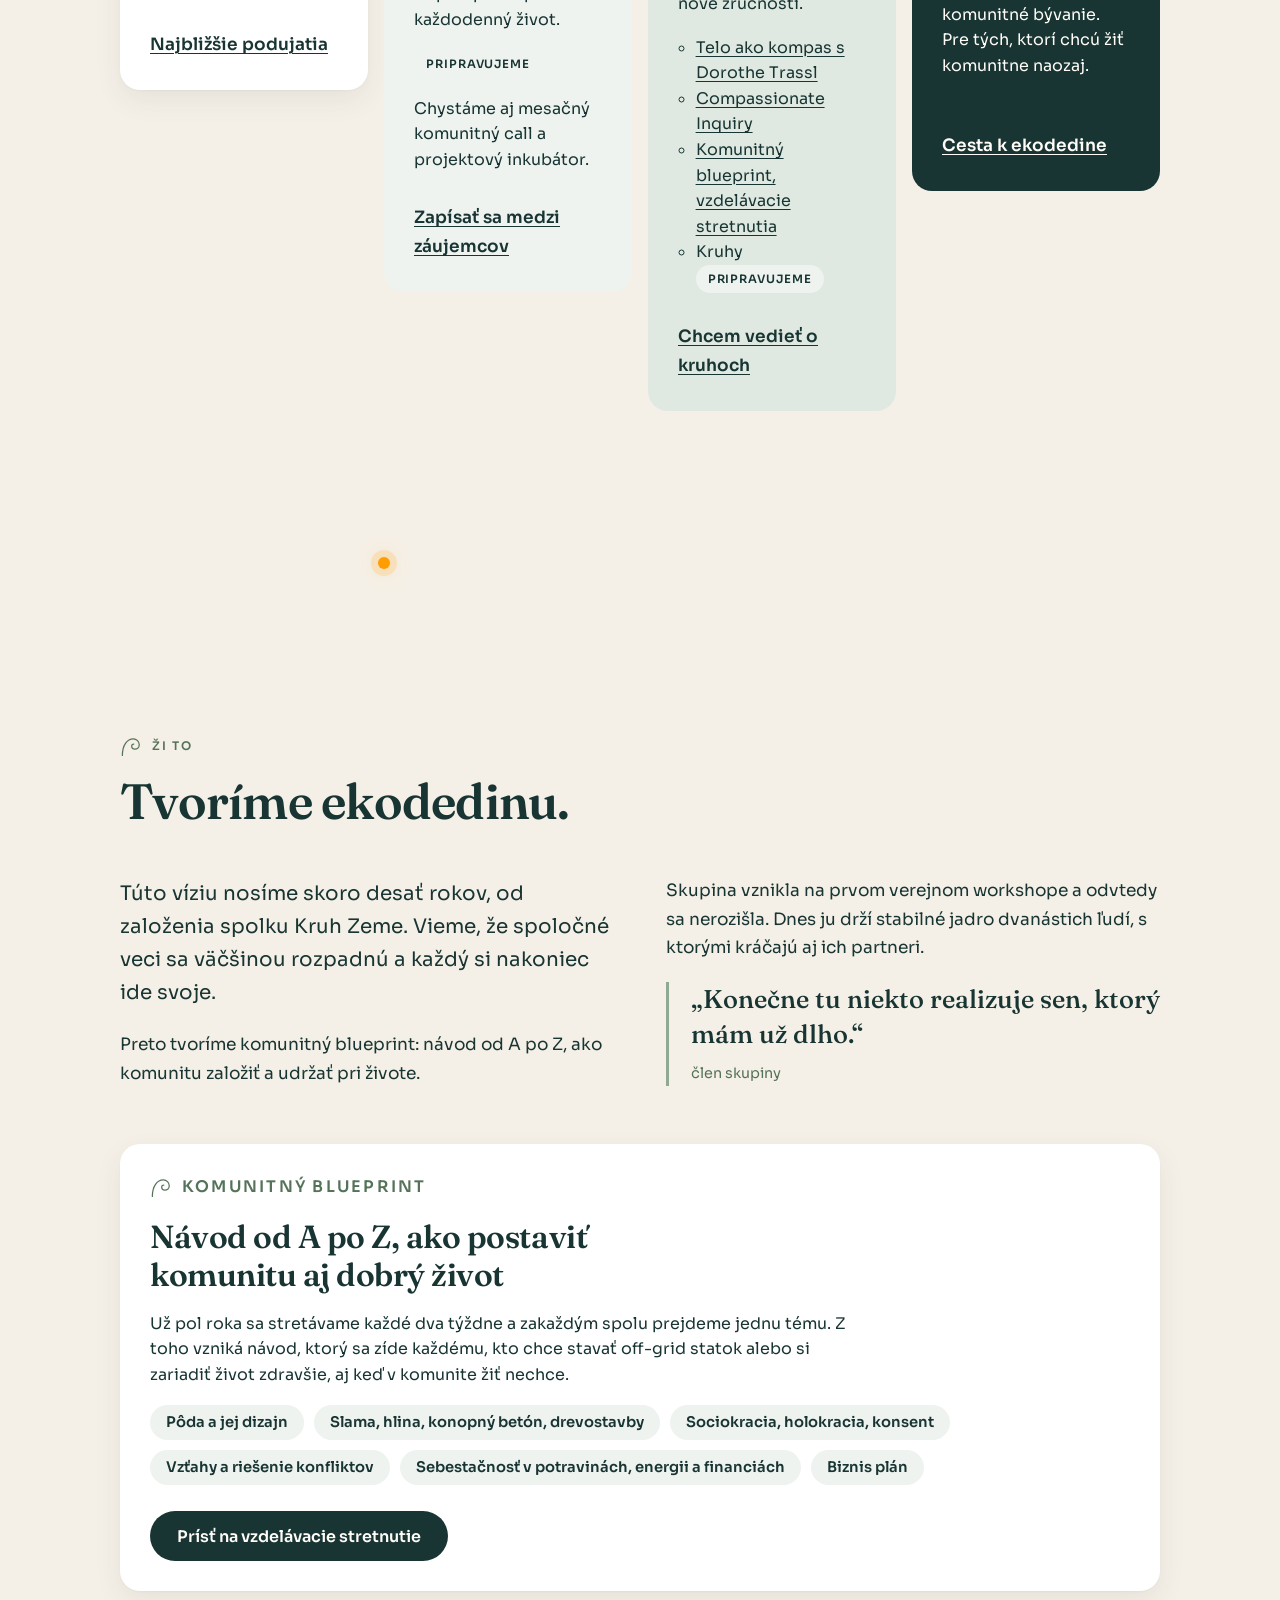
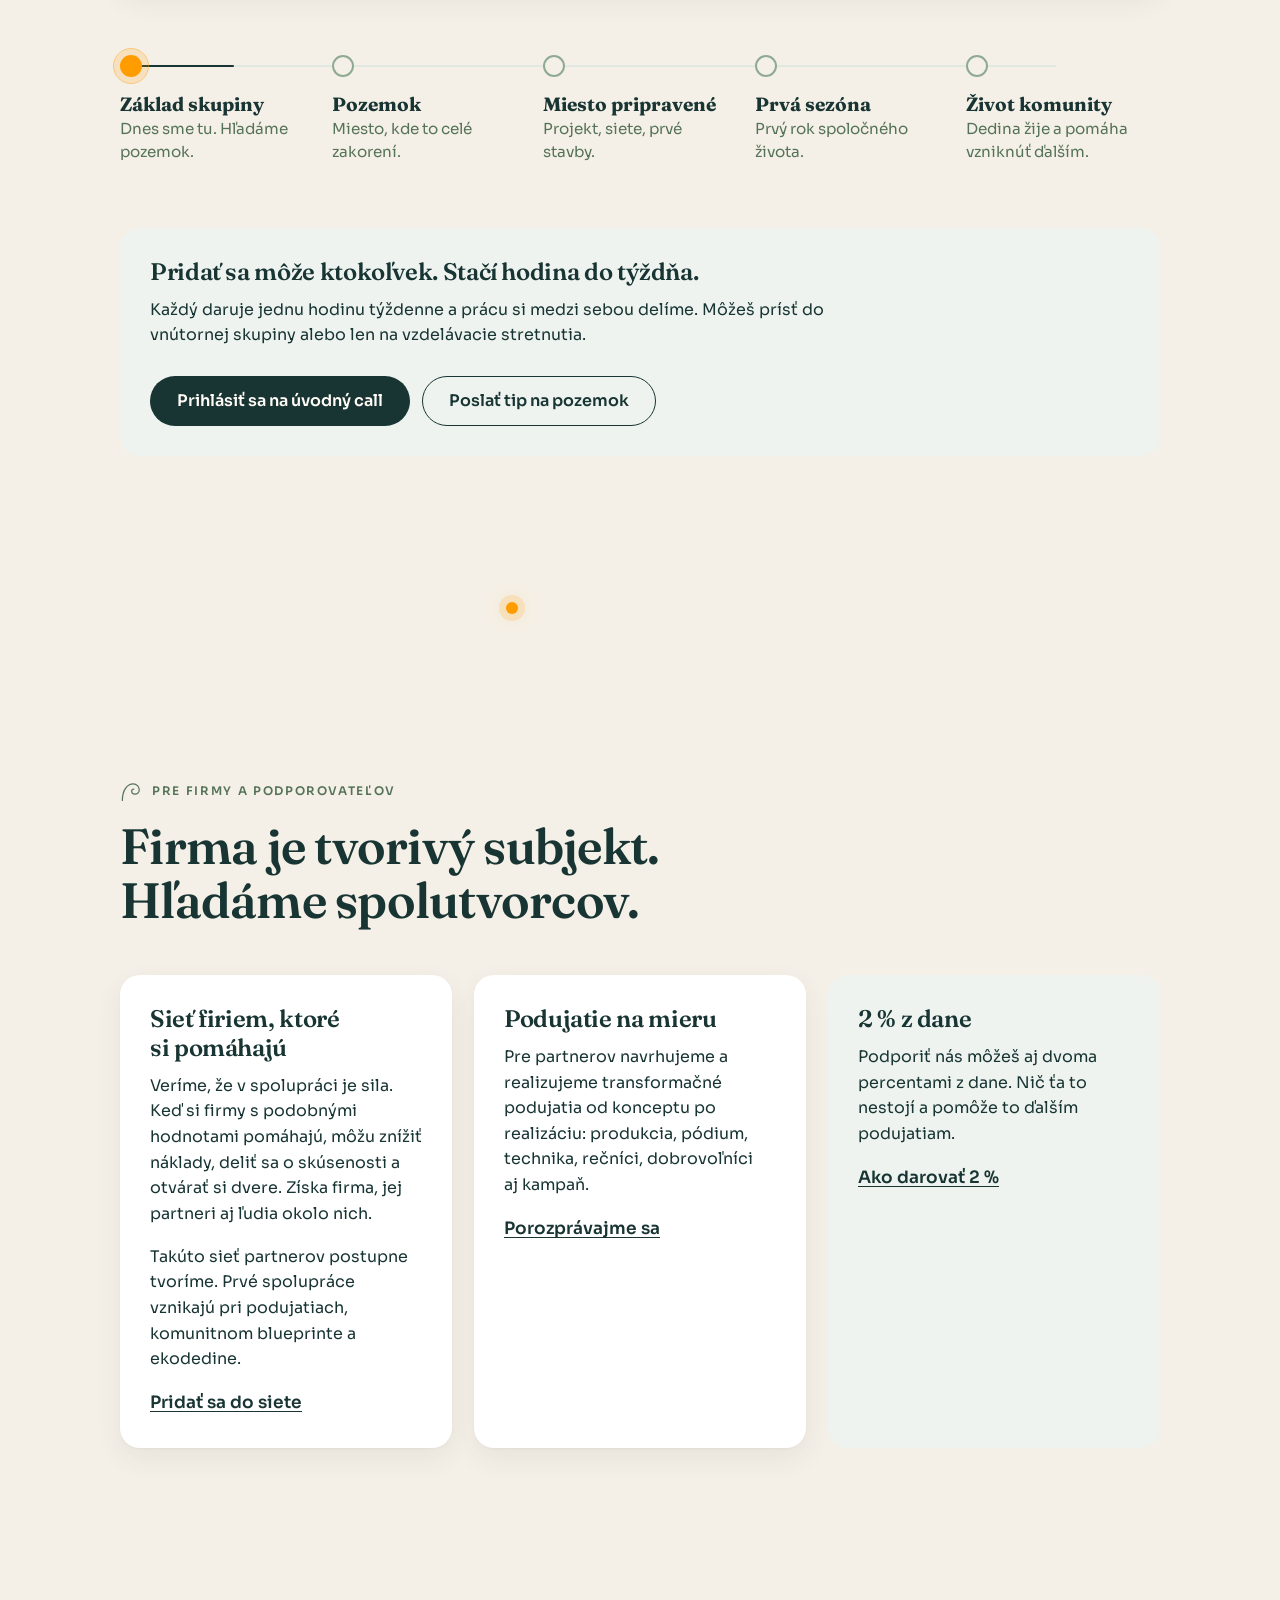
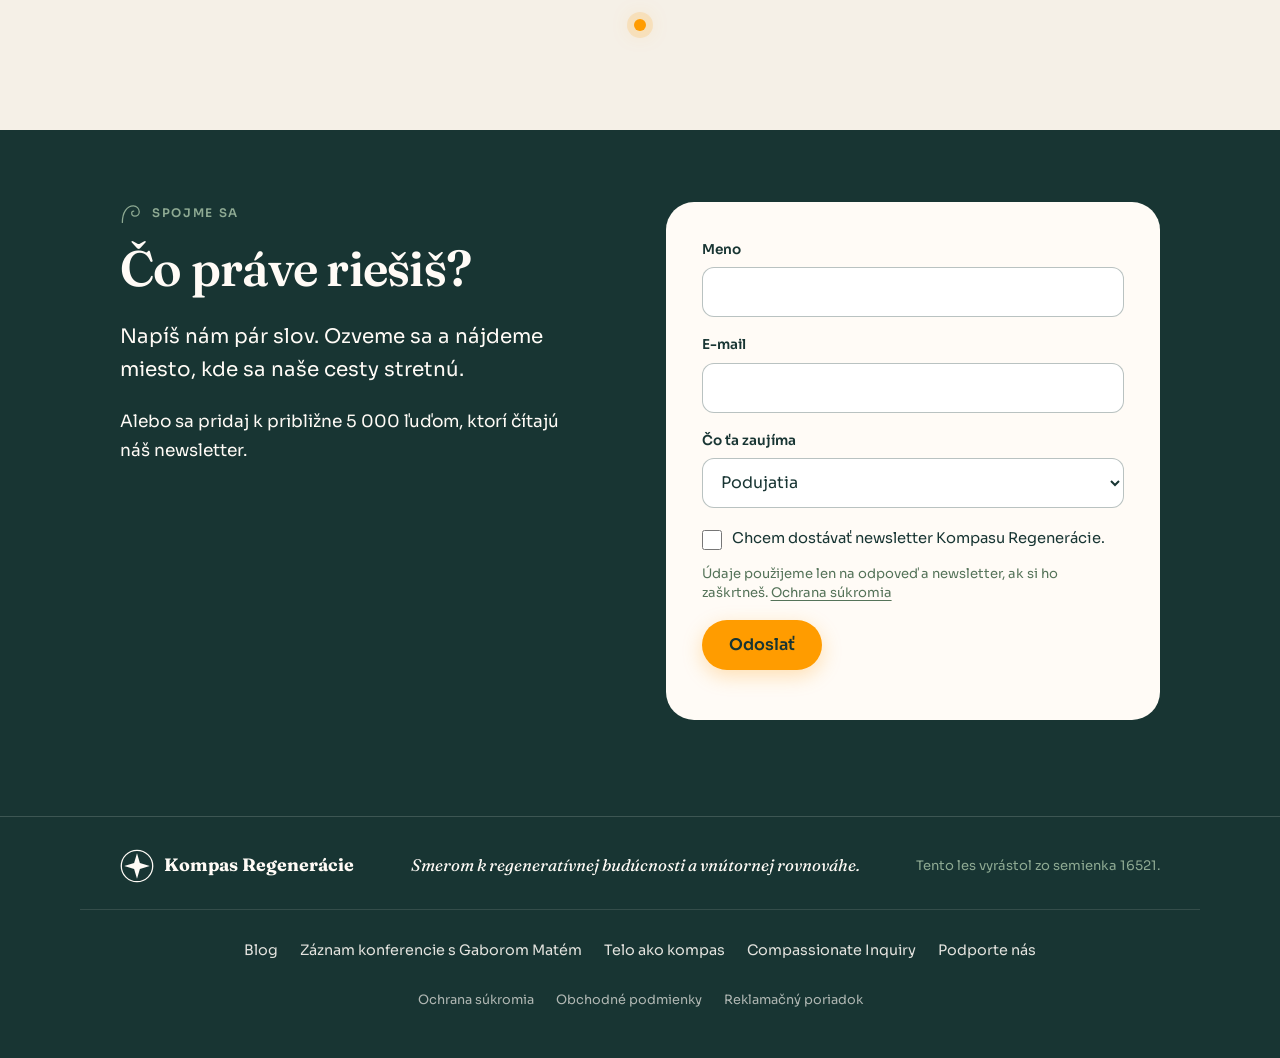
==== commit 2ca54908: "Značka verzie pri štýloch a skripte, aby sa po zmene nenačítala stará verzia z pamäte prehliadača Co" ====
--- a/index.html
+++ b/index.html
@@ -36,7 +36,7 @@
     C (použitá ako nadpis sekcie Prečo práve teraz): „V dobe umelej inteligencie veríme v rozvoj ľudského potenciálu.“
   Miesta označené triedou .doplnit čakajú na údaj od Michala.
 -->
-<link rel="stylesheet" href="assets/kompas.css">
+<link rel="stylesheet" href="assets/kompas.css?v=0a256cd4">
 </head>
 <body>
 <div class="pasik-hore" aria-hidden="true"></div>
@@ -454,6 +454,6 @@
 
 </main>
 
-<script src="assets/kompas.js"></script>
+<script src="assets/kompas.js?v=27c5ad09"></script>
 </body>
 </html>
--- a/assets/kompas.css
+++ b/assets/kompas.css
@@ -500,14 +500,17 @@
 .lektori h3,.kruh-ramec h3{font-size:1.2rem;margin-bottom:12px}
 .lektori__zoznam{display:grid;gap:8px}
 .lektor{background:#fff;border-radius:14px;box-shadow:0 1px 0 rgba(24,53,51,.06)}
-.lektor summary{display:flex;align-items:baseline;gap:12px;flex-wrap:wrap;padding:14px 48px 14px 18px;cursor:pointer;list-style:none;position:relative;min-height:48px}
+.lektor summary{display:flex;align-items:center;gap:14px;padding:12px 48px 12px 12px;cursor:pointer;list-style:none;position:relative;min-height:48px}
 .lektor summary::-webkit-details-marker{display:none}
 .lektor summary::after{content:"+";position:absolute;right:18px;top:50%;transform:translateY(-50%);font-size:1.4rem;line-height:1;color:var(--salvia-text);transition:transform .25s var(--krivka)}
 .lektor[open] summary::after{transform:translateY(-50%) rotate(45deg)}
 .lektor__meno{font-weight:600}
-.lektor__miesto{font-size:.88rem;color:var(--salvia-text)}
 .lektor p{padding:0 18px 16px;margin:0;line-height:1.6}
 .kruh-ramec{margin-top:28px}
 .kruh-ramec p{margin-bottom:12px}
 .krizove-linky{margin:0;padding-left:1.1em;display:grid;gap:8px;line-height:1.55}
 .krizove-linky a{font-weight:600;color:var(--les)}
+.lektor__foto{flex:none;display:block;width:56px;height:56px;border-radius:50%;object-fit:cover;
+  background:radial-gradient(120% 90% at 28% 105%,rgba(255,156,0,.42),transparent 60%),radial-gradient(90% 80% at 82% 8%,rgba(255,230,219,.3),transparent 62%),#2b4b44}
+.lektor p{padding-left:82px}
+@media (max-width:420px){.lektor p{padding-left:18px}}
